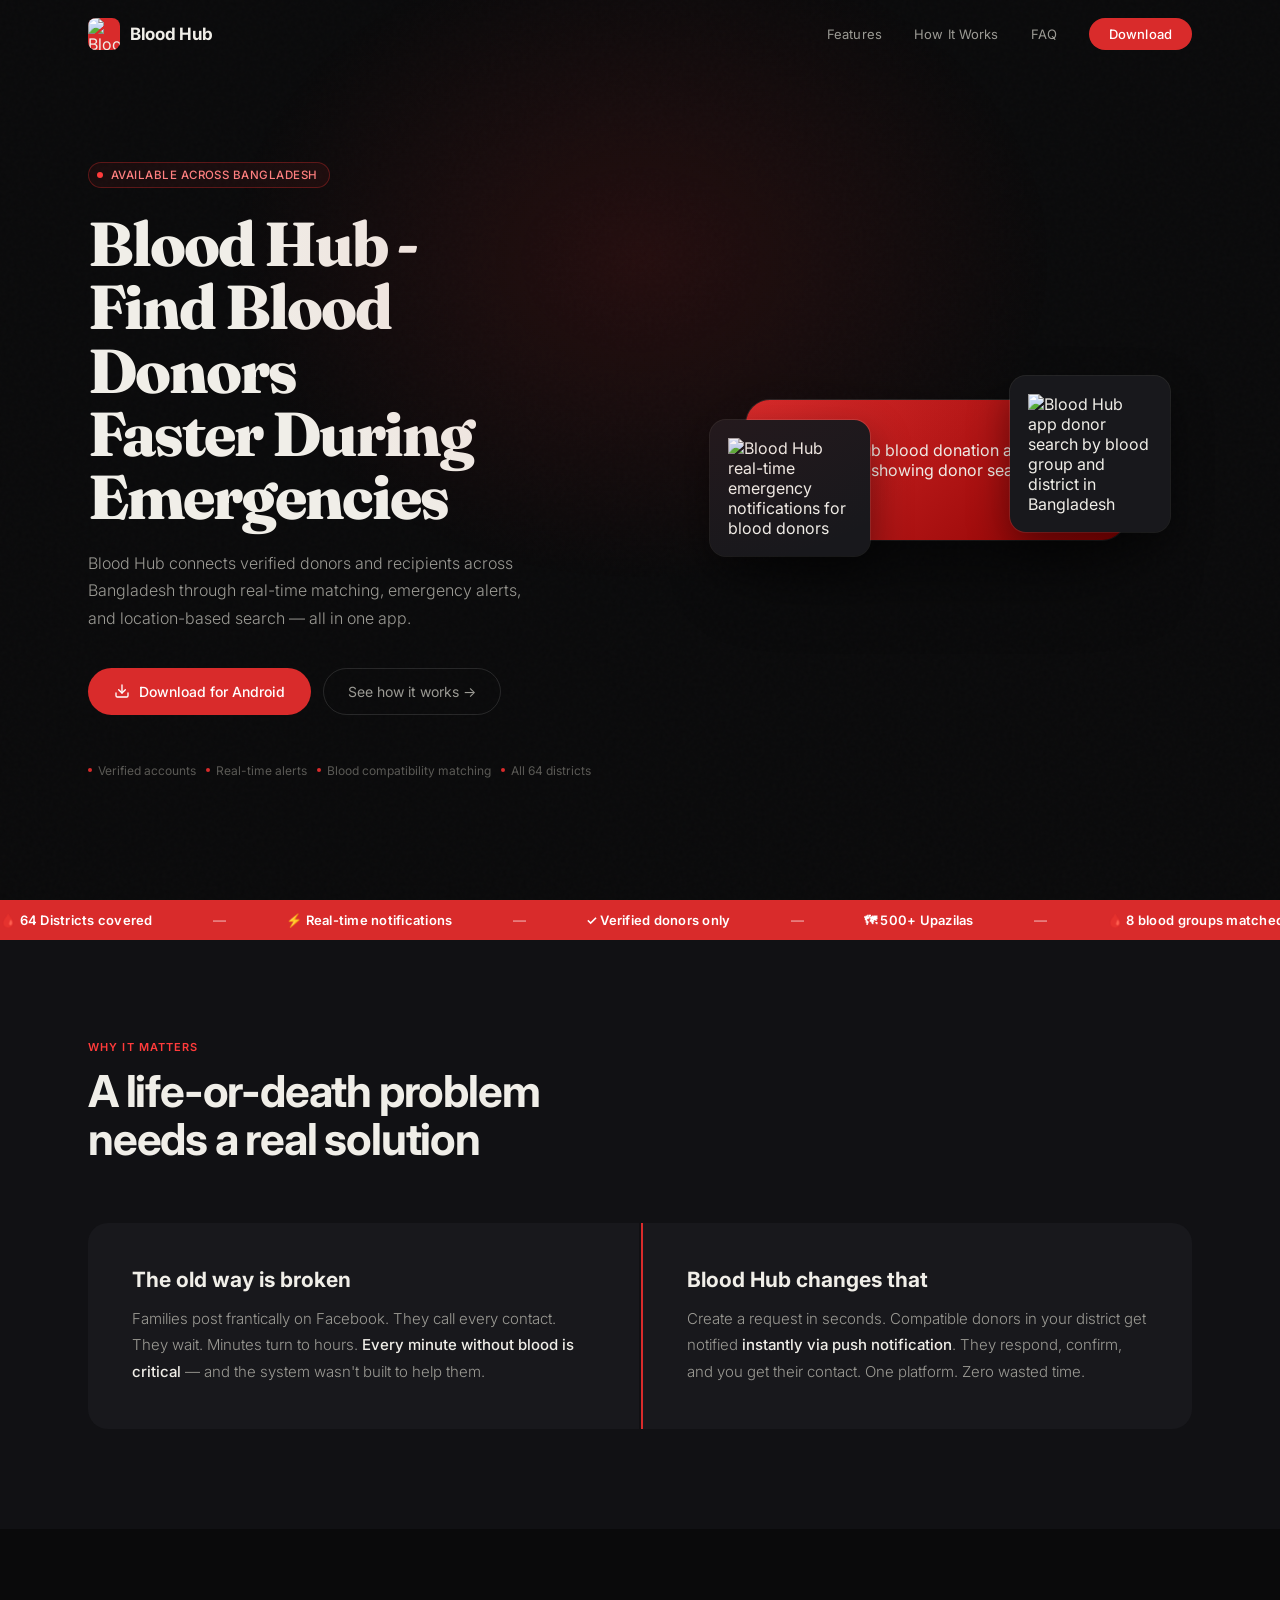
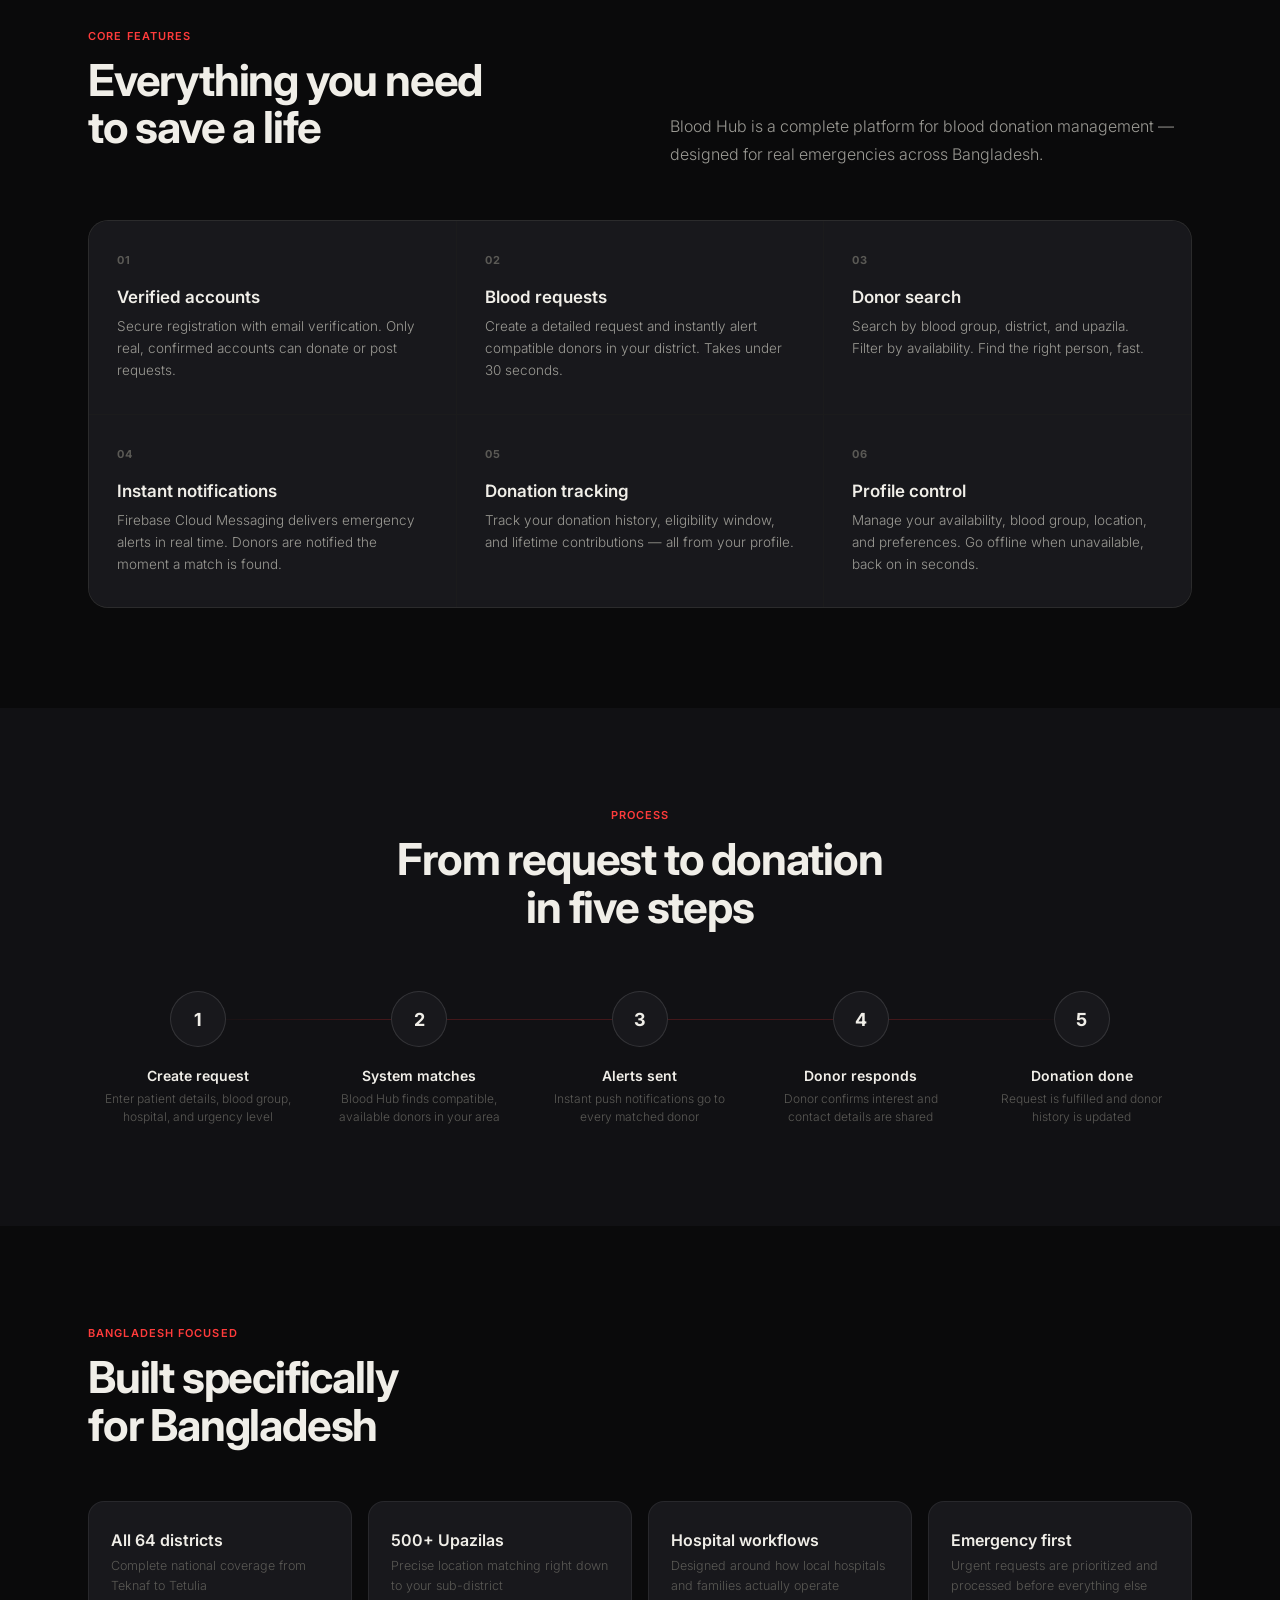
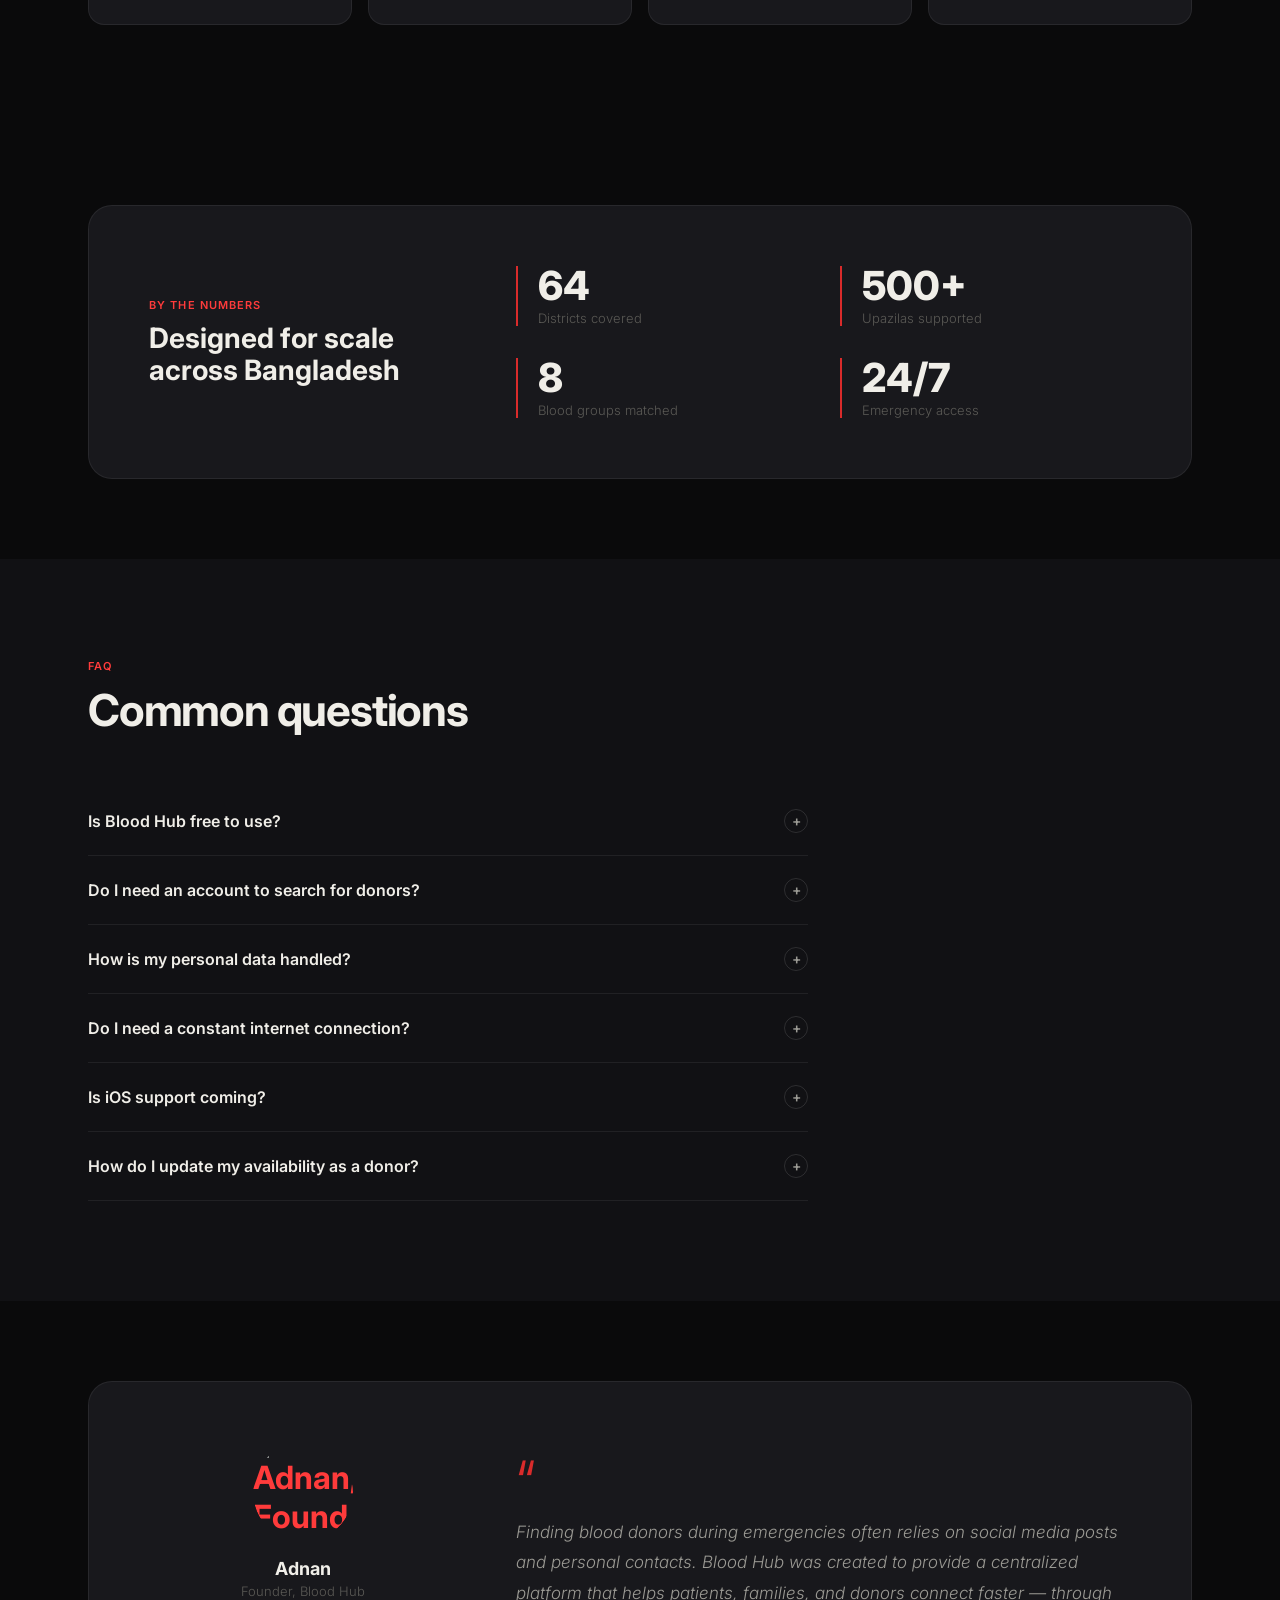
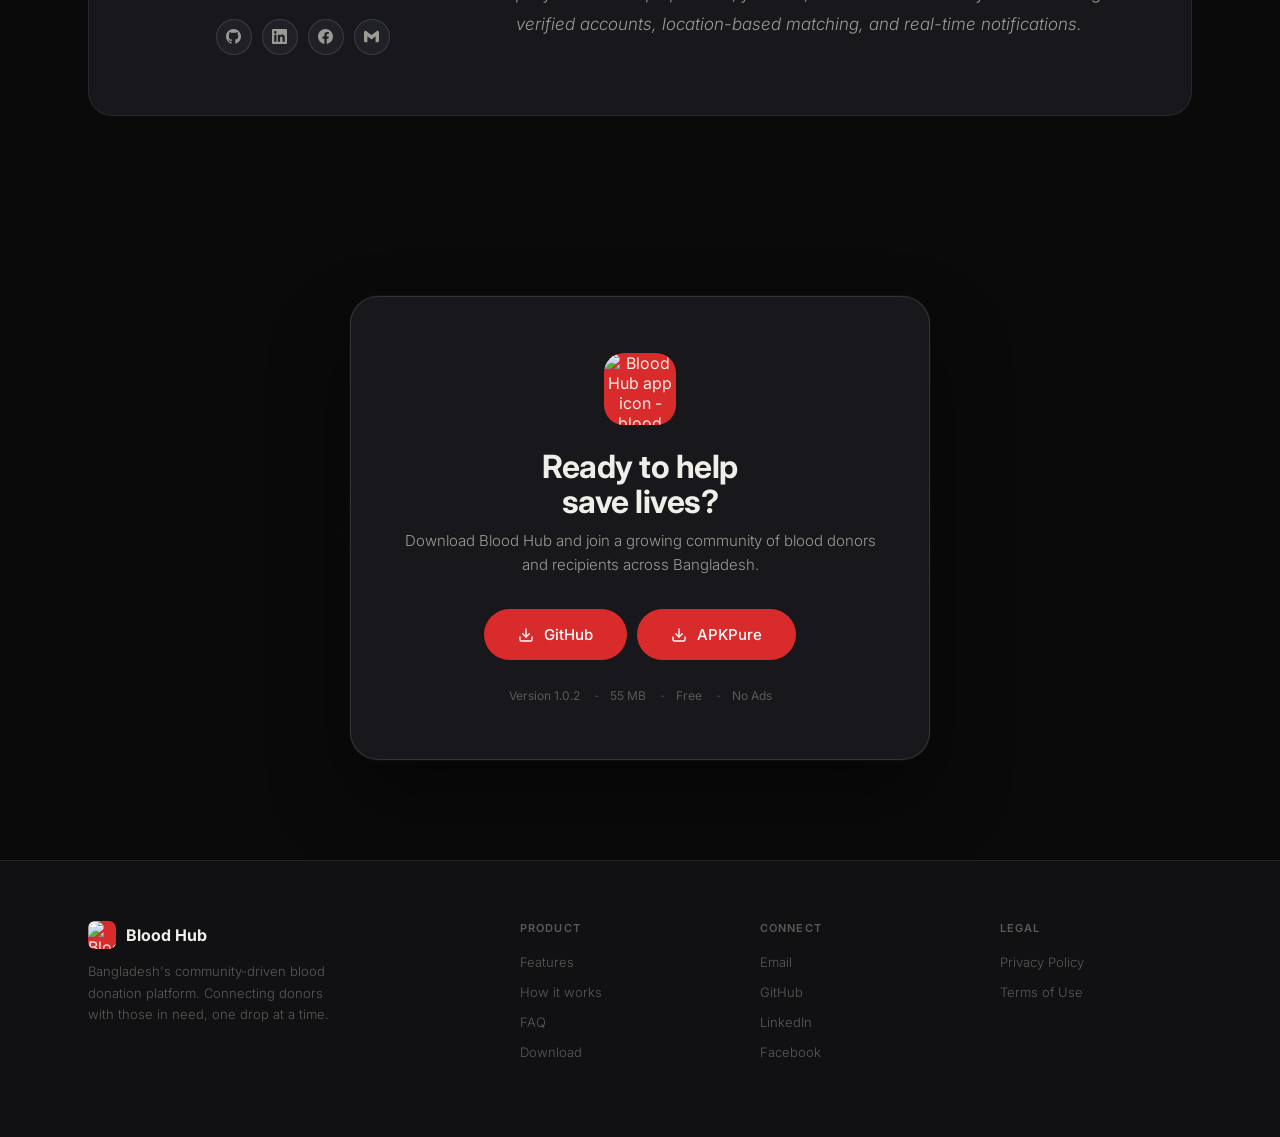
==== index.html @ 364414c5 "Updated website" ====
<!DOCTYPE html>
<html lang="en">

<head>
  <meta charset="UTF-8">
  <meta name="viewport" content="width=device-width, initial-scale=1.0">
  <title>Blood Hub | Blood Donation App in Bangladesh | Find Blood Donors Fast</title>
  <meta name="description"
    content="Blood Hub is a blood donation app in Bangladesh that helps patients find verified blood donors quickly. Search donors by blood group, district, and upazila with real-time emergency alerts.">
  <meta name="keywords"
    content="Blood Hub, blood donation app Bangladesh, blood donor Bangladesh, find blood donor, blood request app, emergency blood donor, donate blood Bangladesh">

  <meta property="og:title" content="Blood Hub - Blood Donation App in Bangladesh">
  <meta property="og:description" content="Find verified blood donors quickly across Bangladesh.">
  <meta property="og:image" content="https://i.ibb.co.com/1txKKfhk/logo.png">
  <meta property="og:type" content="website">
  <meta property="og:url" content="https://blood-hub-website.vercel.app/">
  <link rel="preconnect" href="https://i.ibb.co.com">
  <link rel="icon" href="https://i.ibb.co.com/1txKKfhk/logo.png" type="image/png">
  <link rel="preconnect" href="https://fonts.googleapis.com">
  <link rel="preconnect" href="https://fonts.gstatic.com" crossorigin>
  <link rel="canonical" href="https://blood-hub-website.vercel.app/">
  <link
    href="https://fonts.googleapis.com/css2?family=Inter:wght@300;400;500;600;700;800&family=Fraunces:ital,opsz,wght@0,9..144,600;0,9..144,700;0,9..144,800;1,9..144,700&display=swap"
    rel="stylesheet">
  <style>
    :root {
      --red: #D92B2B;
      --red-2: #FF3B3B;
      --red-dim: rgba(217, 43, 43, 0.1);
      --red-glow: rgba(217, 43, 43, 0.22);
      --black: #0A0A0B;
      --surface: #111114;
      --surface-2: #18181C;
      --surface-3: #202027;
      --border: rgba(255, 255, 255, 0.07);
      --border-2: rgba(255, 255, 255, 0.12);
      --text: #F0EEE8;
      --text-2: #9B9A94;
      --text-3: #5A5955;
      --white: #FFFFFF;
      --font-display: 'Inter', 'Segoe UI', Arial, sans-serif;
      --font-body: 'Inter', 'Segoe UI', Arial, sans-serif;
      --font-hero: 'Fraunces', Georgia, serif;
    }

    *,
    *::before,
    *::after {
      margin: 0;
      padding: 0;
      box-sizing: border-box;
    }

    html {
      scroll-behavior: smooth;
    }

    body {
      font-family: var(--font-body);
      background: var(--black);
      color: var(--text);
      overflow-x: hidden;
      -webkit-font-smoothing: antialiased;
    }

    body.menu-open {
      overflow: hidden;
    }

    /* ─── NOISE OVERLAY ─── */
    body::before {
      content: '';
      position: fixed;
      inset: 0;
      z-index: 0;
      background-image: url("data:image/svg+xml,%3Csvg viewBox='0 0 256 256' xmlns='http://www.w3.org/2000/svg'%3E%3Cfilter id='noise'%3E%3CfeTurbulence type='fractalNoise' baseFrequency='0.9' numOctaves='4' stitchTiles='stitch'/%3E%3C/filter%3E%3Crect width='100%25' height='100%25' filter='url(%23noise)' opacity='0.04'/%3E%3C/svg%3E");
      pointer-events: none;
      opacity: .55;
    }

    .container {
      max-width: 1160px;
      margin: 0 auto;
      padding: 0 28px;
      position: relative;
    }

    /* ─── NAVIGATION ─── */
    nav {
      position: fixed;
      top: 0;
      left: 0;
      right: 0;
      z-index: 120;
      padding: 18px 0;
      transition: background .3s, border-color .3s;
    }

    nav.scrolled {
      background: rgba(10, 10, 11, 0.88);
      backdrop-filter: blur(20px);
      border-bottom: 1px solid var(--border);
    }

    .nav-inner {
      display: flex;
      align-items: center;
      justify-content: space-between;
      position: relative;
    }

    .nav-logo {
      display: flex;
      align-items: center;
      gap: 10px;
      text-decoration: none;
      color: var(--text);
    }

    .nav-logo-mark {
      width: 32px;
      height: 32px;
      border-radius: 8px;
      background: var(--red);
      display: flex;
      align-items: center;
      justify-content: center;
      overflow: hidden;
    }

    .nav-logo-mark img {
      width: 100%;
      height: 100%;
      object-fit: cover;
    }

    .nav-logo span {
      font-family: var(--font-display);
      font-size: 17px;
      font-weight: 700;
      letter-spacing: -0.3px;
    }

    .nav-links {
      display: flex;
      gap: 32px;
      align-items: center;
    }

    .nav-link {
      text-decoration: none;
      color: var(--text-2);
      font-size: 13px;
      font-weight: 400;
      transition: color .2s;
      letter-spacing: .01em;
    }

    .nav-link:hover {
      color: var(--text);
    }

    .nav-cta {
      background: var(--red);
      color: white;
      padding: 8px 20px;
      border-radius: 100px;
      text-decoration: none;
      font-size: 13px;
      font-weight: 500;
      transition: all .2s;
      letter-spacing: .01em;
    }

    .nav-cta:hover {
      background: var(--red-2);
      box-shadow: 0 0 24px var(--red-glow);
    }

    .hamburger {
      display: none;
      flex-direction: column;
      gap: 5px;
      cursor: pointer;
      padding: 4px;
      background: transparent;
      border: 0;
    }

    .hamburger span {
      display: block;
      width: 22px;
      height: 1.5px;
      background: var(--text);
      transition: all .3s;
    }

    /* ─── HERO ─── */
    .hero {
      min-height: 100vh;
      display: flex;
      align-items: center;
      padding: 120px 0 80px;
      position: relative;
      overflow: hidden;
    }

    /* Radial glow behind hero */
    .hero::after {
      content: '';
      position: absolute;
      top: -10%;
      left: 50%;
      transform: translateX(-50%);
      width: 900px;
      height: 700px;
      background: radial-gradient(ellipse at center, rgba(217, 43, 43, 0.13) 0%, transparent 65%);
      pointer-events: none;
    }

    .hero-inner {
      display: grid;
      grid-template-columns: 1fr 1fr;
      gap: 80px;
      align-items: center;
    }

    .hero-eyebrow {
      display: inline-flex;
      align-items: center;
      gap: 8px;
      border: 1px solid rgba(217, 43, 43, 0.35);
      background: rgba(217, 43, 43, 0.07);
      padding: 5px 12px 5px 8px;
      border-radius: 100px;
      font-size: 11.5px;
      font-weight: 500;
      color: #FF8080;
      margin-bottom: 24px;
      letter-spacing: .04em;
      text-transform: uppercase;
    }

    .eyebrow-dot {
      width: 6px;
      height: 6px;
      border-radius: 50%;
      background: var(--red-2);
      animation: blink 2s ease-in-out infinite;
    }

    @keyframes blink {

      0%,
      100% {
        opacity: 1;
        transform: scale(1)
      }

      50% {
        opacity: .4;
        transform: scale(.8)
      }
    }

    h1 {
      font-family: var(--font-hero);
      font-size: 62px;
      font-weight: 800;
      line-height: 1.02;
      letter-spacing: -2px;
      margin-bottom: 22px;
    }

    h1 em {
      font-style: normal;
      color: var(--red-2);
    }

    .hero-desc {
      font-size: 16px;
      color: var(--text-2);
      line-height: 1.7;
      max-width: 460px;
      margin-bottom: 36px;
      font-weight: 300;
    }

    .hero-actions {
      display: flex;
      gap: 12px;
      flex-wrap: wrap;
      margin-bottom: 48px;
    }

    .btn-dl {
      display: inline-flex;
      align-items: center;
      gap: 9px;
      background: var(--red);
      color: white;
      padding: 14px 26px;
      border-radius: 100px;
      text-decoration: none;
      font-size: 14px;
      font-weight: 500;
      transition: all .25s;
      border: none;
      cursor: pointer;
    }

    .btn-dl:hover {
      background: var(--red-2);
      transform: translateY(-1px);
      box-shadow: 0 12px 32px var(--red-glow);
    }

    .btn-dl svg {
      flex-shrink: 0;
    }

    .btn-ghost {
      display: inline-flex;
      align-items: center;
      gap: 8px;
      background: transparent;
      color: var(--text-2);
      padding: 14px 24px;
      border-radius: 100px;
      text-decoration: none;
      font-size: 14px;
      font-weight: 400;
      border: 1px solid var(--border-2);
      transition: all .2s;
    }

    .btn-ghost:hover {
      color: var(--text);
      border-color: rgba(255, 255, 255, 0.25);
    }

    .trust-chips {
      display: flex;
      flex-wrap: wrap;
      gap: 10px;
    }

    .chip {
      display: flex;
      align-items: center;
      gap: 6px;
      font-size: 12px;
      color: var(--text-3);
      font-weight: 400;
    }

    .chip::before {
      content: '';
      width: 4px;
      height: 4px;
      border-radius: 50%;
      background: var(--red);
      flex-shrink: 0;
    }

    /* ─── HERO VISUAL ─── */
    .hero-visual {
      position: relative;
    }

    @keyframes float {

      0%,
      100% {
        transform: translateY(0)
      }

      50% {
        transform: translateY(-10px)
      }
    }

    .screenshot-stack {
      position: relative;
      width: 100%;
      max-width: 380px;
      margin: 0 auto;
    }

    .screenshot-main {
      width: 100%;
      border-radius: 24px;
      box-shadow: 0 30px 70px rgba(0, 0, 0, 0.5), 0 0 0 1px var(--border-2);
      background: linear-gradient(135deg, var(--red) 0%, #8B0000 100%);
      padding: 40px;
      display: block;
      animation: float 5s ease-in-out infinite;
    }

    .screenshot-float {
      position: absolute;
      width: 160px;
      border-radius: 16px;
      box-shadow: 0 16px 40px rgba(0, 0, 0, 0.45), 0 0 0 1px var(--border-2);
      background: var(--surface-2);
      padding: 18px;
      display: block;
    }

    .screenshot-float-1 {
      top: -24px;
      right: -44px;
      animation: float 5s ease-in-out infinite .8s;
    }

    .screenshot-float-2 {
      bottom: -16px;
      left: -36px;
      animation: float 5s ease-in-out infinite 1.6s;
    }

    /* Floating badge cards */
    .float-card {
      position: absolute;
      background: var(--surface-2);
      border: 1px solid var(--border-2);
      border-radius: 14px;
      padding: 12px 16px;
      font-size: 12px;
      box-shadow: 0 20px 40px rgba(0, 0, 0, 0.4);
      z-index: 3;
    }

    .float-card-1 {
      right: -40px;
      top: 30px;
      animation: float 5s ease-in-out infinite .8s;
    }

    .float-card-2 {
      left: -50px;
      bottom: 60px;
      animation: float 5s ease-in-out infinite 1.6s;
    }

    .float-card-label {
      font-size: 10px;
      color: var(--text-3);
      margin-bottom: 4px;
      font-weight: 400;
    }

    .float-card-value {
      font-family: var(--font-display);
      font-size: 22px;
      font-weight: 700;
      color: var(--text);
      line-height: 1;
    }

    .float-card-sub {
      font-size: 10px;
      color: var(--text-3);
      margin-top: 2px;
    }

    /* ─── SECTION SHARED ─── */
    .section {
      padding: 100px 0;
    }

    .section-alt {
      background: var(--surface);
    }

    .eyebrow-label {
      font-size: 11px;
      font-weight: 600;
      text-transform: uppercase;
      letter-spacing: .1em;
      color: var(--red-2);
      margin-bottom: 14px;
      display: block;
    }

    h2 {
      font-family: var(--font-display);
      font-size: 44px;
      font-weight: 700;
      line-height: 1.08;
      letter-spacing: -1.2px;
      margin-bottom: 16px;
    }

    .section-desc {
      font-size: 16px;
      color: var(--text-2);
      line-height: 1.7;
      max-width: 540px;
      font-weight: 300;
    }

    /* ─── URGENCY STRIP ─── */
    .urgency-strip {
      background: var(--red);
      padding: 12px 0;
      overflow: hidden;
      position: relative;
    }

    .strip-track {
      display: flex;
      gap: 60px;
      animation: marquee 18s linear infinite;
      white-space: nowrap;
    }

    @keyframes marquee {
      from {
        transform: translateX(0)
      }

      to {
        transform: translateX(-50%)
      }
    }

    .strip-item {
      display: flex;
      align-items: center;
      gap: 10px;
      font-family: var(--font-display);
      font-size: 13px;
      font-weight: 600;
      color: white;
      letter-spacing: .02em;
      flex-shrink: 0;
    }

    .strip-sep {
      opacity: .5;
    }

    /* ─── PROBLEM/SOLUTION ─── */
    .problem-grid {
      display: grid;
      grid-template-columns: 1fr 1fr;
      gap: 2px;
      margin-top: 60px;
    }

    .problem-card {
      background: var(--surface-2);
      padding: 44px;
    }

    .problem-card:first-child {
      border-radius: 20px 0 0 20px;
    }

    .problem-card:last-child {
      border-radius: 0 20px 20px 0;
      border-left: 2px solid var(--red);
    }

    .card-icon {
      font-size: 28px;
      margin-bottom: 20px;
    }

    .card-title {
      font-family: var(--font-display);
      font-size: 21px;
      font-weight: 700;
      margin-bottom: 14px;
    }

    .card-body {
      font-size: 15px;
      color: var(--text-2);
      line-height: 1.75;
      font-weight: 300;
    }

    .card-body strong {
      color: var(--text);
      font-weight: 500;
    }

    /* ─── FEATURES ─── */
    .features-header {
      display: grid;
      grid-template-columns: 1fr 1fr;
      gap: 60px;
      align-items: end;
      margin-bottom: 52px;
    }

    .features-grid {
      display: grid;
      grid-template-columns: repeat(3, 1fr);
      gap: 1px;
      background: var(--border);
      border: 1px solid var(--border);
      border-radius: 20px;
      overflow: hidden;
    }

    .feature-cell {
      background: var(--surface-2);
      padding: 32px 28px;
      transition: background .2s;
    }

    .feature-cell:hover {
      background: var(--surface-3);
    }

    .feature-num {
      font-family: var(--font-display);
      font-size: 11px;
      font-weight: 700;
      color: var(--text-3);
      letter-spacing: .08em;
      margin-bottom: 20px;
    }

    .feature-icon-wrap {
      width: 44px;
      height: 44px;
      border-radius: 12px;
      background: var(--red-dim);
      border: 1px solid rgba(217, 43, 43, 0.2);
      display: flex;
      align-items: center;
      justify-content: center;
      font-size: 20px;
      margin-bottom: 16px;
    }

    .feature-title {
      font-family: var(--font-display);
      font-size: 17px;
      font-weight: 600;
      margin-bottom: 8px;
    }

    .feature-desc {
      font-size: 13.5px;
      color: var(--text-2);
      line-height: 1.65;
      font-weight: 300;
    }

    /* ─── HOW IT WORKS ─── */
    .steps-wrap {
      display: grid;
      grid-template-columns: repeat(5, 1fr);
      gap: 0;
      margin-top: 60px;
      position: relative;
    }

    .steps-wrap::after {
      content: '';
      position: absolute;
      top: 28px;
      left: 10%;
      right: 10%;
      height: 1px;
      background: linear-gradient(90deg, transparent, var(--red) 20%, var(--red) 80%, transparent);
      opacity: .25;
    }

    .step-item {
      text-align: center;
      padding: 0 12px;
      position: relative;
      z-index: 1;
    }

    .step-num {
      width: 56px;
      height: 56px;
      border-radius: 50%;
      border: 1px solid var(--border-2);
      background: var(--surface-2);
      display: flex;
      align-items: center;
      justify-content: center;
      font-family: var(--font-display);
      font-size: 18px;
      font-weight: 700;
      color: var(--text);
      margin: 0 auto 20px;
      transition: all .25s;
    }

    .step-item:hover .step-num {
      border-color: var(--red);
      color: var(--red-2);
      box-shadow: 0 0 20px var(--red-glow);
    }

    .step-title {
      font-family: var(--font-display);
      font-size: 14px;
      font-weight: 600;
      margin-bottom: 6px;
    }

    .step-desc {
      font-size: 12px;
      color: var(--text-3);
      line-height: 1.5;
      font-weight: 300;
    }

    /* ─── BUILT FOR BD ─── */
    .bd-grid {
      display: grid;
      grid-template-columns: repeat(4, 1fr);
      gap: 16px;
      margin-top: 52px;
    }

    .bd-card {
      background: var(--surface-2);
      border: 1px solid var(--border);
      border-radius: 16px;
      padding: 28px 22px;
      transition: all .25s;
    }

    .bd-card:hover {
      border-color: var(--border-2);
      transform: translateY(-2px);
    }

    .bd-card-icon {
      font-size: 28px;
      margin-bottom: 14px;
    }

    .bd-card-title {
      font-family: var(--font-display);
      font-size: 16px;
      font-weight: 600;
      margin-bottom: 6px;
    }

    .bd-card-desc {
      font-size: 12.5px;
      color: var(--text-3);
      line-height: 1.6;
      font-weight: 300;
    }

    /* ─── STATS ─── */
    .stats-section {
      padding: 80px 0;
    }

    .stats-inner {
      background: var(--surface-2);
      border: 1px solid var(--border);
      border-radius: 24px;
      padding: 60px;
      display: grid;
      grid-template-columns: 1fr 2fr;
      gap: 60px;
      align-items: center;
    }

    .stats-label-col .eyebrow-label {
      margin-bottom: 10px;
    }

    .stats-label-col h3 {
      font-family: var(--font-display);
      font-size: 28px;
      font-weight: 700;
      line-height: 1.15;
    }

    .stats-grid {
      display: grid;
      grid-template-columns: repeat(2, 1fr);
      gap: 32px;
    }

    .stat-item {
      border-left: 2px solid var(--red);
      padding-left: 20px;
    }

    .stat-num {
      font-family: var(--font-display);
      font-size: 40px;
      font-weight: 800;
      color: var(--text);
      line-height: 1;
    }

    .stat-lbl {
      font-size: 13px;
      color: var(--text-3);
      margin-top: 4px;
      font-weight: 300;
    }

    /* ─── FAQ ─── */
    .faq-list {
      margin-top: 52px;
      max-width: 720px;
    }

    .faq-item {
      border-bottom: 1px solid var(--border);
      overflow: hidden;
    }

    .faq-q {
      width: 100%;
      text-align: left;
      background: none;
      border: none;
      padding: 22px 0;
      display: flex;
      justify-content: space-between;
      align-items: center;
      cursor: pointer;
      color: var(--text);
      font-family: var(--font-display);
      font-size: 16px;
      font-weight: 600;
      transition: color .2s;
      gap: 16px;
    }

    .faq-q:hover {
      color: var(--red-2);
    }

    .faq-icon {
      width: 24px;
      height: 24px;
      border-radius: 50%;
      border: 1px solid var(--border-2);
      display: flex;
      align-items: center;
      justify-content: center;
      flex-shrink: 0;
      transition: all .3s;
      font-size: 14px;
      color: var(--text-2);
    }

    .faq-item.open .faq-icon {
      background: var(--red);
      border-color: var(--red);
      color: white;
      transform: rotate(45deg);
    }

    .faq-a {
      max-height: 0;
      overflow: hidden;
      transition: max-height .35s ease;
    }

    .faq-item.open .faq-a {
      max-height: 300px;
    }

    .faq-a p {
      font-size: 14px;
      color: var(--text-2);
      line-height: 1.75;
      padding-bottom: 22px;
      font-weight: 300;
    }

    /* ─── FOUNDER ─── */
    .founder-section {
      padding: 80px 0;
    }

    .founder-inner {
      display: grid;
      grid-template-columns: 1fr 2fr;
      gap: 60px;
      align-items: center;
      background: var(--surface-2);
      border: 1px solid var(--border);
      border-radius: 24px;
      padding: 60px;
    }

    .founder-left {
      text-align: center;
    }

    .founder-avatar {
      width: 100px;
      height: 100px;
      border-radius: 50%;
      background: var(--red-dim);
      border: 2px solid rgba(217, 43, 43, 0.3);
      display: flex;
      align-items: center;
      justify-content: center;
      margin: 0 auto 16px;
      font-family: var(--font-display);
      font-size: 32px;
      font-weight: 700;
      color: var(--red-2);
    }

    .founder-name {
      font-family: var(--font-display);
      font-size: 18px;
      font-weight: 700;
      margin-bottom: 4px;
    }

    .founder-role {
      font-size: 13px;
      color: var(--text-3);
      margin-bottom: 20px;
      font-weight: 300;
    }

    .founder-socials {
      display: flex;
      gap: 10px;
      justify-content: center;
    }

    .social-btn {
      width: 36px;
      height: 36px;
      border-radius: 50%;
      background: var(--surface-3);
      border: 1px solid var(--border-2);
      display: flex;
      align-items: center;
      justify-content: center;
      color: var(--text-2);
      text-decoration: none;
      transition: all .2s;
      font-size: 14px;
    }

    .social-btn:hover {
      border-color: var(--red);
      color: var(--red-2);
    }

    .founder-quote {
      font-size: 17px;
      line-height: 1.8;
      color: var(--text-2);
      font-weight: 300;
      font-style: italic;
    }

    .founder-quote::before {
      content: '\201C';
      font-family: var(--font-display);
      font-size: 64px;
      color: var(--red);
      line-height: .8;
      display: block;
      margin-bottom: 8px;
      font-style: normal;
    }

    /* ─── DOWNLOAD ─── */
    .download-section {
      padding: 100px 0;
      position: relative;
      overflow: hidden;
    }

    .download-section::before {
      content: '';
      position: absolute;
      top: 50%;
      left: 50%;
      transform: translate(-50%, -50%);
      width: 700px;
      height: 500px;
      background: radial-gradient(ellipse at center, rgba(217, 43, 43, 0.15) 0%, transparent 65%);
      pointer-events: none;
    }

    .download-card {
      max-width: 580px;
      margin: 0 auto;
      background: var(--surface-2);
      border: 1px solid var(--border-2);
      border-radius: 28px;
      padding: 56px 48px;
      text-align: center;
      position: relative;
      box-shadow: 0 0 0 1px rgba(255, 255, 255, 0.03), 0 40px 80px rgba(0, 0, 0, 0.4);
    }

    .dl-logo {
      width: 72px;
      height: 72px;
      border-radius: 20px;
      background: var(--red);
      margin: 0 auto 24px;
      overflow: hidden;
      display: flex;
      align-items: center;
      justify-content: center;
    }

    .dl-logo img {
      width: 100%;
      height: 100%;
      object-fit: contain;
    }

    .dl-title {
      font-family: var(--font-display);
      font-size: 32px;
      font-weight: 700;
      line-height: 1.1;
      margin-bottom: 10px;
      letter-spacing: -0.5px;
    }

    .dl-desc {
      font-size: 15px;
      color: var(--text-2);
      margin-bottom: 32px;
      font-weight: 300;
      line-height: 1.6;
    }

    .dl-btn {
      display: inline-flex;
      align-items: center;
      gap: 10px;
      background: var(--red);
      color: white;
      padding: 16px 34px;
      border-radius: 100px;
      text-decoration: none;
      font-size: 15px;
      font-weight: 500;
      transition: all .25s;
      margin-bottom: 12px;
    }

    .dl-btn:hover {
      background: var(--red-2);
      transform: translateY(-2px);
      box-shadow: 0 16px 40px var(--red-glow);
    }

    .dl-ios {
      display: inline-flex;
      align-items: center;
      gap: 8px;
      background: transparent;
      color: var(--text-2);
      padding: 12px 28px;
      border-radius: 100px;
      text-decoration: none;
      font-size: 14px;
      font-weight: 400;
      border: 1px solid var(--border-2);
      transition: all .2s;
      margin-bottom: 28px;
      margin-left: 8px;
    }

    .dl-ios:hover {
      color: var(--text);
      border-color: var(--border-2);
    }

    .dl-actions {
      display: flex;
      justify-content: center;
      gap: 10px;
      flex-wrap: wrap;
    }

    .dl-meta {
      font-size: 12px;
      color: var(--text-3);
      margin-top: 16px;
    }

    .dl-meta span {
      margin: 0 6px;
    }

    .dl-meta span::before {
      content: '·';
      margin-right: 12px;
    }

    .dl-meta span:first-child::before {
      content: '';
      margin: 0;
    }

    /* ─── FOOTER ─── */
    footer {
      background: var(--surface);
      border-top: 1px solid var(--border);
      padding: 60px 0 28px;
    }

    .footer-grid {
      display: grid;
      grid-template-columns: 2fr 1fr 1fr 1fr;
      gap: 48px;
      margin-bottom: 48px;
    }

    .footer-brand {
      display: flex;
      align-items: center;
      gap: 10px;
      margin-bottom: 12px;
    }

    .footer-brand-mark {
      width: 28px;
      height: 28px;
      border-radius: 7px;
      background: var(--red);
      overflow: hidden;
      display: flex;
      align-items: center;
      justify-content: center;
    }

    .footer-brand-mark img {
      width: 100%;
      height: 100%;
      object-fit: cover;
    }

    .footer-brand-name {
      font-family: var(--font-display);
      font-size: 16px;
      font-weight: 700;
    }

    .footer-tagline {
      font-size: 13px;
      color: var(--text-3);
      line-height: 1.65;
      max-width: 250px;
      font-weight: 300;
    }

    .footer-col-title {
      font-size: 11px;
      font-weight: 600;
      text-transform: uppercase;
      letter-spacing: .1em;
      color: var(--text-3);
      margin-bottom: 16px;
    }

    .footer-links {
      list-style: none;
      display: flex;
      flex-direction: column;
      gap: 10px;
    }

    .footer-links li a {
      text-decoration: none;
      font-size: 13px;
      color: var(--text-3);
      transition: color .2s;
      font-weight: 300;
    }

    .footer-links li a:hover {
      color: var(--text);
    }

    .footer-bottom {
      padding-top: 24px;
      border-top: 1px solid var(--border);
      display: flex;
      justify-content: space-between;
      align-items: center;
      flex-wrap: wrap;
      gap: 12px;
    }

    .footer-copy {
      font-size: 12px;
      color: var(--text-3);
      font-weight: 300;
    }

    .footer-legal {
      display: flex;
      gap: 20px;
    }

    .footer-legal a {
      font-size: 12px;
      color: var(--text-3);
      text-decoration: none;
      transition: color .2s;
    }

    .footer-legal a:hover {
      color: var(--text-2);
    }

    /* ─── MOBILE ─── */
    @media (max-width: 900px) {
      h1 {
        font-size: 40px;
        letter-spacing: -1.2px;
      }

      h2 {
        font-size: 32px;
      }

      .hero-inner {
        grid-template-columns: 1fr;
        gap: 56px;
      }

      .hero-visual {
        order: -1;
      }

      .phone-mockup {
        width: 220px;
      }

      .float-card-1 {
        right: 0;
      }

      .float-card-2 {
        left: 0;
      }

      .features-header {
        grid-template-columns: 1fr;
        gap: 20px;
      }

      .features-grid {
        grid-template-columns: 1fr 1fr;
      }

      .steps-wrap {
        grid-template-columns: 1fr 1fr;
        gap: 28px;
      }

      .steps-wrap::after {
        display: none;
      }

      .bd-grid {
        grid-template-columns: 1fr 1fr;
      }

      .stats-inner {
        grid-template-columns: 1fr;
        gap: 32px;
        padding: 36px;
      }

      .founder-inner {
        grid-template-columns: 1fr;
        gap: 32px;
        padding: 36px;
      }

      .footer-grid {
        grid-template-columns: 1fr 1fr;
        gap: 32px;
      }

      .problem-grid {
        grid-template-columns: 1fr;
      }

      .problem-card:first-child {
        border-radius: 20px 20px 0 0;
      }

      .problem-card:last-child {
        border-radius: 0 0 20px 20px;
        border-left: none;
        border-top: 2px solid var(--red);
      }

      .download-card {
        padding: 40px 28px;
      }

      .nav-links {
        display: none;
      }

      .hamburger {
        display: flex;
        margin-left: auto;
      }
    }

    @media (max-width: 540px) {
      .features-grid {
        grid-template-columns: 1fr;
      }

      .bd-grid {
        grid-template-columns: 1fr;
      }

      .stats-grid {
        grid-template-columns: 1fr 1fr;
        gap: 20px;
      }

      .steps-wrap {
        grid-template-columns: 1fr;
      }

      h2 {
        font-size: 28px;
      }

      .footer-grid {
        grid-template-columns: 1fr;
      }

      .dl-actions {
        flex-direction: column;
        align-items: center;
      }
    }

    /* ─── MOBILE NAV OVERLAY ─── */
    .mobile-nav {
      position: fixed;
      top: 76px;
      left: 16px;
      right: 16px;
      z-index: 130;
      background: rgba(24, 24, 27, 0.98);
      border: 1px solid var(--border-2);
      border-radius: 18px;
      padding: 20px 16px 18px;
      display: flex;
      flex-direction: column;
      align-items: center;
      justify-content: center;
      gap: 8px;
      opacity: 0;
      visibility: hidden;
      pointer-events: none;
      transform: translateY(-8px);
      transition: opacity .25s ease, transform .25s ease, visibility .25s ease;
      box-shadow: 0 18px 40px rgba(0, 0, 0, 0.35);
    }

    .mobile-nav.open {
      opacity: 1;
      visibility: visible;
      pointer-events: auto;
      transform: translateY(0);
    }

    .mobile-nav a {
      font-family: var(--font-body);
      font-size: 17px;
      font-weight: 600;
      color: var(--text);
      text-decoration: none;
      transition: color .2s;
      width: 100%;
      text-align: center;
      padding: 10px 0;
      border-radius: 10px;
    }

    .mobile-nav a:hover {
      color: var(--red-2);
      background: rgba(255, 255, 255, 0.04);
    }

    .mobile-nav-close {
      position: absolute;
      top: 10px;
      right: 10px;
      font-size: 22px;
      cursor: pointer;
      color: var(--text-2);
      background: none;
      border: none;
    }

    /* ─── FADE IN ─── */
    .fade-in {
      opacity: 0;
      transform: translateY(24px);
      transition: opacity .65s ease, transform .65s ease;
    }

    .fade-in.visible {
      opacity: 1;
      transform: none;
    }
  </style>
  <script type="application/ld+json">
    {
      "@context":"https://schema.org",
      "@type":"MobileApplication",
      "name":"Blood Hub",
      "applicationCategory":"HealthApplication",
      "operatingSystem":"Android",
      "description":"Blood donation app for Bangladesh",
      "url":"https://blood-hub-website.vercel.app/"
    }
  </script>
</head>

<body>

  <!-- Mobile nav overlay -->
  <div class="mobile-nav" id="mobileNav">
    <a href="#features" onclick="closeMobileNav()">Features</a><br>
    <a href="#how" onclick="closeMobileNav()">How It Works</a><br>
    <a href="#faq" onclick="closeMobileNav()">FAQ</a><br>
    <a href="#download" onclick="closeMobileNav()" style="color:var(--red-2)">Download</a><br>
  </div>

  <!-- Navigation -->
  <nav id="nav">
    <div class="container">
      <div class="nav-inner">
        <a href="#" class="nav-logo">
          <div class="nav-logo-mark"><img src="https://i.ibb.co.com/1txKKfhk/logo.png"
              alt="Blood Hub logo - blood donation app for Bangladesh"></div>
          <span>Blood Hub</span>
        </a>
        <div class="nav-links">
          <a href="#features" class="nav-link">Features</a>
          <a href="#how" class="nav-link">How It Works</a>
          <a href="#faq" class="nav-link">FAQ</a>
          <a href="#download" class="nav-cta">Download</a>
        </div>
        <button class="hamburger" type="button" onclick="toggleMobileNav()" aria-label="Toggle navigation menu"
          aria-expanded="false" aria-controls="mobileNav">
          <span></span><span></span><span></span>
        </button>
      </div>
    </div>
  </nav>

  <!-- Hero -->
  <section class="hero">
    <div class="container">
      <div class="hero-inner">
        <div>
          <div class="hero-eyebrow">
            <div class="eyebrow-dot"></div>Available across Bangladesh
          </div>
          <h1>Blood Hub - <br> Find Blood Donors <br> Faster During Emergencies</h1>
          <p class="hero-desc">Blood Hub connects verified donors and recipients across Bangladesh through real-time
            matching, emergency alerts, and location-based search — all in one app.</p>
          <div class="hero-actions">
            <a href="#download" class="btn-dl">
              <svg width="16" height="16" viewBox="0 0 24 24" fill="none" stroke="currentColor" stroke-width="2"
                stroke-linecap="round" stroke-linejoin="round">
                <path d="M21 15v4a2 2 0 0 1-2 2H5a2 2 0 0 1-2-2v-4" />
                <polyline points="7 10 12 15 17 10" />
                <line x1="12" y1="15" x2="12" y2="3" />
              </svg>
              Download for Android
            </a>
            <a href="#how" class="btn-ghost">See how it works →</a>
          </div>
          <div class="trust-chips">
            <div class="chip">Verified accounts</div>
            <div class="chip">Real-time alerts</div>
            <div class="chip">Blood compatibility matching</div>
            <div class="chip">All 64 districts</div>
          </div>
        </div>

        <!-- Hero Visual -->
        <div class="hero-visual">
          <div class="screenshot-stack">
            <img src="https://i.ibb.co.com/1txKKfhk/logo.png" loading="lazy"
              alt="Blood Hub blood donation app dashboard showing donor search feature" class="screenshot-main">
            <img src="https://i.ibb.co.com/1txKKfhk/logo.png" loading="lazy"
              alt="Blood Hub app donor search by blood group and district in Bangladesh"
              class="screenshot-float screenshot-float-1">
            <img src="https://i.ibb.co.com/1txKKfhk/logo.png" loading="lazy"
              alt="Blood Hub real-time emergency notifications for blood donors"
              class="screenshot-float screenshot-float-2">
          </div>
        </div>
      </div>
    </div>
  </section>

  <!-- Urgency strip -->
  <div class="urgency-strip">
    <div class="strip-track">
      <div class="strip-item">🩸 64 Districts covered</div>
      <div class="strip-item strip-sep">—</div>
      <div class="strip-item">⚡ Real-time notifications</div>
      <div class="strip-item strip-sep">—</div>
      <div class="strip-item">✓ Verified donors only</div>
      <div class="strip-item strip-sep">—</div>
      <div class="strip-item">🗺 500+ Upazilas</div>
      <div class="strip-item strip-sep">—</div>
      <div class="strip-item">🩸 8 blood groups matched</div>
      <div class="strip-item strip-sep">—</div>
      <div class="strip-item">📱 Free · No ads · Android 5.0+</div>
      <div class="strip-item strip-sep">—</div>
      <!-- duplicate for seamless loop -->
      <div class="strip-item">🩸 64 Districts covered</div>
      <div class="strip-item strip-sep">—</div>
      <div class="strip-item">⚡ Real-time notifications</div>
      <div class="strip-item strip-sep">—</div>
      <div class="strip-item">✓ Verified donors only</div>
      <div class="strip-item strip-sep">—</div>
      <div class="strip-item">🗺 500+ Upazilas</div>
      <div class="strip-item strip-sep">—</div>
      <div class="strip-item">🩸 8 blood groups matched</div>
      <div class="strip-item strip-sep">—</div>
      <div class="strip-item">📱 Free · No ads · Android 5.0+</div>
      <div class="strip-item strip-sep">—</div>
    </div>
  </div>

  <!-- Problem / Solution -->
  <section class="section section-alt">
    <div class="container">
      <div class="fade-in">
        <span class="eyebrow-label">Why it matters</span>
        <h2>A life-or-death problem<br>needs a real solution</h2>
      </div>
      <div class="problem-grid fade-in">
        <div class="problem-card">
          <div class="card-title">The old way is broken</div>
          <p class="card-body">Families post frantically on Facebook. They call every contact. They wait. Minutes turn
            to hours. <strong>Every minute without blood is critical</strong> — and the system wasn't built to help
            them.</p>
        </div>
        <div class="problem-card">
          <div class="card-title">Blood Hub changes that</div>
          <p class="card-body">Create a request in seconds. Compatible donors in your district get notified
            <strong>instantly via push notification</strong>. They respond, confirm, and you get their contact. One
            platform. Zero wasted time.
          </p>
        </div>
      </div>
    </div>
  </section>

  <!-- Features -->
  <section class="section" id="features">
    <div class="container">
      <div class="features-header fade-in">
        <div>
          <span class="eyebrow-label">Core features</span>
          <h2>Everything you need<br>to save a life</h2>
        </div>
        <p class="section-desc">Blood Hub is a complete platform for blood donation management — designed for real
          emergencies across Bangladesh.</p>
      </div>
      <div class="features-grid fade-in">
        <div class="feature-cell">
          <div class="feature-num">01</div>
          <div class="feature-title">Verified accounts</div>
          <p class="feature-desc">Secure registration with email verification. Only real, confirmed accounts can donate
            or post requests.</p>
        </div>
        <div class="feature-cell">
          <div class="feature-num">02</div>
          <div class="feature-title">Blood requests</div>
          <p class="feature-desc">Create a detailed request and instantly alert compatible donors in your district.
            Takes under 30 seconds.</p>
        </div>
        <div class="feature-cell">
          <div class="feature-num">03</div>
          <div class="feature-title">Donor search</div>
          <p class="feature-desc">Search by blood group, district, and upazila. Filter by availability. Find the right
            person, fast.</p>
        </div>
        <div class="feature-cell">
          <div class="feature-num">04</div>
          <div class="feature-title">Instant notifications</div>
          <p class="feature-desc">Firebase Cloud Messaging delivers emergency alerts in real time. Donors are notified
            the moment a match is found.</p>
        </div>
        <div class="feature-cell">
          <div class="feature-num">05</div>
          <div class="feature-title">Donation tracking</div>
          <p class="feature-desc">Track your donation history, eligibility window, and lifetime contributions — all from
            your profile.</p>
        </div>
        <div class="feature-cell">
          <div class="feature-num">06</div>
          <div class="feature-title">Profile control</div>
          <p class="feature-desc">Manage your availability, blood group, location, and preferences. Go offline when
            unavailable, back on in seconds.</p>
        </div>
      </div>
    </div>
  </section>

  <!-- How It Works -->
  <section class="section section-alt" id="how">
    <div class="container">
      <div style="text-align:center" class="fade-in">
        <span class="eyebrow-label">Process</span>
        <h2>From request to donation<br>in five steps</h2>
      </div>
      <div class="steps-wrap fade-in">
        <div class="step-item">
          <div class="step-num">1</div>
          <div class="step-title">Create request</div>
          <p class="step-desc">Enter patient details, blood group, hospital, and urgency level</p>
        </div>
        <div class="step-item">
          <div class="step-num">2</div>
          <div class="step-title">System matches</div>
          <p class="step-desc">Blood Hub finds compatible, available donors in your area</p>
        </div>
        <div class="step-item">
          <div class="step-num">3</div>
          <div class="step-title">Alerts sent</div>
          <p class="step-desc">Instant push notifications go to every matched donor</p>
        </div>
        <div class="step-item">
          <div class="step-num">4</div>
          <div class="step-title">Donor responds</div>
          <p class="step-desc">Donor confirms interest and contact details are shared</p>
        </div>
        <div class="step-item">
          <div class="step-num">5</div>
          <div class="step-title">Donation done</div>
          <p class="step-desc">Request is fulfilled and donor history is updated</p>
        </div>
      </div>
    </div>
  </section>

  <!-- Built for Bangladesh -->
  <section class="section">
    <div class="container">
      <div class="fade-in">
        <span class="eyebrow-label">Bangladesh focused</span>
        <h2>Built specifically<br>for Bangladesh</h2>
      </div>
      <div class="bd-grid fade-in">
        <div class="bd-card">
          <div class="bd-card-title">All 64 districts</div>
          <p class="bd-card-desc">Complete national coverage from Teknaf to Tetulia</p>
        </div>
        <div class="bd-card">
          <div class="bd-card-title">500+ Upazilas</div>
          <p class="bd-card-desc">Precise location matching right down to your sub-district</p>
        </div>
        <div class="bd-card">
          <div class="bd-card-title">Hospital workflows</div>
          <p class="bd-card-desc">Designed around how local hospitals and families actually operate</p>
        </div>
        <div class="bd-card">
          <div class="bd-card-title">Emergency first</div>
          <p class="bd-card-desc">Urgent requests are prioritized and processed before everything else</p>
        </div>
      </div>
    </div>
  </section>

  <!-- Stats -->
  <section class="stats-section">
    <div class="container">
      <div class="stats-inner fade-in">
        <div class="stats-label-col">
          <span class="eyebrow-label">By the numbers</span>
          <h3>Designed for scale across Bangladesh</h3>
        </div>
        <div class="stats-grid">
          <div class="stat-item">
            <div class="stat-num">64</div>
            <div class="stat-lbl">Districts covered</div>
          </div>
          <div class="stat-item">
            <div class="stat-num">500+</div>
            <div class="stat-lbl">Upazilas supported</div>
          </div>
          <div class="stat-item">
            <div class="stat-num">8</div>
            <div class="stat-lbl">Blood groups matched</div>
          </div>
          <div class="stat-item">
            <div class="stat-num">24/7</div>
            <div class="stat-lbl">Emergency access</div>
          </div>
        </div>
      </div>
    </div>
  </section>

  <!-- FAQ -->
  <section class="section section-alt" id="faq">
    <div class="container">
      <div class="fade-in">
        <span class="eyebrow-label">FAQ</span>
        <h2>Common questions</h2>
      </div>
      <div class="faq-list fade-in">
        <div class="faq-item">
          <button class="faq-q" onclick="toggleFaq(this)">
            Is Blood Hub free to use?
            <span class="faq-icon">+</span>
          </button>
          <div class="faq-a">
            <p>Yes — Blood Hub is completely free. There are no ads, no subscription fees, and no hidden costs. It's a
              community platform built for public good.</p>
          </div>
        </div>
        <div class="faq-item">
          <button class="faq-q" onclick="toggleFaq(this)">
            Do I need an account to search for donors?
            <span class="faq-icon">+</span>
          </button>
          <div class="faq-a">
            <p>You need a verified account to post requests and contact donors. This is to protect donors from spam and
              ensure all interactions are between real, verified users.</p>
          </div>
        </div>
        <div class="faq-item">
          <button class="faq-q" onclick="toggleFaq(this)">
            How is my personal data handled?
            <span class="faq-icon">+</span>
          </button>
          <div class="faq-a">
            <p>Your data is used only for matching you with blood requests or donors in your area. Contact information
              is shared only when a donor explicitly accepts a request. We do not sell or share your data with third
              parties.</p>
          </div>
        </div>
        <div class="faq-item">
          <button class="faq-q" onclick="toggleFaq(this)">
            Do I need a constant internet connection?
            <span class="faq-icon">+</span>
          </button>
          <div class="faq-a">
            <p>An internet connection is required to post requests, receive notifications, and search for donors in real
              time. Basic profile information is cached locally for offline viewing.</p>
          </div>
        </div>
        <div class="faq-item">
          <button class="faq-q" onclick="toggleFaq(this)">
            Is iOS support coming?
            <span class="faq-icon">+</span>
          </button>
          <div class="faq-a">
            <p>Blood Hub currently supports Android 5.0 and above. iOS support is being planned. You can reach out via
              email to be notified when it launches.</p>
          </div>
        </div>
        <div class="faq-item">
          <button class="faq-q" onclick="toggleFaq(this)">
            How do I update my availability as a donor?
            <span class="faq-icon">+</span>
          </button>
          <div class="faq-a">
            <p>From your profile page, you can toggle your availability on or off at any time. When you're marked
              unavailable, you won't receive donation request notifications.</p>
          </div>
        </div>
      </div>
    </div>
  </section>

  <!-- Founder -->
  <section class="founder-section">
    <div class="container">
      <div class="founder-inner fade-in">
        <div class="founder-left">
          <div class="founder-avatar" style="background:none;border:none;overflow:hidden;padding:0;"><img
              src="https://i.ibb.co.com/Psbd7tCj/1.jpg" loading="lazy"
              alt="Adnan, Founder of Blood Hub - blood donation app creator"
              style="width:100%;height:100%;object-fit:cover;border-radius:50%;"></div>
          <div class="founder-name">Adnan</div>
          <div class="founder-role">Founder, Blood Hub</div>
          <div class="founder-socials">
            <a href="https://github.com/Abu-Taher-Siddiki-Adnan" target="_blank" rel="noopener" class="social-btn"
              title="GitHub">
              <svg width="15" height="15" viewBox="0 0 24 24" fill="currentColor">
                <path
                  d="M12 0c-6.626 0-12 5.373-12 12 0 5.302 3.438 9.8 8.207 11.387.599.111.793-.261.793-.577v-2.234c-3.338.726-4.033-1.416-4.033-1.416-.546-1.387-1.333-1.756-1.333-1.756-1.089-.745.083-.729.083-.729 1.205.084 1.839 1.237 1.839 1.237 1.07 1.834 2.807 1.304 3.492.997.107-.775.418-1.305.762-1.604-2.665-.305-5.467-1.334-5.467-5.931 0-1.311.469-2.381 1.236-3.221-.124-.303-.535-1.524.117-3.176 0 0 1.008-.322 3.301 1.23.957-.266 1.983-.399 3.003-.404 1.02.005 2.047.138 3.006.404 2.291-1.552 3.297-1.23 3.297-1.23.653 1.653.242 2.874.118 3.176.77.84 1.235 1.911 1.235 3.221 0 4.609-2.807 5.624-5.479 5.921.43.372.823 1.102.823 2.222v3.293c0 .319.192.694.801.576 4.765-1.589 8.199-6.086 8.199-11.386 0-6.627-5.373-12-12-12z" />
              </svg>
            </a>
            <a href="https://www.linkedin.com/in/abu-taher-siddiki-adnan/" target="_blank" rel="noopener"
              class="social-btn" title="LinkedIn">
              <svg width="15" height="15" viewBox="0 0 24 24" fill="currentColor">
                <path
                  d="M20.447 20.452h-3.554v-5.569c0-1.328-.027-3.037-1.852-3.037-1.853 0-2.136 1.445-2.136 2.939v5.667H9.351V9h3.414v1.561h.046c.477-.9 1.637-1.85 3.37-1.85 3.601 0 4.267 2.37 4.267 5.455v6.286zM5.337 7.433c-1.144 0-2.063-.926-2.063-2.065 0-1.138.92-2.063 2.063-2.063 1.14 0 2.064.925 2.064 2.063 0 1.139-.925 2.065-2.064 2.065zm1.782 13.019H3.555V9h3.564v11.452zM22.225 0H1.771C.792 0 0 .774 0 1.729v20.542C0 23.227.792 24 1.771 24h20.451C23.2 24 24 23.227 24 22.271V1.729C24 .774 23.2 0 22.222 0h.003z" />
              </svg>
            </a>
            <a href="https://www.facebook.com/adnan.siddik.282" target="_blank" rel="noopener" class="social-btn"
              title="Facebook">
              <svg width="15" height="15" viewBox="0 0 24 24" fill="currentColor">
                <path
                  d="M24 12.073c0-6.627-5.373-12-12-12s-12 5.373-12 12c0 5.99 4.388 10.954 10.125 11.854v-8.385H7.078v-3.47h3.047V9.43c0-3.007 1.792-4.669 4.533-4.669 1.312 0 2.686.235 2.686.235v2.953H15.83c-1.491 0-1.956.925-1.956 1.874v2.25h3.328l-.532 3.47h-2.796v8.385C19.612 23.027 24 18.062 24 12.073z" />
              </svg>
            </a>
            <a href="mailto:abutahersiddikiadnan@gmail.com" class="social-btn" title="Email">
              <svg width="15" height="15" viewBox="0 0 24 24" fill="currentColor">
                <path
                  d="M24 5.457v13.909c0 .904-.732 1.636-1.636 1.636h-3.819V11.73L12 16.64l-6.545-4.91v9.273H1.636A1.636 1.636 0 0 1 0 19.366V5.457c0-2.023 2.309-3.178 3.927-1.964L5.455 4.64 12 9.548l6.545-4.91 1.528-1.145C21.69 2.28 24 3.434 24 5.457z" />
              </svg>
            </a>
          </div>
        </div>
        <div>
          <blockquote class="founder-quote">
            Finding blood donors during emergencies often relies on social media posts and personal contacts. Blood Hub
            was created to provide a centralized platform that helps patients, families, and donors connect faster —
            through verified accounts, location-based matching, and real-time notifications.
          </blockquote>
        </div>
      </div>
    </div>
  </section>

  <!-- Download -->
  <section class="download-section" id="download">
    <div class="container">
      <div class="download-card fade-in">
        <div class="dl-logo"><img src="https://i.ibb.co.com/1txKKfhk/logo.png" loading="lazy"
            alt="Blood Hub app icon - blood donation app for Bangladesh"></div>
        <h2 class="dl-title">Ready to help<br>save lives?</h2>
        <p class="dl-desc">Download Blood Hub and join a growing community of blood donors and recipients across
          Bangladesh.</p>
        <div class="dl-actions">
          <a href="https://github.com/Abu-Taher-Siddiki-Adnan/Blood-Hub-App/releases/download/v1.0.1/app-release.apk"
            class="dl-btn">
            <svg width="16" height="16" viewBox="0 0 24 24" fill="none" stroke="currentColor" stroke-width="2"
              stroke-linecap="round" stroke-linejoin="round">
              <path d="M21 15v4a2 2 0 0 1-2 2H5a2 2 0 0 1-2-2v-4" />
              <polyline points="7 10 12 15 17 10" />
              <line x1="12" y1="15" x2="12" y2="3" />
            </svg>
            GitHub
          </a>
          <a href="https://d.apkpure.com/b/APK/org.bloodhub.app?version=latest" class="dl-btn" target="_blank"
            rel="noopener">
            <svg width="16" height="16" viewBox="0 0 24 24" fill="none" stroke="currentColor" stroke-width="2"
              stroke-linecap="round" stroke-linejoin="round">
              <path d="M21 15v4a2 2 0 0 1-2 2H5a2 2 0 0 1-2-2v-4" />
              <polyline points="7 10 12 15 17 10" />
              <line x1="12" y1="15" x2="12" y2="3" />
            </svg>
            APKPure
          </a>
        </div>
        <div class="dl-meta">
          <span>Version 1.0.2</span>
          <span>55 MB</span>
          <span>Free</span>
          <span>No Ads</span>
        </div>
      </div>
    </div>
  </section>

  <!-- Footer -->
  <footer>
    <div class="container">
      <div class="footer-grid">
        <div>
          <div class="footer-brand">
            <div class="footer-brand-mark"><img src="https://i.ibb.co.com/1txKKfhk/logo.png" loading="lazy"
                alt="Blood Hub logo"></div>
            <span class="footer-brand-name">Blood Hub</span>
          </div>
          <p class="footer-tagline">Bangladesh's community-driven blood donation platform. Connecting donors with those
            in need, one drop at a time.</p>
        </div>
        <div>
          <div class="footer-col-title">Product</div>
          <ul class="footer-links">
            <li><a href="#features">Features</a></li>
            <li><a href="#how">How it works</a></li>
            <li><a href="#faq">FAQ</a></li>
            <li><a href="#download">Download</a></li>
          </ul>
        </div>
        <div>
          <div class="footer-col-title">Connect</div>
          <ul class="footer-links">
            <li><a href="mailto:abutahersiddikiadnan@gmail.com">Email</a></li>
            <li><a href="https://github.com/Abu-Taher-Siddiki-Adnan" target="_blank" rel="noopener">GitHub</a></li>
            <li><a href="https://www.linkedin.com/in/abu-taher-siddiki-adnan/" target="_blank"
                rel="noopener">LinkedIn</a></li>
            <li><a href="https://www.facebook.com/adnan.siddik.282" target="_blank" rel="noopener">Facebook</a></li>
          </ul>
        </div>
        <div>
          <div class="footer-col-title">Legal</div>
          <ul class="footer-links">
            <li><a
                href="https://github.com/Abu-Taher-Siddiki-Adnan/Blood-Hub-App/blob/main/Privacy%20and%20Policy.txt">Privacy
                Policy</a></li>
            <li><a href="#how">Terms of Use</a></li>
          </ul>
        </div>
      </div>
    </div>
    </div>
  </footer>

  <script>
    const nav = document.getElementById('nav');
    const mobileNav = document.getElementById('mobileNav');
    const hamburger = document.querySelector('.hamburger');

    // Nav scroll
    window.addEventListener('scroll', () => {
      nav.classList.toggle('scrolled', window.scrollY > 40);
    });

    // Mobile nav
    function setMobileNavState(isOpen) {
      mobileNav.classList.toggle('open', isOpen);
      document.body.classList.toggle('menu-open', isOpen);
      if (hamburger) {
        hamburger.setAttribute('aria-expanded', String(isOpen));
      }
    }

    function openMobileNav() {
      setMobileNavState(true);
    }

    function closeMobileNav() {
      setMobileNavState(false);
    }

    function toggleMobileNav() {
      const isOpen = mobileNav.classList.contains('open');
      setMobileNavState(!isOpen);
    }

    mobileNav.addEventListener('click', (event) => {
      if (event.target === mobileNav) {
        closeMobileNav();
      }
    });

    document.querySelectorAll('.mobile-nav a').forEach((link) => {
      link.addEventListener('click', closeMobileNav);
    });

    document.addEventListener('keydown', (event) => {
      if (event.key === 'Escape') {
        closeMobileNav();
      }
    });

    // FAQ
    function toggleFaq(btn) {
      const item = btn.closest('.faq-item');
      const isOpen = item.classList.contains('open');
      document.querySelectorAll('.faq-item.open').forEach(i => i.classList.remove('open'));
      if (!isOpen) item.classList.add('open');
    }

    // Fade-in on scroll
    const observer = new IntersectionObserver((entries) => {
      entries.forEach((e, i) => {
        if (e.isIntersecting) {
          setTimeout(() => e.target.classList.add('visible'), i * 80);
          observer.unobserve(e.target);
        }
      });
    }, { threshold: 0.1 });
    document.querySelectorAll('.fade-in').forEach(el => observer.observe(el));
  </script>
</body>

</html>
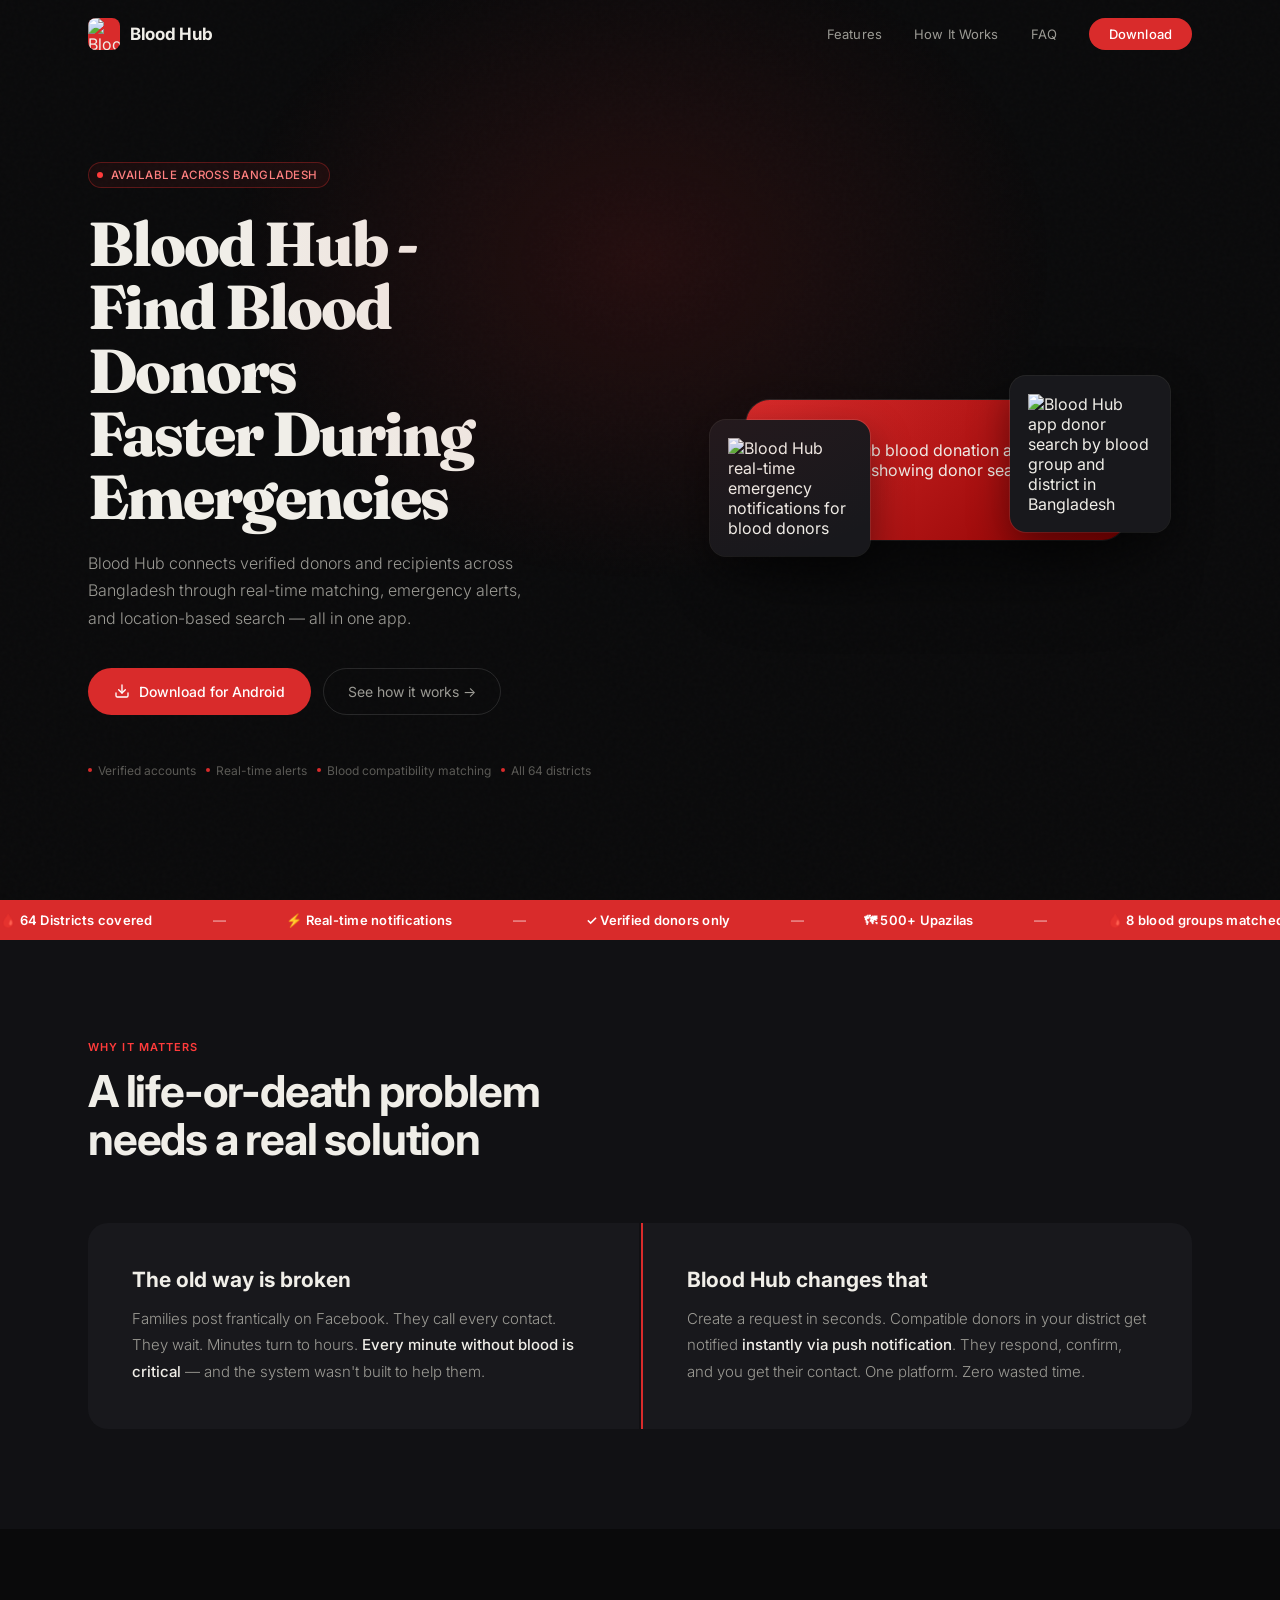
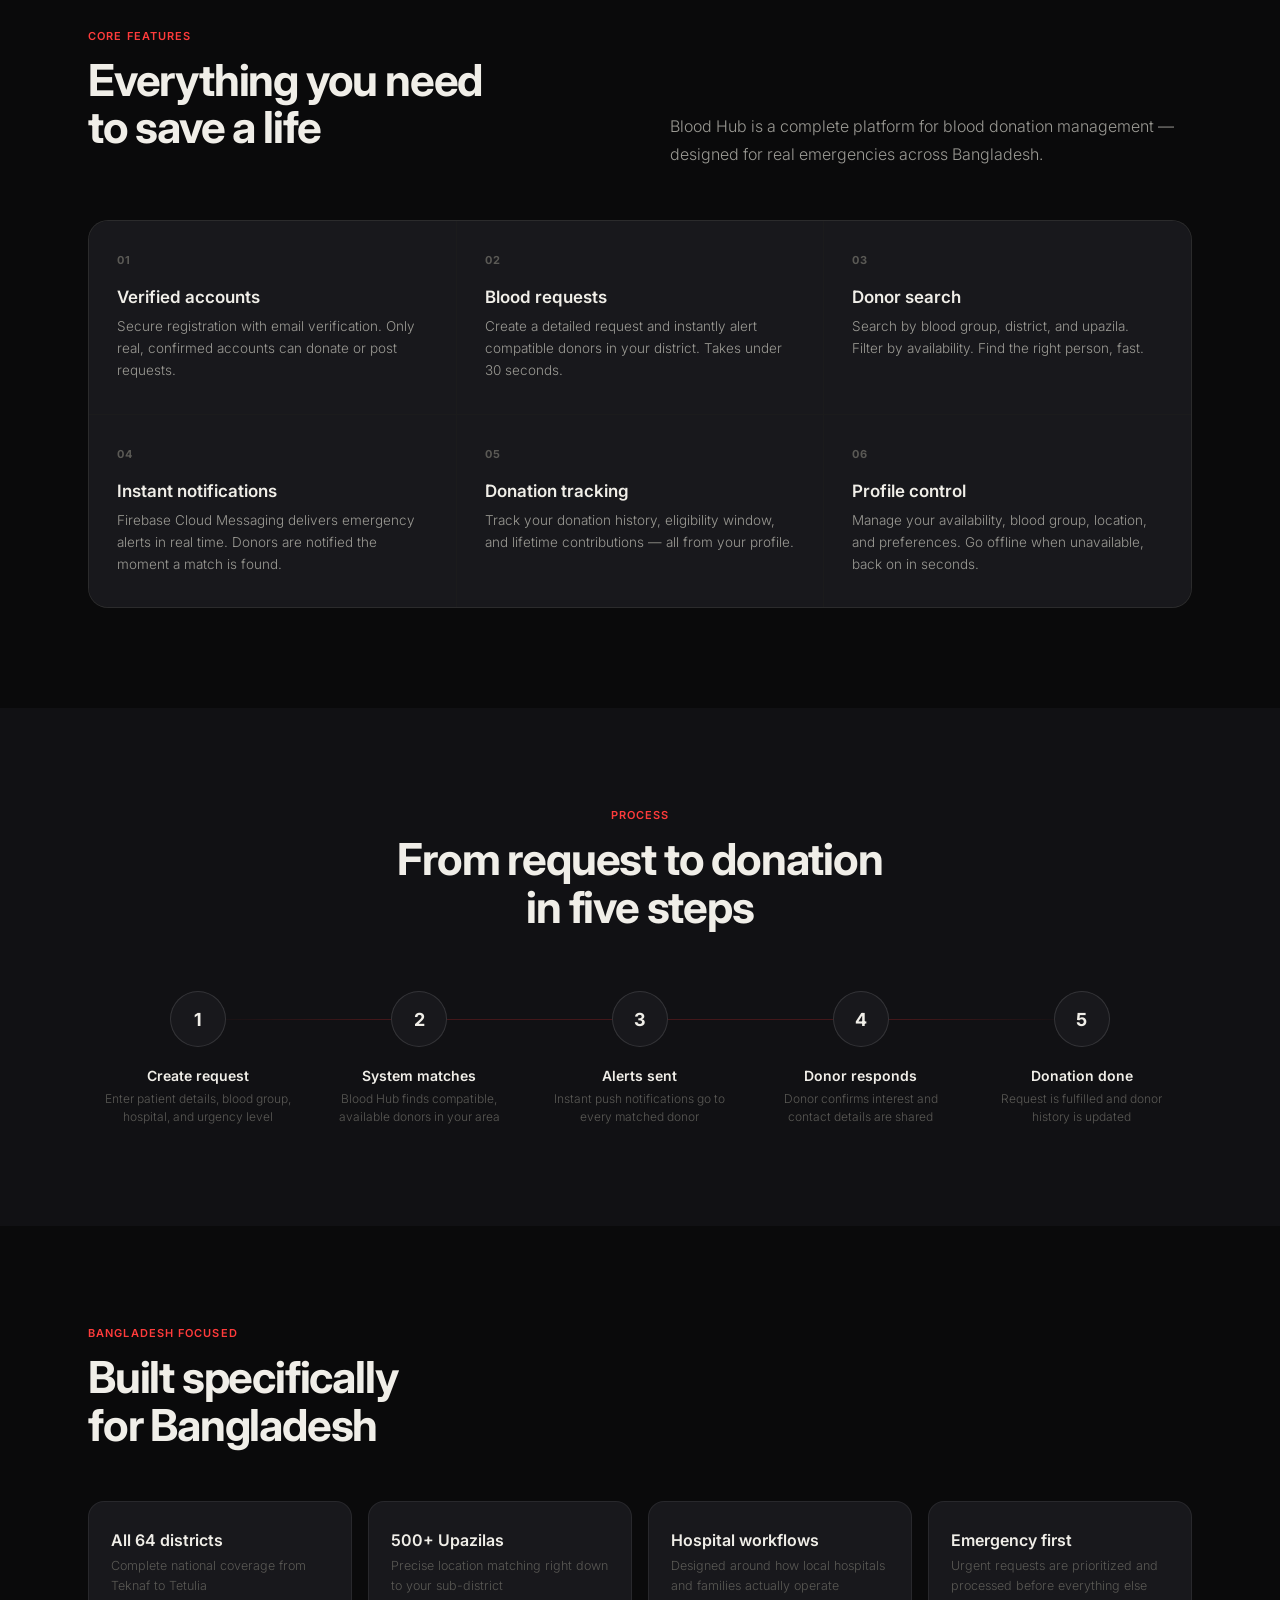
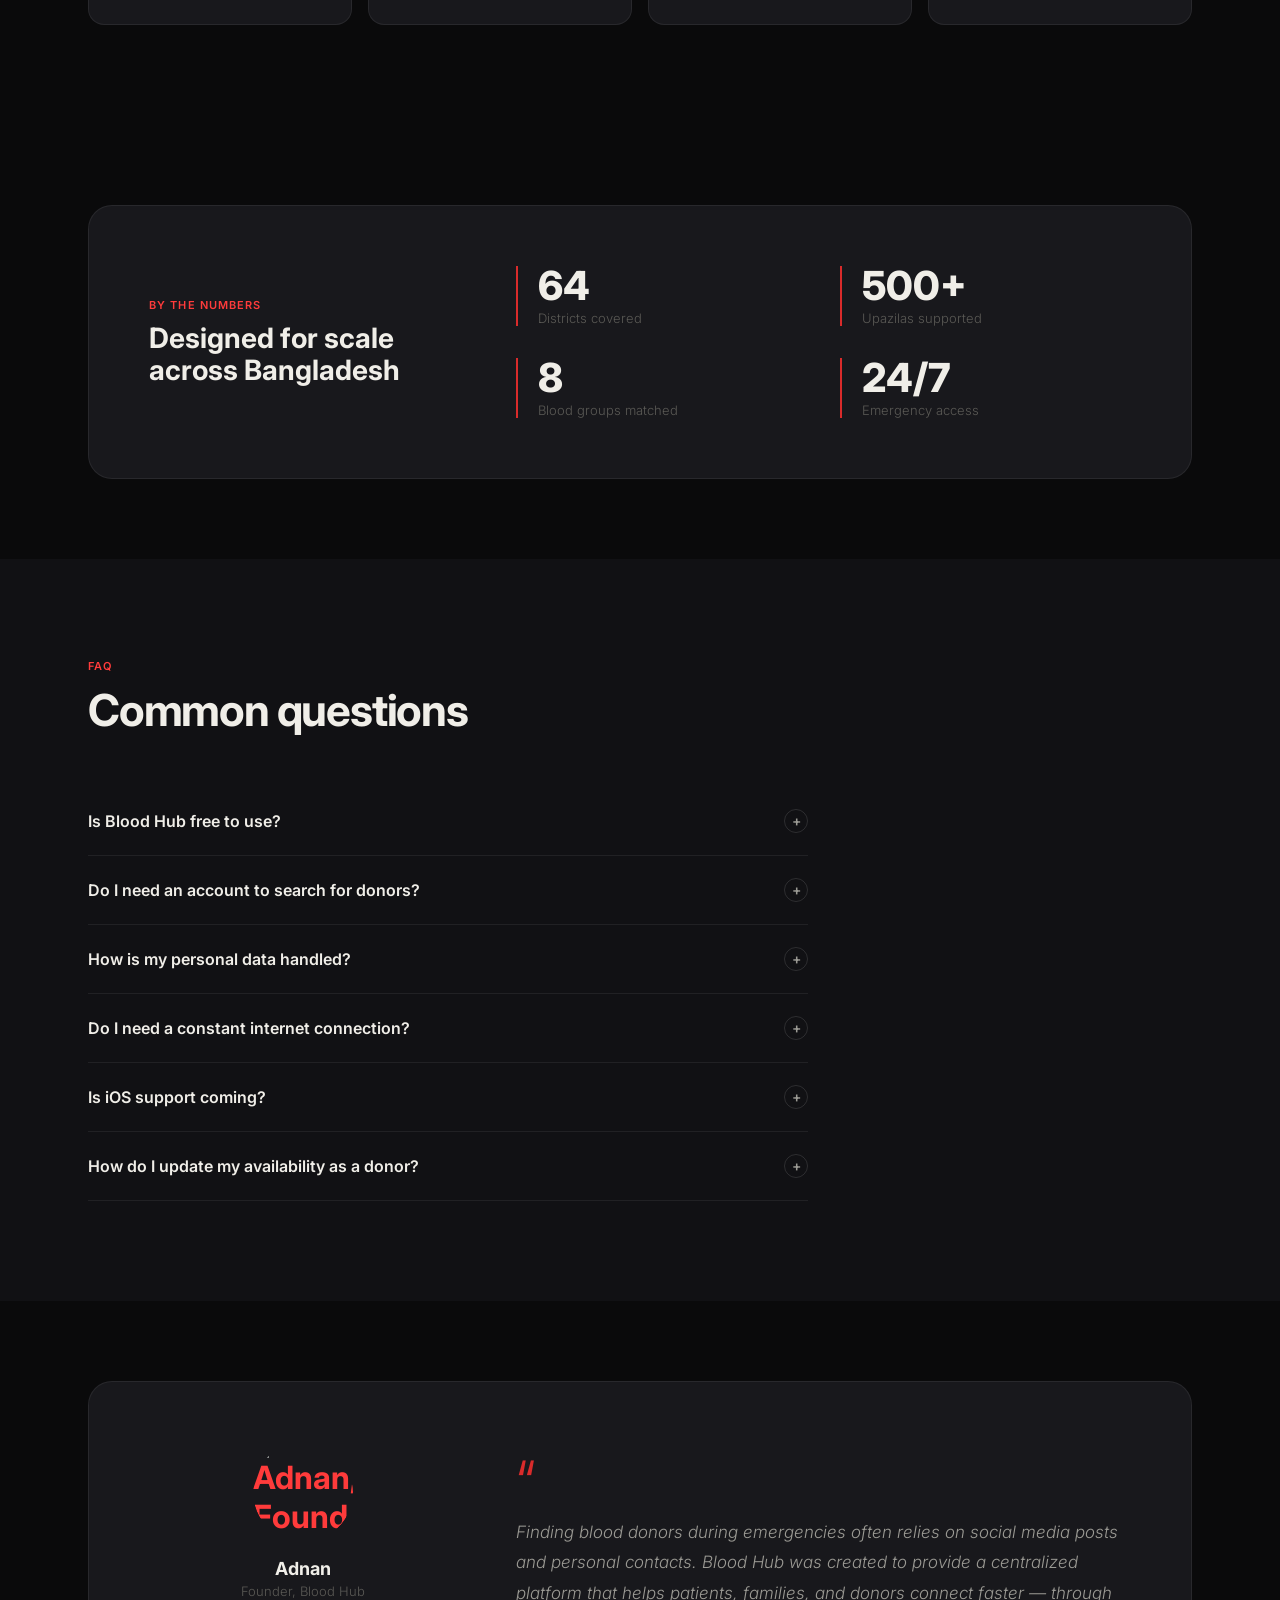
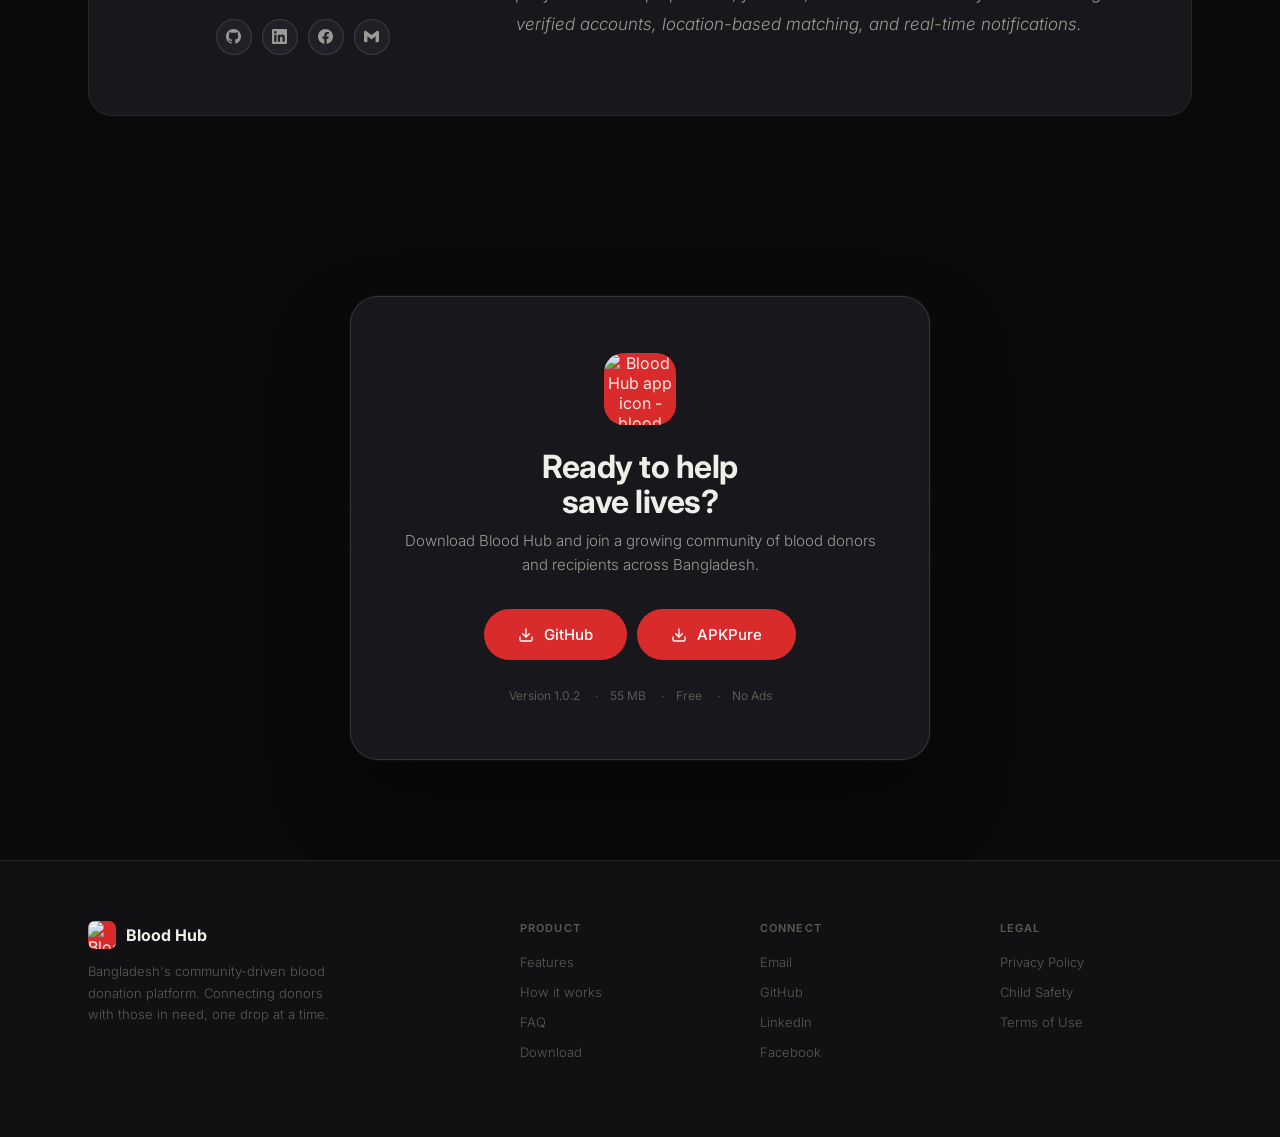
==== commit 68007fcd: "Added child safety in footer" ====
--- a/index.html
+++ b/index.html
@@ -1860,7 +1860,7 @@
         <p class="dl-desc">Download Blood Hub and join a growing community of blood donors and recipients across
           Bangladesh.</p>
         <div class="dl-actions">
-          <a href="https://github.com/Abu-Taher-Siddiki-Adnan/Blood-Hub-App/releases/download/v1.0.1/app-release.apk"
+          <a href="https://github.com/Abu-Taher-Siddiki-Adnan/Blood-Hub-App/releases/download/v1.0.2/blood-hub-v1.0.2.apk"
             class="dl-btn">
             <svg width="16" height="16" viewBox="0 0 24 24" fill="none" stroke="currentColor" stroke-width="2"
               stroke-linecap="round" stroke-linejoin="round">
@@ -1927,8 +1927,10 @@
           <div class="footer-col-title">Legal</div>
           <ul class="footer-links">
             <li><a
-                href="https://github.com/Abu-Taher-Siddiki-Adnan/Blood-Hub-App/blob/main/Privacy%20and%20Policy.txt">Privacy
+                href="privacy-policy.html">Privacy
                 Policy</a></li>
+            <li><a
+                href="child-safety.html">Child Safety</a></li>
             <li><a href="#how">Terms of Use</a></li>
           </ul>
         </div>
@@ -2006,4 +2008,4 @@
   </script>
 </body>
 
-</html>+</html>
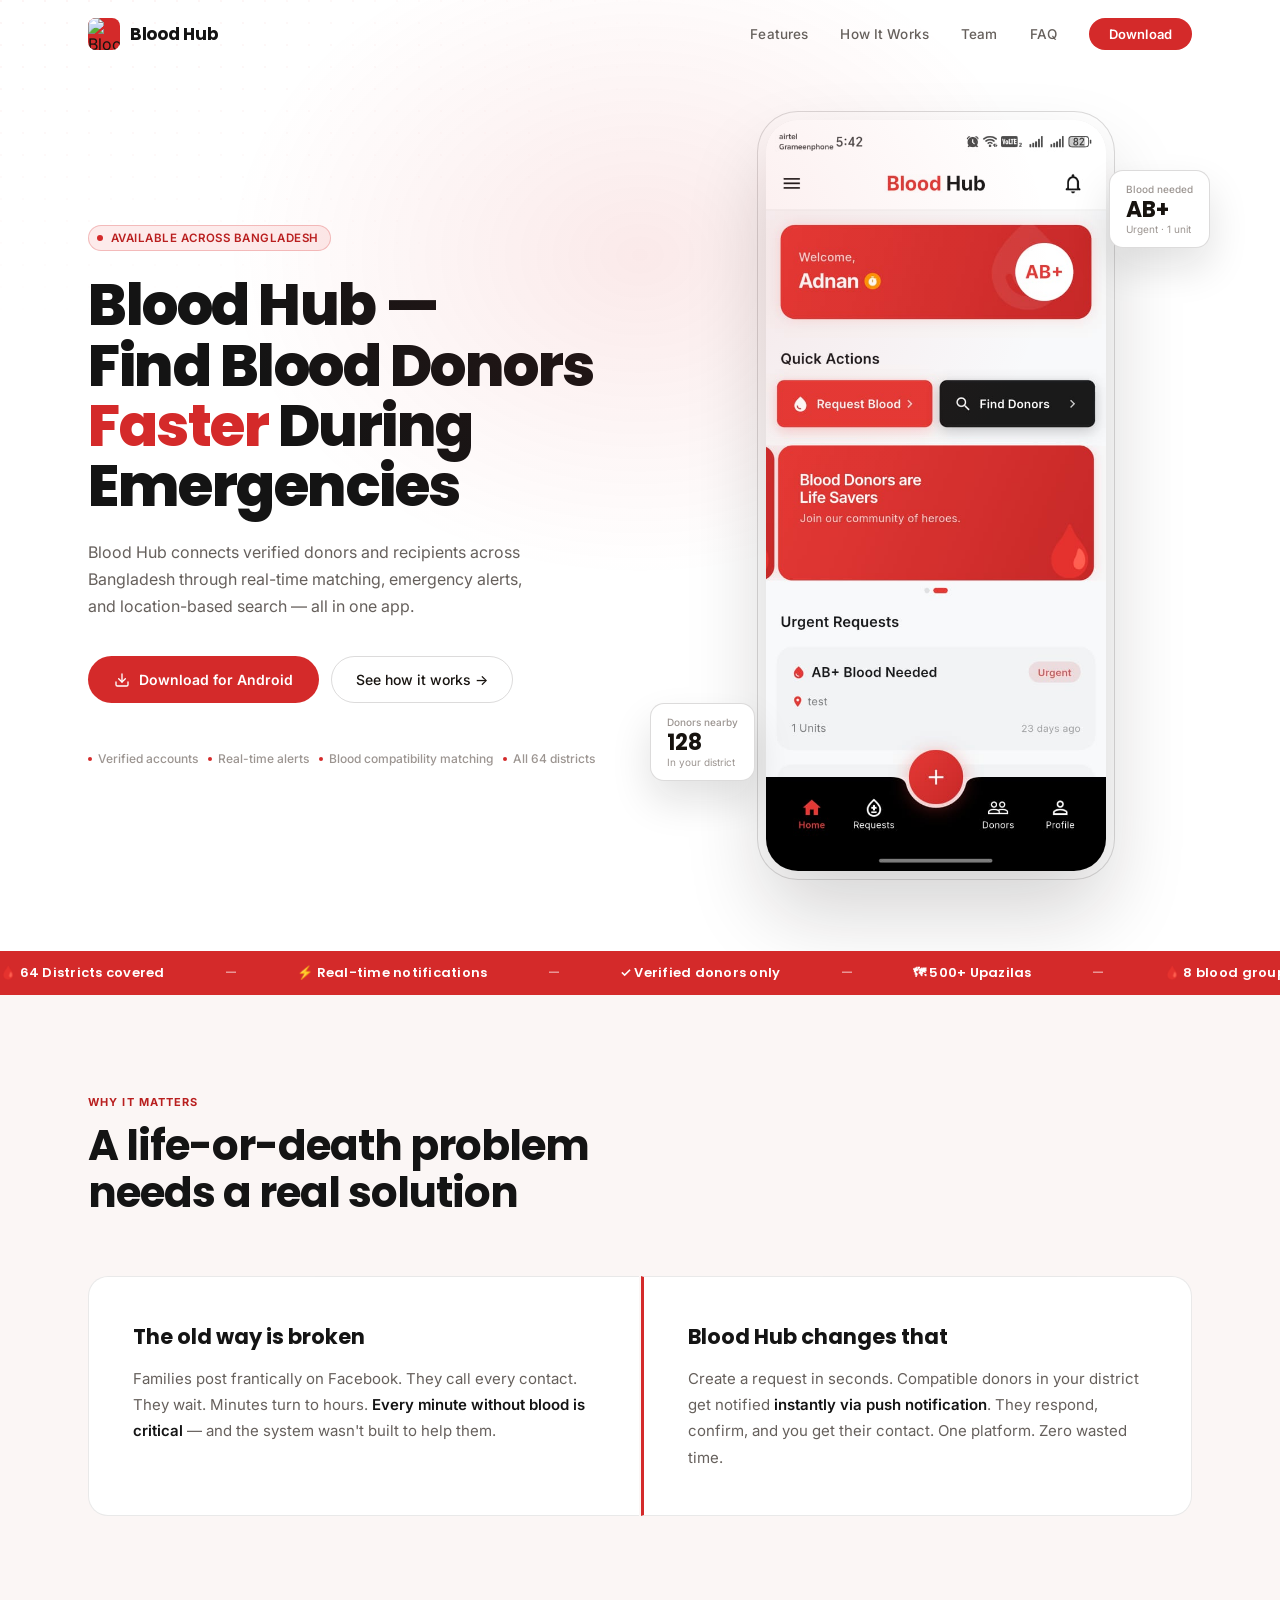
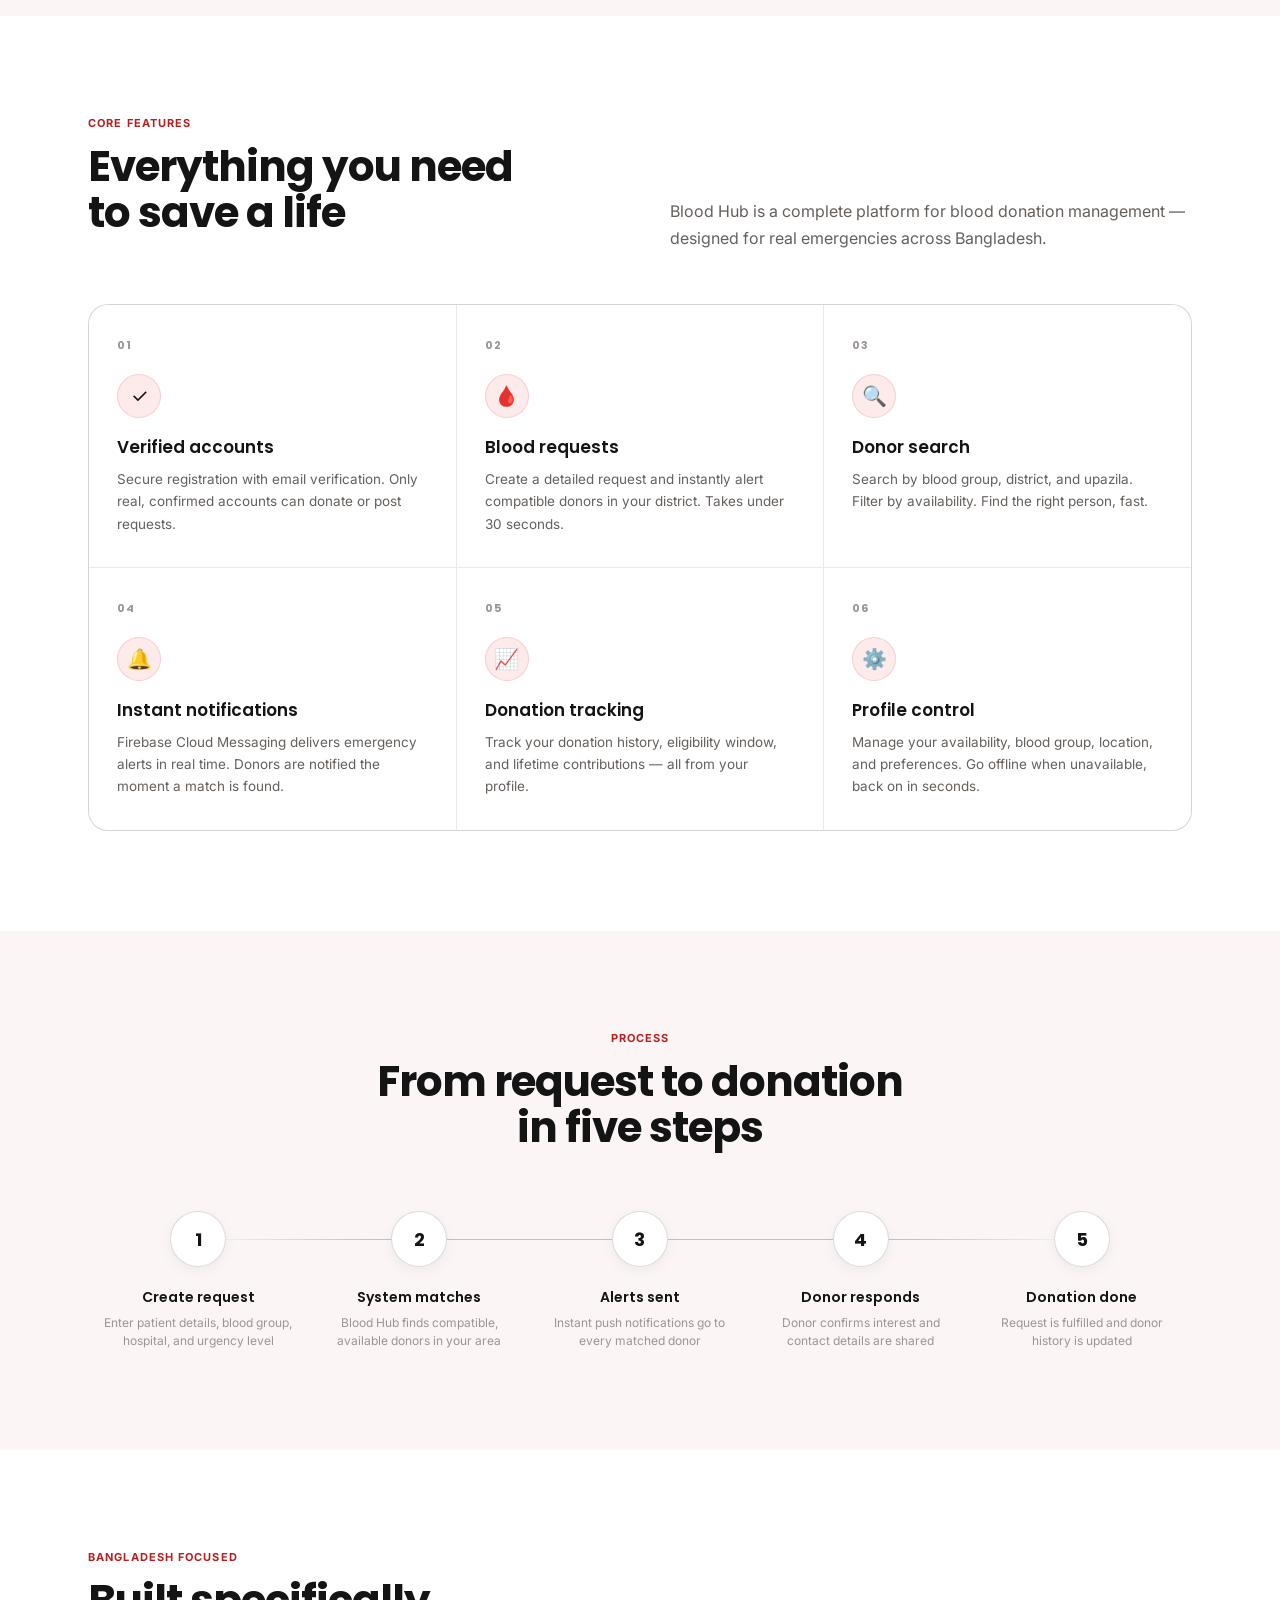
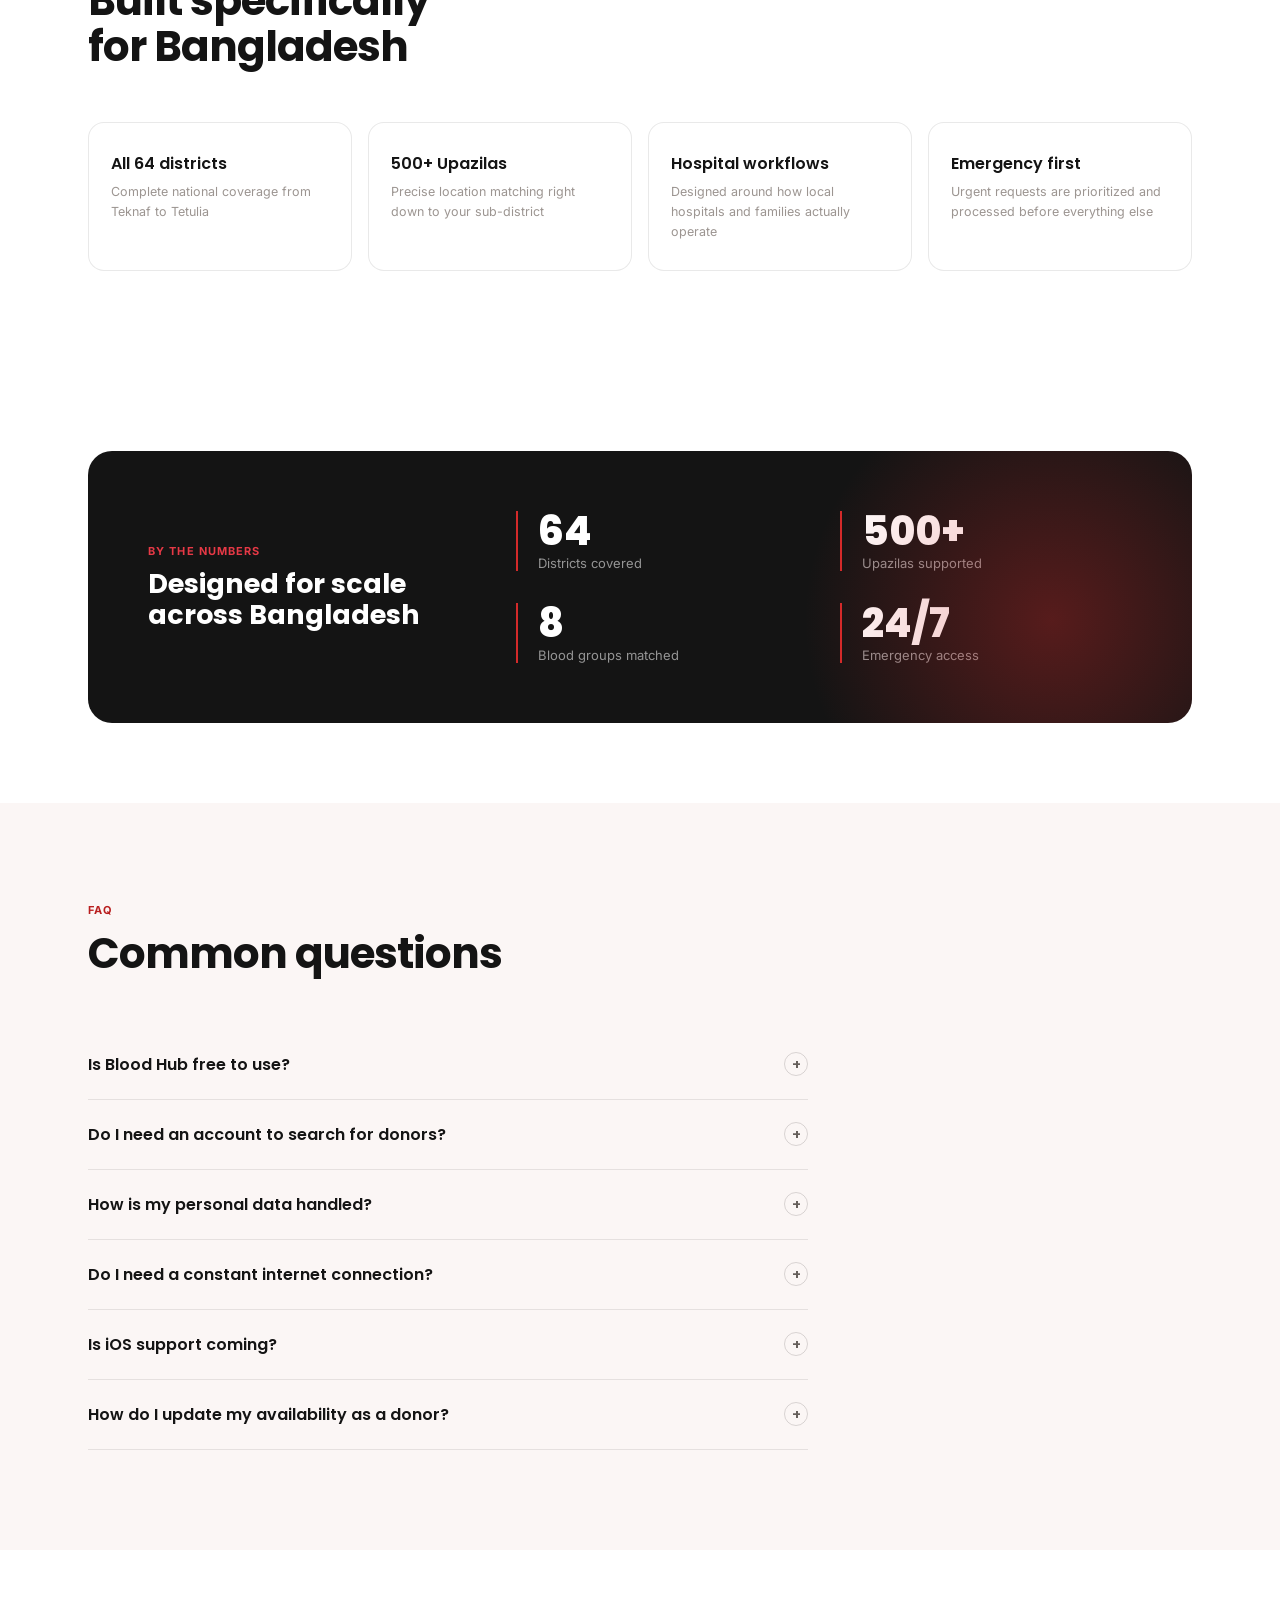
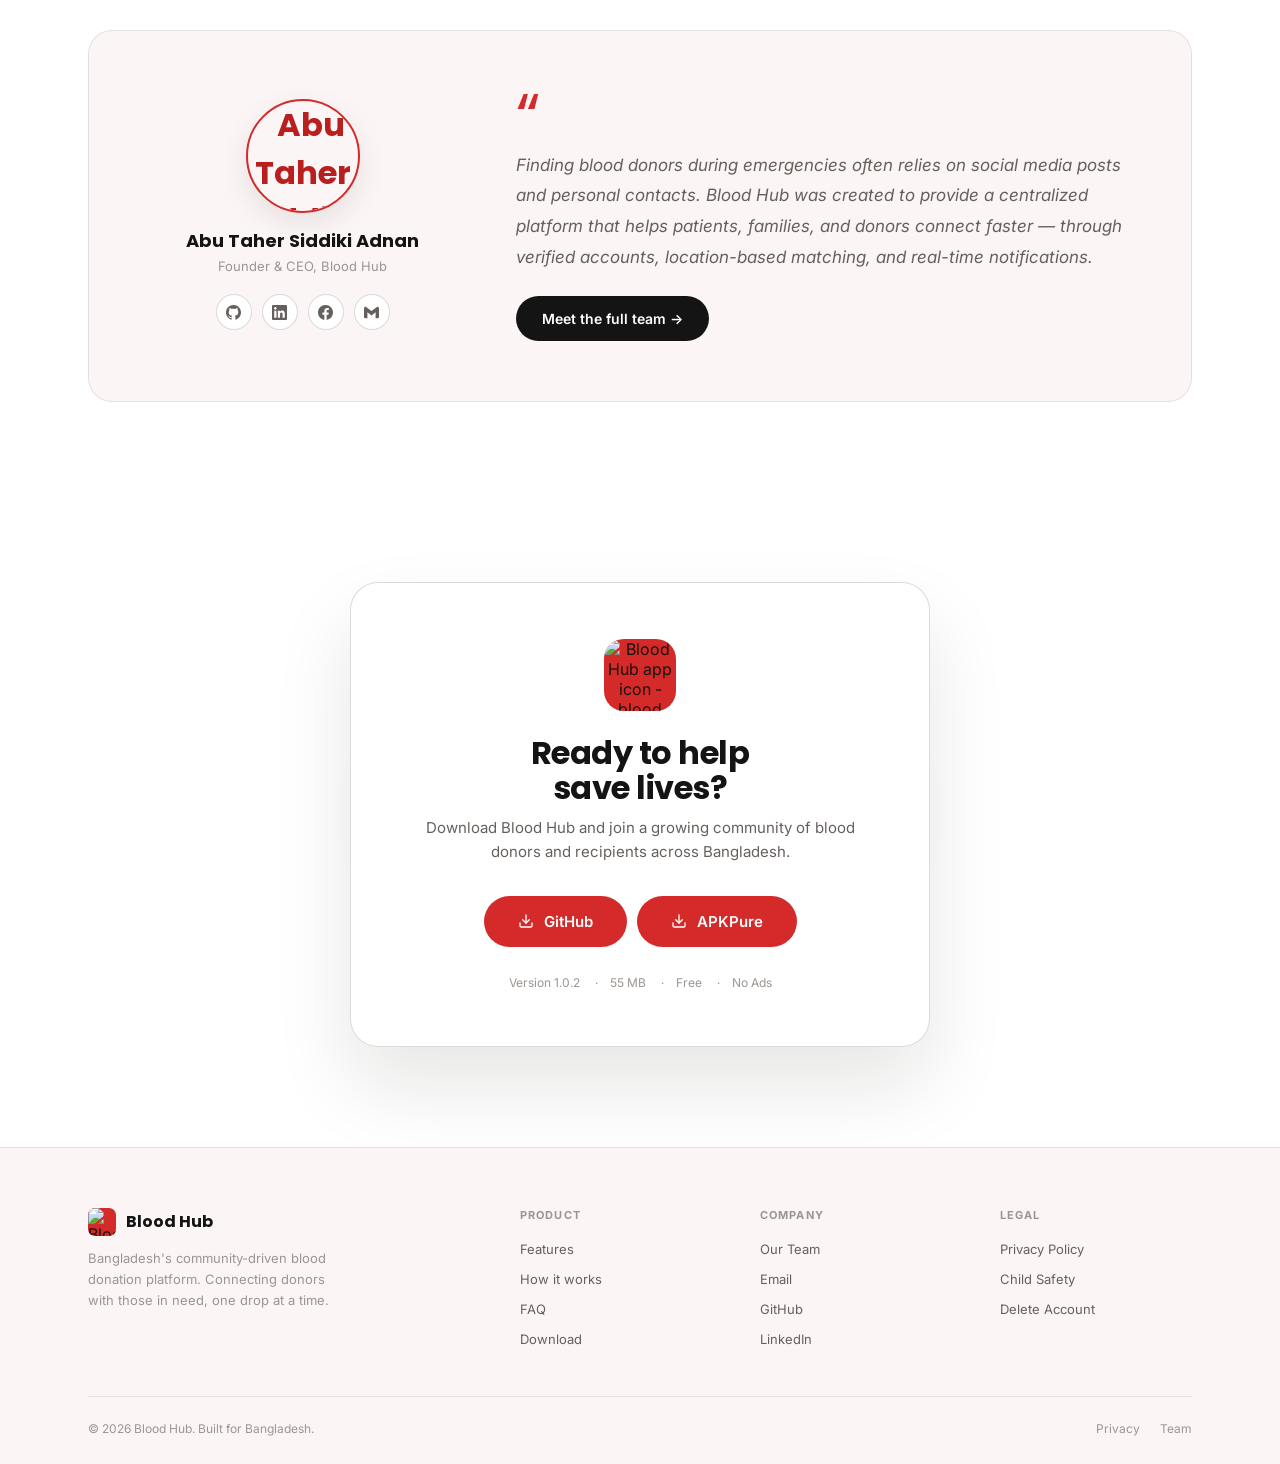
==== commit 940a3f19: "Teams, child safety, delete account, privacy policy added to the website. Theme changed" ====
--- a/index.html
+++ b/index.html
@@ -4,1430 +4,20 @@
 <head>
   <meta charset="UTF-8">
   <meta name="viewport" content="width=device-width, initial-scale=1.0">
-  <title>Blood Hub | Blood Donation App in Bangladesh | Find Blood Donors Fast</title>
+  <title>Blood Hub — Find Blood Donors Faster During Emergencies</title>
   <meta name="description"
-    content="Blood Hub is a blood donation app in Bangladesh that helps patients find verified blood donors quickly. Search donors by blood group, district, and upazila with real-time emergency alerts.">
-  <meta name="keywords"
-    content="Blood Hub, blood donation app Bangladesh, blood donor Bangladesh, find blood donor, blood request app, emergency blood donor, donate blood Bangladesh">
-
-  <meta property="og:title" content="Blood Hub - Blood Donation App in Bangladesh">
-  <meta property="og:description" content="Find verified blood donors quickly across Bangladesh.">
+    content="Blood Hub connects verified blood donors and recipients across Bangladesh through real-time matching, emergency alerts, and location-based search — all in one free app.">
+  <link rel="canonical" href="https://blood-hub-website.vercel.app/">
+  <meta property="og:title" content="Blood Hub — Find Blood Donors Faster During Emergencies">
+  <meta property="og:description"
+    content="A community. A network. A chance to save lives. Blood Hub connects verified donors and recipients across Bangladesh.">
   <meta property="og:image" content="https://i.ibb.co.com/1txKKfhk/logo.png">
   <meta property="og:type" content="website">
-  <meta property="og:url" content="https://blood-hub-website.vercel.app/">
-  <link rel="preconnect" href="https://i.ibb.co.com">
-  <link rel="icon" href="https://i.ibb.co.com/1txKKfhk/logo.png" type="image/png">
+  <link rel="icon" href="https://i.ibb.co.com/1txKKfhk/logo.png">
   <link rel="preconnect" href="https://fonts.googleapis.com">
   <link rel="preconnect" href="https://fonts.gstatic.com" crossorigin>
-  <link rel="canonical" href="https://blood-hub-website.vercel.app/">
-  <link
-    href="https://fonts.googleapis.com/css2?family=Inter:wght@300;400;500;600;700;800&family=Fraunces:ital,opsz,wght@0,9..144,600;0,9..144,700;0,9..144,800;1,9..144,700&display=swap"
-    rel="stylesheet">
-  <style>
-    :root {
-      --red: #D92B2B;
-      --red-2: #FF3B3B;
-      --red-dim: rgba(217, 43, 43, 0.1);
-      --red-glow: rgba(217, 43, 43, 0.22);
-      --black: #0A0A0B;
-      --surface: #111114;
-      --surface-2: #18181C;
-      --surface-3: #202027;
-      --border: rgba(255, 255, 255, 0.07);
-      --border-2: rgba(255, 255, 255, 0.12);
-      --text: #F0EEE8;
-      --text-2: #9B9A94;
-      --text-3: #5A5955;
-      --white: #FFFFFF;
-      --font-display: 'Inter', 'Segoe UI', Arial, sans-serif;
-      --font-body: 'Inter', 'Segoe UI', Arial, sans-serif;
-      --font-hero: 'Fraunces', Georgia, serif;
-    }
-
-    *,
-    *::before,
-    *::after {
-      margin: 0;
-      padding: 0;
-      box-sizing: border-box;
-    }
-
-    html {
-      scroll-behavior: smooth;
-    }
-
-    body {
-      font-family: var(--font-body);
-      background: var(--black);
-      color: var(--text);
-      overflow-x: hidden;
-      -webkit-font-smoothing: antialiased;
-    }
-
-    body.menu-open {
-      overflow: hidden;
-    }
-
-    /* ─── NOISE OVERLAY ─── */
-    body::before {
-      content: '';
-      position: fixed;
-      inset: 0;
-      z-index: 0;
-      background-image: url("data:image/svg+xml,%3Csvg viewBox='0 0 256 256' xmlns='http://www.w3.org/2000/svg'%3E%3Cfilter id='noise'%3E%3CfeTurbulence type='fractalNoise' baseFrequency='0.9' numOctaves='4' stitchTiles='stitch'/%3E%3C/filter%3E%3Crect width='100%25' height='100%25' filter='url(%23noise)' opacity='0.04'/%3E%3C/svg%3E");
-      pointer-events: none;
-      opacity: .55;
-    }
-
-    .container {
-      max-width: 1160px;
-      margin: 0 auto;
-      padding: 0 28px;
-      position: relative;
-    }
-
-    /* ─── NAVIGATION ─── */
-    nav {
-      position: fixed;
-      top: 0;
-      left: 0;
-      right: 0;
-      z-index: 120;
-      padding: 18px 0;
-      transition: background .3s, border-color .3s;
-    }
-
-    nav.scrolled {
-      background: rgba(10, 10, 11, 0.88);
-      backdrop-filter: blur(20px);
-      border-bottom: 1px solid var(--border);
-    }
-
-    .nav-inner {
-      display: flex;
-      align-items: center;
-      justify-content: space-between;
-      position: relative;
-    }
-
-    .nav-logo {
-      display: flex;
-      align-items: center;
-      gap: 10px;
-      text-decoration: none;
-      color: var(--text);
-    }
-
-    .nav-logo-mark {
-      width: 32px;
-      height: 32px;
-      border-radius: 8px;
-      background: var(--red);
-      display: flex;
-      align-items: center;
-      justify-content: center;
-      overflow: hidden;
-    }
-
-    .nav-logo-mark img {
-      width: 100%;
-      height: 100%;
-      object-fit: cover;
-    }
-
-    .nav-logo span {
-      font-family: var(--font-display);
-      font-size: 17px;
-      font-weight: 700;
-      letter-spacing: -0.3px;
-    }
-
-    .nav-links {
-      display: flex;
-      gap: 32px;
-      align-items: center;
-    }
-
-    .nav-link {
-      text-decoration: none;
-      color: var(--text-2);
-      font-size: 13px;
-      font-weight: 400;
-      transition: color .2s;
-      letter-spacing: .01em;
-    }
-
-    .nav-link:hover {
-      color: var(--text);
-    }
-
-    .nav-cta {
-      background: var(--red);
-      color: white;
-      padding: 8px 20px;
-      border-radius: 100px;
-      text-decoration: none;
-      font-size: 13px;
-      font-weight: 500;
-      transition: all .2s;
-      letter-spacing: .01em;
-    }
-
-    .nav-cta:hover {
-      background: var(--red-2);
-      box-shadow: 0 0 24px var(--red-glow);
-    }
-
-    .hamburger {
-      display: none;
-      flex-direction: column;
-      gap: 5px;
-      cursor: pointer;
-      padding: 4px;
-      background: transparent;
-      border: 0;
-    }
-
-    .hamburger span {
-      display: block;
-      width: 22px;
-      height: 1.5px;
-      background: var(--text);
-      transition: all .3s;
-    }
-
-    /* ─── HERO ─── */
-    .hero {
-      min-height: 100vh;
-      display: flex;
-      align-items: center;
-      padding: 120px 0 80px;
-      position: relative;
-      overflow: hidden;
-    }
-
-    /* Radial glow behind hero */
-    .hero::after {
-      content: '';
-      position: absolute;
-      top: -10%;
-      left: 50%;
-      transform: translateX(-50%);
-      width: 900px;
-      height: 700px;
-      background: radial-gradient(ellipse at center, rgba(217, 43, 43, 0.13) 0%, transparent 65%);
-      pointer-events: none;
-    }
-
-    .hero-inner {
-      display: grid;
-      grid-template-columns: 1fr 1fr;
-      gap: 80px;
-      align-items: center;
-    }
-
-    .hero-eyebrow {
-      display: inline-flex;
-      align-items: center;
-      gap: 8px;
-      border: 1px solid rgba(217, 43, 43, 0.35);
-      background: rgba(217, 43, 43, 0.07);
-      padding: 5px 12px 5px 8px;
-      border-radius: 100px;
-      font-size: 11.5px;
-      font-weight: 500;
-      color: #FF8080;
-      margin-bottom: 24px;
-      letter-spacing: .04em;
-      text-transform: uppercase;
-    }
-
-    .eyebrow-dot {
-      width: 6px;
-      height: 6px;
-      border-radius: 50%;
-      background: var(--red-2);
-      animation: blink 2s ease-in-out infinite;
-    }
-
-    @keyframes blink {
-
-      0%,
-      100% {
-        opacity: 1;
-        transform: scale(1)
-      }
-
-      50% {
-        opacity: .4;
-        transform: scale(.8)
-      }
-    }
-
-    h1 {
-      font-family: var(--font-hero);
-      font-size: 62px;
-      font-weight: 800;
-      line-height: 1.02;
-      letter-spacing: -2px;
-      margin-bottom: 22px;
-    }
-
-    h1 em {
-      font-style: normal;
-      color: var(--red-2);
-    }
-
-    .hero-desc {
-      font-size: 16px;
-      color: var(--text-2);
-      line-height: 1.7;
-      max-width: 460px;
-      margin-bottom: 36px;
-      font-weight: 300;
-    }
-
-    .hero-actions {
-      display: flex;
-      gap: 12px;
-      flex-wrap: wrap;
-      margin-bottom: 48px;
-    }
-
-    .btn-dl {
-      display: inline-flex;
-      align-items: center;
-      gap: 9px;
-      background: var(--red);
-      color: white;
-      padding: 14px 26px;
-      border-radius: 100px;
-      text-decoration: none;
-      font-size: 14px;
-      font-weight: 500;
-      transition: all .25s;
-      border: none;
-      cursor: pointer;
-    }
-
-    .btn-dl:hover {
-      background: var(--red-2);
-      transform: translateY(-1px);
-      box-shadow: 0 12px 32px var(--red-glow);
-    }
-
-    .btn-dl svg {
-      flex-shrink: 0;
-    }
-
-    .btn-ghost {
-      display: inline-flex;
-      align-items: center;
-      gap: 8px;
-      background: transparent;
-      color: var(--text-2);
-      padding: 14px 24px;
-      border-radius: 100px;
-      text-decoration: none;
-      font-size: 14px;
-      font-weight: 400;
-      border: 1px solid var(--border-2);
-      transition: all .2s;
-    }
-
-    .btn-ghost:hover {
-      color: var(--text);
-      border-color: rgba(255, 255, 255, 0.25);
-    }
-
-    .trust-chips {
-      display: flex;
-      flex-wrap: wrap;
-      gap: 10px;
-    }
-
-    .chip {
-      display: flex;
-      align-items: center;
-      gap: 6px;
-      font-size: 12px;
-      color: var(--text-3);
-      font-weight: 400;
-    }
-
-    .chip::before {
-      content: '';
-      width: 4px;
-      height: 4px;
-      border-radius: 50%;
-      background: var(--red);
-      flex-shrink: 0;
-    }
-
-    /* ─── HERO VISUAL ─── */
-    .hero-visual {
-      position: relative;
-    }
-
-    @keyframes float {
-
-      0%,
-      100% {
-        transform: translateY(0)
-      }
-
-      50% {
-        transform: translateY(-10px)
-      }
-    }
-
-    .screenshot-stack {
-      position: relative;
-      width: 100%;
-      max-width: 380px;
-      margin: 0 auto;
-    }
-
-    .screenshot-main {
-      width: 100%;
-      border-radius: 24px;
-      box-shadow: 0 30px 70px rgba(0, 0, 0, 0.5), 0 0 0 1px var(--border-2);
-      background: linear-gradient(135deg, var(--red) 0%, #8B0000 100%);
-      padding: 40px;
-      display: block;
-      animation: float 5s ease-in-out infinite;
-    }
-
-    .screenshot-float {
-      position: absolute;
-      width: 160px;
-      border-radius: 16px;
-      box-shadow: 0 16px 40px rgba(0, 0, 0, 0.45), 0 0 0 1px var(--border-2);
-      background: var(--surface-2);
-      padding: 18px;
-      display: block;
-    }
-
-    .screenshot-float-1 {
-      top: -24px;
-      right: -44px;
-      animation: float 5s ease-in-out infinite .8s;
-    }
-
-    .screenshot-float-2 {
-      bottom: -16px;
-      left: -36px;
-      animation: float 5s ease-in-out infinite 1.6s;
-    }
-
-    /* Floating badge cards */
-    .float-card {
-      position: absolute;
-      background: var(--surface-2);
-      border: 1px solid var(--border-2);
-      border-radius: 14px;
-      padding: 12px 16px;
-      font-size: 12px;
-      box-shadow: 0 20px 40px rgba(0, 0, 0, 0.4);
-      z-index: 3;
-    }
-
-    .float-card-1 {
-      right: -40px;
-      top: 30px;
-      animation: float 5s ease-in-out infinite .8s;
-    }
-
-    .float-card-2 {
-      left: -50px;
-      bottom: 60px;
-      animation: float 5s ease-in-out infinite 1.6s;
-    }
-
-    .float-card-label {
-      font-size: 10px;
-      color: var(--text-3);
-      margin-bottom: 4px;
-      font-weight: 400;
-    }
-
-    .float-card-value {
-      font-family: var(--font-display);
-      font-size: 22px;
-      font-weight: 700;
-      color: var(--text);
-      line-height: 1;
-    }
-
-    .float-card-sub {
-      font-size: 10px;
-      color: var(--text-3);
-      margin-top: 2px;
-    }
-
-    /* ─── SECTION SHARED ─── */
-    .section {
-      padding: 100px 0;
-    }
-
-    .section-alt {
-      background: var(--surface);
-    }
-
-    .eyebrow-label {
-      font-size: 11px;
-      font-weight: 600;
-      text-transform: uppercase;
-      letter-spacing: .1em;
-      color: var(--red-2);
-      margin-bottom: 14px;
-      display: block;
-    }
-
-    h2 {
-      font-family: var(--font-display);
-      font-size: 44px;
-      font-weight: 700;
-      line-height: 1.08;
-      letter-spacing: -1.2px;
-      margin-bottom: 16px;
-    }
-
-    .section-desc {
-      font-size: 16px;
-      color: var(--text-2);
-      line-height: 1.7;
-      max-width: 540px;
-      font-weight: 300;
-    }
-
-    /* ─── URGENCY STRIP ─── */
-    .urgency-strip {
-      background: var(--red);
-      padding: 12px 0;
-      overflow: hidden;
-      position: relative;
-    }
-
-    .strip-track {
-      display: flex;
-      gap: 60px;
-      animation: marquee 18s linear infinite;
-      white-space: nowrap;
-    }
-
-    @keyframes marquee {
-      from {
-        transform: translateX(0)
-      }
-
-      to {
-        transform: translateX(-50%)
-      }
-    }
-
-    .strip-item {
-      display: flex;
-      align-items: center;
-      gap: 10px;
-      font-family: var(--font-display);
-      font-size: 13px;
-      font-weight: 600;
-      color: white;
-      letter-spacing: .02em;
-      flex-shrink: 0;
-    }
-
-    .strip-sep {
-      opacity: .5;
-    }
-
-    /* ─── PROBLEM/SOLUTION ─── */
-    .problem-grid {
-      display: grid;
-      grid-template-columns: 1fr 1fr;
-      gap: 2px;
-      margin-top: 60px;
-    }
-
-    .problem-card {
-      background: var(--surface-2);
-      padding: 44px;
-    }
-
-    .problem-card:first-child {
-      border-radius: 20px 0 0 20px;
-    }
-
-    .problem-card:last-child {
-      border-radius: 0 20px 20px 0;
-      border-left: 2px solid var(--red);
-    }
-
-    .card-icon {
-      font-size: 28px;
-      margin-bottom: 20px;
-    }
-
-    .card-title {
-      font-family: var(--font-display);
-      font-size: 21px;
-      font-weight: 700;
-      margin-bottom: 14px;
-    }
-
-    .card-body {
-      font-size: 15px;
-      color: var(--text-2);
-      line-height: 1.75;
-      font-weight: 300;
-    }
-
-    .card-body strong {
-      color: var(--text);
-      font-weight: 500;
-    }
-
-    /* ─── FEATURES ─── */
-    .features-header {
-      display: grid;
-      grid-template-columns: 1fr 1fr;
-      gap: 60px;
-      align-items: end;
-      margin-bottom: 52px;
-    }
-
-    .features-grid {
-      display: grid;
-      grid-template-columns: repeat(3, 1fr);
-      gap: 1px;
-      background: var(--border);
-      border: 1px solid var(--border);
-      border-radius: 20px;
-      overflow: hidden;
-    }
-
-    .feature-cell {
-      background: var(--surface-2);
-      padding: 32px 28px;
-      transition: background .2s;
-    }
-
-    .feature-cell:hover {
-      background: var(--surface-3);
-    }
-
-    .feature-num {
-      font-family: var(--font-display);
-      font-size: 11px;
-      font-weight: 700;
-      color: var(--text-3);
-      letter-spacing: .08em;
-      margin-bottom: 20px;
-    }
-
-    .feature-icon-wrap {
-      width: 44px;
-      height: 44px;
-      border-radius: 12px;
-      background: var(--red-dim);
-      border: 1px solid rgba(217, 43, 43, 0.2);
-      display: flex;
-      align-items: center;
-      justify-content: center;
-      font-size: 20px;
-      margin-bottom: 16px;
-    }
-
-    .feature-title {
-      font-family: var(--font-display);
-      font-size: 17px;
-      font-weight: 600;
-      margin-bottom: 8px;
-    }
-
-    .feature-desc {
-      font-size: 13.5px;
-      color: var(--text-2);
-      line-height: 1.65;
-      font-weight: 300;
-    }
-
-    /* ─── HOW IT WORKS ─── */
-    .steps-wrap {
-      display: grid;
-      grid-template-columns: repeat(5, 1fr);
-      gap: 0;
-      margin-top: 60px;
-      position: relative;
-    }
-
-    .steps-wrap::after {
-      content: '';
-      position: absolute;
-      top: 28px;
-      left: 10%;
-      right: 10%;
-      height: 1px;
-      background: linear-gradient(90deg, transparent, var(--red) 20%, var(--red) 80%, transparent);
-      opacity: .25;
-    }
-
-    .step-item {
-      text-align: center;
-      padding: 0 12px;
-      position: relative;
-      z-index: 1;
-    }
-
-    .step-num {
-      width: 56px;
-      height: 56px;
-      border-radius: 50%;
-      border: 1px solid var(--border-2);
-      background: var(--surface-2);
-      display: flex;
-      align-items: center;
-      justify-content: center;
-      font-family: var(--font-display);
-      font-size: 18px;
-      font-weight: 700;
-      color: var(--text);
-      margin: 0 auto 20px;
-      transition: all .25s;
-    }
-
-    .step-item:hover .step-num {
-      border-color: var(--red);
-      color: var(--red-2);
-      box-shadow: 0 0 20px var(--red-glow);
-    }
-
-    .step-title {
-      font-family: var(--font-display);
-      font-size: 14px;
-      font-weight: 600;
-      margin-bottom: 6px;
-    }
-
-    .step-desc {
-      font-size: 12px;
-      color: var(--text-3);
-      line-height: 1.5;
-      font-weight: 300;
-    }
-
-    /* ─── BUILT FOR BD ─── */
-    .bd-grid {
-      display: grid;
-      grid-template-columns: repeat(4, 1fr);
-      gap: 16px;
-      margin-top: 52px;
-    }
-
-    .bd-card {
-      background: var(--surface-2);
-      border: 1px solid var(--border);
-      border-radius: 16px;
-      padding: 28px 22px;
-      transition: all .25s;
-    }
-
-    .bd-card:hover {
-      border-color: var(--border-2);
-      transform: translateY(-2px);
-    }
-
-    .bd-card-icon {
-      font-size: 28px;
-      margin-bottom: 14px;
-    }
-
-    .bd-card-title {
-      font-family: var(--font-display);
-      font-size: 16px;
-      font-weight: 600;
-      margin-bottom: 6px;
-    }
-
-    .bd-card-desc {
-      font-size: 12.5px;
-      color: var(--text-3);
-      line-height: 1.6;
-      font-weight: 300;
-    }
-
-    /* ─── STATS ─── */
-    .stats-section {
-      padding: 80px 0;
-    }
-
-    .stats-inner {
-      background: var(--surface-2);
-      border: 1px solid var(--border);
-      border-radius: 24px;
-      padding: 60px;
-      display: grid;
-      grid-template-columns: 1fr 2fr;
-      gap: 60px;
-      align-items: center;
-    }
-
-    .stats-label-col .eyebrow-label {
-      margin-bottom: 10px;
-    }
-
-    .stats-label-col h3 {
-      font-family: var(--font-display);
-      font-size: 28px;
-      font-weight: 700;
-      line-height: 1.15;
-    }
-
-    .stats-grid {
-      display: grid;
-      grid-template-columns: repeat(2, 1fr);
-      gap: 32px;
-    }
-
-    .stat-item {
-      border-left: 2px solid var(--red);
-      padding-left: 20px;
-    }
-
-    .stat-num {
-      font-family: var(--font-display);
-      font-size: 40px;
-      font-weight: 800;
-      color: var(--text);
-      line-height: 1;
-    }
-
-    .stat-lbl {
-      font-size: 13px;
-      color: var(--text-3);
-      margin-top: 4px;
-      font-weight: 300;
-    }
-
-    /* ─── FAQ ─── */
-    .faq-list {
-      margin-top: 52px;
-      max-width: 720px;
-    }
-
-    .faq-item {
-      border-bottom: 1px solid var(--border);
-      overflow: hidden;
-    }
-
-    .faq-q {
-      width: 100%;
-      text-align: left;
-      background: none;
-      border: none;
-      padding: 22px 0;
-      display: flex;
-      justify-content: space-between;
-      align-items: center;
-      cursor: pointer;
-      color: var(--text);
-      font-family: var(--font-display);
-      font-size: 16px;
-      font-weight: 600;
-      transition: color .2s;
-      gap: 16px;
-    }
-
-    .faq-q:hover {
-      color: var(--red-2);
-    }
-
-    .faq-icon {
-      width: 24px;
-      height: 24px;
-      border-radius: 50%;
-      border: 1px solid var(--border-2);
-      display: flex;
-      align-items: center;
-      justify-content: center;
-      flex-shrink: 0;
-      transition: all .3s;
-      font-size: 14px;
-      color: var(--text-2);
-    }
-
-    .faq-item.open .faq-icon {
-      background: var(--red);
-      border-color: var(--red);
-      color: white;
-      transform: rotate(45deg);
-    }
-
-    .faq-a {
-      max-height: 0;
-      overflow: hidden;
-      transition: max-height .35s ease;
-    }
-
-    .faq-item.open .faq-a {
-      max-height: 300px;
-    }
-
-    .faq-a p {
-      font-size: 14px;
-      color: var(--text-2);
-      line-height: 1.75;
-      padding-bottom: 22px;
-      font-weight: 300;
-    }
-
-    /* ─── FOUNDER ─── */
-    .founder-section {
-      padding: 80px 0;
-    }
-
-    .founder-inner {
-      display: grid;
-      grid-template-columns: 1fr 2fr;
-      gap: 60px;
-      align-items: center;
-      background: var(--surface-2);
-      border: 1px solid var(--border);
-      border-radius: 24px;
-      padding: 60px;
-    }
-
-    .founder-left {
-      text-align: center;
-    }
-
-    .founder-avatar {
-      width: 100px;
-      height: 100px;
-      border-radius: 50%;
-      background: var(--red-dim);
-      border: 2px solid rgba(217, 43, 43, 0.3);
-      display: flex;
-      align-items: center;
-      justify-content: center;
-      margin: 0 auto 16px;
-      font-family: var(--font-display);
-      font-size: 32px;
-      font-weight: 700;
-      color: var(--red-2);
-    }
-
-    .founder-name {
-      font-family: var(--font-display);
-      font-size: 18px;
-      font-weight: 700;
-      margin-bottom: 4px;
-    }
-
-    .founder-role {
-      font-size: 13px;
-      color: var(--text-3);
-      margin-bottom: 20px;
-      font-weight: 300;
-    }
-
-    .founder-socials {
-      display: flex;
-      gap: 10px;
-      justify-content: center;
-    }
-
-    .social-btn {
-      width: 36px;
-      height: 36px;
-      border-radius: 50%;
-      background: var(--surface-3);
-      border: 1px solid var(--border-2);
-      display: flex;
-      align-items: center;
-      justify-content: center;
-      color: var(--text-2);
-      text-decoration: none;
-      transition: all .2s;
-      font-size: 14px;
-    }
-
-    .social-btn:hover {
-      border-color: var(--red);
-      color: var(--red-2);
-    }
-
-    .founder-quote {
-      font-size: 17px;
-      line-height: 1.8;
-      color: var(--text-2);
-      font-weight: 300;
-      font-style: italic;
-    }
-
-    .founder-quote::before {
-      content: '\201C';
-      font-family: var(--font-display);
-      font-size: 64px;
-      color: var(--red);
-      line-height: .8;
-      display: block;
-      margin-bottom: 8px;
-      font-style: normal;
-    }
-
-    /* ─── DOWNLOAD ─── */
-    .download-section {
-      padding: 100px 0;
-      position: relative;
-      overflow: hidden;
-    }
-
-    .download-section::before {
-      content: '';
-      position: absolute;
-      top: 50%;
-      left: 50%;
-      transform: translate(-50%, -50%);
-      width: 700px;
-      height: 500px;
-      background: radial-gradient(ellipse at center, rgba(217, 43, 43, 0.15) 0%, transparent 65%);
-      pointer-events: none;
-    }
-
-    .download-card {
-      max-width: 580px;
-      margin: 0 auto;
-      background: var(--surface-2);
-      border: 1px solid var(--border-2);
-      border-radius: 28px;
-      padding: 56px 48px;
-      text-align: center;
-      position: relative;
-      box-shadow: 0 0 0 1px rgba(255, 255, 255, 0.03), 0 40px 80px rgba(0, 0, 0, 0.4);
-    }
-
-    .dl-logo {
-      width: 72px;
-      height: 72px;
-      border-radius: 20px;
-      background: var(--red);
-      margin: 0 auto 24px;
-      overflow: hidden;
-      display: flex;
-      align-items: center;
-      justify-content: center;
-    }
-
-    .dl-logo img {
-      width: 100%;
-      height: 100%;
-      object-fit: contain;
-    }
-
-    .dl-title {
-      font-family: var(--font-display);
-      font-size: 32px;
-      font-weight: 700;
-      line-height: 1.1;
-      margin-bottom: 10px;
-      letter-spacing: -0.5px;
-    }
-
-    .dl-desc {
-      font-size: 15px;
-      color: var(--text-2);
-      margin-bottom: 32px;
-      font-weight: 300;
-      line-height: 1.6;
-    }
-
-    .dl-btn {
-      display: inline-flex;
-      align-items: center;
-      gap: 10px;
-      background: var(--red);
-      color: white;
-      padding: 16px 34px;
-      border-radius: 100px;
-      text-decoration: none;
-      font-size: 15px;
-      font-weight: 500;
-      transition: all .25s;
-      margin-bottom: 12px;
-    }
-
-    .dl-btn:hover {
-      background: var(--red-2);
-      transform: translateY(-2px);
-      box-shadow: 0 16px 40px var(--red-glow);
-    }
-
-    .dl-ios {
-      display: inline-flex;
-      align-items: center;
-      gap: 8px;
-      background: transparent;
-      color: var(--text-2);
-      padding: 12px 28px;
-      border-radius: 100px;
-      text-decoration: none;
-      font-size: 14px;
-      font-weight: 400;
-      border: 1px solid var(--border-2);
-      transition: all .2s;
-      margin-bottom: 28px;
-      margin-left: 8px;
-    }
-
-    .dl-ios:hover {
-      color: var(--text);
-      border-color: var(--border-2);
-    }
-
-    .dl-actions {
-      display: flex;
-      justify-content: center;
-      gap: 10px;
-      flex-wrap: wrap;
-    }
-
-    .dl-meta {
-      font-size: 12px;
-      color: var(--text-3);
-      margin-top: 16px;
-    }
-
-    .dl-meta span {
-      margin: 0 6px;
-    }
-
-    .dl-meta span::before {
-      content: '·';
-      margin-right: 12px;
-    }
-
-    .dl-meta span:first-child::before {
-      content: '';
-      margin: 0;
-    }
-
-    /* ─── FOOTER ─── */
-    footer {
-      background: var(--surface);
-      border-top: 1px solid var(--border);
-      padding: 60px 0 28px;
-    }
-
-    .footer-grid {
-      display: grid;
-      grid-template-columns: 2fr 1fr 1fr 1fr;
-      gap: 48px;
-      margin-bottom: 48px;
-    }
-
-    .footer-brand {
-      display: flex;
-      align-items: center;
-      gap: 10px;
-      margin-bottom: 12px;
-    }
-
-    .footer-brand-mark {
-      width: 28px;
-      height: 28px;
-      border-radius: 7px;
-      background: var(--red);
-      overflow: hidden;
-      display: flex;
-      align-items: center;
-      justify-content: center;
-    }
-
-    .footer-brand-mark img {
-      width: 100%;
-      height: 100%;
-      object-fit: cover;
-    }
-
-    .footer-brand-name {
-      font-family: var(--font-display);
-      font-size: 16px;
-      font-weight: 700;
-    }
-
-    .footer-tagline {
-      font-size: 13px;
-      color: var(--text-3);
-      line-height: 1.65;
-      max-width: 250px;
-      font-weight: 300;
-    }
-
-    .footer-col-title {
-      font-size: 11px;
-      font-weight: 600;
-      text-transform: uppercase;
-      letter-spacing: .1em;
-      color: var(--text-3);
-      margin-bottom: 16px;
-    }
-
-    .footer-links {
-      list-style: none;
-      display: flex;
-      flex-direction: column;
-      gap: 10px;
-    }
-
-    .footer-links li a {
-      text-decoration: none;
-      font-size: 13px;
-      color: var(--text-3);
-      transition: color .2s;
-      font-weight: 300;
-    }
-
-    .footer-links li a:hover {
-      color: var(--text);
-    }
-
-    .footer-bottom {
-      padding-top: 24px;
-      border-top: 1px solid var(--border);
-      display: flex;
-      justify-content: space-between;
-      align-items: center;
-      flex-wrap: wrap;
-      gap: 12px;
-    }
-
-    .footer-copy {
-      font-size: 12px;
-      color: var(--text-3);
-      font-weight: 300;
-    }
-
-    .footer-legal {
-      display: flex;
-      gap: 20px;
-    }
-
-    .footer-legal a {
-      font-size: 12px;
-      color: var(--text-3);
-      text-decoration: none;
-      transition: color .2s;
-    }
-
-    .footer-legal a:hover {
-      color: var(--text-2);
-    }
-
-    /* ─── MOBILE ─── */
-    @media (max-width: 900px) {
-      h1 {
-        font-size: 40px;
-        letter-spacing: -1.2px;
-      }
-
-      h2 {
-        font-size: 32px;
-      }
-
-      .hero-inner {
-        grid-template-columns: 1fr;
-        gap: 56px;
-      }
-
-      .hero-visual {
-        order: -1;
-      }
-
-      .phone-mockup {
-        width: 220px;
-      }
-
-      .float-card-1 {
-        right: 0;
-      }
-
-      .float-card-2 {
-        left: 0;
-      }
-
-      .features-header {
-        grid-template-columns: 1fr;
-        gap: 20px;
-      }
-
-      .features-grid {
-        grid-template-columns: 1fr 1fr;
-      }
-
-      .steps-wrap {
-        grid-template-columns: 1fr 1fr;
-        gap: 28px;
-      }
-
-      .steps-wrap::after {
-        display: none;
-      }
-
-      .bd-grid {
-        grid-template-columns: 1fr 1fr;
-      }
-
-      .stats-inner {
-        grid-template-columns: 1fr;
-        gap: 32px;
-        padding: 36px;
-      }
-
-      .founder-inner {
-        grid-template-columns: 1fr;
-        gap: 32px;
-        padding: 36px;
-      }
-
-      .footer-grid {
-        grid-template-columns: 1fr 1fr;
-        gap: 32px;
-      }
-
-      .problem-grid {
-        grid-template-columns: 1fr;
-      }
-
-      .problem-card:first-child {
-        border-radius: 20px 20px 0 0;
-      }
-
-      .problem-card:last-child {
-        border-radius: 0 0 20px 20px;
-        border-left: none;
-        border-top: 2px solid var(--red);
-      }
-
-      .download-card {
-        padding: 40px 28px;
-      }
-
-      .nav-links {
-        display: none;
-      }
-
-      .hamburger {
-        display: flex;
-        margin-left: auto;
-      }
-    }
-
-    @media (max-width: 540px) {
-      .features-grid {
-        grid-template-columns: 1fr;
-      }
-
-      .bd-grid {
-        grid-template-columns: 1fr;
-      }
-
-      .stats-grid {
-        grid-template-columns: 1fr 1fr;
-        gap: 20px;
-      }
-
-      .steps-wrap {
-        grid-template-columns: 1fr;
-      }
-
-      h2 {
-        font-size: 28px;
-      }
-
-      .footer-grid {
-        grid-template-columns: 1fr;
-      }
-
-      .dl-actions {
-        flex-direction: column;
-        align-items: center;
-      }
-    }
-
-    /* ─── MOBILE NAV OVERLAY ─── */
-    .mobile-nav {
-      position: fixed;
-      top: 76px;
-      left: 16px;
-      right: 16px;
-      z-index: 130;
-      background: rgba(24, 24, 27, 0.98);
-      border: 1px solid var(--border-2);
-      border-radius: 18px;
-      padding: 20px 16px 18px;
-      display: flex;
-      flex-direction: column;
-      align-items: center;
-      justify-content: center;
-      gap: 8px;
-      opacity: 0;
-      visibility: hidden;
-      pointer-events: none;
-      transform: translateY(-8px);
-      transition: opacity .25s ease, transform .25s ease, visibility .25s ease;
-      box-shadow: 0 18px 40px rgba(0, 0, 0, 0.35);
-    }
-
-    .mobile-nav.open {
-      opacity: 1;
-      visibility: visible;
-      pointer-events: auto;
-      transform: translateY(0);
-    }
-
-    .mobile-nav a {
-      font-family: var(--font-body);
-      font-size: 17px;
-      font-weight: 600;
-      color: var(--text);
-      text-decoration: none;
-      transition: color .2s;
-      width: 100%;
-      text-align: center;
-      padding: 10px 0;
-      border-radius: 10px;
-    }
-
-    .mobile-nav a:hover {
-      color: var(--red-2);
-      background: rgba(255, 255, 255, 0.04);
-    }
-
-    .mobile-nav-close {
-      position: absolute;
-      top: 10px;
-      right: 10px;
-      font-size: 22px;
-      cursor: pointer;
-      color: var(--text-2);
-      background: none;
-      border: none;
-    }
-
-    /* ─── FADE IN ─── */
-    .fade-in {
-      opacity: 0;
-      transform: translateY(24px);
-      transition: opacity .65s ease, transform .65s ease;
-    }
-
-    .fade-in.visible {
-      opacity: 1;
-      transform: none;
-    }
-  </style>
+  <link href="https://fonts.googleapis.com/css2?family=Poppins:wght@500;600;700;800&family=Inter:wght@300;400;500;600&family=Caveat:wght@600;700&display=swap" rel="stylesheet">
+  <link rel="stylesheet" href="assets/css/style.css">
   <script type="application/ld+json">
     {
       "@context":"https://schema.org",
@@ -1445,17 +35,18 @@
 
   <!-- Mobile nav overlay -->
   <div class="mobile-nav" id="mobileNav">
-    <a href="#features" onclick="closeMobileNav()">Features</a><br>
-    <a href="#how" onclick="closeMobileNav()">How It Works</a><br>
-    <a href="#faq" onclick="closeMobileNav()">FAQ</a><br>
-    <a href="#download" onclick="closeMobileNav()" style="color:var(--red-2)">Download</a><br>
+    <a href="#features" onclick="closeMobileNav()">Features</a>
+    <a href="#how" onclick="closeMobileNav()">How It Works</a>
+    <a href="team.html" onclick="closeMobileNav()">Team</a>
+    <a href="#faq" onclick="closeMobileNav()">FAQ</a>
+    <a href="#download" onclick="closeMobileNav()" style="color:var(--red-2)">Download</a>
   </div>
 
   <!-- Navigation -->
   <nav id="nav">
     <div class="container">
       <div class="nav-inner">
-        <a href="#" class="nav-logo">
+        <a href="index.html" class="nav-logo">
           <div class="nav-logo-mark"><img src="https://i.ibb.co.com/1txKKfhk/logo.png"
               alt="Blood Hub logo - blood donation app for Bangladesh"></div>
           <span>Blood Hub</span>
@@ -1463,6 +54,7 @@
         <div class="nav-links">
           <a href="#features" class="nav-link">Features</a>
           <a href="#how" class="nav-link">How It Works</a>
+          <a href="team.html" class="nav-link">Team</a>
           <a href="#faq" class="nav-link">FAQ</a>
           <a href="#download" class="nav-cta">Download</a>
         </div>
@@ -1482,7 +74,7 @@
           <div class="hero-eyebrow">
             <div class="eyebrow-dot"></div>Available across Bangladesh
           </div>
-          <h1>Blood Hub - <br> Find Blood Donors <br> Faster During Emergencies</h1>
+          <h1>Blood Hub — <br> Find Blood Donors <br> <em>Faster</em> During Emergencies</h1>
           <p class="hero-desc">Blood Hub connects verified donors and recipients across Bangladesh through real-time
             matching, emergency alerts, and location-based search — all in one app.</p>
           <div class="hero-actions">
@@ -1508,14 +100,19 @@
         <!-- Hero Visual -->
         <div class="hero-visual">
           <div class="screenshot-stack">
-            <img src="https://i.ibb.co.com/1txKKfhk/logo.png" loading="lazy"
-              alt="Blood Hub blood donation app dashboard showing donor search feature" class="screenshot-main">
-            <img src="https://i.ibb.co.com/1txKKfhk/logo.png" loading="lazy"
-              alt="Blood Hub app donor search by blood group and district in Bangladesh"
-              class="screenshot-float screenshot-float-1">
-            <img src="https://i.ibb.co.com/1txKKfhk/logo.png" loading="lazy"
-              alt="Blood Hub real-time emergency notifications for blood donors"
-              class="screenshot-float screenshot-float-2">
+            <img src="assets/img/app-screenshot.jpg" loading="lazy"
+              alt="Blood Hub app home screen showing quick actions, urgent requests and donor search"
+              class="screenshot-main">
+          </div>
+          <div class="float-card float-card-1">
+            <div class="float-card-label">Blood needed</div>
+            <div class="float-card-value">AB+</div>
+            <div class="float-card-sub">Urgent · 1 unit</div>
+          </div>
+          <div class="float-card float-card-2">
+            <div class="float-card-label">Donors nearby</div>
+            <div class="float-card-value">128</div>
+            <div class="float-card-sub">In your district</div>
           </div>
         </div>
       </div>
@@ -1592,36 +189,42 @@
       <div class="features-grid fade-in">
         <div class="feature-cell">
           <div class="feature-num">01</div>
+          <div class="feature-icon-wrap">✓</div>
           <div class="feature-title">Verified accounts</div>
           <p class="feature-desc">Secure registration with email verification. Only real, confirmed accounts can donate
             or post requests.</p>
         </div>
         <div class="feature-cell">
           <div class="feature-num">02</div>
+          <div class="feature-icon-wrap">🩸</div>
           <div class="feature-title">Blood requests</div>
           <p class="feature-desc">Create a detailed request and instantly alert compatible donors in your district.
             Takes under 30 seconds.</p>
         </div>
         <div class="feature-cell">
           <div class="feature-num">03</div>
+          <div class="feature-icon-wrap">🔍</div>
           <div class="feature-title">Donor search</div>
           <p class="feature-desc">Search by blood group, district, and upazila. Filter by availability. Find the right
             person, fast.</p>
         </div>
         <div class="feature-cell">
           <div class="feature-num">04</div>
+          <div class="feature-icon-wrap">🔔</div>
           <div class="feature-title">Instant notifications</div>
           <p class="feature-desc">Firebase Cloud Messaging delivers emergency alerts in real time. Donors are notified
             the moment a match is found.</p>
         </div>
         <div class="feature-cell">
           <div class="feature-num">05</div>
+          <div class="feature-icon-wrap">📈</div>
           <div class="feature-title">Donation tracking</div>
           <p class="feature-desc">Track your donation history, eligibility window, and lifetime contributions — all from
             your profile.</p>
         </div>
         <div class="feature-cell">
           <div class="feature-num">06</div>
+          <div class="feature-icon-wrap">⚙️</div>
           <div class="feature-title">Profile control</div>
           <p class="feature-desc">Manage your availability, blood group, location, and preferences. Go offline when
             unavailable, back on in seconds.</p>
@@ -1798,17 +401,17 @@
     </div>
   </section>
 
-  <!-- Founder -->
+  <!-- Founder spotlight (home preview) -->
   <section class="founder-section">
     <div class="container">
       <div class="founder-inner fade-in">
         <div class="founder-left">
           <div class="founder-avatar" style="background:none;border:none;overflow:hidden;padding:0;"><img
               src="https://i.ibb.co.com/Psbd7tCj/1.jpg" loading="lazy"
-              alt="Adnan, Founder of Blood Hub - blood donation app creator"
+              alt="Abu Taher Siddiki Adnan, Founder of Blood Hub - blood donation app creator"
               style="width:100%;height:100%;object-fit:cover;border-radius:50%;"></div>
-          <div class="founder-name">Adnan</div>
-          <div class="founder-role">Founder, Blood Hub</div>
+          <div class="founder-name">Abu Taher Siddiki Adnan</div>
+          <div class="founder-role">Founder &amp; CEO, Blood Hub</div>
           <div class="founder-socials">
             <a href="https://github.com/Abu-Taher-Siddiki-Adnan" target="_blank" rel="noopener" class="social-btn"
               title="GitHub">
@@ -1845,6 +448,9 @@
             was created to provide a centralized platform that helps patients, families, and donors connect faster —
             through verified accounts, location-based matching, and real-time notifications.
           </blockquote>
+          <div class="founder-more">
+            <a href="team.html" class="btn-black">Meet the full team →</a>
+          </div>
         </div>
       </div>
     </div>
@@ -1914,28 +520,31 @@
           </ul>
         </div>
         <div>
-          <div class="footer-col-title">Connect</div>
+          <div class="footer-col-title">Company</div>
           <ul class="footer-links">
+            <li><a href="team.html">Our Team</a></li>
             <li><a href="mailto:abutahersiddikiadnan@gmail.com">Email</a></li>
             <li><a href="https://github.com/Abu-Taher-Siddiki-Adnan" target="_blank" rel="noopener">GitHub</a></li>
             <li><a href="https://www.linkedin.com/in/abu-taher-siddiki-adnan/" target="_blank"
                 rel="noopener">LinkedIn</a></li>
-            <li><a href="https://www.facebook.com/adnan.siddik.282" target="_blank" rel="noopener">Facebook</a></li>
           </ul>
         </div>
         <div>
           <div class="footer-col-title">Legal</div>
           <ul class="footer-links">
-            <li><a
-                href="privacy-policy.html">Privacy
-                Policy</a></li>
-            <li><a
-                href="child-safety.html">Child Safety</a></li>
-            <li><a href="#how">Terms of Use</a></li>
+            <li><a href="privacy-policy.html">Privacy Policy</a></li>
+            <li><a href="child-safety.html">Child Safety</a></li>
+            <li><a href="delete-account.html">Delete Account</a></li>
           </ul>
         </div>
       </div>
-    </div>
+      <div class="footer-bottom">
+        <div class="footer-copy">© 2026 Blood Hub. Built for Bangladesh.</div>
+        <div class="footer-legal">
+          <a href="privacy-policy.html">Privacy</a>
+          <a href="team.html">Team</a>
+        </div>
+      </div>
     </div>
   </footer>
 
@@ -1944,12 +553,10 @@
     const mobileNav = document.getElementById('mobileNav');
     const hamburger = document.querySelector('.hamburger');
 
-    // Nav scroll
     window.addEventListener('scroll', () => {
       nav.classList.toggle('scrolled', window.scrollY > 40);
     });
 
-    // Mobile nav
     function setMobileNavState(isOpen) {
       mobileNav.classList.toggle('open', isOpen);
       document.body.classList.toggle('menu-open', isOpen);
@@ -1958,23 +565,15 @@
       }
     }
 
-    function openMobileNav() {
-      setMobileNavState(true);
-    }
-
-    function closeMobileNav() {
-      setMobileNavState(false);
-    }
-
+    function openMobileNav() { setMobileNavState(true); }
+    function closeMobileNav() { setMobileNavState(false); }
     function toggleMobileNav() {
       const isOpen = mobileNav.classList.contains('open');
       setMobileNavState(!isOpen);
     }
 
     mobileNav.addEventListener('click', (event) => {
-      if (event.target === mobileNav) {
-        closeMobileNav();
-      }
+      if (event.target === mobileNav) closeMobileNav();
     });
 
     document.querySelectorAll('.mobile-nav a').forEach((link) => {
@@ -1982,12 +581,9 @@
     });
 
     document.addEventListener('keydown', (event) => {
-      if (event.key === 'Escape') {
-        closeMobileNav();
-      }
+      if (event.key === 'Escape') closeMobileNav();
     });
 
-    // FAQ
     function toggleFaq(btn) {
       const item = btn.closest('.faq-item');
       const isOpen = item.classList.contains('open');
@@ -1995,7 +591,6 @@
       if (!isOpen) item.classList.add('open');
     }
 
-    // Fade-in on scroll
     const observer = new IntersectionObserver((entries) => {
       entries.forEach((e, i) => {
         if (e.isIntersecting) {
--- a/assets/css/style.css
+++ b/assets/css/style.css
@@ -0,0 +1,1022 @@
+/* ============================================================
+   BLOOD HUB — shared site styles
+   Palette + type derived from the app UI and team posters.
+   ============================================================ */
+
+:root {
+  /* Reds */
+  --red: #D42A2A;
+  --red-2: #B91F1F;
+  --red-bright: #E63946;
+  --red-dim: rgba(212, 42, 42, 0.08);
+  --red-soft: #FDEBEB;
+  --red-glow: rgba(212, 42, 42, 0.22);
+
+  /* Neutrals */
+  --black: #141414;
+  --white: #FFFFFF;
+  --bg: #FFFFFF;
+  --surface: #FBF6F5;
+  --surface-2: #FFFFFF;
+  --surface-3: #F8EFEE;
+  --border: rgba(20, 15, 14, 0.09);
+  --border-2: rgba(20, 15, 14, 0.15);
+  --text: #17130F;
+  --text-2: #66605C;
+  --text-3: #9C9591;
+
+  --font-display: 'Poppins', 'Inter', 'Segoe UI', Arial, sans-serif;
+  --font-body: 'Inter', 'Segoe UI', Arial, sans-serif;
+  --font-script: 'Caveat', cursive;
+}
+
+*, *::before, *::after {
+  margin: 0;
+  padding: 0;
+  box-sizing: border-box;
+}
+
+html { scroll-behavior: smooth; }
+
+body {
+  font-family: var(--font-body);
+  background: var(--bg);
+  color: var(--text);
+  overflow-x: hidden;
+  -webkit-font-smoothing: antialiased;
+}
+
+body.menu-open { overflow: hidden; }
+
+/* Subtle dotted texture, echoing the poster's polka-dot flourish */
+body::before {
+  content: '';
+  position: fixed;
+  inset: 0;
+  z-index: 0;
+  background-image: radial-gradient(rgba(212, 42, 42, 0.10) 1.4px, transparent 1.4px);
+  background-size: 22px 22px;
+  background-position: -10px -10px;
+  pointer-events: none;
+  opacity: .5;
+  mask-image: radial-gradient(ellipse 900px 500px at 8% 0%, black, transparent 70%);
+}
+
+.container {
+  max-width: 1160px;
+  margin: 0 auto;
+  padding: 0 28px;
+  position: relative;
+}
+
+/* ─── NAVIGATION ─── */
+nav {
+  position: fixed;
+  top: 0; left: 0; right: 0;
+  z-index: 120;
+  padding: 18px 0;
+  transition: background .3s, border-color .3s, box-shadow .3s;
+}
+
+nav.scrolled {
+  background: rgba(255, 255, 255, 0.9);
+  backdrop-filter: blur(20px);
+  border-bottom: 1px solid var(--border);
+  box-shadow: 0 4px 24px rgba(20, 15, 14, 0.04);
+}
+
+.nav-inner {
+  display: flex;
+  align-items: center;
+  justify-content: space-between;
+  position: relative;
+}
+
+.nav-logo {
+  display: flex;
+  align-items: center;
+  gap: 10px;
+  text-decoration: none;
+  color: var(--text);
+}
+
+.nav-logo-mark {
+  width: 32px;
+  height: 32px;
+  border-radius: 8px;
+  background: var(--red);
+  display: flex;
+  align-items: center;
+  justify-content: center;
+  overflow: hidden;
+}
+
+.nav-logo-mark img { width: 100%; height: 100%; object-fit: cover; }
+
+.nav-logo span {
+  font-family: var(--font-display);
+  font-size: 17px;
+  font-weight: 700;
+  letter-spacing: -0.3px;
+  color: var(--black);
+}
+
+.nav-links { display: flex; gap: 32px; align-items: center; }
+
+.nav-link {
+  text-decoration: none;
+  color: var(--text-2);
+  font-size: 13.5px;
+  font-weight: 500;
+  transition: color .2s;
+  letter-spacing: .01em;
+}
+
+.nav-link:hover, .nav-link.active { color: var(--red-2); }
+
+.nav-cta {
+  background: var(--red);
+  color: white;
+  padding: 8px 20px;
+  border-radius: 100px;
+  text-decoration: none;
+  font-size: 13px;
+  font-weight: 600;
+  transition: all .2s;
+  letter-spacing: .01em;
+}
+
+.nav-cta:hover {
+  background: var(--red-2);
+  box-shadow: 0 8px 24px var(--red-glow);
+  transform: translateY(-1px);
+}
+
+.hamburger {
+  display: none;
+  flex-direction: column;
+  gap: 5px;
+  cursor: pointer;
+  padding: 4px;
+  background: transparent;
+  border: 0;
+}
+
+.hamburger span {
+  display: block;
+  width: 22px;
+  height: 2px;
+  border-radius: 2px;
+  background: var(--black);
+  transition: all .3s;
+}
+
+/* ─── HERO ─── */
+.hero {
+  min-height: 100vh;
+  display: flex;
+  align-items: center;
+  padding: 120px 0 80px;
+  position: relative;
+  overflow: hidden;
+}
+
+.hero::after {
+  content: '';
+  position: absolute;
+  top: -10%;
+  left: 50%;
+  transform: translateX(-50%);
+  width: 900px;
+  height: 700px;
+  background: radial-gradient(ellipse at center, rgba(212, 42, 42, 0.10) 0%, transparent 65%);
+  pointer-events: none;
+}
+
+.hero-inner {
+  display: grid;
+  grid-template-columns: 1fr 1fr;
+  gap: 80px;
+  align-items: center;
+}
+
+.hero-eyebrow {
+  display: inline-flex;
+  align-items: center;
+  gap: 8px;
+  border: 1px solid rgba(212, 42, 42, 0.25);
+  background: var(--red-soft);
+  padding: 5px 12px 5px 8px;
+  border-radius: 100px;
+  font-size: 11.5px;
+  font-weight: 600;
+  color: var(--red-2);
+  margin-bottom: 24px;
+  letter-spacing: .04em;
+  text-transform: uppercase;
+}
+
+.eyebrow-dot {
+  width: 6px; height: 6px;
+  border-radius: 50%;
+  background: var(--red);
+  animation: blink 2s ease-in-out infinite;
+}
+
+@keyframes blink {
+  0%, 100% { opacity: 1; transform: scale(1); }
+  50% { opacity: .4; transform: scale(.8); }
+}
+
+h1 {
+  font-family: var(--font-display);
+  font-size: 58px;
+  font-weight: 800;
+  line-height: 1.04;
+  letter-spacing: -1.5px;
+  margin-bottom: 22px;
+  color: var(--black);
+}
+
+h1 em { font-style: normal; color: var(--red); }
+
+.hero-desc {
+  font-size: 16px;
+  color: var(--text-2);
+  line-height: 1.7;
+  max-width: 460px;
+  margin-bottom: 36px;
+  font-weight: 400;
+}
+
+.hero-actions { display: flex; gap: 12px; flex-wrap: wrap; margin-bottom: 48px; }
+
+.btn-dl {
+  display: inline-flex;
+  align-items: center;
+  gap: 9px;
+  background: var(--red);
+  color: white;
+  padding: 14px 26px;
+  border-radius: 100px;
+  text-decoration: none;
+  font-size: 14px;
+  font-weight: 600;
+  transition: all .25s;
+  border: none;
+  cursor: pointer;
+}
+
+.btn-dl:hover {
+  background: var(--red-2);
+  transform: translateY(-1px);
+  box-shadow: 0 12px 32px var(--red-glow);
+}
+
+.btn-dl svg { flex-shrink: 0; }
+
+.btn-ghost {
+  display: inline-flex;
+  align-items: center;
+  gap: 8px;
+  background: transparent;
+  color: var(--text);
+  padding: 14px 24px;
+  border-radius: 100px;
+  text-decoration: none;
+  font-size: 14px;
+  font-weight: 500;
+  border: 1px solid var(--border-2);
+  transition: all .2s;
+}
+
+.btn-ghost:hover { border-color: var(--red); color: var(--red-2); background: var(--red-dim); }
+
+.btn-black {
+  display: inline-flex;
+  align-items: center;
+  gap: 9px;
+  background: var(--black);
+  color: white;
+  padding: 14px 26px;
+  border-radius: 100px;
+  text-decoration: none;
+  font-size: 14px;
+  font-weight: 600;
+  transition: all .25s;
+  border: none;
+  cursor: pointer;
+}
+
+.btn-black:hover { background: #000; transform: translateY(-1px); }
+
+.trust-chips { display: flex; flex-wrap: wrap; gap: 10px; }
+
+.chip { display: flex; align-items: center; gap: 6px; font-size: 12px; color: var(--text-3); font-weight: 500; }
+
+.chip::before { content: ''; width: 4px; height: 4px; border-radius: 50%; background: var(--red); flex-shrink: 0; }
+
+/* ─── HERO VISUAL ─── */
+.hero-visual { position: relative; }
+
+@keyframes float {
+  0%, 100% { transform: translateY(0); }
+  50% { transform: translateY(-10px); }
+}
+
+.screenshot-stack {
+  position: relative;
+  width: 100%;
+  max-width: 340px;
+  margin: 0 auto;
+}
+
+.screenshot-main {
+  width: 100%;
+  border-radius: 32px;
+  box-shadow: 0 40px 80px rgba(20, 15, 14, 0.18), 0 0 0 8px var(--white), 0 0 0 9px var(--border-2);
+  display: block;
+  animation: float 5s ease-in-out infinite;
+}
+
+.hero-visual::before {
+  content: '';
+  position: absolute;
+  top: 8%;
+  left: 50%;
+  transform: translateX(-50%);
+  width: 320px;
+  height: 320px;
+  background: var(--red);
+  border-radius: 50%;
+  opacity: .12;
+  filter: blur(10px);
+  z-index: -1;
+}
+
+.float-card {
+  position: absolute;
+  background: var(--white);
+  border: 1px solid var(--border-2);
+  border-radius: 14px;
+  padding: 12px 16px;
+  font-size: 12px;
+  box-shadow: 0 20px 40px rgba(20, 15, 14, 0.12);
+  z-index: 3;
+}
+
+.float-card-1 { right: -18px; top: 50px; animation: float 5s ease-in-out infinite .8s; }
+.float-card-2 { left: -30px; bottom: 90px; animation: float 5s ease-in-out infinite 1.6s; }
+
+.float-card-label { font-size: 10px; color: var(--text-3); margin-bottom: 4px; font-weight: 500; }
+.float-card-value {
+  font-family: var(--font-display);
+  font-size: 22px;
+  font-weight: 700;
+  color: var(--text);
+  line-height: 1;
+}
+.float-card-sub { font-size: 10px; color: var(--text-3); margin-top: 2px; }
+
+/* ─── SECTION SHARED ─── */
+.section { padding: 100px 0; }
+.section-alt { background: var(--surface); }
+
+.eyebrow-label {
+  font-size: 11px;
+  font-weight: 700;
+  text-transform: uppercase;
+  letter-spacing: .1em;
+  color: var(--red-2);
+  margin-bottom: 14px;
+  display: block;
+}
+
+.eyebrow-script {
+  font-family: var(--font-script);
+  font-size: 34px;
+  font-weight: 600;
+  color: var(--black);
+  display: block;
+  margin-bottom: 4px;
+  line-height: 1;
+}
+
+h2 {
+  font-family: var(--font-display);
+  font-size: 42px;
+  font-weight: 700;
+  line-height: 1.1;
+  letter-spacing: -1px;
+  margin-bottom: 16px;
+  color: var(--black);
+}
+
+.section-desc {
+  font-size: 16px;
+  color: var(--text-2);
+  line-height: 1.7;
+  max-width: 540px;
+  font-weight: 400;
+}
+
+/* ─── URGENCY STRIP ─── */
+.urgency-strip { background: var(--red); padding: 12px 0; overflow: hidden; position: relative; }
+
+.strip-track {
+  display: flex; gap: 60px;
+  animation: marquee 18s linear infinite;
+  white-space: nowrap;
+}
+
+@keyframes marquee { from { transform: translateX(0); } to { transform: translateX(-50%); } }
+
+.strip-item {
+  display: flex; align-items: center; gap: 10px;
+  font-family: var(--font-display);
+  font-size: 13px; font-weight: 600; color: white;
+  letter-spacing: .02em; flex-shrink: 0;
+}
+
+.strip-sep { opacity: .5; }
+
+/* ─── PROBLEM/SOLUTION ─── */
+.problem-grid { display: grid; grid-template-columns: 1fr 1fr; gap: 2px; margin-top: 60px; }
+
+.problem-card { background: var(--white); padding: 44px; border: 1px solid var(--border); }
+
+.problem-card:first-child { border-radius: 20px 0 0 20px; border-right: none; }
+.problem-card:last-child { border-radius: 0 20px 20px 0; border-left: 3px solid var(--red); }
+
+.card-title { font-family: var(--font-display); font-size: 21px; font-weight: 700; margin-bottom: 14px; color: var(--black); }
+.card-body { font-size: 15px; color: var(--text-2); line-height: 1.75; font-weight: 400; }
+.card-body strong { color: var(--black); font-weight: 600; }
+
+/* ─── FEATURES ─── */
+.features-header { display: grid; grid-template-columns: 1fr 1fr; gap: 60px; align-items: end; margin-bottom: 52px; }
+
+.features-grid {
+  display: grid;
+  grid-template-columns: repeat(3, 1fr);
+  gap: 1px;
+  background: var(--border);
+  border: 1px solid var(--border);
+  border-radius: 20px;
+  overflow: hidden;
+}
+
+.feature-cell { background: var(--white); padding: 32px 28px; transition: background .2s; }
+.feature-cell:hover { background: var(--surface-3); }
+
+.feature-num { font-family: var(--font-display); font-size: 11px; font-weight: 700; color: var(--text-3); letter-spacing: .08em; margin-bottom: 20px; }
+
+.feature-icon-wrap {
+  width: 44px; height: 44px;
+  border-radius: 50%;
+  background: var(--red-soft);
+  border: 1px solid rgba(212, 42, 42, 0.15);
+  display: flex; align-items: center; justify-content: center;
+  font-size: 20px; margin-bottom: 16px;
+}
+
+.feature-title { font-family: var(--font-display); font-size: 17px; font-weight: 600; margin-bottom: 8px; color: var(--black); }
+.feature-desc { font-size: 13.5px; color: var(--text-2); line-height: 1.65; font-weight: 400; }
+
+/* ─── HOW IT WORKS ─── */
+.steps-wrap { display: grid; grid-template-columns: repeat(5, 1fr); gap: 0; margin-top: 60px; position: relative; }
+
+.steps-wrap::after {
+  content: '';
+  position: absolute;
+  top: 28px; left: 10%; right: 10%;
+  height: 1px;
+  background: linear-gradient(90deg, transparent, var(--red) 20%, var(--red) 80%, transparent);
+  opacity: .35;
+}
+
+.step-item { text-align: center; padding: 0 12px; position: relative; z-index: 1; }
+
+.step-num {
+  width: 56px; height: 56px;
+  border-radius: 50%;
+  border: 1px solid var(--border-2);
+  background: var(--white);
+  display: flex; align-items: center; justify-content: center;
+  font-family: var(--font-display);
+  font-size: 18px; font-weight: 700; color: var(--black);
+  margin: 0 auto 20px;
+  transition: all .25s;
+  box-shadow: 0 4px 14px rgba(20,15,14,0.05);
+}
+
+.step-item:hover .step-num { border-color: var(--red); color: var(--red-2); background: var(--red-soft); }
+
+.step-title { font-family: var(--font-display); font-size: 14px; font-weight: 600; margin-bottom: 6px; color: var(--black); }
+.step-desc { font-size: 12px; color: var(--text-3); line-height: 1.5; font-weight: 400; }
+
+/* ─── BUILT FOR BD ─── */
+.bd-grid { display: grid; grid-template-columns: repeat(4, 1fr); gap: 16px; margin-top: 52px; }
+
+.bd-card { background: var(--white); border: 1px solid var(--border); border-radius: 16px; padding: 28px 22px; transition: all .25s; }
+.bd-card:hover { border-color: var(--red); transform: translateY(-3px); box-shadow: 0 12px 28px rgba(20,15,14,0.06); }
+
+.bd-card-title { font-family: var(--font-display); font-size: 16px; font-weight: 600; margin-bottom: 6px; color: var(--black); }
+.bd-card-desc { font-size: 12.5px; color: var(--text-3); line-height: 1.6; font-weight: 400; }
+
+/* ─── STATS ─── */
+.stats-section { padding: 80px 0; }
+
+.stats-inner {
+  background: var(--black);
+  border-radius: 24px;
+  padding: 60px;
+  display: grid;
+  grid-template-columns: 1fr 2fr;
+  gap: 60px;
+  align-items: center;
+  position: relative;
+  overflow: hidden;
+}
+
+.stats-inner::before {
+  content: '';
+  position: absolute;
+  top: -30%; right: -10%;
+  width: 500px; height: 500px;
+  background: radial-gradient(circle, rgba(212, 42, 42, 0.35) 0%, transparent 70%);
+  pointer-events: none;
+}
+
+.stats-label-col .eyebrow-label { color: var(--red-bright); margin-bottom: 10px; }
+
+.stats-label-col h3 {
+  font-family: var(--font-display);
+  font-size: 27px; font-weight: 700; line-height: 1.15; color: white;
+}
+
+.stats-grid { display: grid; grid-template-columns: repeat(2, 1fr); gap: 32px; }
+
+.stat-item { border-left: 2px solid var(--red); padding-left: 20px; }
+
+.stat-num { font-family: var(--font-display); font-size: 40px; font-weight: 800; color: white; line-height: 1; }
+.stat-lbl { font-size: 13px; color: rgba(255,255,255,0.55); margin-top: 4px; font-weight: 400; }
+
+/* ─── FAQ ─── */
+.faq-list { margin-top: 52px; max-width: 720px; }
+
+.faq-item { border-bottom: 1px solid var(--border); overflow: hidden; }
+
+.faq-q {
+  width: 100%; text-align: left;
+  background: none; border: none;
+  padding: 22px 0;
+  display: flex; justify-content: space-between; align-items: center;
+  cursor: pointer;
+  color: var(--black);
+  font-family: var(--font-display);
+  font-size: 16px; font-weight: 600;
+  transition: color .2s;
+  gap: 16px;
+}
+
+.faq-q:hover { color: var(--red-2); }
+
+.faq-icon {
+  width: 24px; height: 24px;
+  border-radius: 50%;
+  border: 1px solid var(--border-2);
+  display: flex; align-items: center; justify-content: center;
+  flex-shrink: 0;
+  transition: all .3s;
+  font-size: 14px; color: var(--text-2);
+}
+
+.faq-item.open .faq-icon { background: var(--red); border-color: var(--red); color: white; transform: rotate(45deg); }
+
+.faq-a { max-height: 0; overflow: hidden; transition: max-height .35s ease; }
+.faq-item.open .faq-a { max-height: 300px; }
+
+.faq-a p { font-size: 14px; color: var(--text-2); line-height: 1.75; padding-bottom: 22px; font-weight: 400; }
+
+/* ─── FOUNDER SPOTLIGHT (home preview) ─── */
+.founder-section { padding: 80px 0; }
+
+.founder-inner {
+  display: grid;
+  grid-template-columns: 1fr 2fr;
+  gap: 60px;
+  align-items: center;
+  background: var(--surface);
+  border: 1px solid var(--border);
+  border-radius: 24px;
+  padding: 60px;
+}
+
+.founder-left { text-align: center; }
+
+.founder-avatar {
+  width: 110px; height: 110px;
+  border-radius: 50%;
+  background: var(--red-soft);
+  border: 3px solid var(--white);
+  outline: 2px solid var(--red);
+  display: flex; align-items: center; justify-content: center;
+  margin: 0 auto 16px;
+  font-family: var(--font-display);
+  font-size: 32px; font-weight: 700; color: var(--red-2);
+  box-shadow: 0 10px 30px rgba(20,15,14,0.1);
+}
+
+.founder-name { font-family: var(--font-display); font-size: 18px; font-weight: 700; margin-bottom: 4px; color: var(--black); }
+.founder-role { font-size: 13px; color: var(--text-3); margin-bottom: 20px; font-weight: 400; }
+
+.founder-socials { display: flex; gap: 10px; justify-content: center; }
+
+.social-btn {
+  width: 36px; height: 36px;
+  border-radius: 50%;
+  background: var(--white);
+  border: 1px solid var(--border-2);
+  display: flex; align-items: center; justify-content: center;
+  color: var(--text-2);
+  text-decoration: none;
+  transition: all .2s;
+  font-size: 14px;
+}
+
+.social-btn:hover { border-color: var(--red); color: var(--red-2); background: var(--red-soft); }
+
+.founder-quote { font-size: 17px; line-height: 1.8; color: var(--text-2); font-weight: 400; font-style: italic; }
+
+.founder-quote::before {
+  content: '\201C';
+  font-family: var(--font-display);
+  font-size: 64px; color: var(--red);
+  line-height: .8; display: block; margin-bottom: 8px;
+  font-style: normal;
+}
+
+.founder-more { margin-top: 24px; }
+
+/* ─── DOWNLOAD ─── */
+.download-section { padding: 100px 0; position: relative; overflow: hidden; }
+
+.download-section::before {
+  content: '';
+  position: absolute;
+  top: 50%; left: 50%;
+  transform: translate(-50%, -50%);
+  width: 700px; height: 500px;
+  background: radial-gradient(ellipse at center, rgba(212, 42, 42, 0.10) 0%, transparent 65%);
+  pointer-events: none;
+}
+
+.download-card {
+  max-width: 580px;
+  margin: 0 auto;
+  background: var(--white);
+  border: 1px solid var(--border-2);
+  border-radius: 28px;
+  padding: 56px 48px;
+  text-align: center;
+  position: relative;
+  box-shadow: 0 40px 80px rgba(20, 15, 14, 0.10);
+}
+
+.dl-logo {
+  width: 72px; height: 72px;
+  border-radius: 20px;
+  background: var(--red);
+  margin: 0 auto 24px;
+  overflow: hidden;
+  display: flex; align-items: center; justify-content: center;
+}
+
+.dl-logo img { width: 100%; height: 100%; object-fit: contain; }
+
+.dl-title { font-family: var(--font-display); font-size: 32px; font-weight: 700; line-height: 1.1; margin-bottom: 10px; letter-spacing: -0.5px; color: var(--black); }
+.dl-desc { font-size: 15px; color: var(--text-2); margin-bottom: 32px; font-weight: 400; line-height: 1.6; }
+
+.dl-btn {
+  display: inline-flex; align-items: center; gap: 10px;
+  background: var(--red); color: white;
+  padding: 16px 34px; border-radius: 100px;
+  text-decoration: none; font-size: 15px; font-weight: 600;
+  transition: all .25s; margin-bottom: 12px;
+}
+
+.dl-btn:hover { background: var(--red-2); transform: translateY(-2px); box-shadow: 0 16px 40px var(--red-glow); }
+
+.dl-actions { display: flex; justify-content: center; gap: 10px; flex-wrap: wrap; }
+
+.dl-meta { font-size: 12px; color: var(--text-3); margin-top: 16px; }
+.dl-meta span { margin: 0 6px; }
+.dl-meta span::before { content: '·'; margin-right: 12px; }
+.dl-meta span:first-child::before { content: ''; margin: 0; }
+
+/* ─── PAGE HERO (Team page banner) ─── */
+.page-hero {
+  padding: 150px 0 90px;
+  position: relative;
+  overflow: hidden;
+  text-align: center;
+}
+
+.page-hero::after {
+  content: '';
+  position: absolute;
+  top: -20%; left: 50%;
+  transform: translateX(-50%);
+  width: 800px; height: 500px;
+  background: radial-gradient(ellipse at center, rgba(212, 42, 42, 0.12) 0%, transparent 65%);
+  pointer-events: none;
+}
+
+.page-hero .eyebrow-script { font-size: 40px; }
+.page-hero h1 { font-size: 52px; }
+.page-hero .hero-desc { margin: 0 auto 0; max-width: 560px; }
+
+.page-hero-wave {
+  position: relative;
+  height: 60px;
+  margin-top: -20px;
+}
+
+.page-hero-wave svg { width: 100%; height: 100%; display: block; }
+
+/* ─── TEAM GRID ─── */
+.team-section { padding: 20px 0 100px; }
+
+.team-grid {
+  display: grid;
+  grid-template-columns: repeat(2, 1fr);
+  gap: 32px;
+  margin-top: 40px;
+}
+
+.team-card {
+  background: var(--white);
+  border: 1px solid var(--border);
+  border-radius: 24px;
+  overflow: hidden;
+  position: relative;
+  transition: transform .3s ease, box-shadow .3s ease;
+}
+
+.team-card:hover { transform: translateY(-6px); box-shadow: 0 24px 50px rgba(20,15,14,0.10); }
+
+.team-photo-wrap {
+  position: relative;
+  height: 320px;
+  background: linear-gradient(160deg, var(--red) 0%, #7A1414 100%);
+  overflow: hidden;
+}
+
+.team-photo-wrap::before {
+  content: '';
+  position: absolute;
+  top: -60px; right: -60px;
+  width: 220px; height: 220px;
+  border: 1px solid rgba(255,255,255,0.25);
+  border-radius: 50%;
+}
+
+.team-photo-wrap img {
+  position: absolute;
+  bottom: 0; left: 50%;
+  transform: translateX(-50%);
+  width: 100%;
+  height: 100%;
+  object-fit: cover;
+  object-position: top center;
+}
+
+.team-role-tag {
+  position: absolute;
+  top: 18px; left: 18px;
+  background: rgba(255,255,255,0.16);
+  backdrop-filter: blur(6px);
+  border: 1px solid rgba(255,255,255,0.3);
+  color: white;
+  font-size: 11px;
+  font-weight: 600;
+  letter-spacing: .06em;
+  text-transform: uppercase;
+  padding: 6px 14px;
+  border-radius: 100px;
+}
+
+.team-name-plate {
+  position: absolute;
+  left: 20px; right: 20px; bottom: -26px;
+  background: var(--white);
+  border: 1px solid var(--border-2);
+  border-radius: 16px;
+  padding: 14px 18px;
+  box-shadow: 0 12px 28px rgba(20,15,14,0.14);
+  display: flex;
+  align-items: center;
+  gap: 12px;
+}
+
+.team-name-plate .avatar-dot {
+  width: 34px; height: 34px;
+  border-radius: 50%;
+  background: var(--red-soft);
+  color: var(--red-2);
+  display: flex; align-items: center; justify-content: center;
+  font-family: var(--font-display);
+  font-weight: 700; font-size: 13px;
+  flex-shrink: 0;
+}
+
+.team-name-plate .name { font-family: var(--font-display); font-size: 15.5px; font-weight: 700; color: var(--black); line-height: 1.2; }
+
+.team-card-body { padding: 46px 26px 28px; }
+
+.team-card-body .team-quote {
+  font-size: 13.5px;
+  color: var(--text-2);
+  line-height: 1.65;
+  font-style: italic;
+  margin-bottom: 16px;
+}
+
+.team-socials { display: flex; gap: 8px; }
+
+.team-socials .social-btn { width: 32px; height: 32px; font-size: 12px; }
+
+.team-cta-band {
+  margin-top: 70px;
+  background: var(--black);
+  border-radius: 24px;
+  padding: 54px 48px;
+  text-align: center;
+  position: relative;
+  overflow: hidden;
+}
+
+.team-cta-band::before {
+  content: '';
+  position: absolute;
+  top: -40%; left: -10%;
+  width: 400px; height: 400px;
+  background: radial-gradient(circle, rgba(212,42,42,0.4) 0%, transparent 70%);
+}
+
+.team-cta-band h3 { font-family: var(--font-display); font-size: 26px; font-weight: 700; color: white; margin-bottom: 10px; position: relative; }
+.team-cta-band p { font-size: 14.5px; color: rgba(255,255,255,0.6); max-width: 460px; margin: 0 auto 26px; line-height: 1.6; position: relative; }
+
+.pillars-row {
+  display: grid;
+  grid-template-columns: repeat(3, 1fr);
+  gap: 20px;
+  margin-top: 60px;
+  padding-top: 50px;
+  border-top: 1px solid var(--border);
+}
+
+.pillar {
+  text-align: center;
+}
+
+.pillar-icon {
+  width: 56px; height: 56px;
+  border-radius: 50%;
+  background: var(--red-soft);
+  display: flex; align-items: center; justify-content: center;
+  margin: 0 auto 14px;
+  color: var(--red);
+}
+
+.pillar-title { font-family: var(--font-display); font-size: 15px; font-weight: 700; margin-bottom: 4px; color: var(--black); }
+.pillar-desc { font-size: 12.5px; color: var(--text-3); }
+
+/* ─── FOOTER ─── */
+footer { background: var(--surface); border-top: 1px solid var(--border); padding: 60px 0 28px; }
+
+.footer-grid { display: grid; grid-template-columns: 2fr 1fr 1fr 1fr; gap: 48px; margin-bottom: 48px; }
+
+.footer-brand { display: flex; align-items: center; gap: 10px; margin-bottom: 12px; }
+
+.footer-brand-mark {
+  width: 28px; height: 28px;
+  border-radius: 7px;
+  background: var(--red);
+  overflow: hidden;
+  display: flex; align-items: center; justify-content: center;
+}
+
+.footer-brand-mark img { width: 100%; height: 100%; object-fit: cover; }
+
+.footer-brand-name { font-family: var(--font-display); font-size: 16px; font-weight: 700; color: var(--black); }
+
+.footer-tagline { font-size: 13px; color: var(--text-3); line-height: 1.65; max-width: 250px; font-weight: 400; }
+
+.footer-col-title { font-size: 11px; font-weight: 700; text-transform: uppercase; letter-spacing: .1em; color: var(--text-3); margin-bottom: 16px; }
+
+.footer-links { list-style: none; display: flex; flex-direction: column; gap: 10px; }
+.footer-links li a { text-decoration: none; font-size: 13px; color: var(--text-2); transition: color .2s; font-weight: 400; }
+.footer-links li a:hover { color: var(--red-2); }
+
+.footer-bottom {
+  padding-top: 24px;
+  border-top: 1px solid var(--border);
+  display: flex; justify-content: space-between; align-items: center;
+  flex-wrap: wrap; gap: 12px;
+}
+
+.footer-copy { font-size: 12px; color: var(--text-3); font-weight: 400; }
+
+.footer-legal { display: flex; gap: 20px; }
+.footer-legal a { font-size: 12px; color: var(--text-3); text-decoration: none; transition: color .2s; }
+.footer-legal a:hover { color: var(--red-2); }
+
+/* ─── MOBILE NAV OVERLAY ─── */
+.mobile-nav {
+  position: fixed;
+  top: 76px; left: 16px; right: 16px;
+  z-index: 130;
+  background: rgba(255, 255, 255, 0.98);
+  border: 1px solid var(--border-2);
+  border-radius: 18px;
+  padding: 20px 16px 18px;
+  display: flex; flex-direction: column;
+  align-items: center; justify-content: center;
+  gap: 8px;
+  opacity: 0; visibility: hidden; pointer-events: none;
+  transform: translateY(-8px);
+  transition: opacity .25s ease, transform .25s ease, visibility .25s ease;
+  box-shadow: 0 18px 40px rgba(20,15,14,0.14);
+}
+
+.mobile-nav.open { opacity: 1; visibility: visible; pointer-events: auto; transform: translateY(0); }
+
+.mobile-nav a {
+  font-family: var(--font-body);
+  font-size: 17px; font-weight: 600;
+  color: var(--black);
+  text-decoration: none;
+  transition: color .2s;
+  width: 100%; text-align: center;
+  padding: 10px 0; border-radius: 10px;
+}
+
+.mobile-nav a:hover { color: var(--red-2); background: var(--red-dim); }
+
+.mobile-nav-close { position: absolute; top: 10px; right: 10px; font-size: 22px; cursor: pointer; color: var(--text-2); background: none; border: none; }
+
+/* ─── FADE IN ─── */
+.fade-in { opacity: 0; transform: translateY(24px); transition: opacity .65s ease, transform .65s ease; }
+.fade-in.visible { opacity: 1; transform: none; }
+
+/* ─── MOBILE ─── */
+@media (max-width: 900px) {
+  h1 { font-size: 38px; letter-spacing: -1px; }
+  h2 { font-size: 30px; }
+  .page-hero h1 { font-size: 36px; }
+
+  .hero-inner { grid-template-columns: 1fr; gap: 56px; }
+  .hero-visual { order: -1; }
+  .screenshot-stack { max-width: 260px; }
+
+  .float-card-1 { right: 0; }
+  .float-card-2 { left: 0; }
+
+  .features-header { grid-template-columns: 1fr; gap: 20px; }
+  .features-grid { grid-template-columns: 1fr 1fr; }
+
+  .steps-wrap { grid-template-columns: 1fr 1fr; gap: 28px; }
+  .steps-wrap::after { display: none; }
+
+  .bd-grid { grid-template-columns: 1fr 1fr; }
+
+  .stats-inner { grid-template-columns: 1fr; gap: 32px; padding: 36px; }
+
+  .founder-inner { grid-template-columns: 1fr; gap: 32px; padding: 36px; }
+
+  .footer-grid { grid-template-columns: 1fr 1fr; gap: 32px; }
+
+  .problem-grid { grid-template-columns: 1fr; }
+  .problem-card:first-child { border-radius: 20px 20px 0 0; border-right: 1px solid var(--border); border-bottom: none; }
+  .problem-card:last-child { border-radius: 0 0 20px 20px; border-left: none; border-top: 3px solid var(--red); }
+
+  .download-card { padding: 40px 28px; }
+
+  .nav-links { display: none; }
+  .hamburger { display: flex; margin-left: auto; }
+
+  .team-grid { grid-template-columns: 1fr; }
+  .pillars-row { grid-template-columns: 1fr; gap: 32px; }
+}
+
+@media (max-width: 540px) {
+  .features-grid { grid-template-columns: 1fr; }
+  .bd-grid { grid-template-columns: 1fr; }
+  .stats-grid { grid-template-columns: 1fr 1fr; gap: 20px; }
+  .steps-wrap { grid-template-columns: 1fr; }
+  h2 { font-size: 26px; }
+  .footer-grid { grid-template-columns: 1fr; }
+  .dl-actions { flex-direction: column; align-items: center; }
+  .team-cta-band { padding: 40px 24px; }
+}
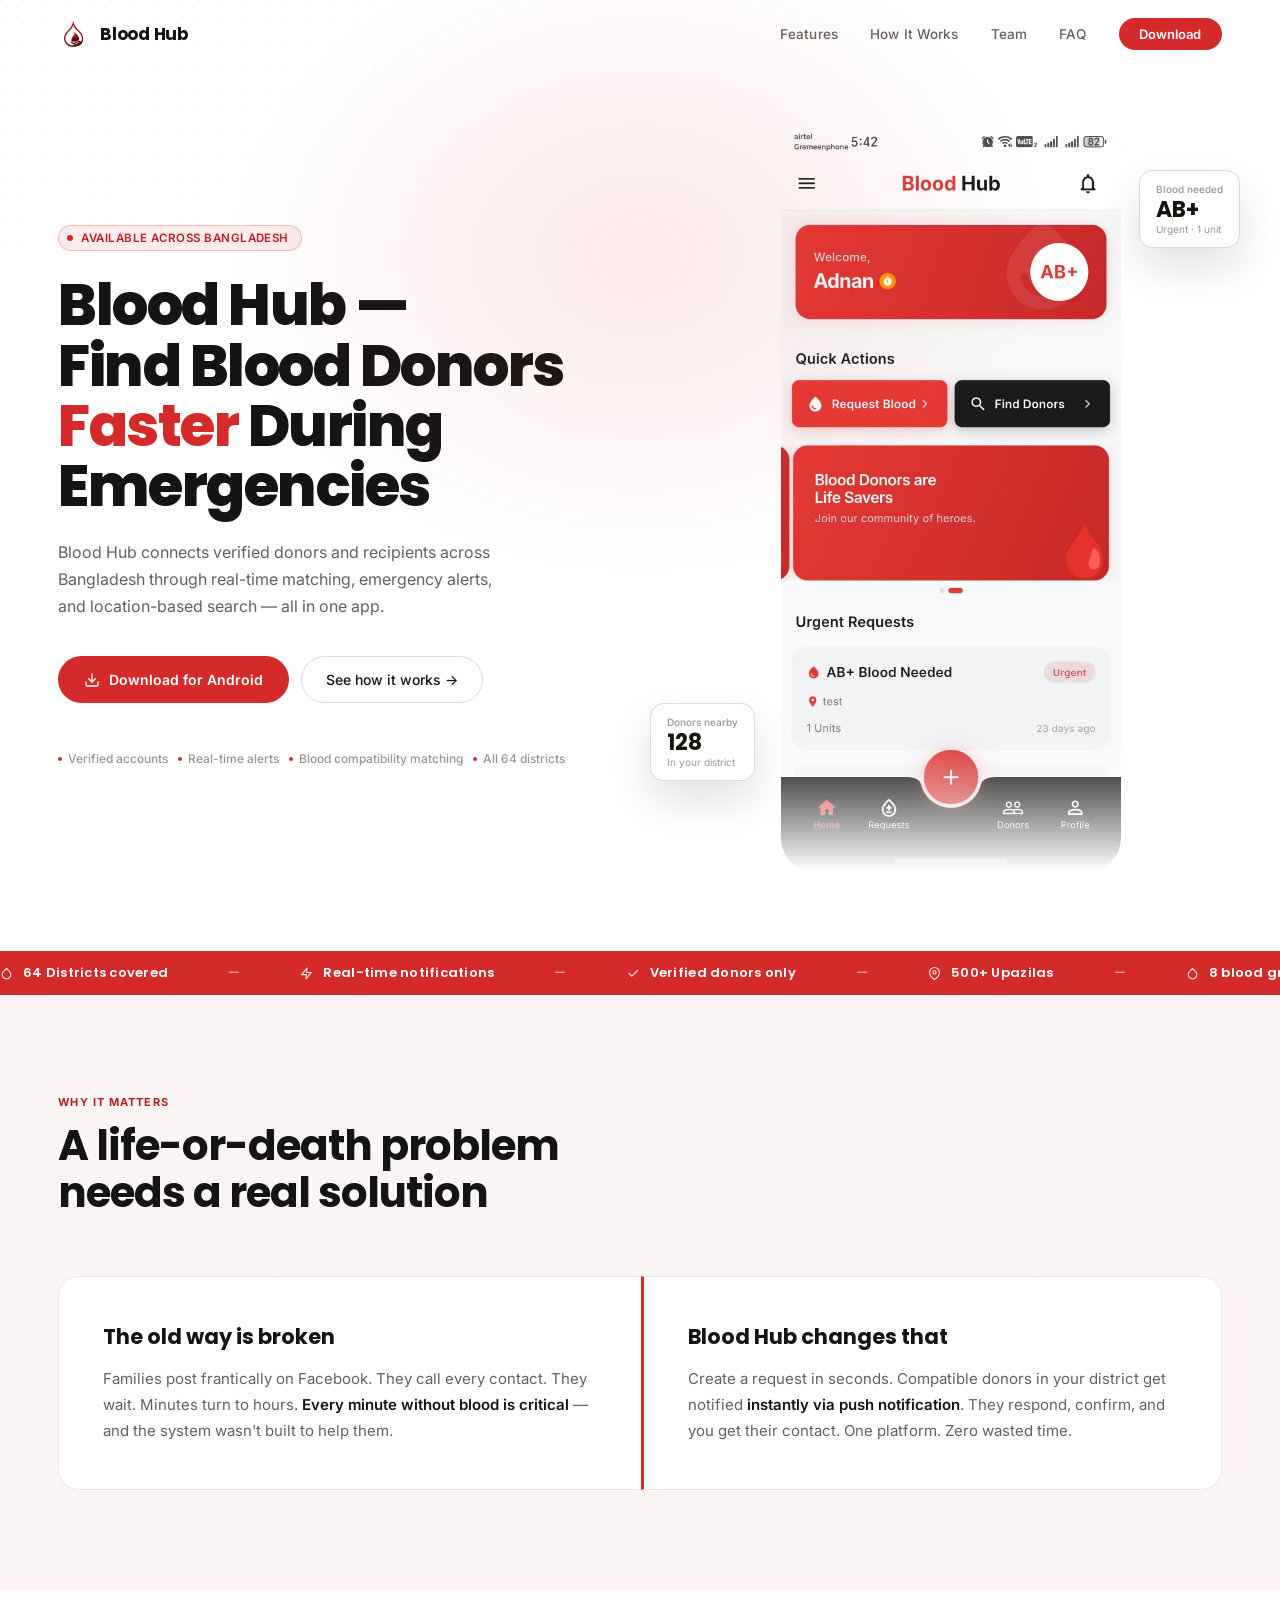
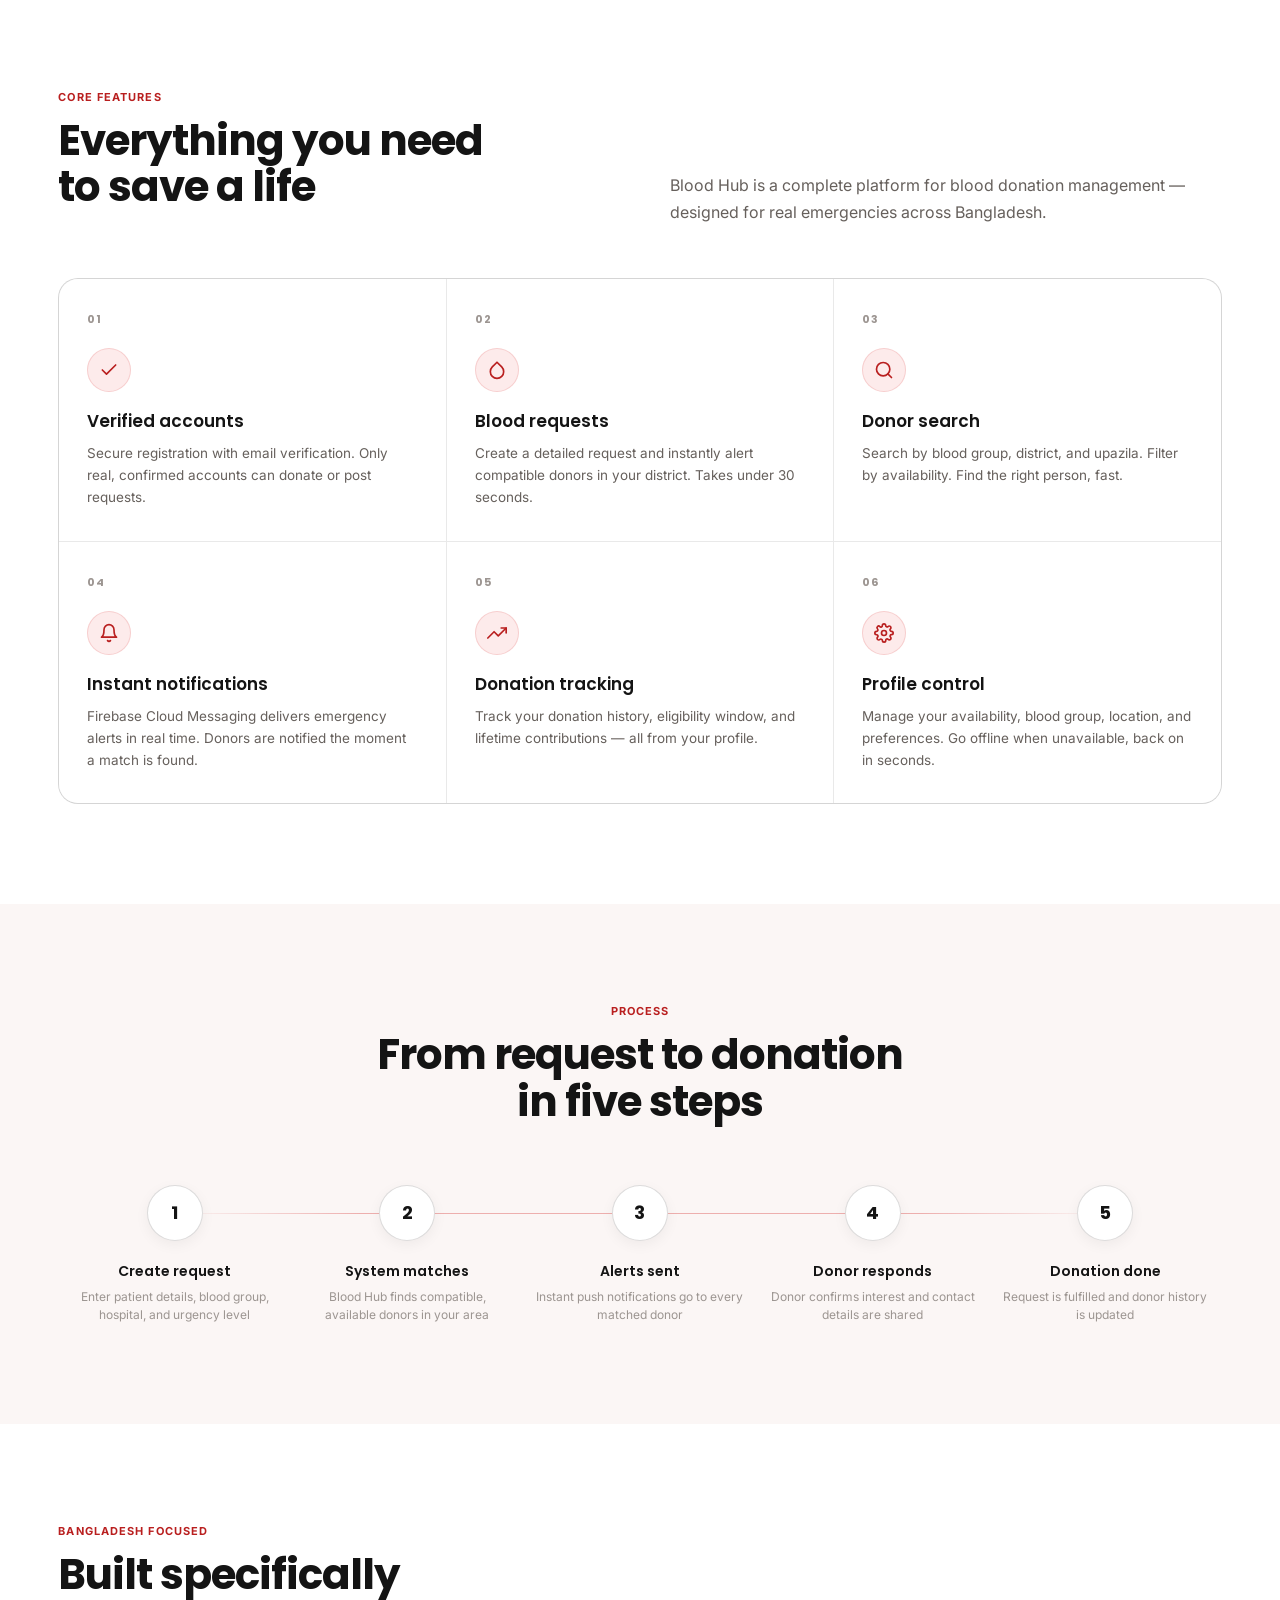
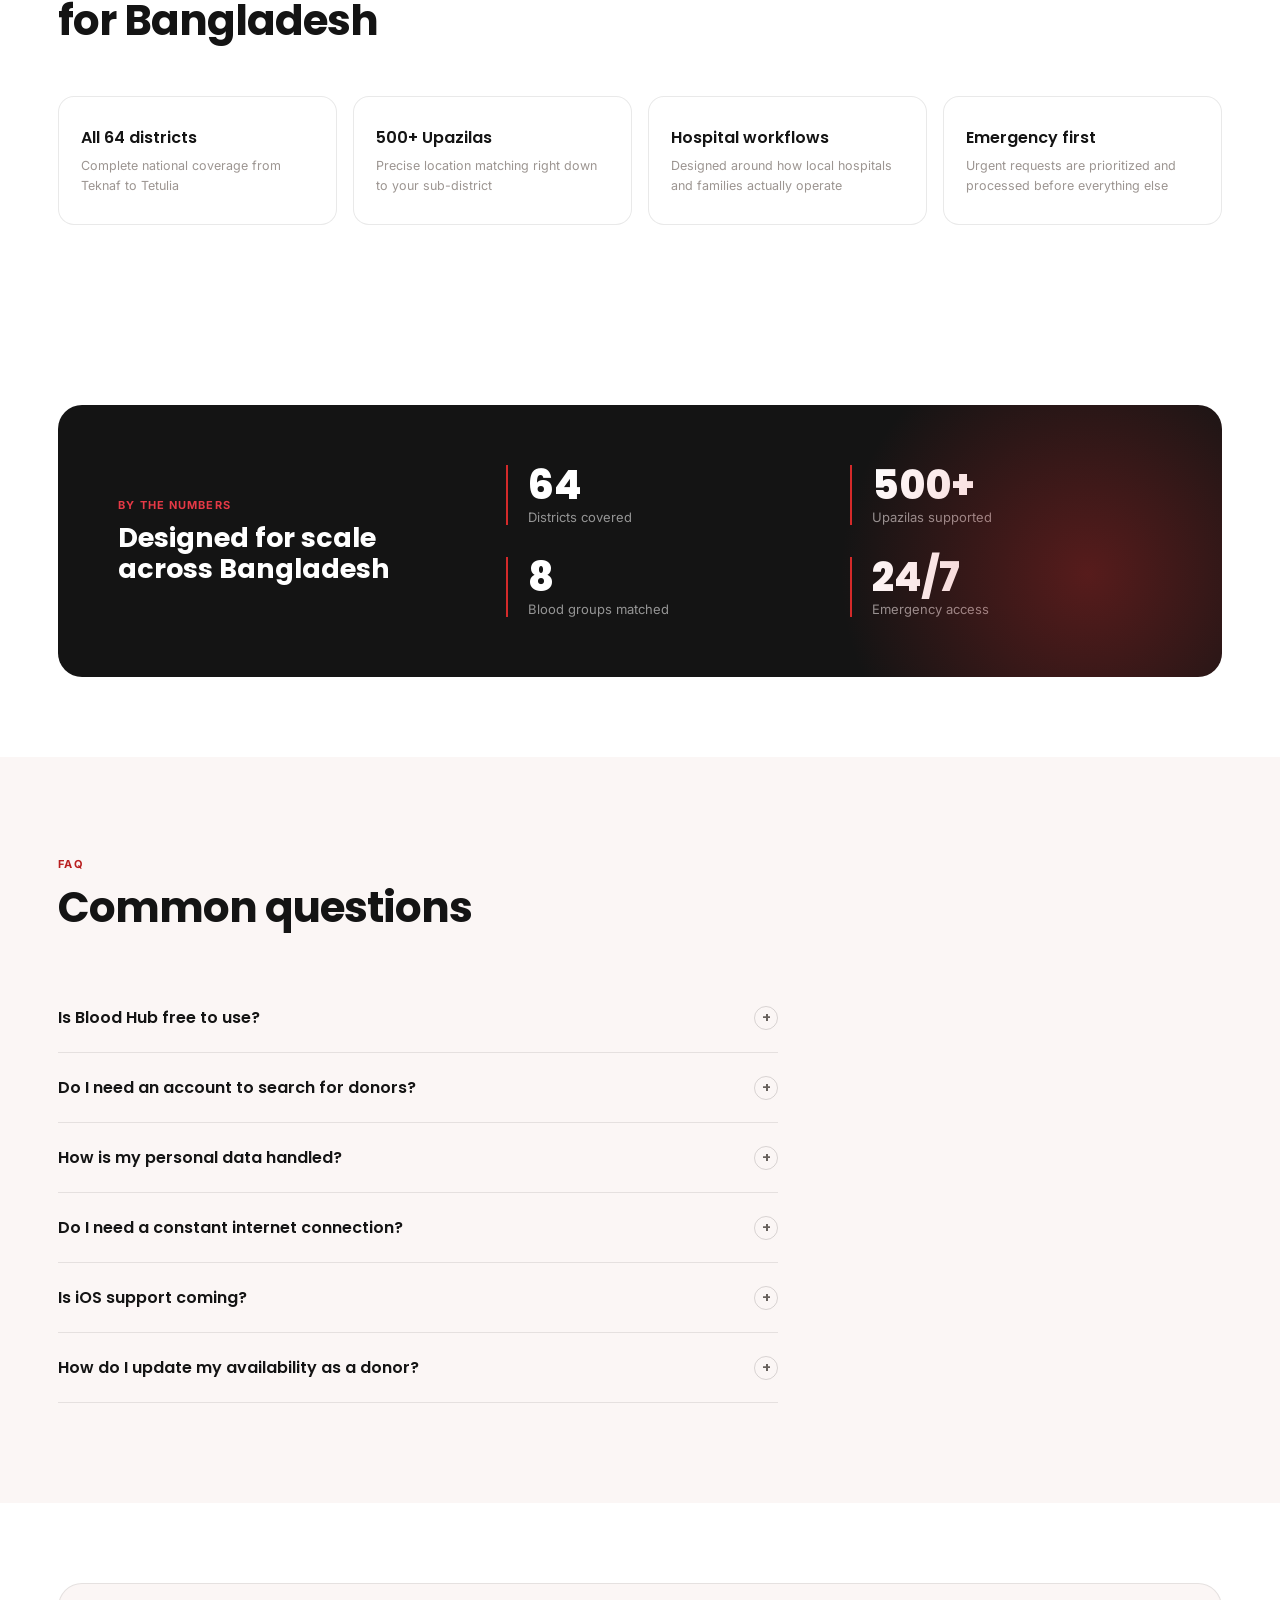
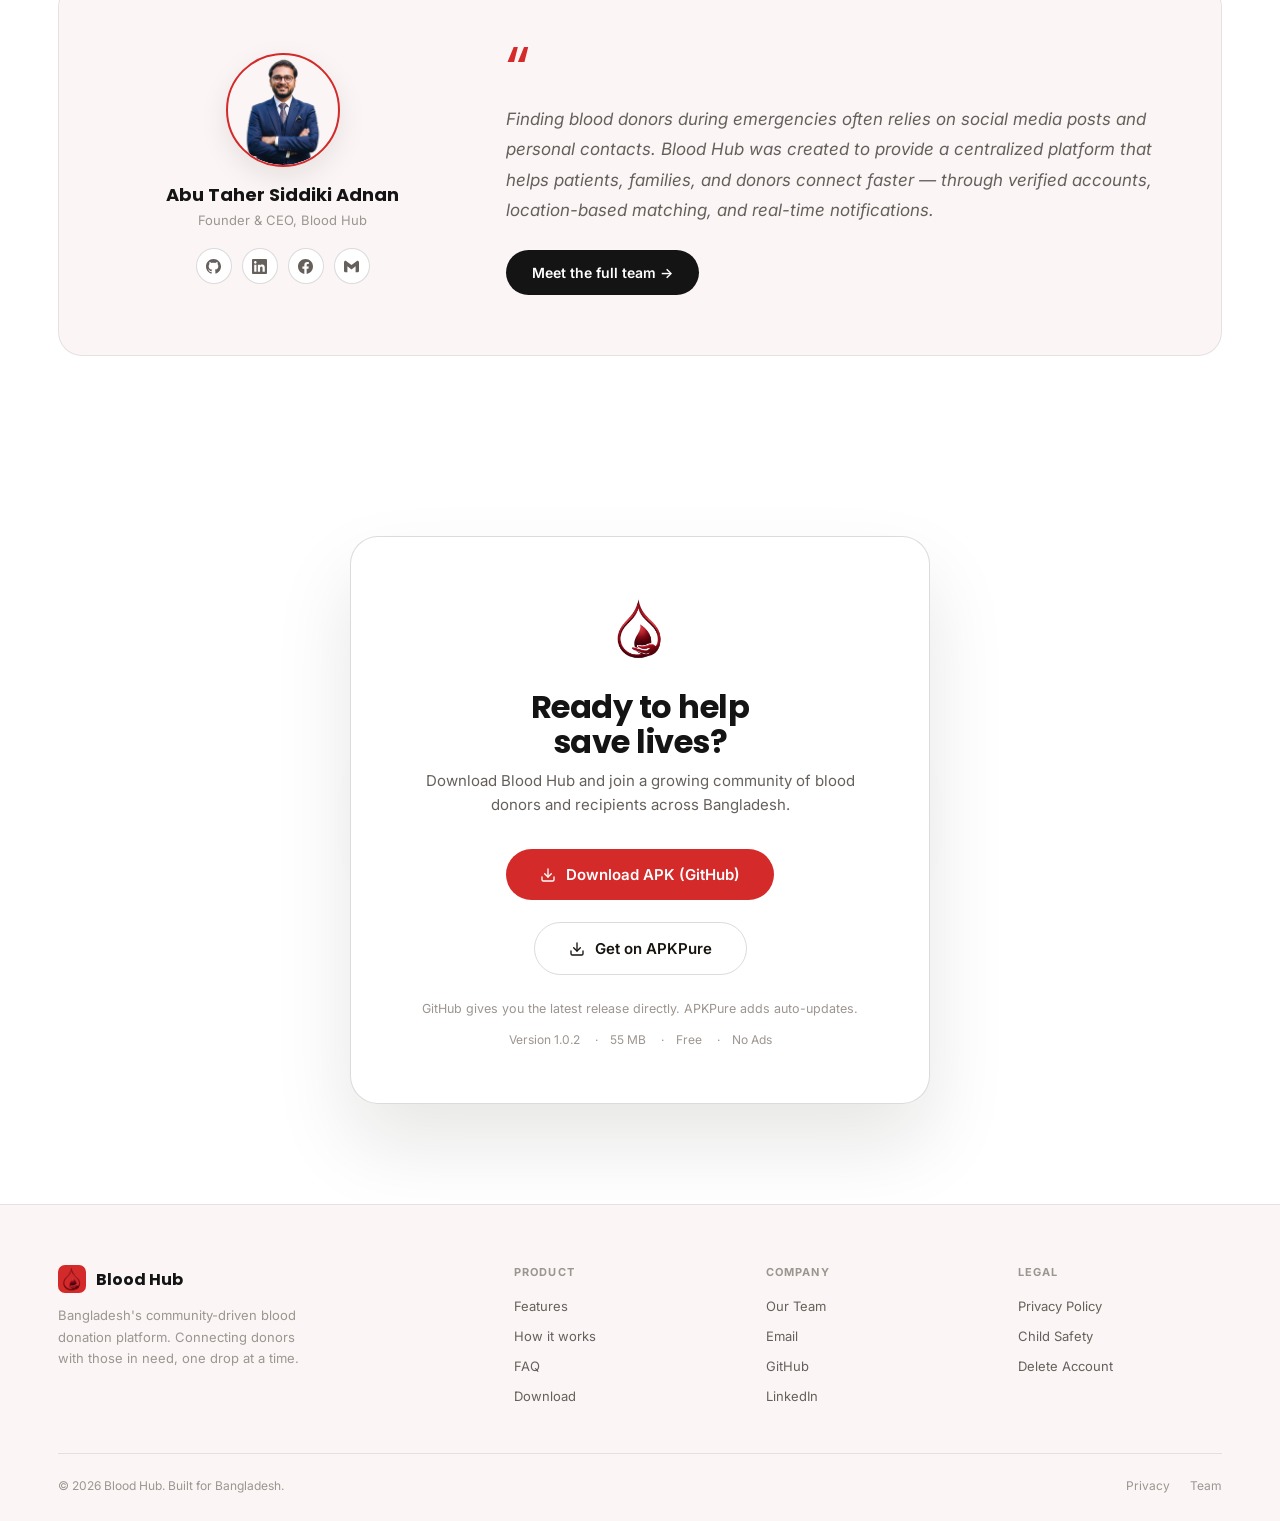
==== commit 99c305c6: "Save local changes before connecting to GitHub" ====
--- a/index.html
+++ b/index.html
@@ -1,606 +1,634 @@
-<!DOCTYPE html>
-<html lang="en">
-
-<head>
-  <meta charset="UTF-8">
-  <meta name="viewport" content="width=device-width, initial-scale=1.0">
-  <title>Blood Hub — Find Blood Donors Faster During Emergencies</title>
-  <meta name="description"
-    content="Blood Hub connects verified blood donors and recipients across Bangladesh through real-time matching, emergency alerts, and location-based search — all in one free app.">
-  <link rel="canonical" href="https://blood-hub-website.vercel.app/">
-  <meta property="og:title" content="Blood Hub — Find Blood Donors Faster During Emergencies">
-  <meta property="og:description"
-    content="A community. A network. A chance to save lives. Blood Hub connects verified donors and recipients across Bangladesh.">
-  <meta property="og:image" content="https://i.ibb.co.com/1txKKfhk/logo.png">
-  <meta property="og:type" content="website">
-  <link rel="icon" href="https://i.ibb.co.com/1txKKfhk/logo.png">
-  <link rel="preconnect" href="https://fonts.googleapis.com">
-  <link rel="preconnect" href="https://fonts.gstatic.com" crossorigin>
-  <link href="https://fonts.googleapis.com/css2?family=Poppins:wght@500;600;700;800&family=Inter:wght@300;400;500;600&family=Caveat:wght@600;700&display=swap" rel="stylesheet">
-  <link rel="stylesheet" href="assets/css/style.css">
-  <script type="application/ld+json">
-    {
-      "@context":"https://schema.org",
-      "@type":"MobileApplication",
-      "name":"Blood Hub",
-      "applicationCategory":"HealthApplication",
-      "operatingSystem":"Android",
-      "description":"Blood donation app for Bangladesh",
-      "url":"https://blood-hub-website.vercel.app/"
-    }
-  </script>
-</head>
-
-<body>
-
-  <!-- Mobile nav overlay -->
-  <div class="mobile-nav" id="mobileNav">
-    <a href="#features" onclick="closeMobileNav()">Features</a>
-    <a href="#how" onclick="closeMobileNav()">How It Works</a>
-    <a href="team.html" onclick="closeMobileNav()">Team</a>
-    <a href="#faq" onclick="closeMobileNav()">FAQ</a>
-    <a href="#download" onclick="closeMobileNav()" style="color:var(--red-2)">Download</a>
-  </div>
-
-  <!-- Navigation -->
-  <nav id="nav">
-    <div class="container">
-      <div class="nav-inner">
-        <a href="index.html" class="nav-logo">
-          <div class="nav-logo-mark"><img src="https://i.ibb.co.com/1txKKfhk/logo.png"
-              alt="Blood Hub logo - blood donation app for Bangladesh"></div>
-          <span>Blood Hub</span>
-        </a>
-        <div class="nav-links">
-          <a href="#features" class="nav-link">Features</a>
-          <a href="#how" class="nav-link">How It Works</a>
-          <a href="team.html" class="nav-link">Team</a>
-          <a href="#faq" class="nav-link">FAQ</a>
-          <a href="#download" class="nav-cta">Download</a>
-        </div>
-        <button class="hamburger" type="button" onclick="toggleMobileNav()" aria-label="Toggle navigation menu"
-          aria-expanded="false" aria-controls="mobileNav">
-          <span></span><span></span><span></span>
-        </button>
-      </div>
-    </div>
-  </nav>
-
-  <!-- Hero -->
-  <section class="hero">
-    <div class="container">
-      <div class="hero-inner">
-        <div>
-          <div class="hero-eyebrow">
-            <div class="eyebrow-dot"></div>Available across Bangladesh
-          </div>
-          <h1>Blood Hub — <br> Find Blood Donors <br> <em>Faster</em> During Emergencies</h1>
-          <p class="hero-desc">Blood Hub connects verified donors and recipients across Bangladesh through real-time
-            matching, emergency alerts, and location-based search — all in one app.</p>
-          <div class="hero-actions">
-            <a href="#download" class="btn-dl">
-              <svg width="16" height="16" viewBox="0 0 24 24" fill="none" stroke="currentColor" stroke-width="2"
-                stroke-linecap="round" stroke-linejoin="round">
-                <path d="M21 15v4a2 2 0 0 1-2 2H5a2 2 0 0 1-2-2v-4" />
-                <polyline points="7 10 12 15 17 10" />
-                <line x1="12" y1="15" x2="12" y2="3" />
-              </svg>
-              Download for Android
-            </a>
-            <a href="#how" class="btn-ghost">See how it works →</a>
-          </div>
-          <div class="trust-chips">
-            <div class="chip">Verified accounts</div>
-            <div class="chip">Real-time alerts</div>
-            <div class="chip">Blood compatibility matching</div>
-            <div class="chip">All 64 districts</div>
-          </div>
-        </div>
-
-        <!-- Hero Visual -->
-        <div class="hero-visual">
-          <div class="screenshot-stack">
-            <img src="assets/img/app-screenshot.jpg" loading="lazy"
-              alt="Blood Hub app home screen showing quick actions, urgent requests and donor search"
-              class="screenshot-main">
-          </div>
-          <div class="float-card float-card-1">
-            <div class="float-card-label">Blood needed</div>
-            <div class="float-card-value">AB+</div>
-            <div class="float-card-sub">Urgent · 1 unit</div>
-          </div>
-          <div class="float-card float-card-2">
-            <div class="float-card-label">Donors nearby</div>
-            <div class="float-card-value">128</div>
-            <div class="float-card-sub">In your district</div>
-          </div>
-        </div>
-      </div>
-    </div>
-  </section>
-
-  <!-- Urgency strip -->
-  <div class="urgency-strip">
-    <div class="strip-track">
-      <div class="strip-item">🩸 64 Districts covered</div>
-      <div class="strip-item strip-sep">—</div>
-      <div class="strip-item">⚡ Real-time notifications</div>
-      <div class="strip-item strip-sep">—</div>
-      <div class="strip-item">✓ Verified donors only</div>
-      <div class="strip-item strip-sep">—</div>
-      <div class="strip-item">🗺 500+ Upazilas</div>
-      <div class="strip-item strip-sep">—</div>
-      <div class="strip-item">🩸 8 blood groups matched</div>
-      <div class="strip-item strip-sep">—</div>
-      <div class="strip-item">📱 Free · No ads · Android 5.0+</div>
-      <div class="strip-item strip-sep">—</div>
-      <!-- duplicate for seamless loop -->
-      <div class="strip-item">🩸 64 Districts covered</div>
-      <div class="strip-item strip-sep">—</div>
-      <div class="strip-item">⚡ Real-time notifications</div>
-      <div class="strip-item strip-sep">—</div>
-      <div class="strip-item">✓ Verified donors only</div>
-      <div class="strip-item strip-sep">—</div>
-      <div class="strip-item">🗺 500+ Upazilas</div>
-      <div class="strip-item strip-sep">—</div>
-      <div class="strip-item">🩸 8 blood groups matched</div>
-      <div class="strip-item strip-sep">—</div>
-      <div class="strip-item">📱 Free · No ads · Android 5.0+</div>
-      <div class="strip-item strip-sep">—</div>
-    </div>
-  </div>
-
-  <!-- Problem / Solution -->
-  <section class="section section-alt">
-    <div class="container">
-      <div class="fade-in">
-        <span class="eyebrow-label">Why it matters</span>
-        <h2>A life-or-death problem<br>needs a real solution</h2>
-      </div>
-      <div class="problem-grid fade-in">
-        <div class="problem-card">
-          <div class="card-title">The old way is broken</div>
-          <p class="card-body">Families post frantically on Facebook. They call every contact. They wait. Minutes turn
-            to hours. <strong>Every minute without blood is critical</strong> — and the system wasn't built to help
-            them.</p>
-        </div>
-        <div class="problem-card">
-          <div class="card-title">Blood Hub changes that</div>
-          <p class="card-body">Create a request in seconds. Compatible donors in your district get notified
-            <strong>instantly via push notification</strong>. They respond, confirm, and you get their contact. One
-            platform. Zero wasted time.
-          </p>
-        </div>
-      </div>
-    </div>
-  </section>
-
-  <!-- Features -->
-  <section class="section" id="features">
-    <div class="container">
-      <div class="features-header fade-in">
-        <div>
-          <span class="eyebrow-label">Core features</span>
-          <h2>Everything you need<br>to save a life</h2>
-        </div>
-        <p class="section-desc">Blood Hub is a complete platform for blood donation management — designed for real
-          emergencies across Bangladesh.</p>
-      </div>
-      <div class="features-grid fade-in">
-        <div class="feature-cell">
-          <div class="feature-num">01</div>
-          <div class="feature-icon-wrap">✓</div>
-          <div class="feature-title">Verified accounts</div>
-          <p class="feature-desc">Secure registration with email verification. Only real, confirmed accounts can donate
-            or post requests.</p>
-        </div>
-        <div class="feature-cell">
-          <div class="feature-num">02</div>
-          <div class="feature-icon-wrap">🩸</div>
-          <div class="feature-title">Blood requests</div>
-          <p class="feature-desc">Create a detailed request and instantly alert compatible donors in your district.
-            Takes under 30 seconds.</p>
-        </div>
-        <div class="feature-cell">
-          <div class="feature-num">03</div>
-          <div class="feature-icon-wrap">🔍</div>
-          <div class="feature-title">Donor search</div>
-          <p class="feature-desc">Search by blood group, district, and upazila. Filter by availability. Find the right
-            person, fast.</p>
-        </div>
-        <div class="feature-cell">
-          <div class="feature-num">04</div>
-          <div class="feature-icon-wrap">🔔</div>
-          <div class="feature-title">Instant notifications</div>
-          <p class="feature-desc">Firebase Cloud Messaging delivers emergency alerts in real time. Donors are notified
-            the moment a match is found.</p>
-        </div>
-        <div class="feature-cell">
-          <div class="feature-num">05</div>
-          <div class="feature-icon-wrap">📈</div>
-          <div class="feature-title">Donation tracking</div>
-          <p class="feature-desc">Track your donation history, eligibility window, and lifetime contributions — all from
-            your profile.</p>
-        </div>
-        <div class="feature-cell">
-          <div class="feature-num">06</div>
-          <div class="feature-icon-wrap">⚙️</div>
-          <div class="feature-title">Profile control</div>
-          <p class="feature-desc">Manage your availability, blood group, location, and preferences. Go offline when
-            unavailable, back on in seconds.</p>
-        </div>
-      </div>
-    </div>
-  </section>
-
-  <!-- How It Works -->
-  <section class="section section-alt" id="how">
-    <div class="container">
-      <div style="text-align:center" class="fade-in">
-        <span class="eyebrow-label">Process</span>
-        <h2>From request to donation<br>in five steps</h2>
-      </div>
-      <div class="steps-wrap fade-in">
-        <div class="step-item">
-          <div class="step-num">1</div>
-          <div class="step-title">Create request</div>
-          <p class="step-desc">Enter patient details, blood group, hospital, and urgency level</p>
-        </div>
-        <div class="step-item">
-          <div class="step-num">2</div>
-          <div class="step-title">System matches</div>
-          <p class="step-desc">Blood Hub finds compatible, available donors in your area</p>
-        </div>
-        <div class="step-item">
-          <div class="step-num">3</div>
-          <div class="step-title">Alerts sent</div>
-          <p class="step-desc">Instant push notifications go to every matched donor</p>
-        </div>
-        <div class="step-item">
-          <div class="step-num">4</div>
-          <div class="step-title">Donor responds</div>
-          <p class="step-desc">Donor confirms interest and contact details are shared</p>
-        </div>
-        <div class="step-item">
-          <div class="step-num">5</div>
-          <div class="step-title">Donation done</div>
-          <p class="step-desc">Request is fulfilled and donor history is updated</p>
-        </div>
-      </div>
-    </div>
-  </section>
-
-  <!-- Built for Bangladesh -->
-  <section class="section">
-    <div class="container">
-      <div class="fade-in">
-        <span class="eyebrow-label">Bangladesh focused</span>
-        <h2>Built specifically<br>for Bangladesh</h2>
-      </div>
-      <div class="bd-grid fade-in">
-        <div class="bd-card">
-          <div class="bd-card-title">All 64 districts</div>
-          <p class="bd-card-desc">Complete national coverage from Teknaf to Tetulia</p>
-        </div>
-        <div class="bd-card">
-          <div class="bd-card-title">500+ Upazilas</div>
-          <p class="bd-card-desc">Precise location matching right down to your sub-district</p>
-        </div>
-        <div class="bd-card">
-          <div class="bd-card-title">Hospital workflows</div>
-          <p class="bd-card-desc">Designed around how local hospitals and families actually operate</p>
-        </div>
-        <div class="bd-card">
-          <div class="bd-card-title">Emergency first</div>
-          <p class="bd-card-desc">Urgent requests are prioritized and processed before everything else</p>
-        </div>
-      </div>
-    </div>
-  </section>
-
-  <!-- Stats -->
-  <section class="stats-section">
-    <div class="container">
-      <div class="stats-inner fade-in">
-        <div class="stats-label-col">
-          <span class="eyebrow-label">By the numbers</span>
-          <h3>Designed for scale across Bangladesh</h3>
-        </div>
-        <div class="stats-grid">
-          <div class="stat-item">
-            <div class="stat-num">64</div>
-            <div class="stat-lbl">Districts covered</div>
-          </div>
-          <div class="stat-item">
-            <div class="stat-num">500+</div>
-            <div class="stat-lbl">Upazilas supported</div>
-          </div>
-          <div class="stat-item">
-            <div class="stat-num">8</div>
-            <div class="stat-lbl">Blood groups matched</div>
-          </div>
-          <div class="stat-item">
-            <div class="stat-num">24/7</div>
-            <div class="stat-lbl">Emergency access</div>
-          </div>
-        </div>
-      </div>
-    </div>
-  </section>
-
-  <!-- FAQ -->
-  <section class="section section-alt" id="faq">
-    <div class="container">
-      <div class="fade-in">
-        <span class="eyebrow-label">FAQ</span>
-        <h2>Common questions</h2>
-      </div>
-      <div class="faq-list fade-in">
-        <div class="faq-item">
-          <button class="faq-q" onclick="toggleFaq(this)">
-            Is Blood Hub free to use?
-            <span class="faq-icon">+</span>
-          </button>
-          <div class="faq-a">
-            <p>Yes — Blood Hub is completely free. There are no ads, no subscription fees, and no hidden costs. It's a
-              community platform built for public good.</p>
-          </div>
-        </div>
-        <div class="faq-item">
-          <button class="faq-q" onclick="toggleFaq(this)">
-            Do I need an account to search for donors?
-            <span class="faq-icon">+</span>
-          </button>
-          <div class="faq-a">
-            <p>You need a verified account to post requests and contact donors. This is to protect donors from spam and
-              ensure all interactions are between real, verified users.</p>
-          </div>
-        </div>
-        <div class="faq-item">
-          <button class="faq-q" onclick="toggleFaq(this)">
-            How is my personal data handled?
-            <span class="faq-icon">+</span>
-          </button>
-          <div class="faq-a">
-            <p>Your data is used only for matching you with blood requests or donors in your area. Contact information
-              is shared only when a donor explicitly accepts a request. We do not sell or share your data with third
-              parties.</p>
-          </div>
-        </div>
-        <div class="faq-item">
-          <button class="faq-q" onclick="toggleFaq(this)">
-            Do I need a constant internet connection?
-            <span class="faq-icon">+</span>
-          </button>
-          <div class="faq-a">
-            <p>An internet connection is required to post requests, receive notifications, and search for donors in real
-              time. Basic profile information is cached locally for offline viewing.</p>
-          </div>
-        </div>
-        <div class="faq-item">
-          <button class="faq-q" onclick="toggleFaq(this)">
-            Is iOS support coming?
-            <span class="faq-icon">+</span>
-          </button>
-          <div class="faq-a">
-            <p>Blood Hub currently supports Android 5.0 and above. iOS support is being planned. You can reach out via
-              email to be notified when it launches.</p>
-          </div>
-        </div>
-        <div class="faq-item">
-          <button class="faq-q" onclick="toggleFaq(this)">
-            How do I update my availability as a donor?
-            <span class="faq-icon">+</span>
-          </button>
-          <div class="faq-a">
-            <p>From your profile page, you can toggle your availability on or off at any time. When you're marked
-              unavailable, you won't receive donation request notifications.</p>
-          </div>
-        </div>
-      </div>
-    </div>
-  </section>
-
-  <!-- Founder spotlight (home preview) -->
-  <section class="founder-section">
-    <div class="container">
-      <div class="founder-inner fade-in">
-        <div class="founder-left">
-          <div class="founder-avatar" style="background:none;border:none;overflow:hidden;padding:0;"><img
-              src="https://i.ibb.co.com/Psbd7tCj/1.jpg" loading="lazy"
-              alt="Abu Taher Siddiki Adnan, Founder of Blood Hub - blood donation app creator"
-              style="width:100%;height:100%;object-fit:cover;border-radius:50%;"></div>
-          <div class="founder-name">Abu Taher Siddiki Adnan</div>
-          <div class="founder-role">Founder &amp; CEO, Blood Hub</div>
-          <div class="founder-socials">
-            <a href="https://github.com/Abu-Taher-Siddiki-Adnan" target="_blank" rel="noopener" class="social-btn"
-              title="GitHub">
-              <svg width="15" height="15" viewBox="0 0 24 24" fill="currentColor">
-                <path
-                  d="M12 0c-6.626 0-12 5.373-12 12 0 5.302 3.438 9.8 8.207 11.387.599.111.793-.261.793-.577v-2.234c-3.338.726-4.033-1.416-4.033-1.416-.546-1.387-1.333-1.756-1.333-1.756-1.089-.745.083-.729.083-.729 1.205.084 1.839 1.237 1.839 1.237 1.07 1.834 2.807 1.304 3.492.997.107-.775.418-1.305.762-1.604-2.665-.305-5.467-1.334-5.467-5.931 0-1.311.469-2.381 1.236-3.221-.124-.303-.535-1.524.117-3.176 0 0 1.008-.322 3.301 1.23.957-.266 1.983-.399 3.003-.404 1.02.005 2.047.138 3.006.404 2.291-1.552 3.297-1.23 3.297-1.23.653 1.653.242 2.874.118 3.176.77.84 1.235 1.911 1.235 3.221 0 4.609-2.807 5.624-5.479 5.921.43.372.823 1.102.823 2.222v3.293c0 .319.192.694.801.576 4.765-1.589 8.199-6.086 8.199-11.386 0-6.627-5.373-12-12-12z" />
-              </svg>
-            </a>
-            <a href="https://www.linkedin.com/in/abu-taher-siddiki-adnan/" target="_blank" rel="noopener"
-              class="social-btn" title="LinkedIn">
-              <svg width="15" height="15" viewBox="0 0 24 24" fill="currentColor">
-                <path
-                  d="M20.447 20.452h-3.554v-5.569c0-1.328-.027-3.037-1.852-3.037-1.853 0-2.136 1.445-2.136 2.939v5.667H9.351V9h3.414v1.561h.046c.477-.9 1.637-1.85 3.37-1.85 3.601 0 4.267 2.37 4.267 5.455v6.286zM5.337 7.433c-1.144 0-2.063-.926-2.063-2.065 0-1.138.92-2.063 2.063-2.063 1.14 0 2.064.925 2.064 2.063 0 1.139-.925 2.065-2.064 2.065zm1.782 13.019H3.555V9h3.564v11.452zM22.225 0H1.771C.792 0 0 .774 0 1.729v20.542C0 23.227.792 24 1.771 24h20.451C23.2 24 24 23.227 24 22.271V1.729C24 .774 23.2 0 22.222 0h.003z" />
-              </svg>
-            </a>
-            <a href="https://www.facebook.com/adnan.siddik.282" target="_blank" rel="noopener" class="social-btn"
-              title="Facebook">
-              <svg width="15" height="15" viewBox="0 0 24 24" fill="currentColor">
-                <path
-                  d="M24 12.073c0-6.627-5.373-12-12-12s-12 5.373-12 12c0 5.99 4.388 10.954 10.125 11.854v-8.385H7.078v-3.47h3.047V9.43c0-3.007 1.792-4.669 4.533-4.669 1.312 0 2.686.235 2.686.235v2.953H15.83c-1.491 0-1.956.925-1.956 1.874v2.25h3.328l-.532 3.47h-2.796v8.385C19.612 23.027 24 18.062 24 12.073z" />
-              </svg>
-            </a>
-            <a href="mailto:abutahersiddikiadnan@gmail.com" class="social-btn" title="Email">
-              <svg width="15" height="15" viewBox="0 0 24 24" fill="currentColor">
-                <path
-                  d="M24 5.457v13.909c0 .904-.732 1.636-1.636 1.636h-3.819V11.73L12 16.64l-6.545-4.91v9.273H1.636A1.636 1.636 0 0 1 0 19.366V5.457c0-2.023 2.309-3.178 3.927-1.964L5.455 4.64 12 9.548l6.545-4.91 1.528-1.145C21.69 2.28 24 3.434 24 5.457z" />
-              </svg>
-            </a>
-          </div>
-        </div>
-        <div>
-          <blockquote class="founder-quote">
-            Finding blood donors during emergencies often relies on social media posts and personal contacts. Blood Hub
-            was created to provide a centralized platform that helps patients, families, and donors connect faster —
-            through verified accounts, location-based matching, and real-time notifications.
-          </blockquote>
-          <div class="founder-more">
-            <a href="team.html" class="btn-black">Meet the full team →</a>
-          </div>
-        </div>
-      </div>
-    </div>
-  </section>
-
-  <!-- Download -->
-  <section class="download-section" id="download">
-    <div class="container">
-      <div class="download-card fade-in">
-        <div class="dl-logo"><img src="https://i.ibb.co.com/1txKKfhk/logo.png" loading="lazy"
-            alt="Blood Hub app icon - blood donation app for Bangladesh"></div>
-        <h2 class="dl-title">Ready to help<br>save lives?</h2>
-        <p class="dl-desc">Download Blood Hub and join a growing community of blood donors and recipients across
-          Bangladesh.</p>
-        <div class="dl-actions">
-          <a href="https://github.com/Abu-Taher-Siddiki-Adnan/Blood-Hub-App/releases/download/v1.0.2/blood-hub-v1.0.2.apk"
-            class="dl-btn">
-            <svg width="16" height="16" viewBox="0 0 24 24" fill="none" stroke="currentColor" stroke-width="2"
-              stroke-linecap="round" stroke-linejoin="round">
-              <path d="M21 15v4a2 2 0 0 1-2 2H5a2 2 0 0 1-2-2v-4" />
-              <polyline points="7 10 12 15 17 10" />
-              <line x1="12" y1="15" x2="12" y2="3" />
-            </svg>
-            GitHub
-          </a>
-          <a href="https://d.apkpure.com/b/APK/org.bloodhub.app?version=latest" class="dl-btn" target="_blank"
-            rel="noopener">
-            <svg width="16" height="16" viewBox="0 0 24 24" fill="none" stroke="currentColor" stroke-width="2"
-              stroke-linecap="round" stroke-linejoin="round">
-              <path d="M21 15v4a2 2 0 0 1-2 2H5a2 2 0 0 1-2-2v-4" />
-              <polyline points="7 10 12 15 17 10" />
-              <line x1="12" y1="15" x2="12" y2="3" />
-            </svg>
-            APKPure
-          </a>
-        </div>
-        <div class="dl-meta">
-          <span>Version 1.0.2</span>
-          <span>55 MB</span>
-          <span>Free</span>
-          <span>No Ads</span>
-        </div>
-      </div>
-    </div>
-  </section>
-
-  <!-- Footer -->
-  <footer>
-    <div class="container">
-      <div class="footer-grid">
-        <div>
-          <div class="footer-brand">
-            <div class="footer-brand-mark"><img src="https://i.ibb.co.com/1txKKfhk/logo.png" loading="lazy"
-                alt="Blood Hub logo"></div>
-            <span class="footer-brand-name">Blood Hub</span>
-          </div>
-          <p class="footer-tagline">Bangladesh's community-driven blood donation platform. Connecting donors with those
-            in need, one drop at a time.</p>
-        </div>
-        <div>
-          <div class="footer-col-title">Product</div>
-          <ul class="footer-links">
-            <li><a href="#features">Features</a></li>
-            <li><a href="#how">How it works</a></li>
-            <li><a href="#faq">FAQ</a></li>
-            <li><a href="#download">Download</a></li>
-          </ul>
-        </div>
-        <div>
-          <div class="footer-col-title">Company</div>
-          <ul class="footer-links">
-            <li><a href="team.html">Our Team</a></li>
-            <li><a href="mailto:abutahersiddikiadnan@gmail.com">Email</a></li>
-            <li><a href="https://github.com/Abu-Taher-Siddiki-Adnan" target="_blank" rel="noopener">GitHub</a></li>
-            <li><a href="https://www.linkedin.com/in/abu-taher-siddiki-adnan/" target="_blank"
-                rel="noopener">LinkedIn</a></li>
-          </ul>
-        </div>
-        <div>
-          <div class="footer-col-title">Legal</div>
-          <ul class="footer-links">
-            <li><a href="privacy-policy.html">Privacy Policy</a></li>
-            <li><a href="child-safety.html">Child Safety</a></li>
-            <li><a href="delete-account.html">Delete Account</a></li>
-          </ul>
-        </div>
-      </div>
-      <div class="footer-bottom">
-        <div class="footer-copy">© 2026 Blood Hub. Built for Bangladesh.</div>
-        <div class="footer-legal">
-          <a href="privacy-policy.html">Privacy</a>
-          <a href="team.html">Team</a>
-        </div>
-      </div>
-    </div>
-  </footer>
-
-  <script>
-    const nav = document.getElementById('nav');
-    const mobileNav = document.getElementById('mobileNav');
-    const hamburger = document.querySelector('.hamburger');
-
-    window.addEventListener('scroll', () => {
-      nav.classList.toggle('scrolled', window.scrollY > 40);
-    });
-
-    function setMobileNavState(isOpen) {
-      mobileNav.classList.toggle('open', isOpen);
-      document.body.classList.toggle('menu-open', isOpen);
-      if (hamburger) {
-        hamburger.setAttribute('aria-expanded', String(isOpen));
-      }
-    }
-
-    function openMobileNav() { setMobileNavState(true); }
-    function closeMobileNav() { setMobileNavState(false); }
-    function toggleMobileNav() {
-      const isOpen = mobileNav.classList.contains('open');
-      setMobileNavState(!isOpen);
-    }
-
-    mobileNav.addEventListener('click', (event) => {
-      if (event.target === mobileNav) closeMobileNav();
-    });
-
-    document.querySelectorAll('.mobile-nav a').forEach((link) => {
-      link.addEventListener('click', closeMobileNav);
-    });
-
-    document.addEventListener('keydown', (event) => {
-      if (event.key === 'Escape') closeMobileNav();
-    });
-
-    function toggleFaq(btn) {
-      const item = btn.closest('.faq-item');
-      const isOpen = item.classList.contains('open');
-      document.querySelectorAll('.faq-item.open').forEach(i => i.classList.remove('open'));
-      if (!isOpen) item.classList.add('open');
-    }
-
-    const observer = new IntersectionObserver((entries) => {
-      entries.forEach((e, i) => {
-        if (e.isIntersecting) {
-          setTimeout(() => e.target.classList.add('visible'), i * 80);
-          observer.unobserve(e.target);
-        }
-      });
-    }, { threshold: 0.1 });
-    document.querySelectorAll('.fade-in').forEach(el => observer.observe(el));
-  </script>
-</body>
-
-</html>
+<!DOCTYPE html>
+<html lang="en">
+
+<head>
+  <meta charset="UTF-8">
+  <meta name="viewport" content="width=device-width, initial-scale=1.0">
+  <title>Blood Hub — Find Blood Donors Faster During Emergencies</title>
+  <meta name="description"
+    content="Blood Hub connects verified blood donors and recipients across Bangladesh through real-time matching, emergency alerts, and location-based search — all in one free app.">
+  <link rel="canonical" href="https://blood-hub-website.vercel.app/">
+  <meta property="og:title" content="Blood Hub — Find Blood Donors Faster During Emergencies">
+  <meta property="og:description"
+    content="A community. A network. A chance to save lives. Blood Hub connects verified donors and recipients across Bangladesh.">
+  <meta property="og:image" content="assets/img/logo.png">
+  <meta property="og:type" content="website">
+  <link rel="icon" href="assets/img/logo.png">
+  <link rel="preconnect" href="https://fonts.googleapis.com">
+  <link rel="preconnect" href="https://fonts.gstatic.com" crossorigin>
+  <link href="https://fonts.googleapis.com/css2?family=Poppins:wght@500;600;700;800&family=Inter:wght@300;400;500;600&family=Caveat:wght@600;700&display=swap" rel="stylesheet">
+  <link rel="stylesheet" href="assets/css/style.css">
+  <script type="application/ld+json">
+    {
+      "@context":"https://schema.org",
+      "@type":"MobileApplication",
+      "name":"Blood Hub",
+      "applicationCategory":"HealthApplication",
+      "operatingSystem":"Android",
+      "description":"Blood donation app connecting verified donors and recipients across Bangladesh through real-time matching, emergency alerts, and location-based search.",
+      "url":"https://blood-hub-website.vercel.app/",
+      "downloadUrl":"https://github.com/Abu-Taher-Siddiki-Adnan/Blood-Hub-App/releases/download/v1.0.2/blood-hub-v1.0.2.apk",
+      "softwareVersion":"1.0.2",
+      "offers":{
+        "@type":"Offer",
+        "price":"0",
+        "priceCurrency":"BDT"
+      },
+      "author":{
+        "@type":"Person",
+        "name":"Abu Taher Siddiki Adnan",
+        "sameAs":[
+          "https://github.com/Abu-Taher-Siddiki-Adnan",
+          "https://www.linkedin.com/in/abu-taher-siddiki-adnan/"
+        ]
+      }
+    }
+  </script>
+</head>
+
+<body>
+
+  <!-- Mobile nav overlay -->
+  <div class="mobile-nav" id="mobileNav">
+    <a href="#features" onclick="closeMobileNav()">Features</a>
+    <a href="#how" onclick="closeMobileNav()">How It Works</a>
+    <a href="team.html" onclick="closeMobileNav()">Team</a>
+    <a href="#faq" onclick="closeMobileNav()">FAQ</a>
+    <a href="#download" onclick="closeMobileNav()" style="color:var(--red-2)">Download</a>
+  </div>
+
+  <!-- Navigation -->
+  <nav id="nav">
+    <div class="container">
+      <div class="nav-inner">
+        <a href="index.html" class="nav-logo">
+          <div class="nav-logo-mark"><img src="assets/img/logo.png"
+              alt="Blood Hub logo - blood donation app for Bangladesh"></div>
+          <span>Blood Hub</span>
+        </a>
+        <div class="nav-links">
+          <a href="#features" class="nav-link">Features</a>
+          <a href="#how" class="nav-link">How It Works</a>
+          <a href="team.html" class="nav-link">Team</a>
+          <a href="#faq" class="nav-link">FAQ</a>
+          <a href="#download" class="nav-cta">Download</a>
+        </div>
+        <button class="hamburger" type="button" onclick="toggleMobileNav()" aria-label="Toggle navigation menu"
+          aria-expanded="false" aria-controls="mobileNav">
+          <span></span><span></span><span></span>
+        </button>
+      </div>
+    </div>
+  </nav>
+
+  <!-- Hero -->
+  <section class="hero">
+    <div class="container">
+      <div class="hero-inner">
+        <div>
+          <div class="hero-eyebrow">
+            <div class="eyebrow-dot"></div>Available across Bangladesh
+          </div>
+          <h1>Blood Hub — <br> Find Blood Donors <br> <em>Faster</em> During Emergencies</h1>
+          <p class="hero-desc">Blood Hub connects verified donors and recipients across Bangladesh through real-time
+            matching, emergency alerts, and location-based search — all in one app.</p>
+          <div class="hero-actions">
+            <a href="#download" class="btn-dl">
+              <svg width="16" height="16" viewBox="0 0 24 24" fill="none" stroke="currentColor" stroke-width="2"
+                stroke-linecap="round" stroke-linejoin="round">
+                <path d="M21 15v4a2 2 0 0 1-2 2H5a2 2 0 0 1-2-2v-4" />
+                <polyline points="7 10 12 15 17 10" />
+                <line x1="12" y1="15" x2="12" y2="3" />
+              </svg>
+              Download for Android
+            </a>
+            <a href="#how" class="btn-ghost">See how it works →</a>
+          </div>
+          <div class="trust-chips">
+            <div class="chip">Verified accounts</div>
+            <div class="chip">Real-time alerts</div>
+            <div class="chip">Blood compatibility matching</div>
+            <div class="chip">All 64 districts</div>
+          </div>
+        </div>
+
+        <!-- Hero Visual -->
+        <div class="hero-visual">
+          <div class="screenshot-stack">
+            <img src="assets/img/app-screenshot.jpg" loading="lazy"
+              alt="Blood Hub app home screen showing quick actions, urgent requests and donor search"
+              class="screenshot-main">
+          </div>
+          <div class="float-card float-card-1">
+            <div class="float-card-label">Blood needed</div>
+            <div class="float-card-value">AB+</div>
+            <div class="float-card-sub">Urgent · 1 unit</div>
+          </div>
+          <div class="float-card float-card-2">
+            <div class="float-card-label">Donors nearby</div>
+            <div class="float-card-value">128</div>
+            <div class="float-card-sub">In your district</div>
+          </div>
+        </div>
+      </div>
+    </div>
+  </section>
+
+  <!-- Urgency strip -->
+  <div class="urgency-strip">
+    <div class="strip-track">
+      <div class="strip-item"><svg width="13" height="13" viewBox="0 0 24 24" fill="none" stroke="currentColor" stroke-width="2" stroke-linecap="round" stroke-linejoin="round"><path d="M12 2.69l5.66 5.66a8 8 0 1 1-11.31 0z" /></svg> 64 Districts covered</div>
+      <div class="strip-item strip-sep">—</div>
+      <div class="strip-item"><svg width="13" height="13" viewBox="0 0 24 24" fill="none" stroke="currentColor" stroke-width="2" stroke-linecap="round" stroke-linejoin="round"><polygon points="13 2 3 14 12 14 11 22 21 10 12 10 13 2" /></svg> Real-time notifications</div>
+      <div class="strip-item strip-sep">—</div>
+      <div class="strip-item"><svg width="13" height="13" viewBox="0 0 24 24" fill="none" stroke="currentColor" stroke-width="2" stroke-linecap="round" stroke-linejoin="round"><path d="M20 6L9 17l-5-5" /></svg> Verified donors only</div>
+      <div class="strip-item strip-sep">—</div>
+      <div class="strip-item"><svg width="13" height="13" viewBox="0 0 24 24" fill="none" stroke="currentColor" stroke-width="2" stroke-linecap="round" stroke-linejoin="round"><path d="M21 10c0 7-9 13-9 13s-9-6-9-13a9 9 0 0 1 18 0z" /><circle cx="12" cy="10" r="3" /></svg> 500+ Upazilas</div>
+      <div class="strip-item strip-sep">—</div>
+      <div class="strip-item"><svg width="13" height="13" viewBox="0 0 24 24" fill="none" stroke="currentColor" stroke-width="2" stroke-linecap="round" stroke-linejoin="round"><path d="M12 2.69l5.66 5.66a8 8 0 1 1-11.31 0z" /></svg> 8 blood groups matched</div>
+      <div class="strip-item strip-sep">—</div>
+      <div class="strip-item"><svg width="13" height="13" viewBox="0 0 24 24" fill="none" stroke="currentColor" stroke-width="2" stroke-linecap="round" stroke-linejoin="round"><rect x="5" y="2" width="14" height="20" rx="2" /><line x1="12" y1="18" x2="12.01" y2="18" /></svg> Free · No ads · Android 5.0+</div>
+      <div class="strip-item strip-sep">—</div>
+      <!-- duplicate for seamless loop -->
+      <div class="strip-item"><svg width="13" height="13" viewBox="0 0 24 24" fill="none" stroke="currentColor" stroke-width="2" stroke-linecap="round" stroke-linejoin="round"><path d="M12 2.69l5.66 5.66a8 8 0 1 1-11.31 0z" /></svg> 64 Districts covered</div>
+      <div class="strip-item strip-sep">—</div>
+      <div class="strip-item"><svg width="13" height="13" viewBox="0 0 24 24" fill="none" stroke="currentColor" stroke-width="2" stroke-linecap="round" stroke-linejoin="round"><polygon points="13 2 3 14 12 14 11 22 21 10 12 10 13 2" /></svg> Real-time notifications</div>
+      <div class="strip-item strip-sep">—</div>
+      <div class="strip-item"><svg width="13" height="13" viewBox="0 0 24 24" fill="none" stroke="currentColor" stroke-width="2" stroke-linecap="round" stroke-linejoin="round"><path d="M20 6L9 17l-5-5" /></svg> Verified donors only</div>
+      <div class="strip-item strip-sep">—</div>
+      <div class="strip-item"><svg width="13" height="13" viewBox="0 0 24 24" fill="none" stroke="currentColor" stroke-width="2" stroke-linecap="round" stroke-linejoin="round"><path d="M21 10c0 7-9 13-9 13s-9-6-9-13a9 9 0 0 1 18 0z" /><circle cx="12" cy="10" r="3" /></svg> 500+ Upazilas</div>
+      <div class="strip-item strip-sep">—</div>
+      <div class="strip-item"><svg width="13" height="13" viewBox="0 0 24 24" fill="none" stroke="currentColor" stroke-width="2" stroke-linecap="round" stroke-linejoin="round"><path d="M12 2.69l5.66 5.66a8 8 0 1 1-11.31 0z" /></svg> 8 blood groups matched</div>
+      <div class="strip-item strip-sep">—</div>
+      <div class="strip-item"><svg width="13" height="13" viewBox="0 0 24 24" fill="none" stroke="currentColor" stroke-width="2" stroke-linecap="round" stroke-linejoin="round"><rect x="5" y="2" width="14" height="20" rx="2" /><line x1="12" y1="18" x2="12.01" y2="18" /></svg> Free · No ads · Android 5.0+</div>
+      <div class="strip-item strip-sep">—</div>
+    </div>
+  </div>
+
+  <!-- Problem / Solution -->
+  <section class="section section-alt">
+    <div class="container">
+      <div class="fade-in">
+        <span class="eyebrow-label">Why it matters</span>
+        <h2>A life-or-death problem<br>needs a real solution</h2>
+      </div>
+      <div class="problem-grid fade-in">
+        <div class="problem-card">
+          <div class="card-title">The old way is broken</div>
+          <p class="card-body">Families post frantically on Facebook. They call every contact. They wait. Minutes turn
+            to hours. <strong>Every minute without blood is critical</strong> — and the system wasn't built to help
+            them.</p>
+        </div>
+        <div class="problem-card">
+          <div class="card-title">Blood Hub changes that</div>
+          <p class="card-body">Create a request in seconds. Compatible donors in your district get notified
+            <strong>instantly via push notification</strong>. They respond, confirm, and you get their contact. One
+            platform. Zero wasted time.
+          </p>
+        </div>
+      </div>
+    </div>
+  </section>
+
+  <!-- Features -->
+  <section class="section" id="features">
+    <div class="container">
+      <div class="features-header fade-in">
+        <div>
+          <span class="eyebrow-label">Core features</span>
+          <h2>Everything you need<br>to save a life</h2>
+        </div>
+        <p class="section-desc">Blood Hub is a complete platform for blood donation management — designed for real
+          emergencies across Bangladesh.</p>
+      </div>
+      <div class="features-grid fade-in">
+        <div class="feature-cell">
+          <div class="feature-num">01</div>
+          <div class="feature-icon-wrap">
+            <svg width="20" height="20" viewBox="0 0 24 24" fill="none" stroke="currentColor" stroke-width="2" stroke-linecap="round" stroke-linejoin="round"><path d="M20 6L9 17l-5-5" /></svg>
+          </div>
+          <div class="feature-title">Verified accounts</div>
+          <p class="feature-desc">Secure registration with email verification. Only real, confirmed accounts can donate
+            or post requests.</p>
+        </div>
+        <div class="feature-cell">
+          <div class="feature-num">02</div>
+          <div class="feature-icon-wrap">
+            <svg width="20" height="20" viewBox="0 0 24 24" fill="none" stroke="currentColor" stroke-width="2" stroke-linecap="round" stroke-linejoin="round"><path d="M12 2.69l5.66 5.66a8 8 0 1 1-11.31 0z" /></svg>
+          </div>
+          <div class="feature-title">Blood requests</div>
+          <p class="feature-desc">Create a detailed request and instantly alert compatible donors in your district.
+            Takes under 30 seconds.</p>
+        </div>
+        <div class="feature-cell">
+          <div class="feature-num">03</div>
+          <div class="feature-icon-wrap">
+            <svg width="20" height="20" viewBox="0 0 24 24" fill="none" stroke="currentColor" stroke-width="2" stroke-linecap="round" stroke-linejoin="round"><circle cx="11" cy="11" r="8" /><line x1="21" y1="21" x2="16.65" y2="16.65" /></svg>
+          </div>
+          <div class="feature-title">Donor search</div>
+          <p class="feature-desc">Search by blood group, district, and upazila. Filter by availability. Find the right
+            person, fast.</p>
+        </div>
+        <div class="feature-cell">
+          <div class="feature-num">04</div>
+          <div class="feature-icon-wrap">
+            <svg width="20" height="20" viewBox="0 0 24 24" fill="none" stroke="currentColor" stroke-width="2" stroke-linecap="round" stroke-linejoin="round"><path d="M18 8A6 6 0 0 0 6 8c0 7-3 9-3 9h18s-3-2-3-9" /><path d="M13.73 21a2 2 0 0 1-3.46 0" /></svg>
+          </div>
+          <div class="feature-title">Instant notifications</div>
+          <p class="feature-desc">Firebase Cloud Messaging delivers emergency alerts in real time. Donors are notified
+            the moment a match is found.</p>
+        </div>
+        <div class="feature-cell">
+          <div class="feature-num">05</div>
+          <div class="feature-icon-wrap">
+            <svg width="20" height="20" viewBox="0 0 24 24" fill="none" stroke="currentColor" stroke-width="2" stroke-linecap="round" stroke-linejoin="round"><polyline points="23 6 13.5 15.5 8.5 10.5 1 18" /><polyline points="17 6 23 6 23 12" /></svg>
+          </div>
+          <div class="feature-title">Donation tracking</div>
+          <p class="feature-desc">Track your donation history, eligibility window, and lifetime contributions — all from
+            your profile.</p>
+        </div>
+        <div class="feature-cell">
+          <div class="feature-num">06</div>
+          <div class="feature-icon-wrap">
+            <svg width="20" height="20" viewBox="0 0 24 24" fill="none" stroke="currentColor" stroke-width="2" stroke-linecap="round" stroke-linejoin="round"><circle cx="12" cy="12" r="3" /><path d="M19.4 15a1.65 1.65 0 0 0 .33 1.82l.06.06a2 2 0 1 1-2.83 2.83l-.06-.06a1.65 1.65 0 0 0-1.82-.33 1.65 1.65 0 0 0-1 1.51V21a2 2 0 0 1-4 0v-.09A1.65 1.65 0 0 0 9 19.4a1.65 1.65 0 0 0-1.82.33l-.06.06a2 2 0 1 1-2.83-2.83l.06-.06a1.65 1.65 0 0 0 .33-1.82 1.65 1.65 0 0 0-1.51-1H3a2 2 0 0 1 0-4h.09A1.65 1.65 0 0 0 4.6 9a1.65 1.65 0 0 0-.33-1.82l-.06-.06a2 2 0 1 1 2.83-2.83l.06.06a1.65 1.65 0 0 0 1.82.33H9a1.65 1.65 0 0 0 1-1.51V3a2 2 0 0 1 4 0v.09a1.65 1.65 0 0 0 1 1.51 1.65 1.65 0 0 0 1.82-.33l.06-.06a2 2 0 1 1 2.83 2.83l-.06.06a1.65 1.65 0 0 0-.33 1.82V9a1.65 1.65 0 0 0 1.51 1H21a2 2 0 0 1 0 4h-.09a1.65 1.65 0 0 0-1.51 1z" /></svg>
+          </div>
+          <div class="feature-title">Profile control</div>
+          <p class="feature-desc">Manage your availability, blood group, location, and preferences. Go offline when
+            unavailable, back on in seconds.</p>
+        </div>
+      </div>
+    </div>
+  </section>
+
+  <!-- How It Works -->
+  <section class="section section-alt" id="how">
+    <div class="container">
+      <div style="text-align:center" class="fade-in">
+        <span class="eyebrow-label">Process</span>
+        <h2>From request to donation<br>in five steps</h2>
+      </div>
+      <div class="steps-wrap fade-in">
+        <div class="step-item">
+          <div class="step-num">1</div>
+          <div class="step-title">Create request</div>
+          <p class="step-desc">Enter patient details, blood group, hospital, and urgency level</p>
+        </div>
+        <div class="step-item">
+          <div class="step-num">2</div>
+          <div class="step-title">System matches</div>
+          <p class="step-desc">Blood Hub finds compatible, available donors in your area</p>
+        </div>
+        <div class="step-item">
+          <div class="step-num">3</div>
+          <div class="step-title">Alerts sent</div>
+          <p class="step-desc">Instant push notifications go to every matched donor</p>
+        </div>
+        <div class="step-item">
+          <div class="step-num">4</div>
+          <div class="step-title">Donor responds</div>
+          <p class="step-desc">Donor confirms interest and contact details are shared</p>
+        </div>
+        <div class="step-item">
+          <div class="step-num">5</div>
+          <div class="step-title">Donation done</div>
+          <p class="step-desc">Request is fulfilled and donor history is updated</p>
+        </div>
+      </div>
+    </div>
+  </section>
+
+  <!-- Built for Bangladesh -->
+  <section class="section">
+    <div class="container">
+      <div class="fade-in">
+        <span class="eyebrow-label">Bangladesh focused</span>
+        <h2>Built specifically<br>for Bangladesh</h2>
+      </div>
+      <div class="bd-grid fade-in">
+        <div class="bd-card">
+          <div class="bd-card-title">All 64 districts</div>
+          <p class="bd-card-desc">Complete national coverage from Teknaf to Tetulia</p>
+        </div>
+        <div class="bd-card">
+          <div class="bd-card-title">500+ Upazilas</div>
+          <p class="bd-card-desc">Precise location matching right down to your sub-district</p>
+        </div>
+        <div class="bd-card">
+          <div class="bd-card-title">Hospital workflows</div>
+          <p class="bd-card-desc">Designed around how local hospitals and families actually operate</p>
+        </div>
+        <div class="bd-card">
+          <div class="bd-card-title">Emergency first</div>
+          <p class="bd-card-desc">Urgent requests are prioritized and processed before everything else</p>
+        </div>
+      </div>
+    </div>
+  </section>
+
+  <!-- Stats -->
+  <section class="stats-section">
+    <div class="container">
+      <div class="stats-inner fade-in">
+        <div class="stats-label-col">
+          <span class="eyebrow-label">By the numbers</span>
+          <h3>Designed for scale across Bangladesh</h3>
+        </div>
+        <div class="stats-grid">
+          <div class="stat-item">
+            <div class="stat-num">64</div>
+            <div class="stat-lbl">Districts covered</div>
+          </div>
+          <div class="stat-item">
+            <div class="stat-num">500+</div>
+            <div class="stat-lbl">Upazilas supported</div>
+          </div>
+          <div class="stat-item">
+            <div class="stat-num">8</div>
+            <div class="stat-lbl">Blood groups matched</div>
+          </div>
+          <div class="stat-item">
+            <div class="stat-num">24/7</div>
+            <div class="stat-lbl">Emergency access</div>
+          </div>
+        </div>
+      </div>
+    </div>
+  </section>
+
+  <!-- FAQ -->
+  <section class="section section-alt" id="faq">
+    <div class="container">
+      <div class="fade-in">
+        <span class="eyebrow-label">FAQ</span>
+        <h2>Common questions</h2>
+      </div>
+      <div class="faq-list fade-in">
+        <div class="faq-item">
+          <button class="faq-q" onclick="toggleFaq(this)">
+            Is Blood Hub free to use?
+            <span class="faq-icon">+</span>
+          </button>
+          <div class="faq-a">
+            <p>Yes — Blood Hub is completely free. There are no ads, no subscription fees, and no hidden costs. It's a
+              community platform built for public good.</p>
+          </div>
+        </div>
+        <div class="faq-item">
+          <button class="faq-q" onclick="toggleFaq(this)">
+            Do I need an account to search for donors?
+            <span class="faq-icon">+</span>
+          </button>
+          <div class="faq-a">
+            <p>You need a verified account to post requests and contact donors. This is to protect donors from spam and
+              ensure all interactions are between real, verified users.</p>
+          </div>
+        </div>
+        <div class="faq-item">
+          <button class="faq-q" onclick="toggleFaq(this)">
+            How is my personal data handled?
+            <span class="faq-icon">+</span>
+          </button>
+          <div class="faq-a">
+            <p>Your data is used only for matching you with blood requests or donors in your area. Contact information
+              is shared only when a donor explicitly accepts a request. We do not sell or share your data with third
+              parties.</p>
+          </div>
+        </div>
+        <div class="faq-item">
+          <button class="faq-q" onclick="toggleFaq(this)">
+            Do I need a constant internet connection?
+            <span class="faq-icon">+</span>
+          </button>
+          <div class="faq-a">
+            <p>An internet connection is required to post requests, receive notifications, and search for donors in real
+              time. Basic profile information is cached locally for offline viewing.</p>
+          </div>
+        </div>
+        <div class="faq-item">
+          <button class="faq-q" onclick="toggleFaq(this)">
+            Is iOS support coming?
+            <span class="faq-icon">+</span>
+          </button>
+          <div class="faq-a">
+            <p>Blood Hub currently supports Android 5.0 and above. iOS support is being planned. You can reach out via
+              email to be notified when it launches.</p>
+          </div>
+        </div>
+        <div class="faq-item">
+          <button class="faq-q" onclick="toggleFaq(this)">
+            How do I update my availability as a donor?
+            <span class="faq-icon">+</span>
+          </button>
+          <div class="faq-a">
+            <p>From your profile page, you can toggle your availability on or off at any time. When you're marked
+              unavailable, you won't receive donation request notifications.</p>
+          </div>
+        </div>
+      </div>
+    </div>
+  </section>
+
+  <!-- Founder spotlight (home preview) -->
+  <section class="founder-section">
+    <div class="container">
+      <div class="founder-inner fade-in">
+        <div class="founder-left">
+          <div class="founder-avatar" style="background:none;border:none;overflow:hidden;padding:0;"><img
+              src="assets/img/team/adnan.png" loading="lazy"
+              alt="Abu Taher Siddiki Adnan, Founder of Blood Hub - blood donation app creator"
+              style="width:100%;height:100%;object-fit:cover;border-radius:50%;"></div>
+          <div class="founder-name">Abu Taher Siddiki Adnan</div>
+          <div class="founder-role">Founder &amp; CEO, Blood Hub</div>
+          <div class="founder-socials">
+            <a href="https://github.com/Abu-Taher-Siddiki-Adnan" target="_blank" rel="noopener" class="social-btn"
+              title="GitHub">
+              <svg width="15" height="15" viewBox="0 0 24 24" fill="currentColor">
+                <path
+                  d="M12 0c-6.626 0-12 5.373-12 12 0 5.302 3.438 9.8 8.207 11.387.599.111.793-.261.793-.577v-2.234c-3.338.726-4.033-1.416-4.033-1.416-.546-1.387-1.333-1.756-1.333-1.756-1.089-.745.083-.729.083-.729 1.205.084 1.839 1.237 1.839 1.237 1.07 1.834 2.807 1.304 3.492.997.107-.775.418-1.305.762-1.604-2.665-.305-5.467-1.334-5.467-5.931 0-1.311.469-2.381 1.236-3.221-.124-.303-.535-1.524.117-3.176 0 0 1.008-.322 3.301 1.23.957-.266 1.983-.399 3.003-.404 1.02.005 2.047.138 3.006.404 2.291-1.552 3.297-1.23 3.297-1.23.653 1.653.242 2.874.118 3.176.77.84 1.235 1.911 1.235 3.221 0 4.609-2.807 5.624-5.479 5.921.43.372.823 1.102.823 2.222v3.293c0 .319.192.694.801.576 4.765-1.589 8.199-6.086 8.199-11.386 0-6.627-5.373-12-12-12z" />
+              </svg>
+            </a>
+            <a href="https://www.linkedin.com/in/abu-taher-siddiki-adnan/" target="_blank" rel="noopener"
+              class="social-btn" title="LinkedIn">
+              <svg width="15" height="15" viewBox="0 0 24 24" fill="currentColor">
+                <path
+                  d="M20.447 20.452h-3.554v-5.569c0-1.328-.027-3.037-1.852-3.037-1.853 0-2.136 1.445-2.136 2.939v5.667H9.351V9h3.414v1.561h.046c.477-.9 1.637-1.85 3.37-1.85 3.601 0 4.267 2.37 4.267 5.455v6.286zM5.337 7.433c-1.144 0-2.063-.926-2.063-2.065 0-1.138.92-2.063 2.063-2.063 1.14 0 2.064.925 2.064 2.063 0 1.139-.925 2.065-2.064 2.065zm1.782 13.019H3.555V9h3.564v11.452zM22.225 0H1.771C.792 0 0 .774 0 1.729v20.542C0 23.227.792 24 1.771 24h20.451C23.2 24 24 23.227 24 22.271V1.729C24 .774 23.2 0 22.222 0h.003z" />
+              </svg>
+            </a>
+            <a href="https://www.facebook.com/adnan.siddik.282" target="_blank" rel="noopener" class="social-btn"
+              title="Facebook">
+              <svg width="15" height="15" viewBox="0 0 24 24" fill="currentColor">
+                <path
+                  d="M24 12.073c0-6.627-5.373-12-12-12s-12 5.373-12 12c0 5.99 4.388 10.954 10.125 11.854v-8.385H7.078v-3.47h3.047V9.43c0-3.007 1.792-4.669 4.533-4.669 1.312 0 2.686.235 2.686.235v2.953H15.83c-1.491 0-1.956.925-1.956 1.874v2.25h3.328l-.532 3.47h-2.796v8.385C19.612 23.027 24 18.062 24 12.073z" />
+              </svg>
+            </a>
+            <a href="mailto:abutahersiddikiadnan@gmail.com" class="social-btn" title="Email">
+              <svg width="15" height="15" viewBox="0 0 24 24" fill="currentColor">
+                <path
+                  d="M24 5.457v13.909c0 .904-.732 1.636-1.636 1.636h-3.819V11.73L12 16.64l-6.545-4.91v9.273H1.636A1.636 1.636 0 0 1 0 19.366V5.457c0-2.023 2.309-3.178 3.927-1.964L5.455 4.64 12 9.548l6.545-4.91 1.528-1.145C21.69 2.28 24 3.434 24 5.457z" />
+              </svg>
+            </a>
+          </div>
+        </div>
+        <div>
+          <blockquote class="founder-quote">
+            Finding blood donors during emergencies often relies on social media posts and personal contacts. Blood Hub
+            was created to provide a centralized platform that helps patients, families, and donors connect faster —
+            through verified accounts, location-based matching, and real-time notifications.
+          </blockquote>
+          <div class="founder-more">
+            <a href="team.html" class="btn-black">Meet the full team →</a>
+          </div>
+        </div>
+      </div>
+    </div>
+  </section>
+
+  <!-- Download -->
+  <section class="download-section" id="download">
+    <div class="container">
+      <div class="download-card fade-in">
+        <div class="dl-logo"><img src="assets/img/logo.png" loading="lazy"
+            alt="Blood Hub app icon - blood donation app for Bangladesh"></div>
+        <h2 class="dl-title">Ready to help<br>save lives?</h2>
+        <p class="dl-desc">Download Blood Hub and join a growing community of blood donors and recipients across
+          Bangladesh.</p>
+        <div class="dl-actions">
+          <a href="https://github.com/Abu-Taher-Siddiki-Adnan/Blood-Hub-App/releases/download/v1.0.2/blood-hub-v1.0.2.apk"
+            class="dl-btn">
+            <svg width="16" height="16" viewBox="0 0 24 24" fill="none" stroke="currentColor" stroke-width="2"
+              stroke-linecap="round" stroke-linejoin="round">
+              <path d="M21 15v4a2 2 0 0 1-2 2H5a2 2 0 0 1-2-2v-4" />
+              <polyline points="7 10 12 15 17 10" />
+              <line x1="12" y1="15" x2="12" y2="3" />
+            </svg>
+            Download APK (GitHub)
+          </a>
+          <a href="https://d.apkpure.com/b/APK/org.bloodhub.app?version=latest" class="dl-btn dl-btn-secondary" target="_blank"
+            rel="noopener">
+            <svg width="16" height="16" viewBox="0 0 24 24" fill="none" stroke="currentColor" stroke-width="2"
+              stroke-linecap="round" stroke-linejoin="round">
+              <path d="M21 15v4a2 2 0 0 1-2 2H5a2 2 0 0 1-2-2v-4" />
+              <polyline points="7 10 12 15 17 10" />
+              <line x1="12" y1="15" x2="12" y2="3" />
+            </svg>
+            Get on APKPure
+          </a>
+        </div>
+        <p class="dl-hint">GitHub gives you the latest release directly. APKPure adds auto-updates.</p>
+        <div class="dl-meta">
+          <span>Version 1.0.2</span>
+          <span>55 MB</span>
+          <span>Free</span>
+          <span>No Ads</span>
+        </div>
+      </div>
+    </div>
+  </section>
+
+  <!-- Footer -->
+  <footer>
+    <div class="container">
+      <div class="footer-grid">
+        <div>
+          <div class="footer-brand">
+            <div class="footer-brand-mark"><img src="assets/img/logo.png" loading="lazy"
+                alt="Blood Hub logo"></div>
+            <span class="footer-brand-name">Blood Hub</span>
+          </div>
+          <p class="footer-tagline">Bangladesh's community-driven blood donation platform. Connecting donors with those
+            in need, one drop at a time.</p>
+        </div>
+        <div>
+          <div class="footer-col-title">Product</div>
+          <ul class="footer-links">
+            <li><a href="#features">Features</a></li>
+            <li><a href="#how">How it works</a></li>
+            <li><a href="#faq">FAQ</a></li>
+            <li><a href="#download">Download</a></li>
+          </ul>
+        </div>
+        <div>
+          <div class="footer-col-title">Company</div>
+          <ul class="footer-links">
+            <li><a href="team.html">Our Team</a></li>
+            <li><a href="mailto:abutahersiddikiadnan@gmail.com">Email</a></li>
+            <li><a href="https://github.com/Abu-Taher-Siddiki-Adnan" target="_blank" rel="noopener">GitHub</a></li>
+            <li><a href="https://www.linkedin.com/in/abu-taher-siddiki-adnan/" target="_blank"
+                rel="noopener">LinkedIn</a></li>
+          </ul>
+        </div>
+        <div>
+          <div class="footer-col-title">Legal</div>
+          <ul class="footer-links">
+            <li><a href="privacy-policy.html">Privacy Policy</a></li>
+            <li><a href="child-safety.html">Child Safety</a></li>
+            <li><a href="delete-account.html">Delete Account</a></li>
+          </ul>
+        </div>
+      </div>
+      <div class="footer-bottom">
+        <div class="footer-copy">© 2026 Blood Hub. Built for Bangladesh.</div>
+        <div class="footer-legal">
+          <a href="privacy-policy.html">Privacy</a>
+          <a href="team.html">Team</a>
+        </div>
+      </div>
+    </div>
+  </footer>
+
+  <script>
+    const nav = document.getElementById('nav');
+    const mobileNav = document.getElementById('mobileNav');
+    const hamburger = document.querySelector('.hamburger');
+
+    window.addEventListener('scroll', () => {
+      nav.classList.toggle('scrolled', window.scrollY > 40);
+    });
+
+    function setMobileNavState(isOpen) {
+      mobileNav.classList.toggle('open', isOpen);
+      document.body.classList.toggle('menu-open', isOpen);
+      if (hamburger) {
+        hamburger.setAttribute('aria-expanded', String(isOpen));
+      }
+    }
+
+    function openMobileNav() { setMobileNavState(true); }
+    function closeMobileNav() { setMobileNavState(false); }
+    function toggleMobileNav() {
+      const isOpen = mobileNav.classList.contains('open');
+      setMobileNavState(!isOpen);
+    }
+
+    mobileNav.addEventListener('click', (event) => {
+      if (event.target === mobileNav) closeMobileNav();
+    });
+
+    document.querySelectorAll('.mobile-nav a').forEach((link) => {
+      link.addEventListener('click', closeMobileNav);
+    });
+
+    document.addEventListener('keydown', (event) => {
+      if (event.key === 'Escape') closeMobileNav();
+    });
+
+    function toggleFaq(btn) {
+      const item = btn.closest('.faq-item');
+      const isOpen = item.classList.contains('open');
+      document.querySelectorAll('.faq-item.open').forEach(i => i.classList.remove('open'));
+      if (!isOpen) item.classList.add('open');
+    }
+
+    const observer = new IntersectionObserver((entries) => {
+      entries.forEach((e, i) => {
+        if (e.isIntersecting) {
+          setTimeout(() => e.target.classList.add('visible'), i * 80);
+          observer.unobserve(e.target);
+        }
+      });
+    }, { threshold: 0.1 });
+    document.querySelectorAll('.fade-in').forEach(el => observer.observe(el));
+  </script>
+</body>
+
+</html>
--- a/assets/css/style.css
+++ b/assets/css/style.css
@@ -5,77 +5,107 @@
 
 :root {
   /* Reds */
-  --red: #D42A2A;
-  --red-2: #B91F1F;
-  --red-bright: #E63946;
+  --red: #d42a2a;
+  --red-2: #b91f1f;
+  --red-bright: #e63946;
   --red-dim: rgba(212, 42, 42, 0.08);
-  --red-soft: #FDEBEB;
+  --red-soft: #fdebeb;
   --red-glow: rgba(212, 42, 42, 0.22);
 
   /* Neutrals */
   --black: #141414;
-  --white: #FFFFFF;
-  --bg: #FFFFFF;
-  --surface: #FBF6F5;
-  --surface-2: #FFFFFF;
-  --surface-3: #F8EFEE;
+  --white: #ffffff;
+  --bg: #ffffff;
+  --surface: #fbf6f5;
+  --surface-2: #ffffff;
+  --surface-3: #f8efee;
   --border: rgba(20, 15, 14, 0.09);
   --border-2: rgba(20, 15, 14, 0.15);
-  --text: #17130F;
-  --text-2: #66605C;
-  --text-3: #9C9591;
-
-  --font-display: 'Poppins', 'Inter', 'Segoe UI', Arial, sans-serif;
-  --font-body: 'Inter', 'Segoe UI', Arial, sans-serif;
-  --font-script: 'Caveat', cursive;
-}
-
-*, *::before, *::after {
+  --text: #17130f;
+  --text-2: #66605c;
+  --text-3: #9c9591;
+
+  --font-display: "Poppins", "Inter", "Segoe UI", Arial, sans-serif;
+  --font-body: "Inter", "Segoe UI", Arial, sans-serif;
+  --font-script: "Caveat", cursive;
+}
+
+*,
+*::before,
+*::after {
   margin: 0;
   padding: 0;
   box-sizing: border-box;
 }
 
-html { scroll-behavior: smooth; }
+html {
+  scroll-behavior: smooth;
+  width: 100%;
+  max-width: 100%;
+}
 
 body {
   font-family: var(--font-body);
   background: var(--bg);
   color: var(--text);
+  width: 100%;
+  max-width: 100%;
   overflow-x: hidden;
   -webkit-font-smoothing: antialiased;
 }
 
-body.menu-open { overflow: hidden; }
+img,
+svg,
+video {
+  max-width: 100%;
+}
+
+body.menu-open {
+  overflow: hidden;
+}
 
 /* Subtle dotted texture, echoing the poster's polka-dot flourish */
 body::before {
-  content: '';
+  content: "";
   position: fixed;
   inset: 0;
   z-index: 0;
-  background-image: radial-gradient(rgba(212, 42, 42, 0.10) 1.4px, transparent 1.4px);
+  background-image: radial-gradient(
+    rgba(212, 42, 42, 0.1) 1.4px,
+    transparent 1.4px
+  );
   background-size: 22px 22px;
   background-position: -10px -10px;
   pointer-events: none;
-  opacity: .5;
-  mask-image: radial-gradient(ellipse 900px 500px at 8% 0%, black, transparent 70%);
+  opacity: 0.5;
+  mask-image: radial-gradient(
+    ellipse 900px 500px at 8% 0%,
+    black,
+    transparent 70%
+  );
 }
 
 .container {
-  max-width: 1160px;
+  width: 100%;
+  max-width: 1240px;
   margin: 0 auto;
-  padding: 0 28px;
+  padding: 0 clamp(20px, 3vw, 40px);
   position: relative;
 }
 
 /* ─── NAVIGATION ─── */
+
 nav {
   position: fixed;
-  top: 0; left: 0; right: 0;
+  top: 0;
+  left: 0;
+  right: 0;
   z-index: 120;
   padding: 18px 0;
-  transition: background .3s, border-color .3s, box-shadow .3s;
+  transition:
+    background 0.3s,
+    border-color 0.3s,
+    box-shadow 0.3s;
 }
 
 nav.scrolled {
@@ -104,14 +134,17 @@
   width: 32px;
   height: 32px;
   border-radius: 8px;
-  background: var(--red);
   display: flex;
   align-items: center;
   justify-content: center;
   overflow: hidden;
 }
 
-.nav-logo-mark img { width: 100%; height: 100%; object-fit: cover; }
+.nav-logo-mark img {
+  width: 100%;
+  height: 100%;
+  object-fit: cover;
+}
 
 .nav-logo span {
   font-family: var(--font-display);
@@ -121,18 +154,25 @@
   color: var(--black);
 }
 
-.nav-links { display: flex; gap: 32px; align-items: center; }
+.nav-links {
+  display: flex;
+  gap: 32px;
+  align-items: center;
+}
 
 .nav-link {
   text-decoration: none;
   color: var(--text-2);
   font-size: 13.5px;
   font-weight: 500;
-  transition: color .2s;
-  letter-spacing: .01em;
-}
-
-.nav-link:hover, .nav-link.active { color: var(--red-2); }
+  transition: color 0.2s;
+  letter-spacing: 0.01em;
+}
+
+.nav-link:hover,
+.nav-link.active {
+  color: var(--red-2);
+}
 
 .nav-cta {
   background: var(--red);
@@ -142,8 +182,8 @@
   text-decoration: none;
   font-size: 13px;
   font-weight: 600;
-  transition: all .2s;
-  letter-spacing: .01em;
+  transition: all 0.2s;
+  letter-spacing: 0.01em;
 }
 
 .nav-cta:hover {
@@ -168,10 +208,11 @@
   height: 2px;
   border-radius: 2px;
   background: var(--black);
-  transition: all .3s;
+  transition: all 0.3s;
 }
 
 /* ─── HERO ─── */
+
 .hero {
   min-height: 100vh;
   display: flex;
@@ -182,14 +223,18 @@
 }
 
 .hero::after {
-  content: '';
+  content: "";
   position: absolute;
   top: -10%;
   left: 50%;
   transform: translateX(-50%);
   width: 900px;
   height: 700px;
-  background: radial-gradient(ellipse at center, rgba(212, 42, 42, 0.10) 0%, transparent 65%);
+  background: radial-gradient(
+    ellipse at center,
+    rgba(212, 42, 42, 0.1) 0%,
+    transparent 65%
+  );
   pointer-events: none;
 }
 
@@ -212,20 +257,29 @@
   font-weight: 600;
   color: var(--red-2);
   margin-bottom: 24px;
-  letter-spacing: .04em;
+  letter-spacing: 0.04em;
   text-transform: uppercase;
 }
 
 .eyebrow-dot {
-  width: 6px; height: 6px;
+  width: 6px;
+  height: 6px;
   border-radius: 50%;
   background: var(--red);
   animation: blink 2s ease-in-out infinite;
 }
 
 @keyframes blink {
-  0%, 100% { opacity: 1; transform: scale(1); }
-  50% { opacity: .4; transform: scale(.8); }
+  0%,
+  100% {
+    opacity: 1;
+    transform: scale(1);
+  }
+
+  50% {
+    opacity: 0.4;
+    transform: scale(0.8);
+  }
 }
 
 h1 {
@@ -238,7 +292,10 @@
   color: var(--black);
 }
 
-h1 em { font-style: normal; color: var(--red); }
+h1 em {
+  font-style: normal;
+  color: var(--red);
+}
 
 .hero-desc {
   font-size: 16px;
@@ -249,7 +306,12 @@
   font-weight: 400;
 }
 
-.hero-actions { display: flex; gap: 12px; flex-wrap: wrap; margin-bottom: 48px; }
+.hero-actions {
+  display: flex;
+  gap: 12px;
+  flex-wrap: wrap;
+  margin-bottom: 48px;
+}
 
 .btn-dl {
   display: inline-flex;
@@ -262,7 +324,7 @@
   text-decoration: none;
   font-size: 14px;
   font-weight: 600;
-  transition: all .25s;
+  transition: all 0.25s;
   border: none;
   cursor: pointer;
 }
@@ -273,7 +335,9 @@
   box-shadow: 0 12px 32px var(--red-glow);
 }
 
-.btn-dl svg { flex-shrink: 0; }
+.btn-dl svg {
+  flex-shrink: 0;
+}
 
 .btn-ghost {
   display: inline-flex;
@@ -287,10 +351,14 @@
   font-size: 14px;
   font-weight: 500;
   border: 1px solid var(--border-2);
-  transition: all .2s;
-}
-
-.btn-ghost:hover { border-color: var(--red); color: var(--red-2); background: var(--red-dim); }
+  transition: all 0.2s;
+}
+
+.btn-ghost:hover {
+  border-color: var(--red);
+  color: var(--red-2);
+  background: var(--red-dim);
+}
 
 .btn-black {
   display: inline-flex;
@@ -303,25 +371,55 @@
   text-decoration: none;
   font-size: 14px;
   font-weight: 600;
-  transition: all .25s;
+  transition: all 0.25s;
   border: none;
   cursor: pointer;
 }
 
-.btn-black:hover { background: #000; transform: translateY(-1px); }
-
-.trust-chips { display: flex; flex-wrap: wrap; gap: 10px; }
-
-.chip { display: flex; align-items: center; gap: 6px; font-size: 12px; color: var(--text-3); font-weight: 500; }
-
-.chip::before { content: ''; width: 4px; height: 4px; border-radius: 50%; background: var(--red); flex-shrink: 0; }
+.btn-black:hover {
+  background: #000;
+  transform: translateY(-1px);
+}
+
+.trust-chips {
+  display: flex;
+  flex-wrap: wrap;
+  gap: 10px;
+}
+
+.chip {
+  display: flex;
+  align-items: center;
+  gap: 6px;
+  font-size: 12px;
+  color: var(--text-3);
+  font-weight: 500;
+}
+
+.chip::before {
+  content: "";
+  width: 4px;
+  height: 4px;
+  border-radius: 50%;
+  background: var(--red);
+  flex-shrink: 0;
+}
 
 /* ─── HERO VISUAL ─── */
-.hero-visual { position: relative; }
+
+.hero-visual {
+  position: relative;
+}
 
 @keyframes float {
-  0%, 100% { transform: translateY(0); }
-  50% { transform: translateY(-10px); }
+  0%,
+  100% {
+    transform: translateY(0);
+  }
+
+  50% {
+    transform: translateY(-10px);
+  }
 }
 
 .screenshot-stack {
@@ -334,13 +432,18 @@
 .screenshot-main {
   width: 100%;
   border-radius: 32px;
-  box-shadow: 0 40px 80px rgba(20, 15, 14, 0.18), 0 0 0 8px var(--white), 0 0 0 9px var(--border-2);
+  box-shadow:
+    0 40px 80px rgba(20, 15, 14, 0.18),
+    0 0 0 8px var(--white),
+    0 0 0 9px var(--border-2);
   display: block;
   animation: float 5s ease-in-out infinite;
+  mask-image: linear-gradient(to bottom, black 82%, transparent 100%);
+  -webkit-mask-image: linear-gradient(to bottom, black 82%, transparent 100%);
 }
 
 .hero-visual::before {
-  content: '';
+  content: "";
   position: absolute;
   top: 8%;
   left: 50%;
@@ -349,7 +452,7 @@
   height: 320px;
   background: var(--red);
   border-radius: 50%;
-  opacity: .12;
+  opacity: 0.12;
   filter: blur(10px);
   z-index: -1;
 }
@@ -365,10 +468,25 @@
   z-index: 3;
 }
 
-.float-card-1 { right: -18px; top: 50px; animation: float 5s ease-in-out infinite .8s; }
-.float-card-2 { left: -30px; bottom: 90px; animation: float 5s ease-in-out infinite 1.6s; }
-
-.float-card-label { font-size: 10px; color: var(--text-3); margin-bottom: 4px; font-weight: 500; }
+.float-card-1 {
+  right: -18px;
+  top: 50px;
+  animation: float 5s ease-in-out infinite 0.8s;
+}
+
+.float-card-2 {
+  left: -30px;
+  bottom: 90px;
+  animation: float 5s ease-in-out infinite 1.6s;
+}
+
+.float-card-label {
+  font-size: 10px;
+  color: var(--text-3);
+  margin-bottom: 4px;
+  font-weight: 500;
+}
+
 .float-card-value {
   font-family: var(--font-display);
   font-size: 22px;
@@ -376,17 +494,28 @@
   color: var(--text);
   line-height: 1;
 }
-.float-card-sub { font-size: 10px; color: var(--text-3); margin-top: 2px; }
+
+.float-card-sub {
+  font-size: 10px;
+  color: var(--text-3);
+  margin-top: 2px;
+}
 
 /* ─── SECTION SHARED ─── */
-.section { padding: 100px 0; }
-.section-alt { background: var(--surface); }
+
+.section {
+  padding: 100px 0;
+}
+
+.section-alt {
+  background: var(--surface);
+}
 
 .eyebrow-label {
   font-size: 11px;
   font-weight: 700;
   text-transform: uppercase;
-  letter-spacing: .1em;
+  letter-spacing: 0.1em;
   color: var(--red-2);
   margin-bottom: 14px;
   display: block;
@@ -421,39 +550,106 @@
 }
 
 /* ─── URGENCY STRIP ─── */
-.urgency-strip { background: var(--red); padding: 12px 0; overflow: hidden; position: relative; }
+
+.urgency-strip {
+  background: var(--red);
+  padding: 12px 0;
+  overflow: hidden;
+  position: relative;
+}
 
 .strip-track {
-  display: flex; gap: 60px;
+  display: flex;
+  gap: 60px;
   animation: marquee 18s linear infinite;
   white-space: nowrap;
 }
 
-@keyframes marquee { from { transform: translateX(0); } to { transform: translateX(-50%); } }
+@keyframes marquee {
+  from {
+    transform: translateX(0);
+  }
+
+  to {
+    transform: translateX(-50%);
+  }
+}
 
 .strip-item {
-  display: flex; align-items: center; gap: 10px;
-  font-family: var(--font-display);
-  font-size: 13px; font-weight: 600; color: white;
-  letter-spacing: .02em; flex-shrink: 0;
-}
-
-.strip-sep { opacity: .5; }
+  display: flex;
+  align-items: center;
+  gap: 10px;
+  font-family: var(--font-display);
+  font-size: 13px;
+  font-weight: 600;
+  color: white;
+  letter-spacing: 0.02em;
+  flex-shrink: 0;
+}
+
+.strip-sep {
+  opacity: 0.5;
+}
+
+.strip-item svg {
+  flex-shrink: 0;
+  opacity: 0.9;
+}
 
 /* ─── PROBLEM/SOLUTION ─── */
-.problem-grid { display: grid; grid-template-columns: 1fr 1fr; gap: 2px; margin-top: 60px; }
-
-.problem-card { background: var(--white); padding: 44px; border: 1px solid var(--border); }
-
-.problem-card:first-child { border-radius: 20px 0 0 20px; border-right: none; }
-.problem-card:last-child { border-radius: 0 20px 20px 0; border-left: 3px solid var(--red); }
-
-.card-title { font-family: var(--font-display); font-size: 21px; font-weight: 700; margin-bottom: 14px; color: var(--black); }
-.card-body { font-size: 15px; color: var(--text-2); line-height: 1.75; font-weight: 400; }
-.card-body strong { color: var(--black); font-weight: 600; }
+
+.problem-grid {
+  display: grid;
+  grid-template-columns: 1fr 1fr;
+  gap: 2px;
+  margin-top: 60px;
+}
+
+.problem-card {
+  background: var(--white);
+  padding: 44px;
+  border: 1px solid var(--border);
+}
+
+.problem-card:first-child {
+  border-radius: 20px 0 0 20px;
+  border-right: none;
+}
+
+.problem-card:last-child {
+  border-radius: 0 20px 20px 0;
+  border-left: 3px solid var(--red);
+}
+
+.card-title {
+  font-family: var(--font-display);
+  font-size: 21px;
+  font-weight: 700;
+  margin-bottom: 14px;
+  color: var(--black);
+}
+
+.card-body {
+  font-size: 15px;
+  color: var(--text-2);
+  line-height: 1.75;
+  font-weight: 400;
+}
+
+.card-body strong {
+  color: var(--black);
+  font-weight: 600;
+}
 
 /* ─── FEATURES ─── */
-.features-header { display: grid; grid-template-columns: 1fr 1fr; gap: 60px; align-items: end; margin-bottom: 52px; }
+
+.features-header {
+  display: grid;
+  grid-template-columns: 1fr 1fr;
+  gap: 60px;
+  align-items: end;
+  margin-bottom: 52px;
+}
 
 .features-grid {
   display: grid;
@@ -465,66 +661,169 @@
   overflow: hidden;
 }
 
-.feature-cell { background: var(--white); padding: 32px 28px; transition: background .2s; }
-.feature-cell:hover { background: var(--surface-3); }
-
-.feature-num { font-family: var(--font-display); font-size: 11px; font-weight: 700; color: var(--text-3); letter-spacing: .08em; margin-bottom: 20px; }
+.feature-cell {
+  background: var(--white);
+  padding: 32px 28px;
+  transition: background 0.2s;
+}
+
+.feature-cell:hover {
+  background: var(--surface-3);
+}
+
+.feature-num {
+  font-family: var(--font-display);
+  font-size: 11px;
+  font-weight: 700;
+  color: var(--text-3);
+  letter-spacing: 0.08em;
+  margin-bottom: 20px;
+}
 
 .feature-icon-wrap {
-  width: 44px; height: 44px;
+  width: 44px;
+  height: 44px;
   border-radius: 50%;
   background: var(--red-soft);
   border: 1px solid rgba(212, 42, 42, 0.15);
-  display: flex; align-items: center; justify-content: center;
-  font-size: 20px; margin-bottom: 16px;
-}
-
-.feature-title { font-family: var(--font-display); font-size: 17px; font-weight: 600; margin-bottom: 8px; color: var(--black); }
-.feature-desc { font-size: 13.5px; color: var(--text-2); line-height: 1.65; font-weight: 400; }
+  display: flex;
+  align-items: center;
+  justify-content: center;
+  color: var(--red-2);
+  margin-bottom: 16px;
+}
+
+.feature-title {
+  font-family: var(--font-display);
+  font-size: 17px;
+  font-weight: 600;
+  margin-bottom: 8px;
+  color: var(--black);
+}
+
+.feature-desc {
+  font-size: 13.5px;
+  color: var(--text-2);
+  line-height: 1.65;
+  font-weight: 400;
+}
 
 /* ─── HOW IT WORKS ─── */
-.steps-wrap { display: grid; grid-template-columns: repeat(5, 1fr); gap: 0; margin-top: 60px; position: relative; }
+
+.steps-wrap {
+  display: grid;
+  grid-template-columns: repeat(5, 1fr);
+  gap: 0;
+  margin-top: 60px;
+  position: relative;
+}
 
 .steps-wrap::after {
-  content: '';
+  content: "";
   position: absolute;
-  top: 28px; left: 10%; right: 10%;
+  top: 28px;
+  left: 10%;
+  right: 10%;
   height: 1px;
-  background: linear-gradient(90deg, transparent, var(--red) 20%, var(--red) 80%, transparent);
-  opacity: .35;
-}
-
-.step-item { text-align: center; padding: 0 12px; position: relative; z-index: 1; }
+  background: linear-gradient(
+    90deg,
+    transparent,
+    var(--red) 20%,
+    var(--red) 80%,
+    transparent
+  );
+  opacity: 0.35;
+}
+
+.step-item {
+  text-align: center;
+  padding: 0 12px;
+  position: relative;
+  z-index: 1;
+}
 
 .step-num {
-  width: 56px; height: 56px;
+  width: 56px;
+  height: 56px;
   border-radius: 50%;
   border: 1px solid var(--border-2);
   background: var(--white);
-  display: flex; align-items: center; justify-content: center;
-  font-family: var(--font-display);
-  font-size: 18px; font-weight: 700; color: var(--black);
+  display: flex;
+  align-items: center;
+  justify-content: center;
+  font-family: var(--font-display);
+  font-size: 18px;
+  font-weight: 700;
+  color: var(--black);
   margin: 0 auto 20px;
-  transition: all .25s;
-  box-shadow: 0 4px 14px rgba(20,15,14,0.05);
-}
-
-.step-item:hover .step-num { border-color: var(--red); color: var(--red-2); background: var(--red-soft); }
-
-.step-title { font-family: var(--font-display); font-size: 14px; font-weight: 600; margin-bottom: 6px; color: var(--black); }
-.step-desc { font-size: 12px; color: var(--text-3); line-height: 1.5; font-weight: 400; }
+  transition: all 0.25s;
+  box-shadow: 0 4px 14px rgba(20, 15, 14, 0.05);
+}
+
+.step-item:hover .step-num {
+  border-color: var(--red);
+  color: var(--red-2);
+  background: var(--red-soft);
+}
+
+.step-title {
+  font-family: var(--font-display);
+  font-size: 14px;
+  font-weight: 600;
+  margin-bottom: 6px;
+  color: var(--black);
+}
+
+.step-desc {
+  font-size: 12px;
+  color: var(--text-3);
+  line-height: 1.5;
+  font-weight: 400;
+}
 
 /* ─── BUILT FOR BD ─── */
-.bd-grid { display: grid; grid-template-columns: repeat(4, 1fr); gap: 16px; margin-top: 52px; }
-
-.bd-card { background: var(--white); border: 1px solid var(--border); border-radius: 16px; padding: 28px 22px; transition: all .25s; }
-.bd-card:hover { border-color: var(--red); transform: translateY(-3px); box-shadow: 0 12px 28px rgba(20,15,14,0.06); }
-
-.bd-card-title { font-family: var(--font-display); font-size: 16px; font-weight: 600; margin-bottom: 6px; color: var(--black); }
-.bd-card-desc { font-size: 12.5px; color: var(--text-3); line-height: 1.6; font-weight: 400; }
+
+.bd-grid {
+  display: grid;
+  grid-template-columns: repeat(4, 1fr);
+  gap: 16px;
+  margin-top: 52px;
+}
+
+.bd-card {
+  background: var(--white);
+  border: 1px solid var(--border);
+  border-radius: 16px;
+  padding: 28px 22px;
+  transition: all 0.25s;
+}
+
+.bd-card:hover {
+  border-color: var(--red);
+  transform: translateY(-3px);
+  box-shadow: 0 12px 28px rgba(20, 15, 14, 0.06);
+}
+
+.bd-card-title {
+  font-family: var(--font-display);
+  font-size: 16px;
+  font-weight: 600;
+  margin-bottom: 6px;
+  color: var(--black);
+}
+
+.bd-card-desc {
+  font-size: 12.5px;
+  color: var(--text-3);
+  line-height: 1.6;
+  font-weight: 400;
+}
 
 /* ─── STATS ─── */
-.stats-section { padding: 80px 0; }
+
+.stats-section {
+  padding: 80px 0;
+}
 
 .stats-inner {
   background: var(--black);
@@ -539,67 +838,137 @@
 }
 
 .stats-inner::before {
-  content: '';
+  content: "";
   position: absolute;
-  top: -30%; right: -10%;
-  width: 500px; height: 500px;
-  background: radial-gradient(circle, rgba(212, 42, 42, 0.35) 0%, transparent 70%);
+  top: -30%;
+  right: -10%;
+  width: 500px;
+  height: 500px;
+  background: radial-gradient(
+    circle,
+    rgba(212, 42, 42, 0.35) 0%,
+    transparent 70%
+  );
   pointer-events: none;
 }
 
-.stats-label-col .eyebrow-label { color: var(--red-bright); margin-bottom: 10px; }
+.stats-label-col .eyebrow-label {
+  color: var(--red-bright);
+  margin-bottom: 10px;
+}
 
 .stats-label-col h3 {
   font-family: var(--font-display);
-  font-size: 27px; font-weight: 700; line-height: 1.15; color: white;
-}
-
-.stats-grid { display: grid; grid-template-columns: repeat(2, 1fr); gap: 32px; }
-
-.stat-item { border-left: 2px solid var(--red); padding-left: 20px; }
-
-.stat-num { font-family: var(--font-display); font-size: 40px; font-weight: 800; color: white; line-height: 1; }
-.stat-lbl { font-size: 13px; color: rgba(255,255,255,0.55); margin-top: 4px; font-weight: 400; }
+  font-size: 27px;
+  font-weight: 700;
+  line-height: 1.15;
+  color: white;
+}
+
+.stats-grid {
+  display: grid;
+  grid-template-columns: repeat(2, 1fr);
+  gap: 32px;
+}
+
+.stat-item {
+  border-left: 2px solid var(--red);
+  padding-left: 20px;
+}
+
+.stat-num {
+  font-family: var(--font-display);
+  font-size: 40px;
+  font-weight: 800;
+  color: white;
+  line-height: 1;
+}
+
+.stat-lbl {
+  font-size: 13px;
+  color: rgba(255, 255, 255, 0.55);
+  margin-top: 4px;
+  font-weight: 400;
+}
 
 /* ─── FAQ ─── */
-.faq-list { margin-top: 52px; max-width: 720px; }
-
-.faq-item { border-bottom: 1px solid var(--border); overflow: hidden; }
+
+.faq-list {
+  margin-top: 52px;
+  max-width: 720px;
+}
+
+.faq-item {
+  border-bottom: 1px solid var(--border);
+  overflow: hidden;
+}
 
 .faq-q {
-  width: 100%; text-align: left;
-  background: none; border: none;
+  width: 100%;
+  text-align: left;
+  background: none;
+  border: none;
   padding: 22px 0;
-  display: flex; justify-content: space-between; align-items: center;
+  display: flex;
+  justify-content: space-between;
+  align-items: center;
   cursor: pointer;
   color: var(--black);
   font-family: var(--font-display);
-  font-size: 16px; font-weight: 600;
-  transition: color .2s;
+  font-size: 16px;
+  font-weight: 600;
+  transition: color 0.2s;
   gap: 16px;
 }
 
-.faq-q:hover { color: var(--red-2); }
+.faq-q:hover {
+  color: var(--red-2);
+}
 
 .faq-icon {
-  width: 24px; height: 24px;
+  width: 24px;
+  height: 24px;
   border-radius: 50%;
   border: 1px solid var(--border-2);
-  display: flex; align-items: center; justify-content: center;
+  display: flex;
+  align-items: center;
+  justify-content: center;
   flex-shrink: 0;
-  transition: all .3s;
-  font-size: 14px; color: var(--text-2);
-}
-
-.faq-item.open .faq-icon { background: var(--red); border-color: var(--red); color: white; transform: rotate(45deg); }
-
-.faq-a { max-height: 0; overflow: hidden; transition: max-height .35s ease; }
-.faq-item.open .faq-a { max-height: 300px; }
-
-.faq-a p { font-size: 14px; color: var(--text-2); line-height: 1.75; padding-bottom: 22px; font-weight: 400; }
-
-/* ─── FOUNDER SPOTLIGHT (home preview) ─── */
-.founder-section { padding: 80px 0; }
+  transition: all 0.3s;
+  font-size: 14px;
+  color: var(--text-2);
+}
+
+.faq-item.open .faq-icon {
+  background: var(--red);
+  border-color: var(--red);
+  color: white;
+  transform: rotate(45deg);
+}
+
+.faq-a {
+  max-height: 0;
+  overflow: hidden;
+  transition: max-height 0.35s ease;
+}
+
+.faq-item.open .faq-a {
+  max-height: 300px;
+}
+
+.faq-a p {
+  font-size: 14px;
+  color: var(--text-2);
+  line-height: 1.75;
+  padding-bottom: 22px;
+  font-weight: 400;
+}
+
+/* ─── FOUNDER SPOTLIGHT ─── */
+
+.founder-section {
+  padding: 80px 0;
+}
 
 .founder-inner {
   display: grid;
@@ -612,62 +981,114 @@
   padding: 60px;
 }
 
-.founder-left { text-align: center; }
+.founder-left {
+  text-align: center;
+}
 
 .founder-avatar {
-  width: 110px; height: 110px;
+  width: 110px;
+  height: 110px;
   border-radius: 50%;
   background: var(--red-soft);
   border: 3px solid var(--white);
   outline: 2px solid var(--red);
-  display: flex; align-items: center; justify-content: center;
+  display: flex;
+  align-items: center;
+  justify-content: center;
   margin: 0 auto 16px;
   font-family: var(--font-display);
-  font-size: 32px; font-weight: 700; color: var(--red-2);
-  box-shadow: 0 10px 30px rgba(20,15,14,0.1);
-}
-
-.founder-name { font-family: var(--font-display); font-size: 18px; font-weight: 700; margin-bottom: 4px; color: var(--black); }
-.founder-role { font-size: 13px; color: var(--text-3); margin-bottom: 20px; font-weight: 400; }
-
-.founder-socials { display: flex; gap: 10px; justify-content: center; }
+  font-size: 32px;
+  font-weight: 700;
+  color: var(--red-2);
+  box-shadow: 0 10px 30px rgba(20, 15, 14, 0.1);
+}
+
+.founder-name {
+  font-family: var(--font-display);
+  font-size: 18px;
+  font-weight: 700;
+  margin-bottom: 4px;
+  color: var(--black);
+}
+
+.founder-role {
+  font-size: 13px;
+  color: var(--text-3);
+  margin-bottom: 20px;
+  font-weight: 400;
+}
+
+.founder-socials {
+  display: flex;
+  gap: 10px;
+  justify-content: center;
+}
 
 .social-btn {
-  width: 36px; height: 36px;
+  width: 36px;
+  height: 36px;
   border-radius: 50%;
   background: var(--white);
   border: 1px solid var(--border-2);
-  display: flex; align-items: center; justify-content: center;
+  display: flex;
+  align-items: center;
+  justify-content: center;
   color: var(--text-2);
   text-decoration: none;
-  transition: all .2s;
+  transition: all 0.2s;
   font-size: 14px;
 }
 
-.social-btn:hover { border-color: var(--red); color: var(--red-2); background: var(--red-soft); }
-
-.founder-quote { font-size: 17px; line-height: 1.8; color: var(--text-2); font-weight: 400; font-style: italic; }
+.social-btn:hover {
+  border-color: var(--red);
+  color: var(--red-2);
+  background: var(--red-soft);
+}
+
+.founder-quote {
+  font-size: 17px;
+  line-height: 1.8;
+  color: var(--text-2);
+  font-weight: 400;
+  font-style: italic;
+}
 
 .founder-quote::before {
-  content: '\201C';
-  font-family: var(--font-display);
-  font-size: 64px; color: var(--red);
-  line-height: .8; display: block; margin-bottom: 8px;
+  content: "\201C";
+  font-family: var(--font-display);
+  font-size: 64px;
+  color: var(--red);
+  line-height: 0.8;
+  display: block;
+  margin-bottom: 8px;
   font-style: normal;
 }
 
-.founder-more { margin-top: 24px; }
+.founder-more {
+  margin-top: 24px;
+}
 
 /* ─── DOWNLOAD ─── */
-.download-section { padding: 100px 0; position: relative; overflow: hidden; }
+
+.download-section {
+  padding: 100px 0;
+  position: relative;
+  overflow: hidden;
+}
 
 .download-section::before {
-  content: '';
+  content: "";
   position: absolute;
-  top: 50%; left: 50%;
+  top: 50%;
+  left: 50%;
   transform: translate(-50%, -50%);
-  width: 700px; height: 500px;
-  background: radial-gradient(ellipse at center, rgba(212, 42, 42, 0.10) 0%, transparent 65%);
+  width: 700px;
+  height: 500px;
+  background: radial-gradient(
+    ellipse at center,
+    rgba(212, 42, 42, 0.1) 0%,
+    transparent 65%
+  );
   pointer-events: none;
 }
 
@@ -680,61 +1101,149 @@
   padding: 56px 48px;
   text-align: center;
   position: relative;
-  box-shadow: 0 40px 80px rgba(20, 15, 14, 0.10);
+  box-shadow: 0 40px 80px rgba(20, 15, 14, 0.1);
 }
 
 .dl-logo {
-  width: 72px; height: 72px;
+  width: 72px;
+  height: 72px;
   border-radius: 20px;
-  background: var(--red);
   margin: 0 auto 24px;
   overflow: hidden;
-  display: flex; align-items: center; justify-content: center;
-}
-
-.dl-logo img { width: 100%; height: 100%; object-fit: contain; }
-
-.dl-title { font-family: var(--font-display); font-size: 32px; font-weight: 700; line-height: 1.1; margin-bottom: 10px; letter-spacing: -0.5px; color: var(--black); }
-.dl-desc { font-size: 15px; color: var(--text-2); margin-bottom: 32px; font-weight: 400; line-height: 1.6; }
+  display: flex;
+  align-items: center;
+  justify-content: center;
+}
+
+.dl-logo img {
+  width: 100%;
+  height: 100%;
+  object-fit: contain;
+}
+
+.dl-title {
+  font-family: var(--font-display);
+  font-size: 32px;
+  font-weight: 700;
+  line-height: 1.1;
+  margin-bottom: 10px;
+  letter-spacing: -0.5px;
+  color: var(--black);
+}
+
+.dl-desc {
+  font-size: 15px;
+  color: var(--text-2);
+  margin-bottom: 32px;
+  font-weight: 400;
+  line-height: 1.6;
+}
 
 .dl-btn {
-  display: inline-flex; align-items: center; gap: 10px;
-  background: var(--red); color: white;
-  padding: 16px 34px; border-radius: 100px;
-  text-decoration: none; font-size: 15px; font-weight: 600;
-  transition: all .25s; margin-bottom: 12px;
-}
-
-.dl-btn:hover { background: var(--red-2); transform: translateY(-2px); box-shadow: 0 16px 40px var(--red-glow); }
-
-.dl-actions { display: flex; justify-content: center; gap: 10px; flex-wrap: wrap; }
-
-.dl-meta { font-size: 12px; color: var(--text-3); margin-top: 16px; }
-.dl-meta span { margin: 0 6px; }
-.dl-meta span::before { content: '·'; margin-right: 12px; }
-.dl-meta span:first-child::before { content: ''; margin: 0; }
-
-/* ─── PAGE HERO (Team page banner) ─── */
+  display: inline-flex;
+  align-items: center;
+  gap: 10px;
+  background: var(--red);
+  color: white;
+  padding: 16px 34px;
+  border-radius: 100px;
+  text-decoration: none;
+  font-size: 15px;
+  font-weight: 600;
+  transition: all 0.25s;
+  margin-bottom: 12px;
+}
+
+.dl-btn:hover {
+  background: var(--red-2);
+  transform: translateY(-2px);
+  box-shadow: 0 16px 40px var(--red-glow);
+}
+
+.dl-btn-secondary {
+  background: transparent;
+  color: var(--text);
+  border: 1.5px solid var(--border-2);
+}
+
+.dl-btn-secondary:hover {
+  background: var(--surface);
+  color: var(--red-2);
+  border-color: var(--red);
+  box-shadow: none;
+  transform: translateY(-2px);
+}
+
+.dl-actions {
+  display: flex;
+  justify-content: center;
+  gap: 10px;
+  flex-wrap: wrap;
+}
+
+.dl-hint {
+  font-size: 12.5px;
+  color: var(--text-3);
+  margin-top: 14px;
+}
+
+.dl-meta {
+  font-size: 12px;
+  color: var(--text-3);
+  margin-top: 16px;
+}
+
+.dl-meta span {
+  margin: 0 6px;
+}
+
+.dl-meta span::before {
+  content: "·";
+  margin-right: 12px;
+}
+
+.dl-meta span:first-child::before {
+  content: "";
+  margin: 0;
+}
+
+/* ─── PAGE HERO ─── */
+
 .page-hero {
-  padding: 150px 0 90px;
+  padding: 136px 0 72px;
   position: relative;
   overflow: hidden;
   text-align: center;
 }
 
 .page-hero::after {
-  content: '';
+  content: "";
   position: absolute;
-  top: -20%; left: 50%;
+  top: -20%;
+  left: 50%;
   transform: translateX(-50%);
-  width: 800px; height: 500px;
-  background: radial-gradient(ellipse at center, rgba(212, 42, 42, 0.12) 0%, transparent 65%);
+  width: 800px;
+  height: 500px;
+  background: radial-gradient(
+    ellipse at center,
+    rgba(212, 42, 42, 0.12) 0%,
+    transparent 65%
+  );
   pointer-events: none;
 }
 
-.page-hero .eyebrow-script { font-size: 40px; }
-.page-hero h1 { font-size: 52px; }
-.page-hero .hero-desc { margin: 0 auto 0; max-width: 560px; }
+.page-hero .eyebrow-script {
+  font-size: 40px;
+}
+
+.page-hero h1 {
+  font-size: 52px;
+}
+
+.page-hero .hero-desc {
+  margin: 0 auto;
+  max-width: 560px;
+}
 
 .page-hero-wave {
   position: relative;
@@ -742,109 +1251,192 @@
   margin-top: -20px;
 }
 
-.page-hero-wave svg { width: 100%; height: 100%; display: block; }
-
-/* ─── TEAM GRID ─── */
-.team-section { padding: 20px 0 100px; }
-
-.team-grid {
+.page-hero-wave svg {
+  width: 100%;
+  height: 100%;
+  display: block;
+}
+
+/* ============================================================
+   TEAM GRID
+   ============================================================ */
+
+.team-section {
+  padding: 36px 0 100px;
+}
+
+.team-row {
   display: grid;
-  grid-template-columns: repeat(2, 1fr);
-  gap: 32px;
-  margin-top: 40px;
-}
-
+  gap: 28px;
+  align-items: stretch;
+  justify-items: center;
+  margin-bottom: 50px;
+}
+
+/* CEO row — always centered */
+.team-row:first-child {
+  display: flex;
+  align-items: center;
+  justify-content: center;
+  width: 100%;
+  margin-bottom: 64px;
+}
+
+/* Member row — 3 cards side by side */
+.team-row:nth-child(2) {
+  display: grid;
+  grid-template-columns: repeat(3, minmax(0, 280px));
+  justify-content: center;
+  align-items: stretch;
+  gap: 24px;
+  width: 100%;
+  max-width: 920px;
+  margin: 0 auto;
+}
+
+/* General team card */
 .team-card {
   background: var(--white);
   border: 1px solid var(--border);
   border-radius: 24px;
   overflow: hidden;
   position: relative;
-  transition: transform .3s ease, box-shadow .3s ease;
-}
-
-.team-card:hover { transform: translateY(-6px); box-shadow: 0 24px 50px rgba(20,15,14,0.10); }
+  transition:
+    transform 0.3s ease,
+    box-shadow 0.3s ease,
+    border-color 0.3s ease;
+  width: 100%;
+  display: flex;
+  flex-direction: column;
+}
+
+/* CEO card */
+.team-row:first-child .team-card {
+  width: min(380px, 100%);
+  max-width: 380px;
+}
+
+/* Member cards */
+.team-row:nth-child(2) .team-card {
+  width: min(380px, 100%);
+  max-width: 380px;
+}
+
+.team-card:hover {
+  transform: translateY(-6px);
+  border-color: var(--border-2);
+  box-shadow: 0 24px 50px rgba(20, 15, 14, 0.1);
+}
 
 .team-photo-wrap {
   position: relative;
-  height: 320px;
-  background: linear-gradient(160deg, var(--red) 0%, #7A1414 100%);
+  width: 100%;
+  background: linear-gradient(160deg, var(--red) 0%, #7a1414 100%);
   overflow: hidden;
+  display: flex;
+  align-items: flex-end;
+  justify-content: center;
 }
 
 .team-photo-wrap::before {
-  content: '';
+  content: "";
   position: absolute;
-  top: -60px; right: -60px;
-  width: 220px; height: 220px;
-  border: 1px solid rgba(255,255,255,0.25);
+  top: -60px;
+  right: -60px;
+  width: 220px;
+  height: 220px;
+  border: 1px solid rgba(255, 255, 255, 0.25);
   border-radius: 50%;
 }
 
 .team-photo-wrap img {
-  position: absolute;
-  bottom: 0; left: 50%;
-  transform: translateX(-50%);
+  position: relative;
+  z-index: 1;
   width: 100%;
-  height: 100%;
-  object-fit: cover;
-  object-position: top center;
-}
-
-.team-role-tag {
-  position: absolute;
-  top: 18px; left: 18px;
-  background: rgba(255,255,255,0.16);
-  backdrop-filter: blur(6px);
-  border: 1px solid rgba(255,255,255,0.3);
-  color: white;
-  font-size: 11px;
-  font-weight: 600;
-  letter-spacing: .06em;
-  text-transform: uppercase;
-  padding: 6px 14px;
-  border-radius: 100px;
-}
-
-.team-name-plate {
-  position: absolute;
-  left: 20px; right: 20px; bottom: -26px;
-  background: var(--white);
-  border: 1px solid var(--border-2);
-  border-radius: 16px;
-  padding: 14px 18px;
-  box-shadow: 0 12px 28px rgba(20,15,14,0.14);
-  display: flex;
-  align-items: center;
-  gap: 12px;
-}
-
-.team-name-plate .avatar-dot {
-  width: 34px; height: 34px;
+  height: auto;
+  aspect-ratio: 1 / 1;
+  object-fit: contain;
+  object-position: center bottom;
+  display: block;
+}
+
+.team-card-body {
+  padding: 24px 24px 26px;
+  display: flex;
+  flex-direction: column;
+  flex: 1;
+}
+
+.team-name {
+  font-family: var(--font-display);
+  font-size: 18px;
+  font-weight: 700;
+  line-height: 1.25;
+  color: var(--black);
+  margin-bottom: 7px;
+}
+
+.team-role {
+  font-size: 13px;
+  color: var(--text-3);
+  line-height: 1.5;
+  min-height: 39px;
+  margin-bottom: 18px;
+}
+
+.team-socials {
+  display: flex;
+  gap: 8px;
+  margin-top: auto;
+}
+
+.team-socials .social-btn {
+  width: 34px;
+  height: 34px;
+  font-size: 12px;
+}
+
+/* ─── PILLARS ─── */
+
+.pillars-row {
+  display: grid;
+  grid-template-columns: repeat(3, 1fr);
+  gap: 20px;
+  margin-top: 80px;
+  padding-top: 60px;
+  border-top: 1px solid var(--border);
+}
+
+.pillar {
+  text-align: center;
+}
+
+.pillar-icon {
+  width: 56px;
+  height: 56px;
   border-radius: 50%;
   background: var(--red-soft);
-  color: var(--red-2);
-  display: flex; align-items: center; justify-content: center;
-  font-family: var(--font-display);
-  font-weight: 700; font-size: 13px;
-  flex-shrink: 0;
-}
-
-.team-name-plate .name { font-family: var(--font-display); font-size: 15.5px; font-weight: 700; color: var(--black); line-height: 1.2; }
-
-.team-card-body { padding: 46px 26px 28px; }
-
-.team-card-body .team-quote {
-  font-size: 13.5px;
-  color: var(--text-2);
-  line-height: 1.65;
-  font-style: italic;
-  margin-bottom: 16px;
-}
-
-.team-socials { display: flex; gap: 8px; }
-
-.team-socials .social-btn { width: 32px; height: 32px; font-size: 12px; }
+  display: flex;
+  align-items: center;
+  justify-content: center;
+  margin: 0 auto 14px;
+  color: var(--red);
+}
+
+.pillar-title {
+  font-family: var(--font-display);
+  font-size: 15px;
+  font-weight: 700;
+  margin-bottom: 4px;
+  color: var(--black);
+}
+
+.pillar-desc {
+  font-size: 12.5px;
+  color: var(--text-3);
+}
+
+/* ─── TEAM CTA ─── */
 
 .team-cta-band {
   margin-top: 70px;
@@ -857,166 +1449,774 @@
 }
 
 .team-cta-band::before {
-  content: '';
+  content: "";
   position: absolute;
-  top: -40%; left: -10%;
-  width: 400px; height: 400px;
-  background: radial-gradient(circle, rgba(212,42,42,0.4) 0%, transparent 70%);
-}
-
-.team-cta-band h3 { font-family: var(--font-display); font-size: 26px; font-weight: 700; color: white; margin-bottom: 10px; position: relative; }
-.team-cta-band p { font-size: 14.5px; color: rgba(255,255,255,0.6); max-width: 460px; margin: 0 auto 26px; line-height: 1.6; position: relative; }
-
-.pillars-row {
+  top: -40%;
+  left: -10%;
+  width: 400px;
+  height: 400px;
+  background: radial-gradient(
+    circle,
+    rgba(212, 42, 42, 0.4) 0%,
+    transparent 70%
+  );
+}
+
+.team-cta-band h3 {
+  font-family: var(--font-display);
+  font-size: 26px;
+  font-weight: 700;
+  color: white;
+  margin-bottom: 10px;
+  position: relative;
+}
+
+.team-cta-band p {
+  font-size: 14.5px;
+  color: rgba(255, 255, 255, 0.6);
+  max-width: 460px;
+  margin: 0 auto 26px;
+  line-height: 1.6;
+  position: relative;
+}
+
+/* ─── FOOTER ─── */
+
+footer {
+  background: var(--surface);
+  border-top: 1px solid var(--border);
+  padding: 60px 0 28px;
+}
+
+.footer-grid {
   display: grid;
-  grid-template-columns: repeat(3, 1fr);
-  gap: 20px;
-  margin-top: 60px;
-  padding-top: 50px;
-  border-top: 1px solid var(--border);
-}
-
-.pillar {
-  text-align: center;
-}
-
-.pillar-icon {
-  width: 56px; height: 56px;
-  border-radius: 50%;
-  background: var(--red-soft);
-  display: flex; align-items: center; justify-content: center;
-  margin: 0 auto 14px;
-  color: var(--red);
-}
-
-.pillar-title { font-family: var(--font-display); font-size: 15px; font-weight: 700; margin-bottom: 4px; color: var(--black); }
-.pillar-desc { font-size: 12.5px; color: var(--text-3); }
-
-/* ─── FOOTER ─── */
-footer { background: var(--surface); border-top: 1px solid var(--border); padding: 60px 0 28px; }
-
-.footer-grid { display: grid; grid-template-columns: 2fr 1fr 1fr 1fr; gap: 48px; margin-bottom: 48px; }
-
-.footer-brand { display: flex; align-items: center; gap: 10px; margin-bottom: 12px; }
+  grid-template-columns: 2fr 1fr 1fr 1fr;
+  gap: 48px;
+  margin-bottom: 48px;
+}
+
+.footer-brand {
+  display: flex;
+  align-items: center;
+  gap: 10px;
+  margin-bottom: 12px;
+}
 
 .footer-brand-mark {
-  width: 28px; height: 28px;
+  width: 28px;
+  height: 28px;
   border-radius: 7px;
   background: var(--red);
   overflow: hidden;
-  display: flex; align-items: center; justify-content: center;
-}
-
-.footer-brand-mark img { width: 100%; height: 100%; object-fit: cover; }
-
-.footer-brand-name { font-family: var(--font-display); font-size: 16px; font-weight: 700; color: var(--black); }
-
-.footer-tagline { font-size: 13px; color: var(--text-3); line-height: 1.65; max-width: 250px; font-weight: 400; }
-
-.footer-col-title { font-size: 11px; font-weight: 700; text-transform: uppercase; letter-spacing: .1em; color: var(--text-3); margin-bottom: 16px; }
-
-.footer-links { list-style: none; display: flex; flex-direction: column; gap: 10px; }
-.footer-links li a { text-decoration: none; font-size: 13px; color: var(--text-2); transition: color .2s; font-weight: 400; }
-.footer-links li a:hover { color: var(--red-2); }
+  display: flex;
+  align-items: center;
+  justify-content: center;
+}
+
+.footer-brand-mark img {
+  width: 100%;
+  height: 100%;
+  object-fit: cover;
+}
+
+.footer-brand-name {
+  font-family: var(--font-display);
+  font-size: 16px;
+  font-weight: 700;
+  color: var(--black);
+}
+
+.footer-tagline {
+  font-size: 13px;
+  color: var(--text-3);
+  line-height: 1.65;
+  max-width: 250px;
+  font-weight: 400;
+}
+
+.footer-col-title {
+  font-size: 11px;
+  font-weight: 700;
+  text-transform: uppercase;
+  letter-spacing: 0.1em;
+  color: var(--text-3);
+  margin-bottom: 16px;
+}
+
+.footer-links {
+  list-style: none;
+  display: flex;
+  flex-direction: column;
+  gap: 10px;
+}
+
+.footer-links li a {
+  text-decoration: none;
+  font-size: 13px;
+  color: var(--text-2);
+  transition: color 0.2s;
+  font-weight: 400;
+}
+
+.footer-links li a:hover {
+  color: var(--red-2);
+}
 
 .footer-bottom {
   padding-top: 24px;
   border-top: 1px solid var(--border);
-  display: flex; justify-content: space-between; align-items: center;
-  flex-wrap: wrap; gap: 12px;
-}
-
-.footer-copy { font-size: 12px; color: var(--text-3); font-weight: 400; }
-
-.footer-legal { display: flex; gap: 20px; }
-.footer-legal a { font-size: 12px; color: var(--text-3); text-decoration: none; transition: color .2s; }
-.footer-legal a:hover { color: var(--red-2); }
+  display: flex;
+  justify-content: space-between;
+  align-items: center;
+  flex-wrap: wrap;
+  gap: 12px;
+}
+
+.footer-copy {
+  font-size: 12px;
+  color: var(--text-3);
+  font-weight: 400;
+}
+
+.footer-legal {
+  display: flex;
+  gap: 20px;
+}
+
+.footer-legal a {
+  font-size: 12px;
+  color: var(--text-3);
+  text-decoration: none;
+  transition: color 0.2s;
+}
+
+.footer-legal a:hover {
+  color: var(--red-2);
+}
 
 /* ─── MOBILE NAV OVERLAY ─── */
+
 .mobile-nav {
   position: fixed;
-  top: 76px; left: 16px; right: 16px;
+  top: 76px;
+  left: 16px;
+  right: 16px;
   z-index: 130;
   background: rgba(255, 255, 255, 0.98);
   border: 1px solid var(--border-2);
   border-radius: 18px;
   padding: 20px 16px 18px;
-  display: flex; flex-direction: column;
-  align-items: center; justify-content: center;
+  display: flex;
+  flex-direction: column;
+  align-items: center;
+  justify-content: center;
   gap: 8px;
-  opacity: 0; visibility: hidden; pointer-events: none;
+  opacity: 0;
+  visibility: hidden;
+  pointer-events: none;
   transform: translateY(-8px);
-  transition: opacity .25s ease, transform .25s ease, visibility .25s ease;
-  box-shadow: 0 18px 40px rgba(20,15,14,0.14);
-}
-
-.mobile-nav.open { opacity: 1; visibility: visible; pointer-events: auto; transform: translateY(0); }
+  transition:
+    opacity 0.25s ease,
+    transform 0.25s ease,
+    visibility 0.25s ease;
+  box-shadow: 0 18px 40px rgba(20, 15, 14, 0.14);
+}
+
+.mobile-nav.open {
+  opacity: 1;
+  visibility: visible;
+  pointer-events: auto;
+  transform: translateY(0);
+}
 
 .mobile-nav a {
   font-family: var(--font-body);
-  font-size: 17px; font-weight: 600;
+  font-size: 17px;
+  font-weight: 600;
   color: var(--black);
   text-decoration: none;
-  transition: color .2s;
-  width: 100%; text-align: center;
-  padding: 10px 0; border-radius: 10px;
-}
-
-.mobile-nav a:hover { color: var(--red-2); background: var(--red-dim); }
-
-.mobile-nav-close { position: absolute; top: 10px; right: 10px; font-size: 22px; cursor: pointer; color: var(--text-2); background: none; border: none; }
+  transition: color 0.2s;
+  width: 100%;
+  text-align: center;
+  padding: 10px 0;
+  border-radius: 10px;
+}
+
+.mobile-nav a:hover {
+  color: var(--red-2);
+  background: var(--red-dim);
+}
+
+.mobile-nav-close {
+  position: absolute;
+  top: 10px;
+  right: 10px;
+  font-size: 22px;
+  cursor: pointer;
+  color: var(--text-2);
+  background: none;
+  border: none;
+}
 
 /* ─── FADE IN ─── */
-.fade-in { opacity: 0; transform: translateY(24px); transition: opacity .65s ease, transform .65s ease; }
-.fade-in.visible { opacity: 1; transform: none; }
+
+.fade-in {
+  opacity: 0;
+  transform: translateY(24px);
+  transition:
+    opacity 0.65s ease,
+    transform 0.65s ease;
+}
+
+.fade-in.visible {
+  opacity: 1;
+  transform: none;
+}
 
 /* ─── MOBILE ─── */
+
 @media (max-width: 900px) {
-  h1 { font-size: 38px; letter-spacing: -1px; }
-  h2 { font-size: 30px; }
-  .page-hero h1 { font-size: 36px; }
-
-  .hero-inner { grid-template-columns: 1fr; gap: 56px; }
-  .hero-visual { order: -1; }
-  .screenshot-stack { max-width: 260px; }
-
-  .float-card-1 { right: 0; }
-  .float-card-2 { left: 0; }
-
-  .features-header { grid-template-columns: 1fr; gap: 20px; }
-  .features-grid { grid-template-columns: 1fr 1fr; }
-
-  .steps-wrap { grid-template-columns: 1fr 1fr; gap: 28px; }
-  .steps-wrap::after { display: none; }
-
-  .bd-grid { grid-template-columns: 1fr 1fr; }
-
-  .stats-inner { grid-template-columns: 1fr; gap: 32px; padding: 36px; }
-
-  .founder-inner { grid-template-columns: 1fr; gap: 32px; padding: 36px; }
-
-  .footer-grid { grid-template-columns: 1fr 1fr; gap: 32px; }
-
-  .problem-grid { grid-template-columns: 1fr; }
-  .problem-card:first-child { border-radius: 20px 20px 0 0; border-right: 1px solid var(--border); border-bottom: none; }
-  .problem-card:last-child { border-radius: 0 0 20px 20px; border-left: none; border-top: 3px solid var(--red); }
-
-  .download-card { padding: 40px 28px; }
-
-  .nav-links { display: none; }
-  .hamburger { display: flex; margin-left: auto; }
-
-  .team-grid { grid-template-columns: 1fr; }
-  .pillars-row { grid-template-columns: 1fr; gap: 32px; }
+  h1 {
+    font-size: 38px;
+    letter-spacing: -1px;
+  }
+
+  h2 {
+    font-size: 30px;
+  }
+
+  .page-hero h1 {
+    font-size: 36px;
+  }
+
+  .hero-inner {
+    grid-template-columns: 1fr;
+    gap: 56px;
+  }
+
+  .hero-visual {
+    order: -1;
+  }
+
+  .screenshot-stack {
+    max-width: 260px;
+  }
+
+  .float-card-1 {
+    right: 0;
+  }
+
+  .float-card-2 {
+    left: 0;
+  }
+
+  .features-header {
+    grid-template-columns: 1fr;
+    gap: 20px;
+  }
+
+  .features-grid {
+    grid-template-columns: 1fr 1fr;
+  }
+
+  .steps-wrap {
+    grid-template-columns: 1fr 1fr;
+    gap: 28px;
+  }
+
+  .steps-wrap::after {
+    display: none;
+  }
+
+  .bd-grid {
+    grid-template-columns: 1fr 1fr;
+  }
+
+  .stats-inner {
+    grid-template-columns: 1fr;
+    gap: 32px;
+    padding: 36px;
+  }
+
+  .founder-inner {
+    grid-template-columns: 1fr;
+    gap: 32px;
+    padding: 36px;
+  }
+
+  .footer-grid {
+    grid-template-columns: 1fr 1fr;
+    gap: 32px;
+  }
+
+  .problem-grid {
+    grid-template-columns: 1fr;
+  }
+
+  .problem-card:first-child {
+    border-radius: 20px 20px 0 0;
+    border-right: 1px solid var(--border);
+    border-bottom: none;
+  }
+
+  .problem-card:last-child {
+    border-radius: 0 0 20px 20px;
+    border-left: none;
+    border-top: 3px solid var(--red);
+  }
+
+  .download-card {
+    padding: 40px 28px;
+  }
+
+  .nav-links {
+    display: none;
+  }
+
+  .hamburger {
+    display: flex;
+    margin-left: auto;
+  }
+
+  /* CEO remains centered */
+  .team-row:first-child {
+    min-height: auto;
+  }
+
+  /* Members become 2 columns on tablet */
+  .team-row:nth-child(2) {
+    grid-template-columns: repeat(2, minmax(0, 280px));
+    max-width: 620px;
+    gap: 24px;
+  }
+
+  .pillars-row {
+    grid-template-columns: 1fr;
+    gap: 32px;
+  }
 }
 
 @media (max-width: 540px) {
-  .features-grid { grid-template-columns: 1fr; }
-  .bd-grid { grid-template-columns: 1fr; }
-  .stats-grid { grid-template-columns: 1fr 1fr; gap: 20px; }
-  .steps-wrap { grid-template-columns: 1fr; }
-  h2 { font-size: 26px; }
-  .footer-grid { grid-template-columns: 1fr; }
-  .dl-actions { flex-direction: column; align-items: center; }
-  .team-cta-band { padding: 40px 24px; }
-}
+  .container {
+    padding: 0 18px;
+  }
+
+  .features-grid {
+    grid-template-columns: 1fr;
+  }
+
+  .bd-grid {
+    grid-template-columns: 1fr;
+  }
+
+  /* CEO remains centered on mobile */
+  .team-row:first-child {
+    display: flex;
+    align-items: center;
+    justify-content: center;
+    min-height: auto;
+  }
+
+  /* Members become single column on small screens */
+  .team-row:nth-child(2) {
+    grid-template-columns: 1fr;
+    max-width: 320px;
+    gap: 20px;
+  }
+
+  .team-row:nth-child(2) .team-card {
+    max-width: 320px;
+  }
+
+  .stats-grid {
+    grid-template-columns: 1fr 1fr;
+    gap: 20px;
+  }
+
+  .steps-wrap {
+    grid-template-columns: 1fr;
+  }
+
+  h2 {
+    font-size: 26px;
+  }
+
+  .footer-grid {
+    grid-template-columns: 1fr;
+  }
+
+  .dl-actions {
+    flex-direction: column;
+    align-items: center;
+  }
+
+  .team-cta-band {
+    padding: 40px 24px;
+  }
+}
+
+/* ============================================================
+   LEGAL / UTILITY PAGES
+   Privacy Policy, Delete Account, Child Safety
+   ============================================================ */
+
+.legal-nav {
+  position: sticky;
+  top: 0;
+  z-index: 120;
+  padding: 18px 0;
+  background: rgba(255, 255, 255, 0.9);
+  backdrop-filter: blur(20px);
+  border-bottom: 1px solid var(--border);
+}
+
+.legal-nav .nav-inner {
+  max-width: 1240px;
+  margin: 0 auto;
+  padding: 0 clamp(20px, 3vw, 40px);
+  display: flex;
+  align-items: center;
+  justify-content: space-between;
+}
+
+.nav-back {
+  text-decoration: none;
+  color: var(--text-2);
+  font-size: 13px;
+  font-weight: 500;
+  transition: color 0.2s;
+}
+
+.nav-back:hover {
+  color: var(--red-2);
+}
+
+.policy-header {
+  padding: 64px 0 40px;
+  border-bottom: 1px solid var(--border);
+  position: relative;
+}
+
+.policy-header .container {
+  max-width: 920px;
+  margin: 0 auto;
+}
+
+.policy-header h1 {
+  font-family: var(--font-display);
+  font-size: 40px;
+  font-weight: 800;
+  line-height: 1.08;
+  letter-spacing: -1px;
+  margin-bottom: 16px;
+  color: var(--black);
+}
+
+.policy-meta {
+  font-size: 13.5px;
+  color: var(--text-3);
+  font-weight: 400;
+  line-height: 1.7;
+}
+
+.policy-meta strong {
+  color: var(--text-2);
+  font-weight: 600;
+}
+
+.policy-body {
+  padding: 56px 0 100px;
+}
+
+.policy-body .container {
+  max-width: 920px;
+  margin: 0 auto;
+}
+
+.policy-intro {
+  font-size: 16px;
+  color: var(--text-2);
+  line-height: 1.75;
+  font-weight: 400;
+  margin-bottom: 48px;
+  max-width: 680px;
+}
+
+.policy-section {
+  padding: 36px 0;
+  border-top: 1px solid var(--border);
+}
+
+.policy-section:first-of-type {
+  border-top: none;
+  padding-top: 0;
+}
+
+.policy-section .section-num {
+  font-family: var(--font-display);
+  font-size: 11px;
+  font-weight: 700;
+  color: var(--red-2);
+  letter-spacing: 0.08em;
+  margin-bottom: 10px;
+}
+
+.policy-section h2 {
+  font-family: var(--font-display);
+  font-size: 21px;
+  font-weight: 700;
+  letter-spacing: -0.4px;
+  margin-bottom: 16px;
+  color: var(--black);
+}
+
+.policy-section p {
+  font-size: 14.5px;
+  color: var(--text-2);
+  line-height: 1.8;
+  font-weight: 400;
+  margin-bottom: 14px;
+}
+
+.policy-section p:last-child {
+  margin-bottom: 0;
+}
+
+.policy-section a {
+  color: var(--red-2);
+  text-decoration: none;
+}
+
+.policy-section a:hover {
+  text-decoration: underline;
+}
+
+.policy-list {
+  list-style: none;
+  margin: 18px 0;
+  display: flex;
+  flex-direction: column;
+  gap: 12px;
+}
+
+.policy-list li {
+  font-size: 14.5px;
+  color: var(--text-2);
+  line-height: 1.75;
+  font-weight: 400;
+  padding-left: 20px;
+  position: relative;
+}
+
+.policy-list li::before {
+  content: "";
+  position: absolute;
+  left: 0;
+  top: 9px;
+  width: 5px;
+  height: 5px;
+  border-radius: 50%;
+  background: var(--red);
+}
+
+.policy-list li strong {
+  color: var(--black);
+  font-weight: 600;
+}
+
+.step-list {
+  list-style: none;
+  margin: 20px 0;
+  counter-reset: step;
+  display: flex;
+  flex-direction: column;
+  gap: 18px;
+}
+
+.step-list li {
+  counter-increment: step;
+  display: flex;
+  gap: 16px;
+  align-items: flex-start;
+}
+
+.step-list li::before {
+  content: counter(step);
+  flex-shrink: 0;
+  width: 30px;
+  height: 30px;
+  border-radius: 50%;
+  background: var(--red-soft);
+  border: 1px solid rgba(212, 42, 42, 0.15);
+  display: flex;
+  align-items: center;
+  justify-content: center;
+  font-family: var(--font-display);
+  font-size: 13px;
+  font-weight: 700;
+  color: var(--red-2);
+}
+
+.step-list .step-text {
+  font-size: 14.5px;
+  color: var(--text-2);
+  line-height: 1.75;
+  font-weight: 400;
+  padding-top: 4px;
+}
+
+.step-list .step-text strong {
+  color: var(--black);
+  font-weight: 600;
+}
+
+.info-table {
+  width: 100%;
+  border-collapse: collapse;
+  margin: 20px 0;
+  border: 1px solid var(--border);
+  border-radius: 12px;
+  overflow: hidden;
+}
+
+.info-table th,
+.info-table td {
+  text-align: left;
+  padding: 12px 16px;
+  font-size: 13px;
+  font-weight: 400;
+  color: var(--text-2);
+  border-bottom: 1px solid var(--border);
+  vertical-align: top;
+}
+
+.info-table th {
+  background: var(--surface);
+  font-family: var(--font-display);
+  font-weight: 700;
+  color: var(--black);
+  font-size: 11px;
+  text-transform: uppercase;
+  letter-spacing: 0.06em;
+}
+
+.info-table tr:last-child td {
+  border-bottom: none;
+}
+
+.info-table td:first-child {
+  color: var(--black);
+  font-weight: 600;
+}
+
+.callout {
+  background: var(--surface);
+  border: 1px solid var(--border);
+  border-left: 3px solid var(--red);
+  border-radius: 12px;
+  padding: 20px 24px;
+  margin: 20px 0;
+}
+
+.callout p {
+  color: var(--text-2);
+  margin-bottom: 0;
+}
+
+.callout p strong {
+  color: var(--black);
+  font-weight: 600;
+}
+
+.contact-card {
+  background: var(--surface);
+  border: 1px solid var(--border-2);
+  border-radius: 16px;
+  padding: 32px;
+  margin-top: 8px;
+  display: flex;
+  flex-wrap: wrap;
+  gap: 24px;
+  justify-content: space-between;
+  align-items: center;
+}
+
+.contact-item .label {
+  font-size: 11px;
+  text-transform: uppercase;
+  letter-spacing: 0.08em;
+  color: var(--text-3);
+  margin-bottom: 6px;
+}
+
+.contact-item .value {
+  font-family: var(--font-display);
+  font-size: 14.5px;
+  font-weight: 600;
+  color: var(--black);
+}
+
+.contact-item a {
+  color: var(--red-2);
+  text-decoration: none;
+}
+
+.contact-item a:hover {
+  text-decoration: underline;
+}
+
+.mailto-btn {
+  display: inline-flex;
+  align-items: center;
+  gap: 9px;
+  background: var(--red);
+  color: white;
+  padding: 14px 26px;
+  border-radius: 100px;
+  text-decoration: none;
+  font-size: 14px;
+  font-weight: 600;
+  transition: all 0.25s;
+  margin-top: 8px;
+}
+
+.mailto-btn:hover {
+  background: var(--red-2);
+  box-shadow: 0 12px 32px var(--red-glow);
+  transform: translateY(-1px);
+}
+
+.legal-footer {
+  background: var(--surface);
+  border-top: 1px solid var(--border);
+  padding: 32px 0;
+}
+
+.legal-footer .container {
+  max-width: 920px;
+  display: flex;
+  justify-content: space-between;
+  align-items: center;
+  flex-wrap: wrap;
+  gap: 12px;
+}
+
+@media (max-width: 640px) {
+  .policy-header h1 {
+    font-size: 30px;
+  }
+
+  .policy-header {
+    padding: 44px 0 32px;
+  }
+
+  .contact-card {
+    flex-direction: column;
+    align-items: flex-start;
+  }
+
+  .info-table {
+    display: block;
+    overflow-x: auto;
+  }
+}
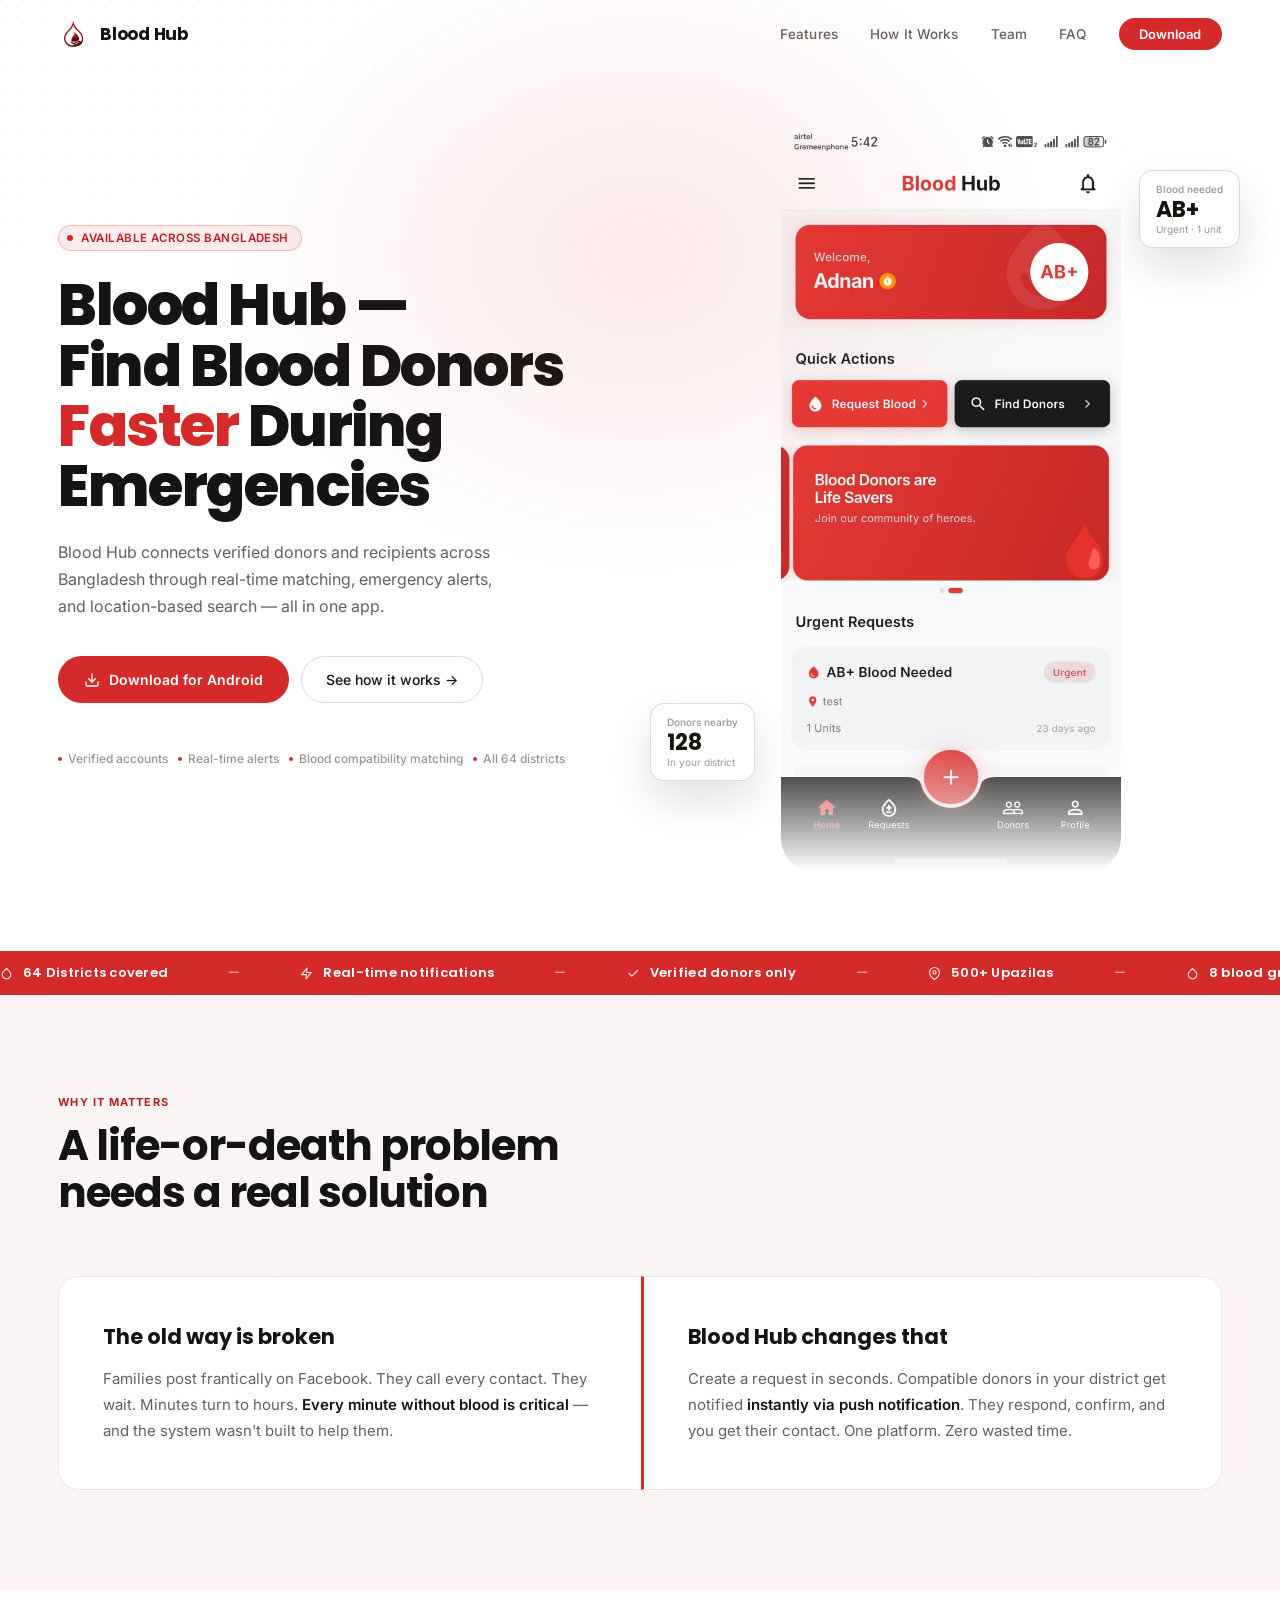
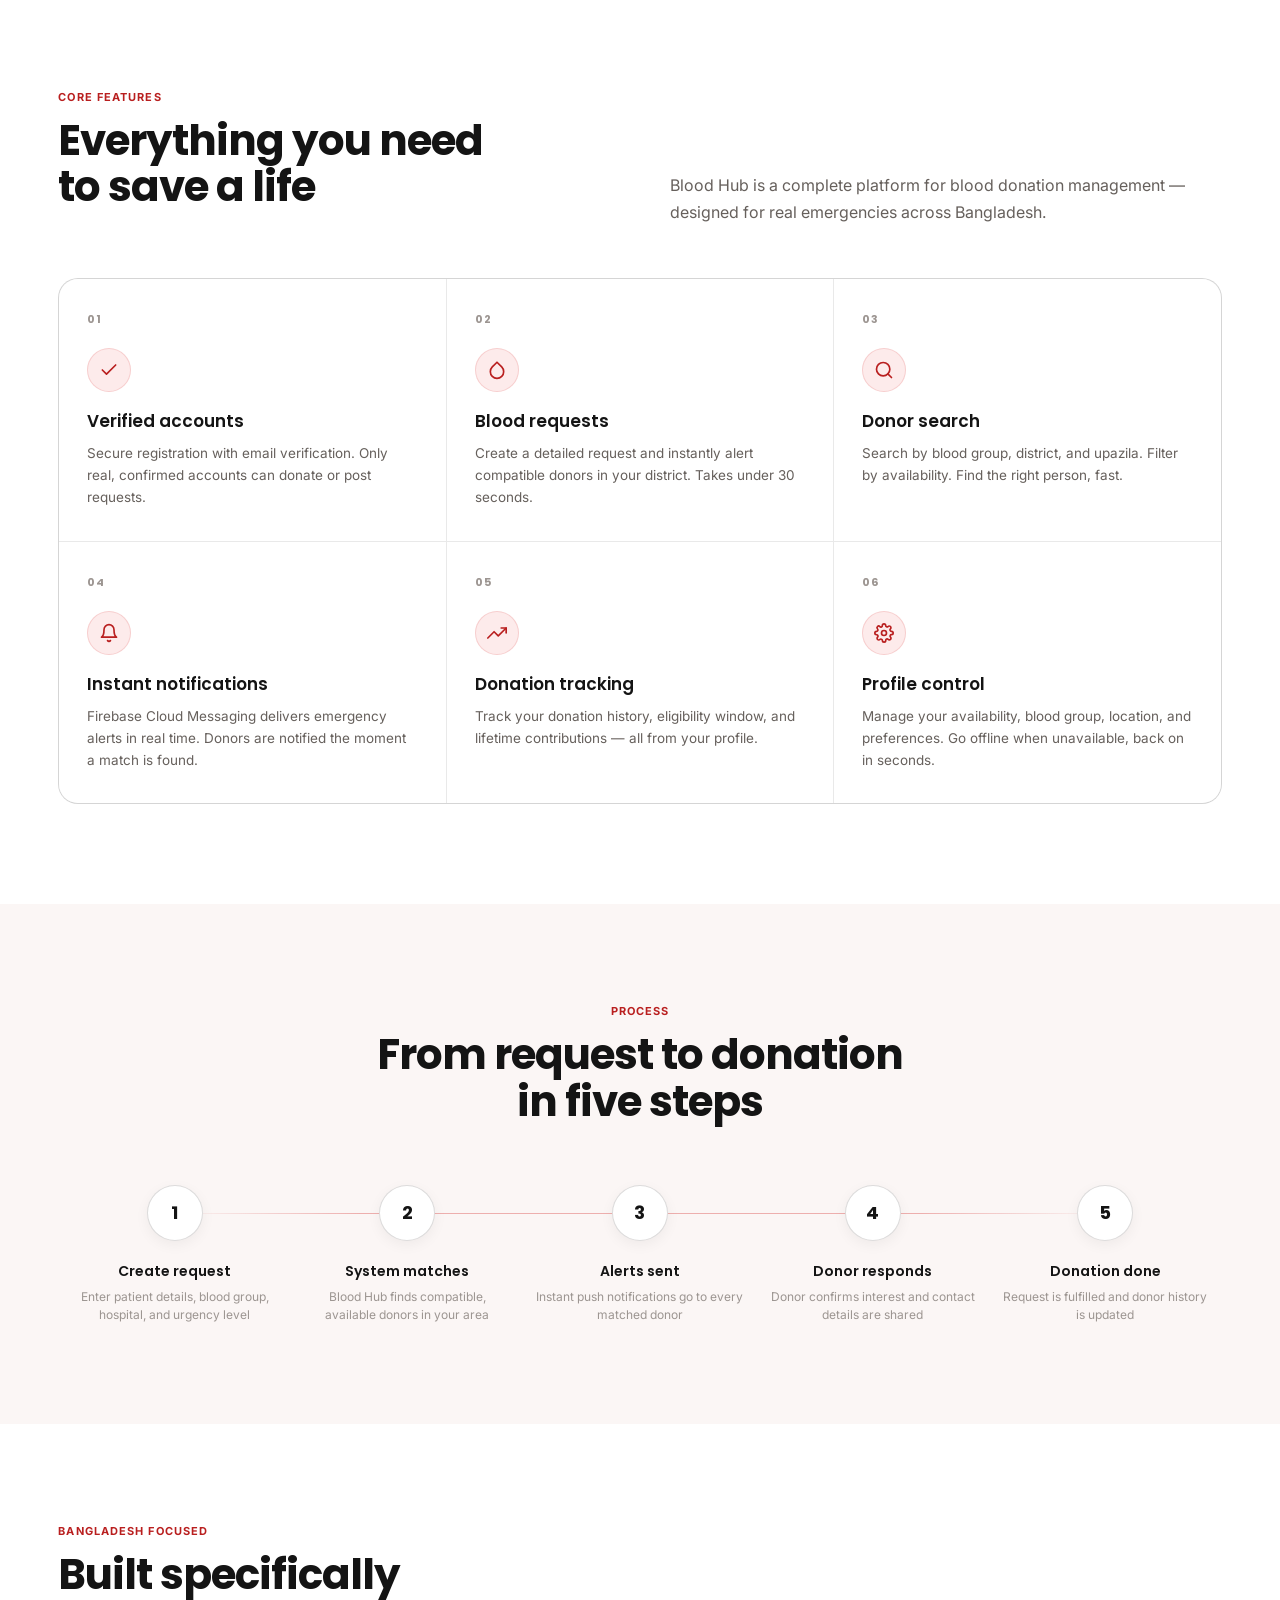
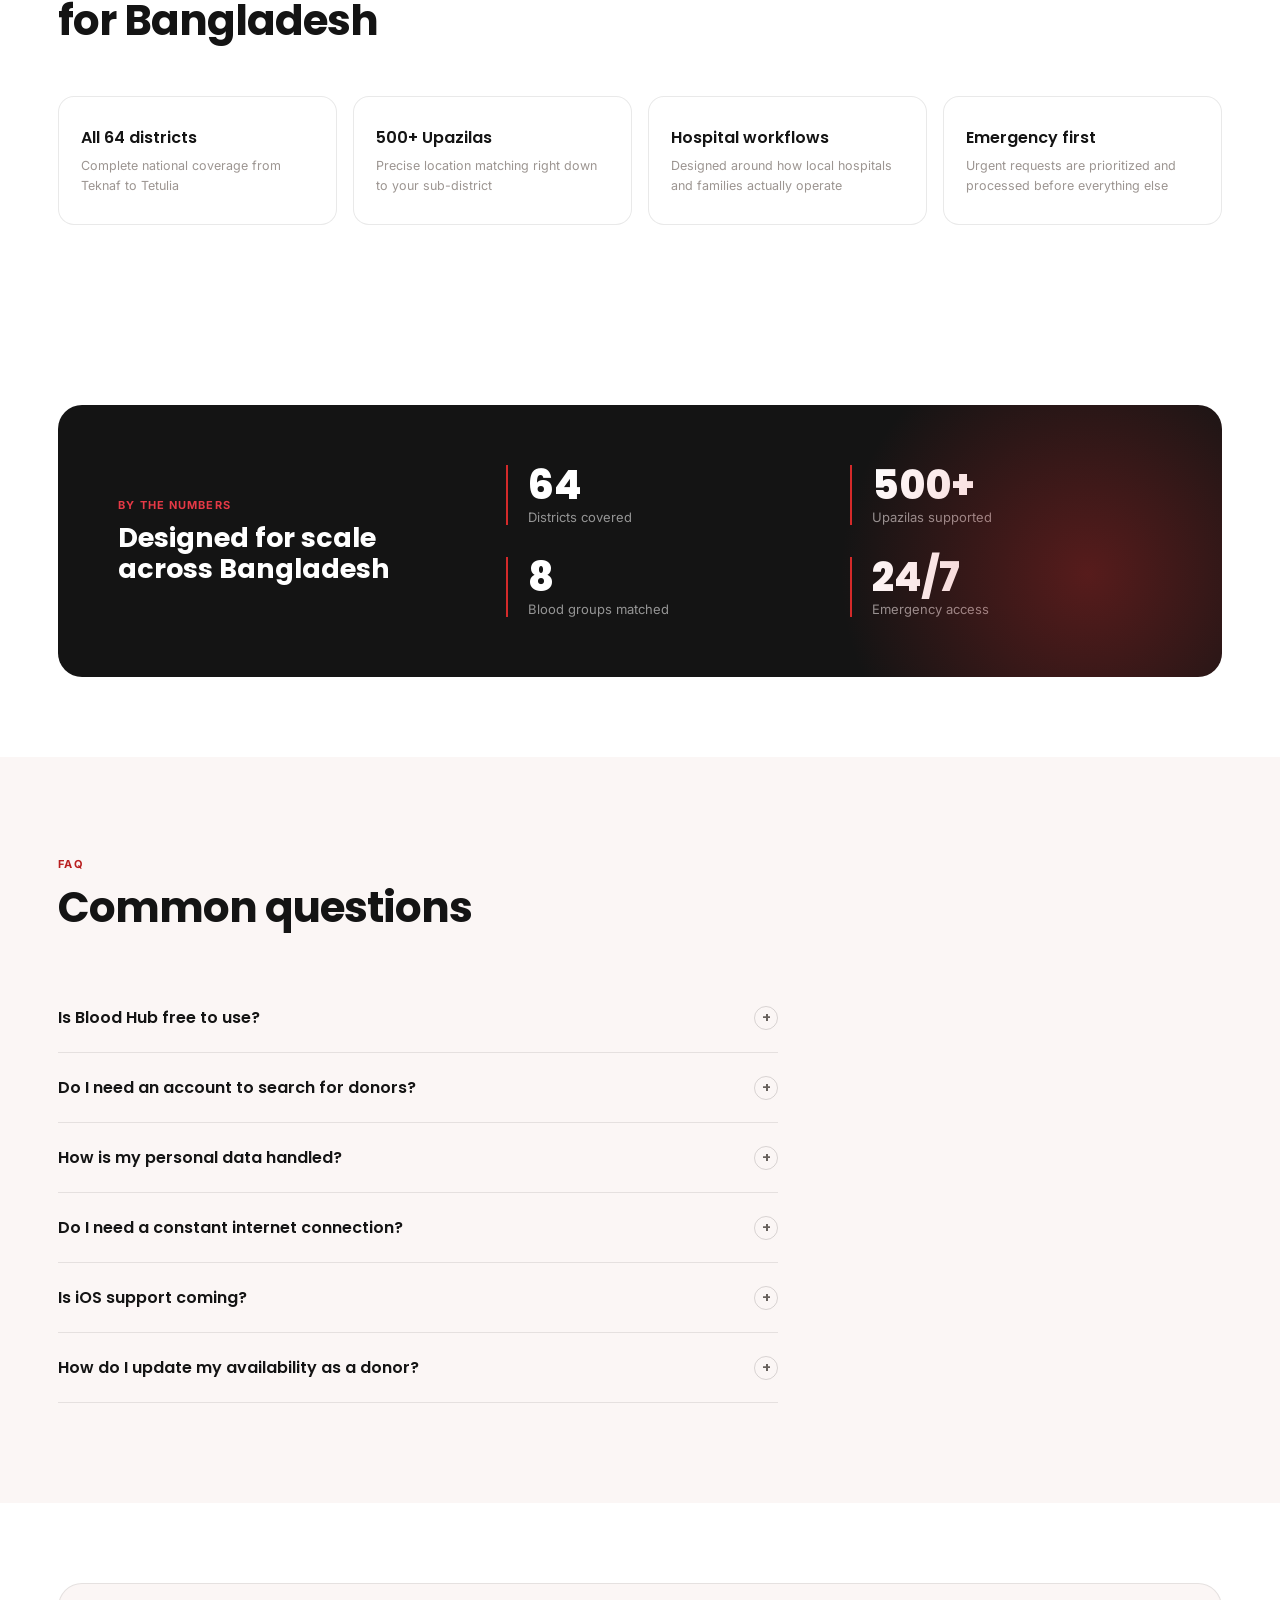
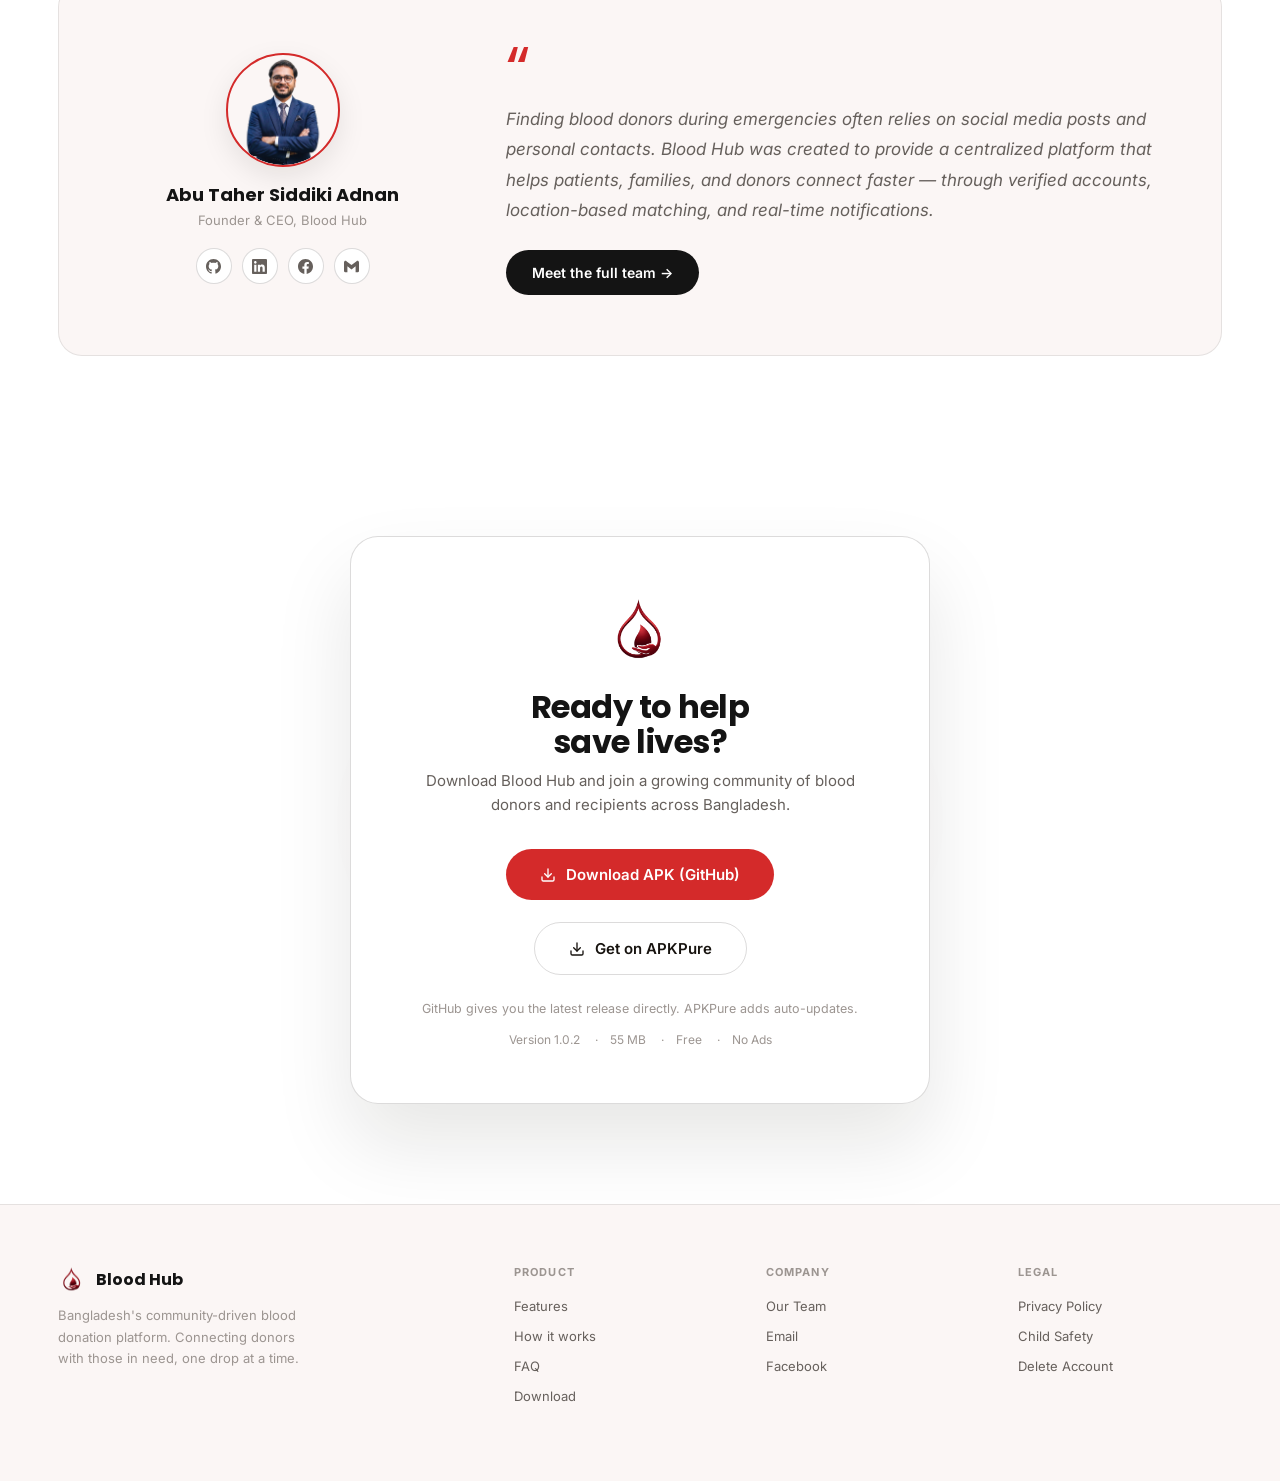
==== commit e4055777: "Some design updated" ====
--- a/index.html
+++ b/index.html
@@ -551,10 +551,9 @@
           <div class="footer-col-title">Company</div>
           <ul class="footer-links">
             <li><a href="team.html">Our Team</a></li>
-            <li><a href="mailto:abutahersiddikiadnan@gmail.com">Email</a></li>
-            <li><a href="https://github.com/Abu-Taher-Siddiki-Adnan" target="_blank" rel="noopener">GitHub</a></li>
-            <li><a href="https://www.linkedin.com/in/abu-taher-siddiki-adnan/" target="_blank"
-                rel="noopener">LinkedIn</a></li>
+            <li><a href="mailto:bloodhubofficials@gmail.com">Email</a></li>
+            <li><a href="https://www.facebook.com/profile.php?id=61591122061004" target="_blank"
+                rel="noopener">Facebook</a></li>
           </ul>
         </div>
         <div>
@@ -564,13 +563,6 @@
             <li><a href="child-safety.html">Child Safety</a></li>
             <li><a href="delete-account.html">Delete Account</a></li>
           </ul>
-        </div>
-      </div>
-      <div class="footer-bottom">
-        <div class="footer-copy">© 2026 Blood Hub. Built for Bangladesh.</div>
-        <div class="footer-legal">
-          <a href="privacy-policy.html">Privacy</a>
-          <a href="team.html">Team</a>
         </div>
       </div>
     </div>
--- a/assets/css/style.css
+++ b/assets/css/style.css
@@ -1506,7 +1506,7 @@
   width: 28px;
   height: 28px;
   border-radius: 7px;
-  background: var(--red);
+  
   overflow: hidden;
   display: flex;
   align-items: center;
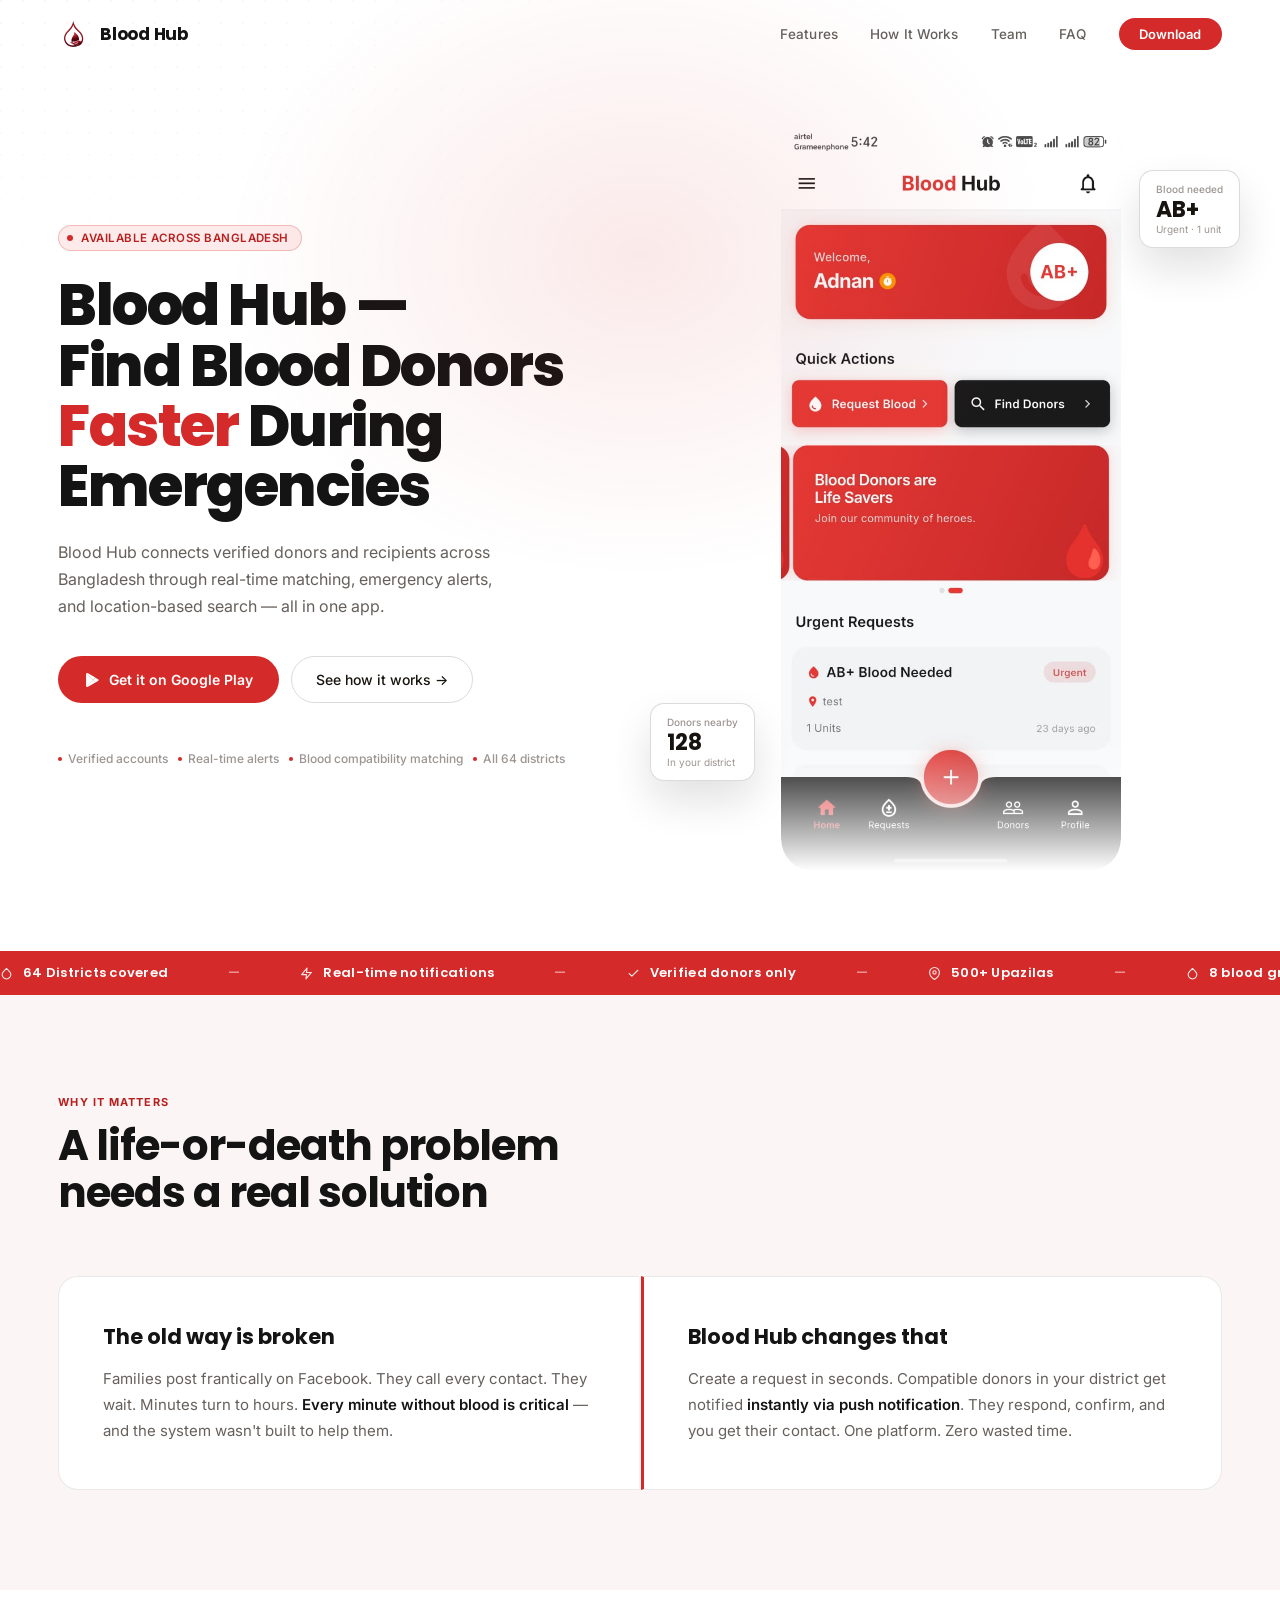
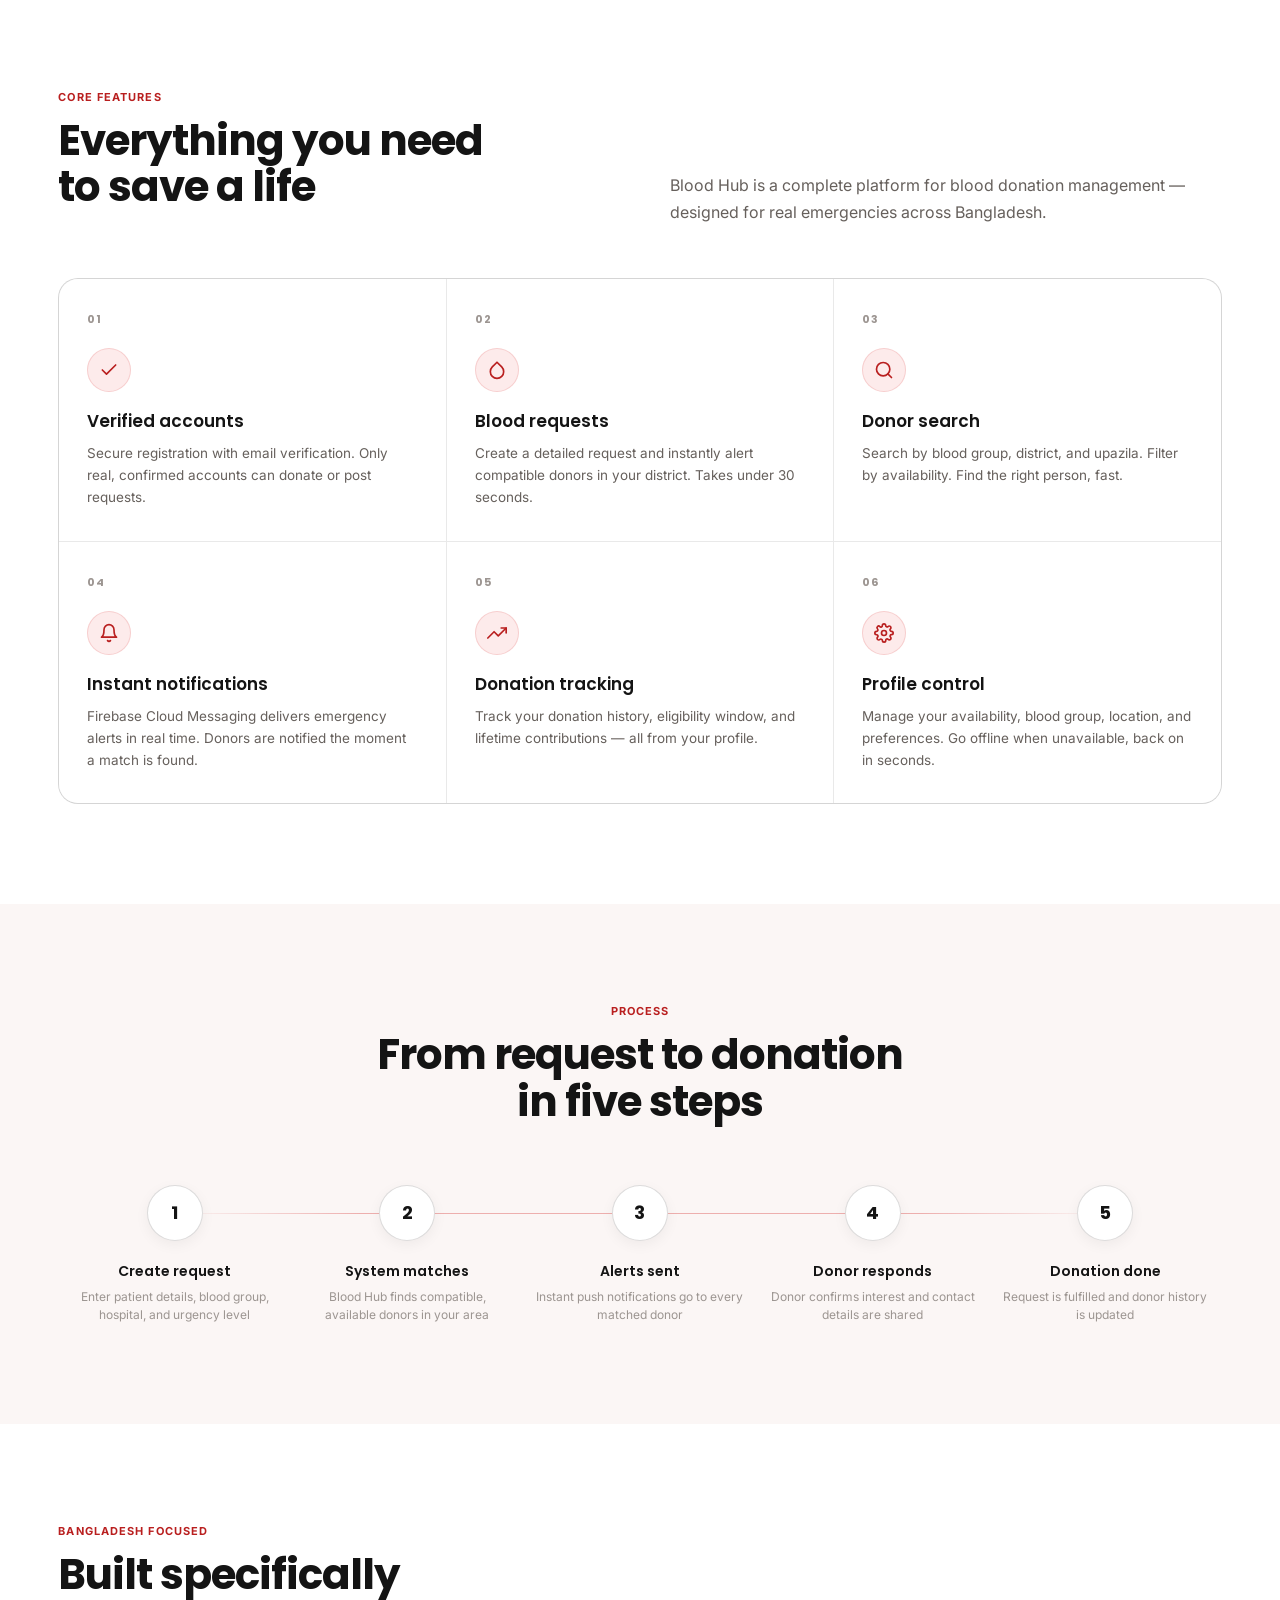
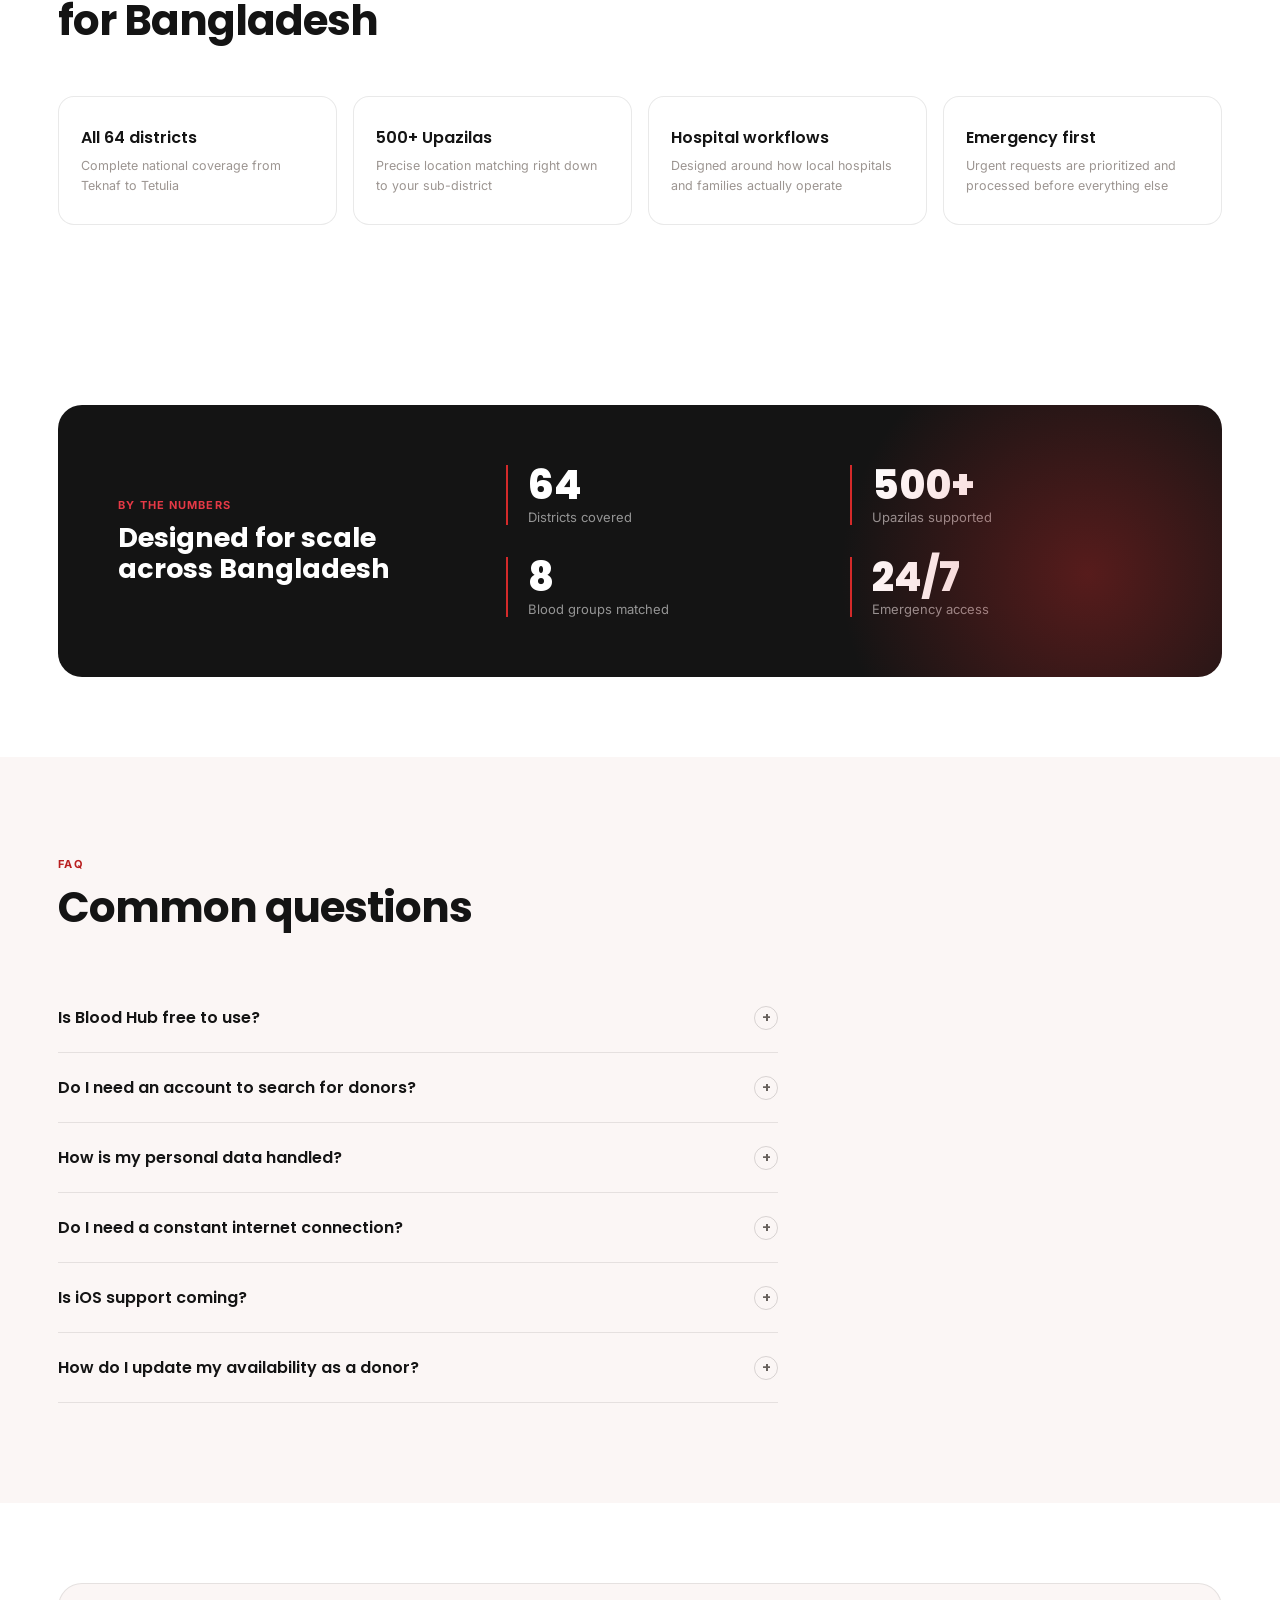
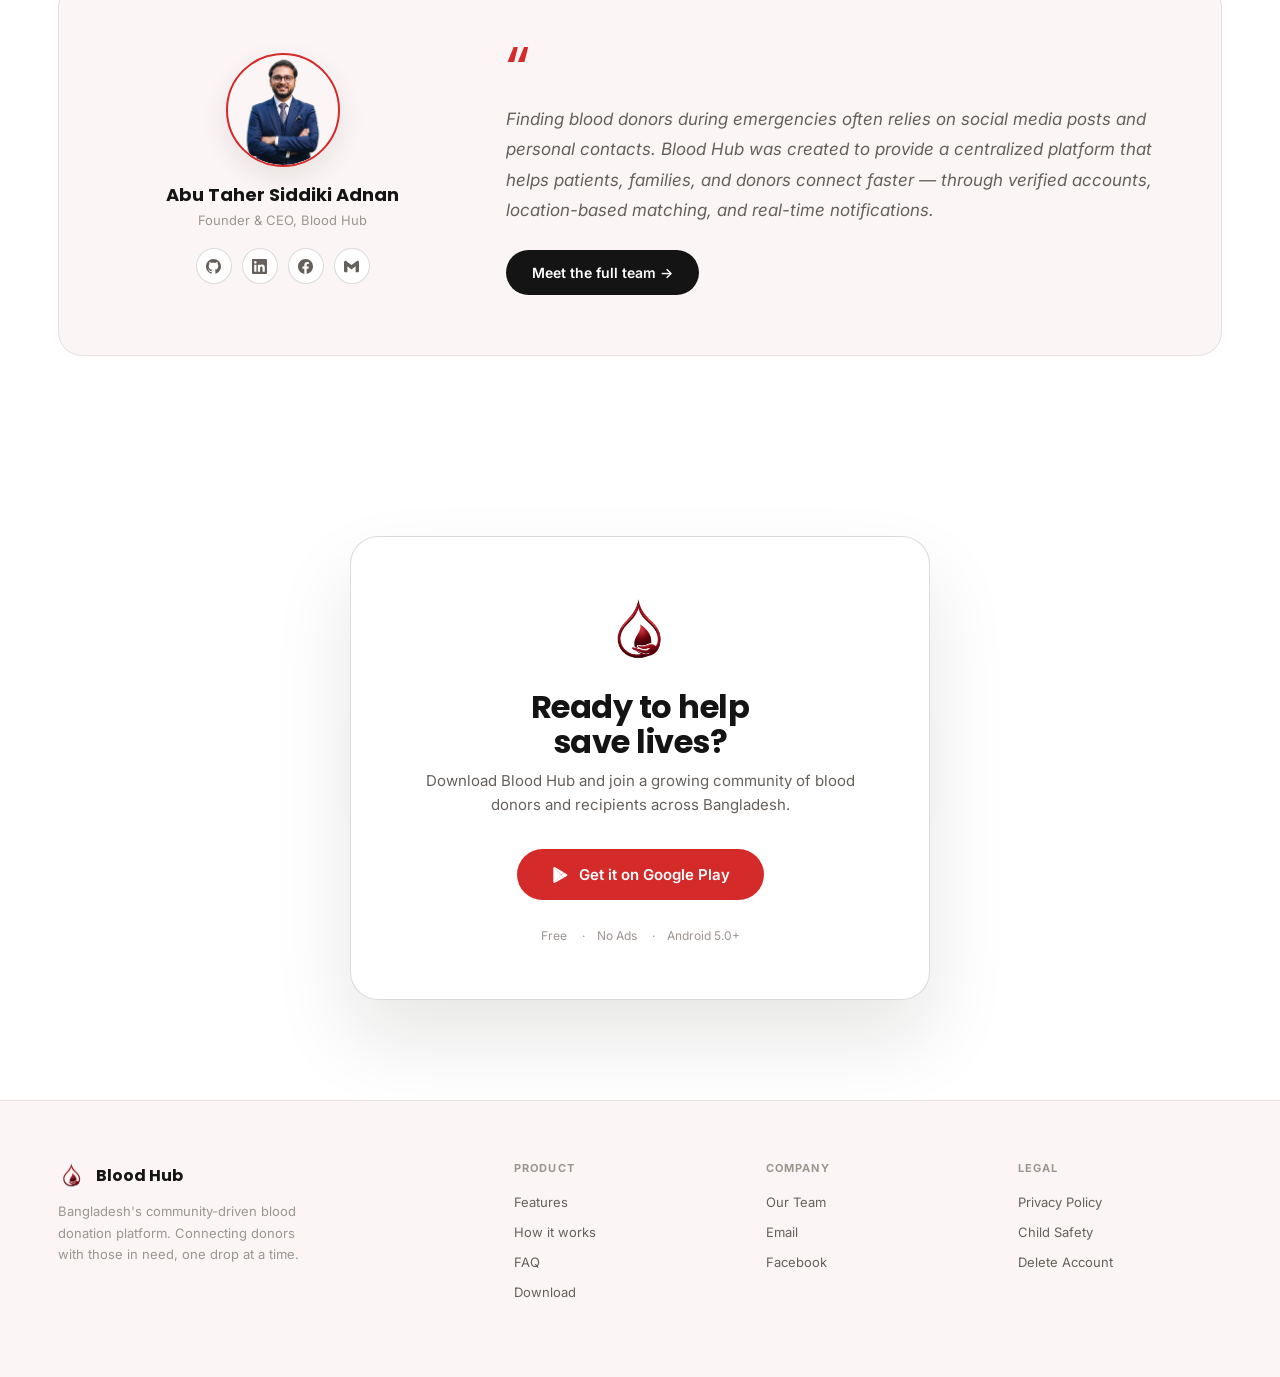
==== commit 8a8f5011: "Refactor code structure for improved readability and maintainability" ====
--- a/index.html
+++ b/index.html
@@ -27,8 +27,8 @@
       "operatingSystem":"Android",
       "description":"Blood donation app connecting verified donors and recipients across Bangladesh through real-time matching, emergency alerts, and location-based search.",
       "url":"https://blood-hub-website.vercel.app/",
-      "downloadUrl":"https://github.com/Abu-Taher-Siddiki-Adnan/Blood-Hub-App/releases/download/v1.0.2/blood-hub-v1.0.2.apk",
-      "softwareVersion":"1.0.2",
+      "downloadUrl":"https://play.google.com/store/apps/details?id=com.nexstacklabs.bloodhub",
+      "installUrl":"https://play.google.com/store/apps/details?id=com.nexstacklabs.bloodhub",
       "offers":{
         "@type":"Offer",
         "price":"0",
@@ -93,14 +93,19 @@
           <p class="hero-desc">Blood Hub connects verified donors and recipients across Bangladesh through real-time
             matching, emergency alerts, and location-based search — all in one app.</p>
           <div class="hero-actions">
-            <a href="#download" class="btn-dl">
-              <svg width="16" height="16" viewBox="0 0 24 24" fill="none" stroke="currentColor" stroke-width="2"
-                stroke-linecap="round" stroke-linejoin="round">
-                <path d="M21 15v4a2 2 0 0 1-2 2H5a2 2 0 0 1-2-2v-4" />
-                <polyline points="7 10 12 15 17 10" />
-                <line x1="12" y1="15" x2="12" y2="3" />
+            <a href="https://play.google.com/store/apps/details?id=com.nexstacklabs.bloodhub" target="_blank"
+              rel="noopener" class="btn-dl">
+              <svg width="16" height="16" viewBox="0 0 24 24" fill="currentColor">
+                <path
+                  d="M3.61 1.81c-.33.34-.52.86-.52 1.54v17.3c0 .68.19 1.2.52 1.54l.1.09L13.7 12.3v-.24L3.71 1.72l-.1.09z" />
+                <path
+                  d="M17.03 15.63l-3.33-3.33v-.24l3.33-3.33.08.04 3.95 2.24c1.13.64 1.13 1.69 0 2.33l-3.95 2.24-.08.05z" />
+                <path
+                  d="M17.11 15.58L13.7 12.17 3.61 22.26c.37.4 1 .45 1.7.06l11.8-6.74" />
+                <path
+                  d="M17.11 8.42L5.31 1.68c-.7-.4-1.33-.34-1.7.06l10.09 10.09 3.41-3.41z" />
               </svg>
-              Download for Android
+              Get it on Google Play
             </a>
             <a href="#how" class="btn-ghost">See how it works →</a>
           </div>
@@ -493,33 +498,25 @@
         <p class="dl-desc">Download Blood Hub and join a growing community of blood donors and recipients across
           Bangladesh.</p>
         <div class="dl-actions">
-          <a href="https://github.com/Abu-Taher-Siddiki-Adnan/Blood-Hub-App/releases/download/v1.0.2/blood-hub-v1.0.2.apk"
-            class="dl-btn">
-            <svg width="16" height="16" viewBox="0 0 24 24" fill="none" stroke="currentColor" stroke-width="2"
-              stroke-linecap="round" stroke-linejoin="round">
-              <path d="M21 15v4a2 2 0 0 1-2 2H5a2 2 0 0 1-2-2v-4" />
-              <polyline points="7 10 12 15 17 10" />
-              <line x1="12" y1="15" x2="12" y2="3" />
+          <a href="https://play.google.com/store/apps/details?id=com.nexstacklabs.bloodhub" target="_blank"
+            rel="noopener" class="dl-btn">
+            <svg width="18" height="18" viewBox="0 0 24 24" fill="currentColor">
+              <path
+                d="M3.61 1.81c-.33.34-.52.86-.52 1.54v17.3c0 .68.19 1.2.52 1.54l.1.09L13.7 12.3v-.24L3.71 1.72l-.1.09z" />
+              <path
+                d="M17.03 15.63l-3.33-3.33v-.24l3.33-3.33.08.04 3.95 2.24c1.13.64 1.13 1.69 0 2.33l-3.95 2.24-.08.05z" />
+              <path
+                d="M17.11 15.58L13.7 12.17 3.61 22.26c.37.4 1 .45 1.7.06l11.8-6.74" />
+              <path
+                d="M17.11 8.42L5.31 1.68c-.7-.4-1.33-.34-1.7.06l10.09 10.09 3.41-3.41z" />
             </svg>
-            Download APK (GitHub)
+            Get it on Google Play
           </a>
-          <a href="https://d.apkpure.com/b/APK/org.bloodhub.app?version=latest" class="dl-btn dl-btn-secondary" target="_blank"
-            rel="noopener">
-            <svg width="16" height="16" viewBox="0 0 24 24" fill="none" stroke="currentColor" stroke-width="2"
-              stroke-linecap="round" stroke-linejoin="round">
-              <path d="M21 15v4a2 2 0 0 1-2 2H5a2 2 0 0 1-2-2v-4" />
-              <polyline points="7 10 12 15 17 10" />
-              <line x1="12" y1="15" x2="12" y2="3" />
-            </svg>
-            Get on APKPure
-          </a>
-        </div>
-        <p class="dl-hint">GitHub gives you the latest release directly. APKPure adds auto-updates.</p>
+        </div>
         <div class="dl-meta">
-          <span>Version 1.0.2</span>
-          <span>55 MB</span>
           <span>Free</span>
           <span>No Ads</span>
+          <span>Android 5.0+</span>
         </div>
       </div>
     </div>
--- a/assets/css/style.css
+++ b/assets/css/style.css
@@ -215,6 +215,7 @@
 
 .hero {
   min-height: 100vh;
+  min-height: min(100vh, 880px);
   display: flex;
   align-items: center;
   padding: 120px 0 80px;
@@ -1160,31 +1161,11 @@
   box-shadow: 0 16px 40px var(--red-glow);
 }
 
-.dl-btn-secondary {
-  background: transparent;
-  color: var(--text);
-  border: 1.5px solid var(--border-2);
-}
-
-.dl-btn-secondary:hover {
-  background: var(--surface);
-  color: var(--red-2);
-  border-color: var(--red);
-  box-shadow: none;
-  transform: translateY(-2px);
-}
-
 .dl-actions {
   display: flex;
   justify-content: center;
   gap: 10px;
   flex-wrap: wrap;
-}
-
-.dl-hint {
-  font-size: 12.5px;
-  color: var(--text-3);
-  margin-top: 14px;
 }
 
 .dl-meta {
@@ -1265,32 +1246,54 @@
   padding: 36px 0 100px;
 }
 
+.team-group {
+  margin-bottom: 88px;
+}
+
+.team-group:last-of-type {
+  margin-bottom: 0;
+}
+
+.team-group-head {
+  text-align: center;
+  max-width: 560px;
+  margin: 0 auto 40px;
+}
+
+.team-group-head .eyebrow-label {
+  margin-bottom: 10px;
+}
+
+.team-group-title {
+  font-family: var(--font-display);
+  font-size: 26px;
+  font-weight: 700;
+  color: var(--black);
+  margin-bottom: 8px;
+}
+
+.team-group-desc {
+  font-size: 14.5px;
+  color: var(--text-3);
+  line-height: 1.6;
+}
+
 .team-row {
-  display: grid;
-  gap: 28px;
-  align-items: stretch;
-  justify-items: center;
-  margin-bottom: 50px;
-}
-
-/* CEO row — always centered */
-.team-row:first-child {
-  display: flex;
-  align-items: center;
-  justify-content: center;
-  width: 100%;
-  margin-bottom: 64px;
-}
-
-/* Member row — 3 cards side by side */
-.team-row:nth-child(2) {
-  display: grid;
-  grid-template-columns: repeat(3, minmax(0, 280px));
+  display: flex;
+  flex-wrap: wrap;
   justify-content: center;
   align-items: stretch;
-  gap: 24px;
-  width: 100%;
-  max-width: 920px;
+  gap: 28px;
+}
+
+/* Leadership row — single featured card, always centered */
+.team-row-lead {
+  gap: 0;
+}
+
+/* Coordinators / Ambassadors rows — responsive, wraps to any member count */
+.team-row-grid {
+  max-width: 960px;
   margin: 0 auto;
 }
 
@@ -1305,27 +1308,48 @@
     transform 0.3s ease,
     box-shadow 0.3s ease,
     border-color 0.3s ease;
-  width: 100%;
   display: flex;
   flex-direction: column;
-}
-
-/* CEO card */
-.team-row:first-child .team-card {
-  width: min(380px, 100%);
-  max-width: 380px;
-}
-
-/* Member cards */
-.team-row:nth-child(2) .team-card {
-  width: min(380px, 100%);
-  max-width: 380px;
+  width: 280px;
+  flex: 0 1 280px;
+}
+
+/* Leadership card — larger, featured */
+.team-row-lead .team-card {
+  width: min(400px, 100%);
+  flex-basis: 400px;
+  border: 1px solid var(--border-2);
+  box-shadow: 0 0 0 6px var(--red-soft);
+}
+
+.team-row-lead .team-photo-wrap {
+  aspect-ratio: 1 / 1;
 }
 
 .team-card:hover {
   transform: translateY(-6px);
   border-color: var(--border-2);
   box-shadow: 0 24px 50px rgba(20, 15, 14, 0.1);
+}
+
+.team-row-lead .team-card:hover {
+  box-shadow: 0 24px 50px rgba(20, 15, 14, 0.1), 0 0 0 6px var(--red-soft);
+}
+
+.team-badge {
+  position: absolute;
+  top: 16px;
+  left: 16px;
+  z-index: 2;
+  background: var(--white);
+  color: var(--red-2);
+  font-size: 10.5px;
+  font-weight: 700;
+  text-transform: uppercase;
+  letter-spacing: 0.06em;
+  padding: 5px 12px;
+  border-radius: 999px;
+  box-shadow: 0 6px 16px rgba(20, 15, 14, 0.12);
 }
 
 .team-photo-wrap {
@@ -1367,6 +1391,12 @@
   flex: 1;
 }
 
+.team-row-lead .team-card-body {
+  padding: 28px 28px 30px;
+  text-align: center;
+  align-items: center;
+}
+
 .team-name {
   font-family: var(--font-display);
   font-size: 18px;
@@ -1374,6 +1404,10 @@
   line-height: 1.25;
   color: var(--black);
   margin-bottom: 7px;
+}
+
+.team-row-lead .team-name {
+  font-size: 21px;
 }
 
 .team-role {
@@ -1382,6 +1416,13 @@
   line-height: 1.5;
   min-height: 39px;
   margin-bottom: 18px;
+}
+
+.team-row-lead .team-role {
+  font-size: 14px;
+  color: var(--red-2);
+  font-weight: 600;
+  min-height: 0;
 }
 
 .team-socials {
@@ -1778,16 +1819,19 @@
     margin-left: auto;
   }
 
-  /* CEO remains centered */
-  .team-row:first-child {
+  /* Leadership card remains centered */
+  .team-row-lead {
     min-height: auto;
   }
 
-  /* Members become 2 columns on tablet */
-  .team-row:nth-child(2) {
-    grid-template-columns: repeat(2, minmax(0, 280px));
+  /* Coordinator/Ambassador cards settle into 2 columns on tablet */
+  .team-row-grid {
     max-width: 620px;
-    gap: 24px;
+  }
+
+  .team-row-grid .team-card {
+    width: 280px;
+    flex: 0 1 280px;
   }
 
   .pillars-row {
@@ -1809,22 +1853,19 @@
     grid-template-columns: 1fr;
   }
 
-  /* CEO remains centered on mobile */
-  .team-row:first-child {
-    display: flex;
-    align-items: center;
-    justify-content: center;
-    min-height: auto;
-  }
-
-  /* Members become single column on small screens */
-  .team-row:nth-child(2) {
-    grid-template-columns: 1fr;
+  /* Leadership card remains centered on mobile */
+  .team-row-lead .team-card {
+    width: 100%;
     max-width: 320px;
-    gap: 20px;
-  }
-
-  .team-row:nth-child(2) .team-card {
+  }
+
+  /* Grid rows become single column on small screens */
+  .team-row-grid {
+    max-width: 320px;
+  }
+
+  .team-row-grid .team-card {
+    width: 100%;
     max-width: 320px;
   }
 
